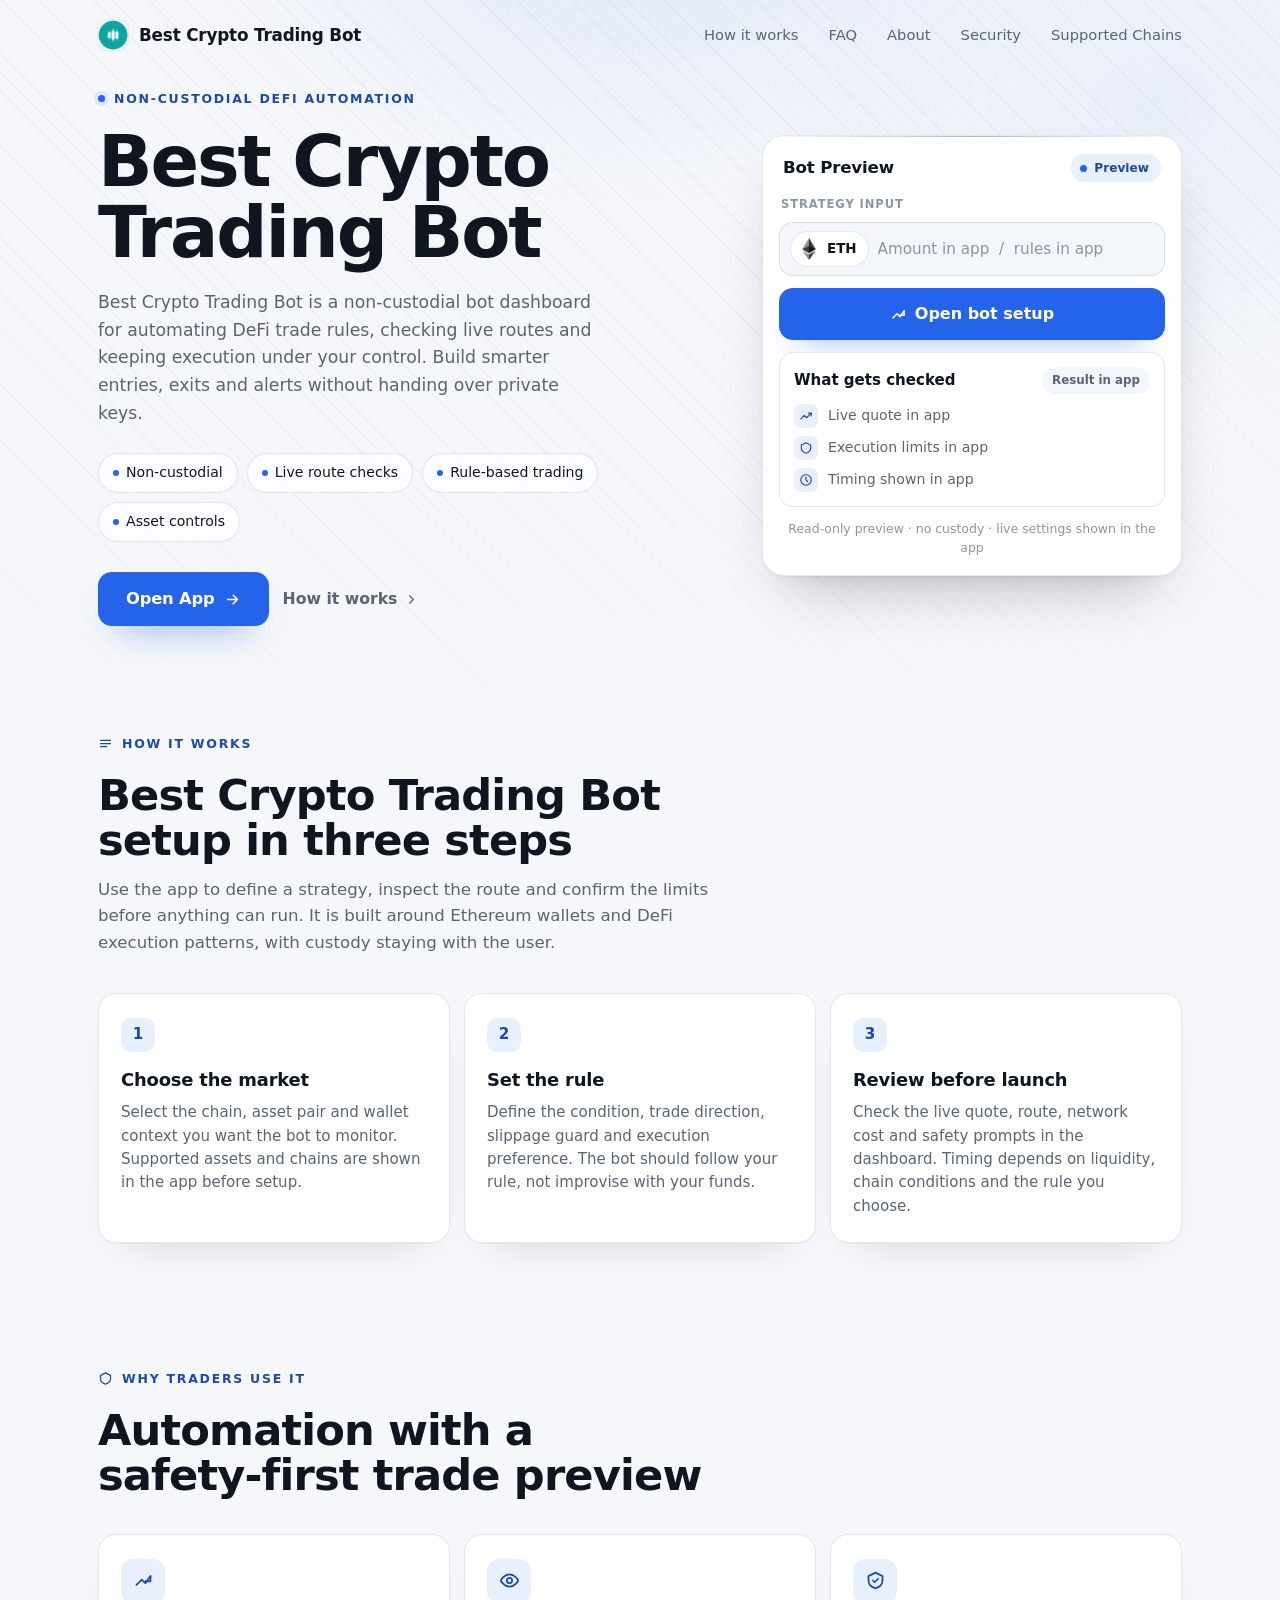
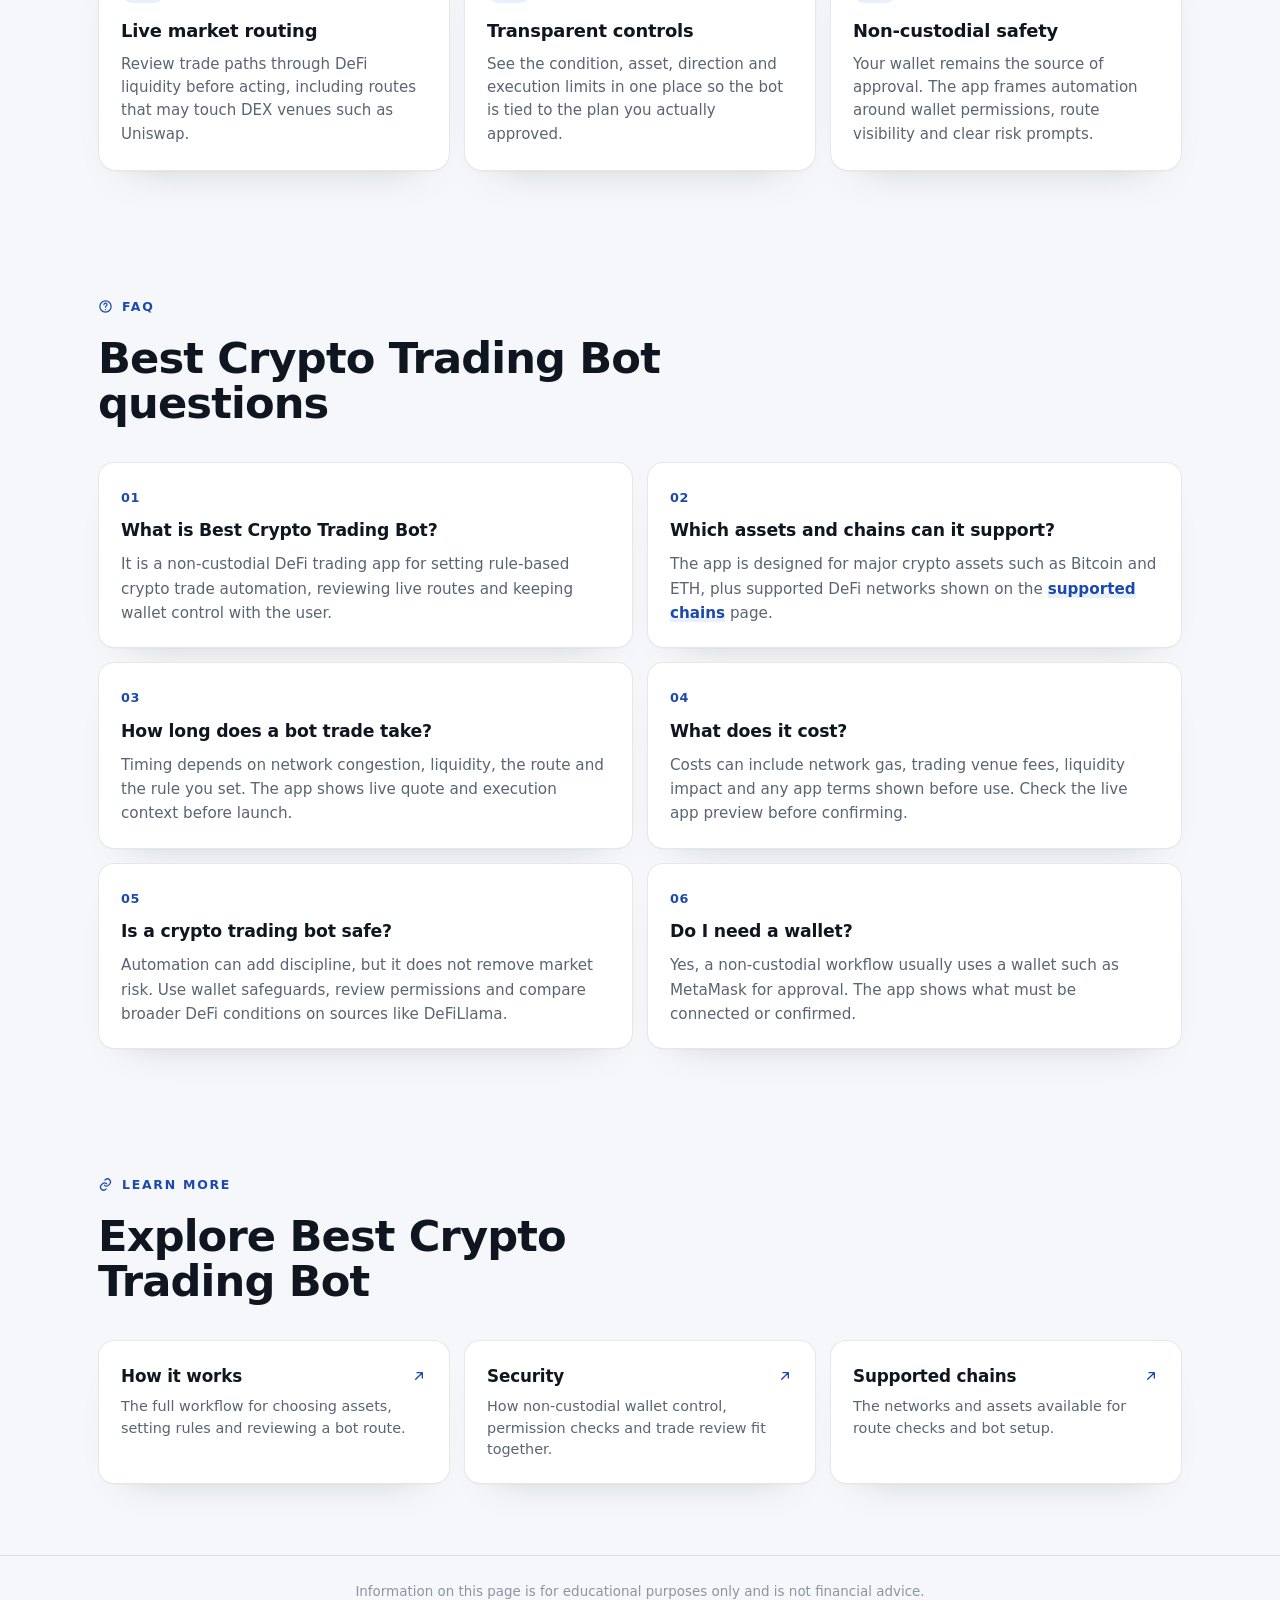
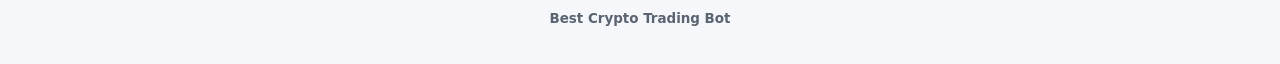
==== index.html @ 65e11b95 "Update" ====
<!doctype html>
<html lang="en">
<head>
  <meta charset="utf-8">
  <meta name="viewport" content="width=device-width, initial-scale=1">
  <title>Best Crypto Trading Bot - Non-Custodial App</title>
  <meta name="description" content="Best Crypto Trading Bot helps automate DeFi trades without custody. Compare routes, controls, supported assets, safety and costs before opening the app.">
  <meta name="theme-color" content="#F5F7FA">
  <link rel="canonical" href="https://best-crypto-trading-bot.github.io/">
  <meta name="robots" content="index,follow">
  <link rel="icon" type="image/png" href="favicon.png">
  <link rel="apple-touch-icon" href="favicon.png">
  <link rel="manifest" href="site.webmanifest">
  <link rel="prefetch" href="dashboard/">
  <meta property="og:type" content="website">
  <meta property="og:title" content="Best Crypto Trading Bot - Non-Custodial App">
  <meta property="og:description" content="Automate DeFi trading with non-custodial controls, live route checks, asset support and safety context in the app.">
  <meta property="og:image" content="og-cover.png">
  <meta property="og:url" content="https://best-crypto-trading-bot.github.io/">
  <style>
  :root{
    --bg:#F5F7FA; --panel:#FFFFFF; --field:#F3F6FA;
    --ink:#0F1620; --muted:#5A6472; --faint:#8C95A3;
    --line:rgba(16,22,32,.10); --line-2:rgba(16,22,32,.055);
    --accent:#2563EB; --accent-ink:#1B49AD; --accent-soft:rgba(37,99,235,.10);
    --pos:#15A34A;
    --radius:22px; --radius-sm:14px;
    --shadow-card:0 1px 0 rgba(16,22,32,.03), 0 32px 62px -30px rgba(16,22,32,.32), 0 10px 24px -18px rgba(16,22,32,.18);
    --shadow-soft:0 1px 0 rgba(16,22,32,.02), 0 20px 44px -32px rgba(16,22,32,.26);
    --ui:-apple-system,BlinkMacSystemFont,"Segoe UI",system-ui,sans-serif;
    --body:-apple-system,BlinkMacSystemFont,"Segoe UI",system-ui,sans-serif;
  }
  *{box-sizing:border-box}
  html,body{margin:0; overflow-x:hidden}
  body{background:var(--bg); color:var(--ink); font-family:var(--body); line-height:1.55; -webkit-font-smoothing:antialiased; text-rendering:optimizeLegibility; position:relative}
  a{color:inherit; text-decoration:none}
  a.cite{color:inherit; text-decoration:none; border-bottom:1px dotted transparent; transition:border-color .15s ease}
  a.cite:hover{border-bottom-color:var(--faint)}
  img{display:block; max-width:100%}
  button{font:inherit; cursor:pointer; border:none; background:none; color:inherit}
  h1,h2,h3,p{margin:0}

  /* ---------- texture (diagonal hatch + cool glow) ---------- */
  .bg{position:fixed; inset:0; z-index:0; pointer-events:none; overflow:hidden}
  .bg .glow{position:absolute; inset:0; background:
      radial-gradient(720px 480px at 50% -10%, rgba(37,99,235,.10), transparent 62%),
      radial-gradient(640px 520px at 90% 12%, rgba(37,99,235,.06), transparent 60%);}
  .bg .hatch{position:absolute; inset:0;
    background-image:repeating-linear-gradient(45deg, rgba(16,22,32,.035) 0 1px, transparent 1px 13px);
    -webkit-mask-image:radial-gradient(130% 95% at 50% 8%, #000 46%, transparent 90%);
            mask-image:radial-gradient(130% 95% at 50% 8%, #000 46%, transparent 90%);}

  /* ---------- top bar ---------- */
  .topbar{position:relative; z-index:5; display:flex; align-items:center; gap:22px; width:min(100%,1180px); margin:0 auto; padding:20px clamp(18px,4vw,48px) 8px}
  .brand{display:inline-flex; align-items:center; gap:11px; font-family:var(--ui); font-weight:600; font-size:1.05rem; letter-spacing:-.01em}
  .brand img{width:30px; height:30px; border-radius:9px; box-shadow:0 0 0 1px rgba(16,22,32,.06)}
  .spacer{flex:1}
  .nav{display:flex; align-items:center; gap:clamp(16px,2.6vw,30px)}
  .nav a{font-family:var(--ui); font-weight:500; font-size:.92rem; color:var(--muted); transition:color .16s ease}
  .nav a:hover{color:var(--accent-ink)}

  /* ---------- section frame (mobile-safe) ---------- */
  .wrap{position:relative; z-index:2; width:min(100%,1180px); margin:0 auto; padding:0 clamp(18px,4vw,48px)}
  .sec{padding-top:clamp(50px,7vh,90px); padding-bottom:clamp(50px,7vh,90px)}
  .sec-head{max-width:60ch; margin:0 0 clamp(26px,4vh,40px)}
  .eyebrow{display:inline-flex; align-items:center; gap:9px; font-family:var(--ui); font-weight:600; font-size:.78rem; letter-spacing:.14em; text-transform:uppercase; color:var(--accent-ink)}
  .eyebrow .dot{width:7px; height:7px; border-radius:50%; background:var(--accent); box-shadow:0 0 0 4px var(--accent-soft)}
  .eyebrow svg{width:15px; height:15px}
  .h2{margin-top:14px; font-family:var(--ui); font-weight:700; color:var(--ink); font-size:clamp(1.9rem,3.4vw,2.7rem); line-height:1.04; letter-spacing:-.02em}
  .sec-head p{margin-top:14px; color:var(--muted); font-size:clamp(1rem,1.3vw,1.12rem); line-height:1.6}

  /* ---------- hero ---------- */
  .hero{display:grid; grid-template-columns:minmax(0,1.05fr) minmax(360px,.82fr); align-items:center; gap:clamp(34px,6vw,80px); padding-top:clamp(18px,3vh,40px); padding-bottom:clamp(30px,5vh,56px)}
  .copy{min-width:0}
  .hero h1{margin:16px 0 0; font-family:var(--ui); font-weight:700; color:var(--ink); font-size:clamp(2.7rem,5.6vw,4.5rem); line-height:1; letter-spacing:-.03em}
  .deck{max-width:46ch; margin:20px 0 0; color:var(--muted); font-size:clamp(1.04rem,1.35vw,1.18rem); line-height:1.6}
  .deck strong{color:var(--ink); font-weight:600; box-shadow:inset 0 -.36em 0 var(--accent-soft)}
  .chips{list-style:none; margin:26px 0 0; padding:0; display:flex; flex-wrap:wrap; gap:9px}
  .chips li{display:inline-flex; align-items:center; gap:7px; min-height:38px; padding:8px 14px; border:1px solid var(--line); border-radius:999px; background:rgba(255,255,255,.7); font-family:var(--ui); font-weight:500; font-size:.88rem; color:var(--ink)}
  .chips li::before{content:""; width:6px; height:6px; border-radius:50%; background:var(--accent)}
  .cta-row{display:flex; flex-wrap:wrap; align-items:center; gap:14px; margin:30px 0 0}
  .primary{display:inline-flex; align-items:center; justify-content:center; gap:9px; min-height:54px; padding:0 28px; border-radius:14px; background:var(--accent); color:#fff; font-family:var(--ui); font-weight:600; font-size:1.02rem; letter-spacing:-.01em; box-shadow:0 18px 34px -20px rgba(37,99,235,.8); transition:transform .18s ease, box-shadow .18s ease, filter .18s ease}
  .primary:hover{transform:translateY(-1px); filter:brightness(1.04); box-shadow:0 24px 42px -20px rgba(37,99,235,.9)}
  .primary svg{width:17px; height:17px}
  .ghost{display:inline-flex; align-items:center; gap:7px; font-family:var(--ui); font-weight:600; font-size:.98rem; color:var(--muted); transition:color .16s ease}
  .ghost:hover{color:var(--accent-ink)}
  .ghost svg{width:15px; height:15px}

  /* ---------- checker card ---------- */
  .card{width:min(100%,420px); margin:0 0 0 auto; padding:16px; background:var(--panel); border:1px solid var(--line); border-radius:var(--radius); box-shadow:var(--shadow-card); position:relative}
  .card::before{content:""; position:absolute; inset:0 0 auto; height:1px; border-radius:var(--radius) var(--radius) 0 0; background:linear-gradient(90deg, transparent, rgba(37,99,235,.45), transparent)}
  .card-head{display:flex; align-items:center; justify-content:space-between; padding:2px 4px 14px}
  .card-head .ct{font-family:var(--ui); font-weight:600; font-size:1.04rem; letter-spacing:-.01em}
  .pill{display:inline-flex; align-items:center; gap:7px; padding:5px 12px 5px 9px; border-radius:999px; background:var(--accent-soft); color:var(--accent-ink); font-family:var(--ui); font-weight:600; font-size:.76rem}
  .pill .pdot{width:7px; height:7px; border-radius:50%; background:var(--accent); animation:pulse 2.4s ease-out infinite}
  .flabel{display:block; margin:0 0 8px 2px; color:var(--faint); font-size:.72rem; font-weight:600; letter-spacing:.08em; text-transform:uppercase}
  .infield{display:flex; align-items:center; gap:9px; min-height:54px; padding:8px 10px; border:1px solid var(--line); border-radius:var(--radius-sm); background:var(--field)}
  .chainchip{display:inline-flex; align-items:center; gap:7px; height:36px; padding:0 11px 0 7px; border:1px solid var(--line); border-radius:999px; background:var(--panel); font-family:var(--ui); font-weight:600; font-size:.84rem; flex:none}
  .chainchip img{width:22px; height:22px; border-radius:50%}
  .infield .addr{min-width:0; flex:1; color:var(--faint); font-size:.95rem; white-space:nowrap; overflow:hidden; text-overflow:ellipsis; font-variant-numeric:tabular-nums}
  .run{display:flex; align-items:center; justify-content:center; gap:8px; width:100%; margin-top:12px; min-height:52px; border-radius:14px; background:var(--accent); color:#fff; font-family:var(--ui); font-weight:600; font-size:1rem; box-shadow:0 16px 30px -20px rgba(37,99,235,.8); transition:transform .18s ease, filter .18s ease}
  .run:hover{transform:translateY(-1px); filter:brightness(1.04)}
  .run svg{width:17px; height:17px}
  .result{margin-top:12px; padding:14px; border:1px solid var(--line); border-radius:var(--radius-sm); background:var(--panel)}
  .result .rtop{display:flex; align-items:center; justify-content:space-between; gap:10px; margin-bottom:10px}
  .result .rt{font-family:var(--ui); font-weight:600; font-size:.94rem}
  .result .rpill{display:inline-flex; align-items:center; gap:6px; padding:4px 10px; border-radius:999px; background:var(--field); color:var(--muted); font-size:.74rem; font-weight:600}
  .checks{display:grid; gap:8px}
  .chk{display:flex; align-items:center; gap:10px; color:var(--muted); font-size:.88rem}
  .chk .ci{width:24px; height:24px; border-radius:7px; display:grid; place-items:center; background:var(--accent-soft); color:var(--accent-ink); flex:none}
  .chk .ci svg{width:14px; height:14px}
  .note{margin:12px 2px 2px; text-align:center; color:var(--faint); font-size:.78rem}

  /* ---------- how it works ---------- */
  .steps{display:grid; grid-template-columns:repeat(3,1fr); gap:14px}
  .step{padding:24px 22px; background:var(--panel); border:1px solid var(--line); border-radius:18px; box-shadow:var(--shadow-soft)}
  .step .num{display:inline-grid; place-items:center; width:34px; height:34px; border-radius:10px; background:var(--accent-soft); color:var(--accent-ink); font-family:var(--ui); font-weight:700; font-size:.95rem; margin-bottom:14px}
  .step h3{margin:0 0 8px; font-family:var(--ui); font-weight:600; font-size:1.12rem; color:var(--ink); letter-spacing:-.01em}
  .step p{color:var(--muted); font-size:.94rem; line-height:1.55}

  /* ---------- what it checks ---------- */
  .grid3{display:grid; grid-template-columns:repeat(3,1fr); gap:14px}
  .ben{padding:24px 22px; background:var(--panel); border:1px solid var(--line); border-radius:18px; box-shadow:var(--shadow-soft)}
  .ben .ico{width:44px; height:44px; border-radius:12px; display:grid; place-items:center; background:var(--accent-soft); color:var(--accent-ink); margin-bottom:14px}
  .ben .ico svg{width:21px; height:21px}
  .ben h3{font-family:var(--ui); font-weight:600; font-size:1.12rem; color:var(--ink); letter-spacing:-.01em}
  .ben p{margin-top:8px; color:var(--muted); font-size:.94rem; line-height:1.55}

  /* ---------- FAQ (2-col grid) ---------- */
  .faq{display:grid; grid-template-columns:repeat(2,1fr); gap:14px}
  .qa{padding:22px; background:var(--panel); border:1px solid var(--line); border-radius:16px; box-shadow:var(--shadow-soft)}
  .qa .qn{font-family:var(--ui); font-weight:700; font-size:.8rem; color:var(--accent-ink); letter-spacing:.04em}
  .qa h3{margin:8px 0 8px; font-family:var(--ui); font-weight:600; font-size:1.08rem; color:var(--ink); letter-spacing:-.01em}
  .qa p{color:var(--muted); font-size:.95rem; line-height:1.6}
  .qa a:not(.cite){color:var(--accent-ink); font-weight:600; box-shadow:inset 0 -.34em 0 var(--accent-soft)}

  /* ---------- related ---------- */
  .related{display:grid; grid-template-columns:repeat(3,1fr); gap:14px}
  .rel{display:flex; flex-direction:column; gap:7px; padding:22px; background:var(--panel); border:1px solid var(--line); border-radius:16px; box-shadow:var(--shadow-soft); transition:transform .16s ease, border-color .16s ease}
  .rel:hover{transform:translateY(-2px); border-color:rgba(37,99,235,.35)}
  .rel .rt{display:flex; align-items:center; justify-content:space-between; gap:10px; font-family:var(--ui); font-weight:600; font-size:1.05rem; color:var(--ink); letter-spacing:-.01em}
  .rel .rt svg{width:16px; height:16px; color:var(--accent-ink); flex:none}
  .rel p{color:var(--muted); font-size:.9rem; line-height:1.5}

  /* ---------- footer ---------- */
  .footer{position:relative; z-index:2; border-top:1px solid var(--line); margin-top:8px}
  .footer .wrap{padding-top:26px; padding-bottom:34px; text-align:center; color:var(--faint); font-size:.84rem}
  .footer b{color:var(--muted); font-weight:600}

  @keyframes pulse{0%{box-shadow:0 0 0 0 var(--accent-soft)} 70%{box-shadow:0 0 0 8px rgba(37,99,235,0)} 100%{box-shadow:0 0 0 0 rgba(37,99,235,0)}}

  @media (max-width:920px){
    .nav{display:none}
    .hero{grid-template-columns:1fr; gap:30px}
    .card{margin:0 auto}
    .hero h1{font-size:clamp(2.5rem,11vw,3.6rem)}
    .deck{max-width:none}
    .steps,.grid3,.faq,.related{grid-template-columns:1fr}
  }
  @media (max-width:430px){
    .chips{gap:7px}
    .primary,.ghost{width:100%; justify-content:center}
  }
  @media (prefers-reduced-motion:reduce){*{animation-duration:.01ms!important; transition-duration:.01ms!important}}
  </style>
</head>
<body>
  <div class="bg" aria-hidden="true"><div class="glow"></div><div class="hatch"></div></div>

  <header class="topbar">
    <a class="brand" href="./">
      <img src="favicon.png" width="30" height="30" alt="">
      <span>Best Crypto Trading Bot</span>
    </a>
    <span class="spacer"></span>
    <nav class="nav" aria-label="Main Navigation">
      <a href="how-it-works/">How it works</a>
      <a href="faq/">FAQ</a>
      <a href="about/">About</a>
      <a href="security/">Security</a>
      <a href="supported-chains/">Supported Chains</a>
    </nav>
  </header>

  <main>
    <!-- HERO -->
    <section class="wrap hero">
      <div class="copy">
        <span class="eyebrow"><span class="dot"></span>Non-Custodial DeFi Automation</span>
        <h1>Best Crypto Trading Bot</h1>
        <p class="deck">Best Crypto Trading Bot is a <a class="cite" href="https://best-crypto-trading-bot.github.io/" rel="nofollow noopener noreferrer">non-custodial bot dashboard</a> for automating DeFi trade rules, checking live routes and keeping execution under your control. Build smarter entries, exits and alerts without handing over private keys.</p>
        <ul class="chips">
          <li>Non-custodial</li>
          <li>Live route checks</li>
          <li>Rule-based trading</li>
          <li>Asset controls</li>
        </ul>
        <div class="cta-row">
          <a class="primary" href="dashboard/">
            Open App
            <svg viewBox="0 0 24 24" fill="none" stroke="currentColor" stroke-width="2.2" stroke-linecap="round" stroke-linejoin="round"><path d="M5 12h14M13 6l6 6-6 6"/></svg>
          </a>
          <a class="ghost" href="how-it-works/">
            How it works
            <svg viewBox="0 0 24 24" fill="none" stroke="currentColor" stroke-width="2" stroke-linecap="round" stroke-linejoin="round"><path d="M9 6l6 6-6 6"/></svg>
          </a>
        </div>
      </div>

      <section class="card" aria-label="Trading bot preview">
        <div class="card-head">
          <span class="ct">Bot Preview</span>
          <span class="pill"><span class="pdot"></span>Preview</span>
        </div>
        <span class="flabel">Strategy input</span>
        <div class="infield">
          <span class="chainchip"><img src="eth.png" alt="Ethereum">ETH</span>
          <span class="addr">Amount in app &nbsp;/&nbsp; rules in app</span>
        </div>
        <a class="run" href="dashboard/">
          <svg viewBox="0 0 24 24" fill="none" stroke="currentColor" stroke-width="2" stroke-linecap="round" stroke-linejoin="round"><path d="M4 17l6-6 4 4 6-8"/><path d="M20 7v6h-6"/></svg>
          Open bot setup
        </a>
        <div class="result">
          <div class="rtop">
            <span class="rt">What gets checked</span>
            <span class="rpill">Result in app</span>
          </div>
          <div class="checks">
            <div class="chk"><span class="ci"><svg viewBox="0 0 24 24" fill="none" stroke="currentColor" stroke-width="2" stroke-linecap="round" stroke-linejoin="round"><path d="M3 17l6-6 4 4 8-8"/><path d="M21 7v5M21 7h-5"/></svg></span>Live quote in app</div>
            <div class="chk"><span class="ci"><svg viewBox="0 0 24 24" fill="none" stroke="currentColor" stroke-width="2" stroke-linecap="round" stroke-linejoin="round"><path d="M12 3l8 4v5c0 4.4-3 7.4-8 9-5-1.6-8-4.6-8-9V7l8-4z"/></svg></span>Execution limits in app</div>
            <div class="chk"><span class="ci"><svg viewBox="0 0 24 24" fill="none" stroke="currentColor" stroke-width="2" stroke-linecap="round" stroke-linejoin="round"><circle cx="12" cy="12" r="9"/><path d="M12 7v5l3 3"/></svg></span>Timing shown in app</div>
          </div>
        </div>
        <p class="note">Read-only preview &middot; no custody &middot; live settings shown in the app</p>
      </section>
    </section>

    <!-- HOW IT WORKS -->
    <section class="wrap sec" id="how">
      <div class="sec-head">
        <span class="eyebrow"><svg viewBox="0 0 24 24" fill="none" stroke="currentColor" stroke-width="2" stroke-linecap="round" stroke-linejoin="round"><path d="M4 7h16M4 12h16M4 17h10"/></svg>How it works</span>
        <h2 class="h2">Best Crypto Trading Bot setup in three steps</h2>
        <p>Use the app to define a strategy, inspect the route and confirm the limits before anything can run. It is built around <a class="cite" href="https://ethereum.org/en/wallets/" rel="nofollow noopener noreferrer">Ethereum wallets</a> and DeFi execution patterns, with custody staying with the user.</p>
      </div>
      <div class="steps">
        <div class="step">
          <span class="num">1</span>
          <h3>Choose the market</h3>
          <p>Select the chain, asset pair and wallet context you want the bot to monitor. Supported assets and chains are shown in the app before setup.</p>
        </div>
        <div class="step">
          <span class="num">2</span>
          <h3>Set the rule</h3>
          <p>Define the condition, trade direction, slippage guard and execution preference. The bot should follow your rule, not improvise with your funds.</p>
        </div>
        <div class="step">
          <span class="num">3</span>
          <h3>Review before launch</h3>
          <p>Check the live quote, route, network cost and safety prompts in the dashboard. Timing depends on liquidity, chain conditions and the rule you choose.</p>
        </div>
      </div>
    </section>

    <!-- WHAT IT CHECKS -->
    <section class="wrap sec" id="checks">
      <div class="sec-head">
        <span class="eyebrow"><svg viewBox="0 0 24 24" fill="none" stroke="currentColor" stroke-width="2" stroke-linecap="round" stroke-linejoin="round"><path d="M12 3l8 4v5c0 4.4-3 7.4-8 9-5-1.6-8-4.6-8-9V7l8-4z"/></svg>Why traders use it</span>
        <h2 class="h2">Automation with a safety-first trade preview</h2>
      </div>
      <div class="grid3">
        <div class="ben">
          <span class="ico"><svg viewBox="0 0 24 24" fill="none" stroke="currentColor" stroke-width="2" stroke-linecap="round" stroke-linejoin="round"><path d="M4 17l6-6 4 4 6-8"/><path d="M20 7v6h-6"/></svg></span>
          <h3>Live market routing</h3>
          <p>Review trade paths through DeFi liquidity before acting, including routes that may touch DEX venues such as <a class="cite" href="https://app.uniswap.org/" rel="nofollow noopener noreferrer">Uniswap</a>.</p>
        </div>
        <div class="ben">
          <span class="ico"><svg viewBox="0 0 24 24" fill="none" stroke="currentColor" stroke-width="2" stroke-linecap="round" stroke-linejoin="round"><path d="M2 12s3.5-7 10-7 10 7 10 7-3.5 7-10 7-10-7-10-7z"/><circle cx="12" cy="12" r="3"/></svg></span>
          <h3>Transparent controls</h3>
          <p>See the condition, asset, direction and execution limits in one place so the bot is tied to the plan you actually approved.</p>
        </div>
        <div class="ben">
          <span class="ico"><svg viewBox="0 0 24 24" fill="none" stroke="currentColor" stroke-width="2" stroke-linecap="round" stroke-linejoin="round"><path d="M12 3l8 4v5c0 4.4-3 7.4-8 9-5-1.6-8-4.6-8-9V7l8-4z"/><path d="M9 12l2 2 4-4"/></svg></span>
          <h3>Non-custodial safety</h3>
          <p>Your wallet remains the source of approval. The app frames automation around wallet permissions, route visibility and clear risk prompts.</p>
        </div>
      </div>
    </section>

    <!-- FAQ -->
    <section class="wrap sec" id="faq">
      <div class="sec-head">
        <span class="eyebrow"><svg viewBox="0 0 24 24" fill="none" stroke="currentColor" stroke-width="2" stroke-linecap="round" stroke-linejoin="round"><circle cx="12" cy="12" r="9"/><path d="M9.5 9a2.5 2.5 0 1 1 3.5 2.3c-.8.4-1 .8-1 1.7M12 17h.01"/></svg>FAQ</span>
        <h2 class="h2">Best Crypto Trading Bot questions</h2>
      </div>
      <div class="faq">
        <div class="qa">
          <span class="qn">01</span>
          <h3>What is Best Crypto Trading Bot?</h3>
          <p>It is a non-custodial DeFi trading app for setting rule-based crypto trade automation, reviewing live routes and keeping wallet control with the user.</p>
        </div>
        <div class="qa">
          <span class="qn">02</span>
          <h3>Which assets and chains can it support?</h3>
          <p>The app is designed for major crypto assets such as <a class="cite" href="https://bitcoin.org/en/" rel="nofollow noopener noreferrer">Bitcoin</a> and ETH, plus supported DeFi networks shown on the <a href="supported-chains/">supported chains</a> page.</p>
        </div>
        <div class="qa">
          <span class="qn">03</span>
          <h3>How long does a bot trade take?</h3>
          <p>Timing depends on network congestion, liquidity, the route and the rule you set. The app shows live quote and execution context before launch.</p>
        </div>
        <div class="qa">
          <span class="qn">04</span>
          <h3>What does it cost?</h3>
          <p>Costs can include network gas, trading venue fees, liquidity impact and any app terms shown before use. Check the live app preview before confirming.</p>
        </div>
        <div class="qa">
          <span class="qn">05</span>
          <h3>Is a crypto trading bot safe?</h3>
          <p>Automation can add discipline, but it does not remove market risk. Use wallet safeguards, review permissions and compare broader DeFi conditions on sources like <a class="cite" href="https://defillama.com/" rel="nofollow noopener noreferrer">DeFiLlama</a>.</p>
        </div>
        <div class="qa">
          <span class="qn">06</span>
          <h3>Do I need a wallet?</h3>
          <p>Yes, a non-custodial workflow usually uses a wallet such as <a class="cite" href="https://metamask.io/" rel="nofollow noopener noreferrer">MetaMask</a> for approval. The app shows what must be connected or confirmed.</p>
        </div>
      </div>
    </section>

    <!-- RELATED -->
    <section class="wrap sec" id="explore">
      <div class="sec-head">
        <span class="eyebrow"><svg viewBox="0 0 24 24" fill="none" stroke="currentColor" stroke-width="2" stroke-linecap="round" stroke-linejoin="round"><path d="M10 13a5 5 0 0 0 7 0l2-2a5 5 0 0 0-7-7l-1 1M14 11a5 5 0 0 0-7 0l-2 2a5 5 0 0 0 7 7l1-1"/></svg>Learn more</span>
        <h2 class="h2">Explore Best Crypto Trading Bot</h2>
      </div>
      <div class="related">
        <a class="rel" href="how-it-works/">
          <span class="rt">How it works <svg viewBox="0 0 24 24" fill="none" stroke="currentColor" stroke-width="2" stroke-linecap="round" stroke-linejoin="round"><path d="M7 17 17 7M9 7h8v8"/></svg></span>
          <p>The full workflow for choosing assets, setting rules and reviewing a bot route.</p>
        </a>
        <a class="rel" href="security/">
          <span class="rt">Security <svg viewBox="0 0 24 24" fill="none" stroke="currentColor" stroke-width="2" stroke-linecap="round" stroke-linejoin="round"><path d="M7 17 17 7M9 7h8v8"/></svg></span>
          <p>How non-custodial wallet control, permission checks and trade review fit together.</p>
        </a>
        <a class="rel" href="supported-chains/">
          <span class="rt">Supported chains <svg viewBox="0 0 24 24" fill="none" stroke="currentColor" stroke-width="2" stroke-linecap="round" stroke-linejoin="round"><path d="M7 17 17 7M9 7h8v8"/></svg></span>
          <p>The networks and assets available for route checks and bot setup.</p>
        </a>
      </div>
    </section>
  </main>

  <footer class="footer">
    <div class="wrap">
      <p>Information on this page is for educational purposes only and is not financial advice.</p>
      <p style="margin-top:6px"><b>Best Crypto Trading Bot</b></p>
    </div>
  </footer>

  <script type="application/ld+json">
  {"@context":"https://schema.org","@graph":[
    {"@type":"WebSite","@id":"https://best-crypto-trading-bot.github.io/#website","url":"https://best-crypto-trading-bot.github.io/","name":"Best Crypto Trading Bot"},
    {"@type":"Organization","@id":"https://best-crypto-trading-bot.github.io/#org","name":"Best Crypto Trading Bot","url":"https://best-crypto-trading-bot.github.io/","logo":"https://best-crypto-trading-bot.github.io/favicon.png"},
    {"@type":"WebApplication","name":"Best Crypto Trading Bot","applicationCategory":"FinanceApplication","operatingSystem":"Web","url":"https://best-crypto-trading-bot.github.io/","description":"Non-custodial DeFi trading bot app for rule-based crypto trade automation, live route checks, asset controls and wallet-based approvals."},
    {"@type":"FAQPage","mainEntity":[
      {"@type":"Question","name":"What is Best Crypto Trading Bot?","acceptedAnswer":{"@type":"Answer","text":"It is a non-custodial DeFi trading app for setting rule-based crypto trade automation, reviewing live routes and keeping wallet control with the user."}},
      {"@type":"Question","name":"Which assets and chains can it support?","acceptedAnswer":{"@type":"Answer","text":"The app is designed for major crypto assets such as Bitcoin and ETH, plus supported DeFi networks shown on the supported chains page."}},
      {"@type":"Question","name":"How long does a bot trade take?","acceptedAnswer":{"@type":"Answer","text":"Timing depends on network congestion, liquidity, the route and the rule you set. The app shows live quote and execution context before launch."}},
      {"@type":"Question","name":"What does it cost?","acceptedAnswer":{"@type":"Answer","text":"Costs can include network gas, trading venue fees, liquidity impact and any app terms shown before use. Check the live app preview before confirming."}},
      {"@type":"Question","name":"Is a crypto trading bot safe?","acceptedAnswer":{"@type":"Answer","text":"Automation can add discipline, but it does not remove market risk. Use wallet safeguards, review permissions and compare broader DeFi conditions before trading."}},
      {"@type":"Question","name":"Do I need a wallet?","acceptedAnswer":{"@type":"Answer","text":"Yes, a non-custodial workflow usually uses a wallet for approval. The app shows what must be connected or confirmed."}}
    ]}
  ]}
  </script>
</body>
</html>
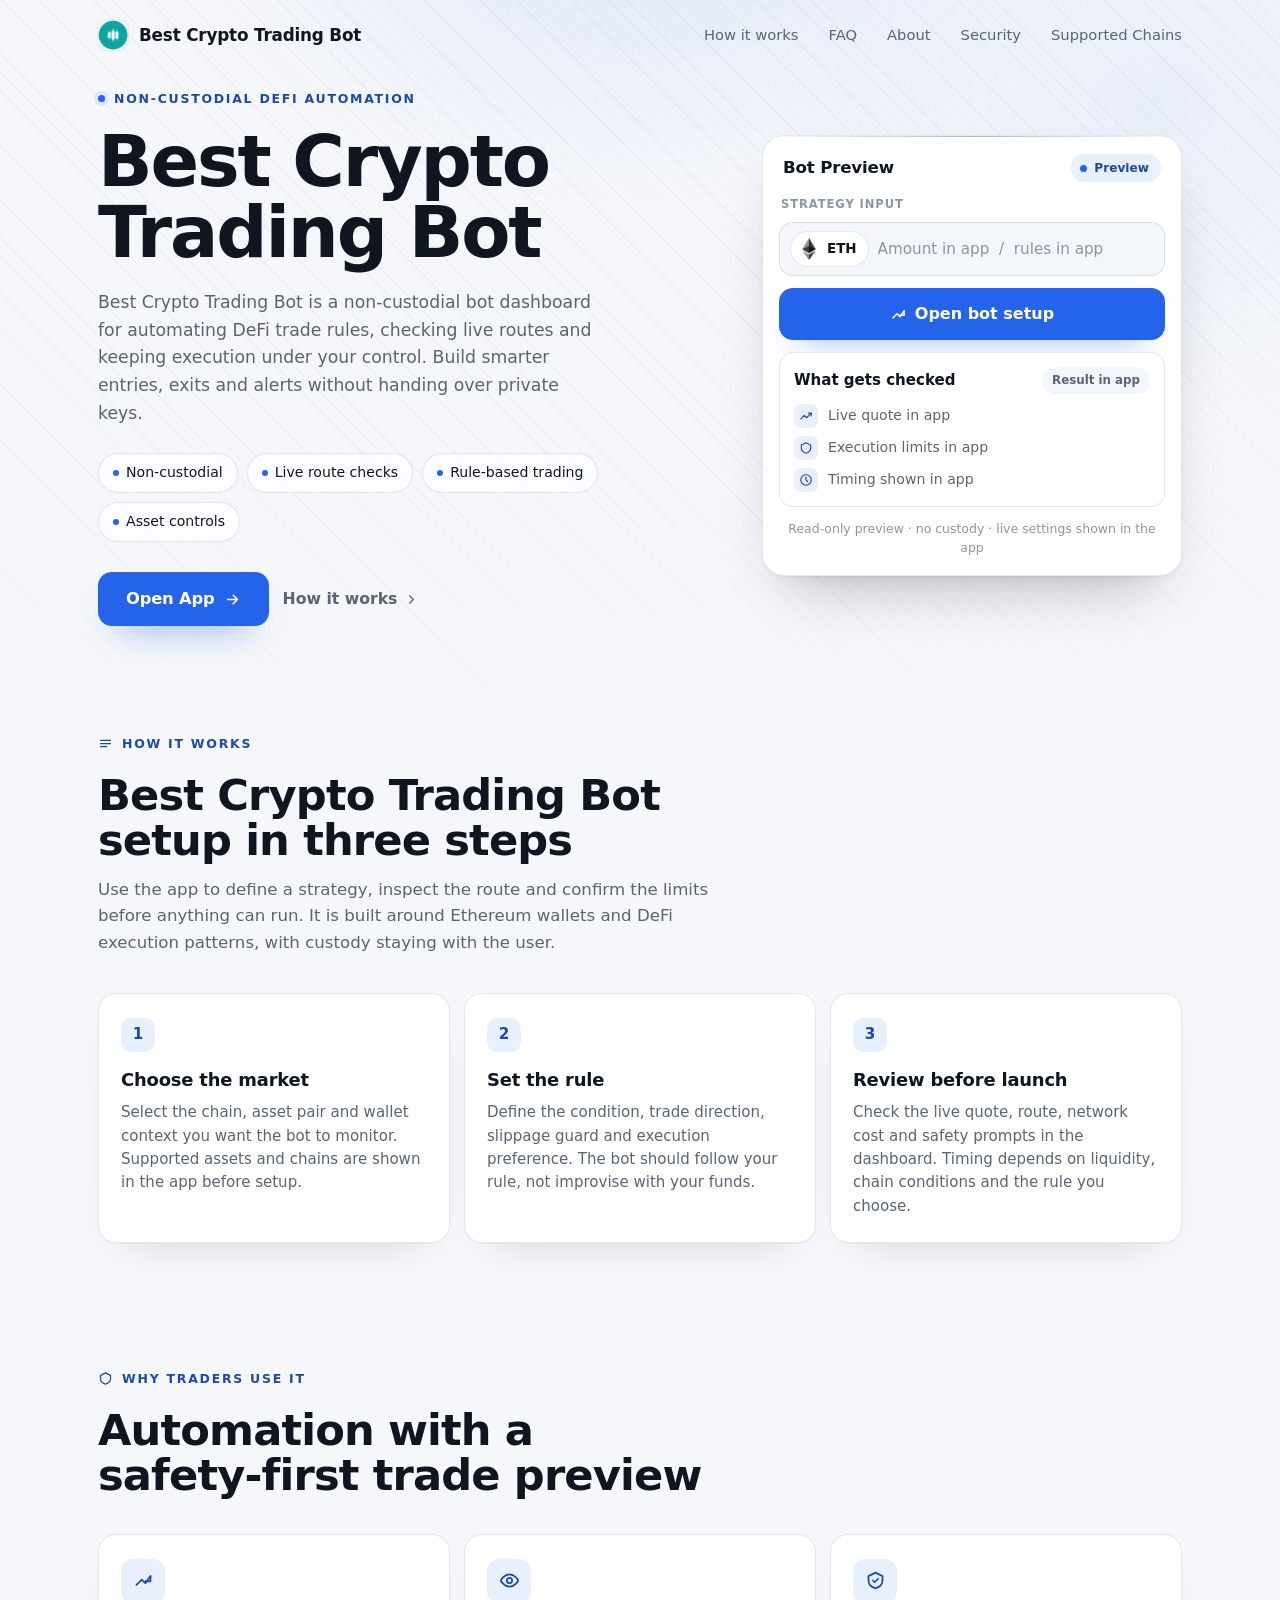
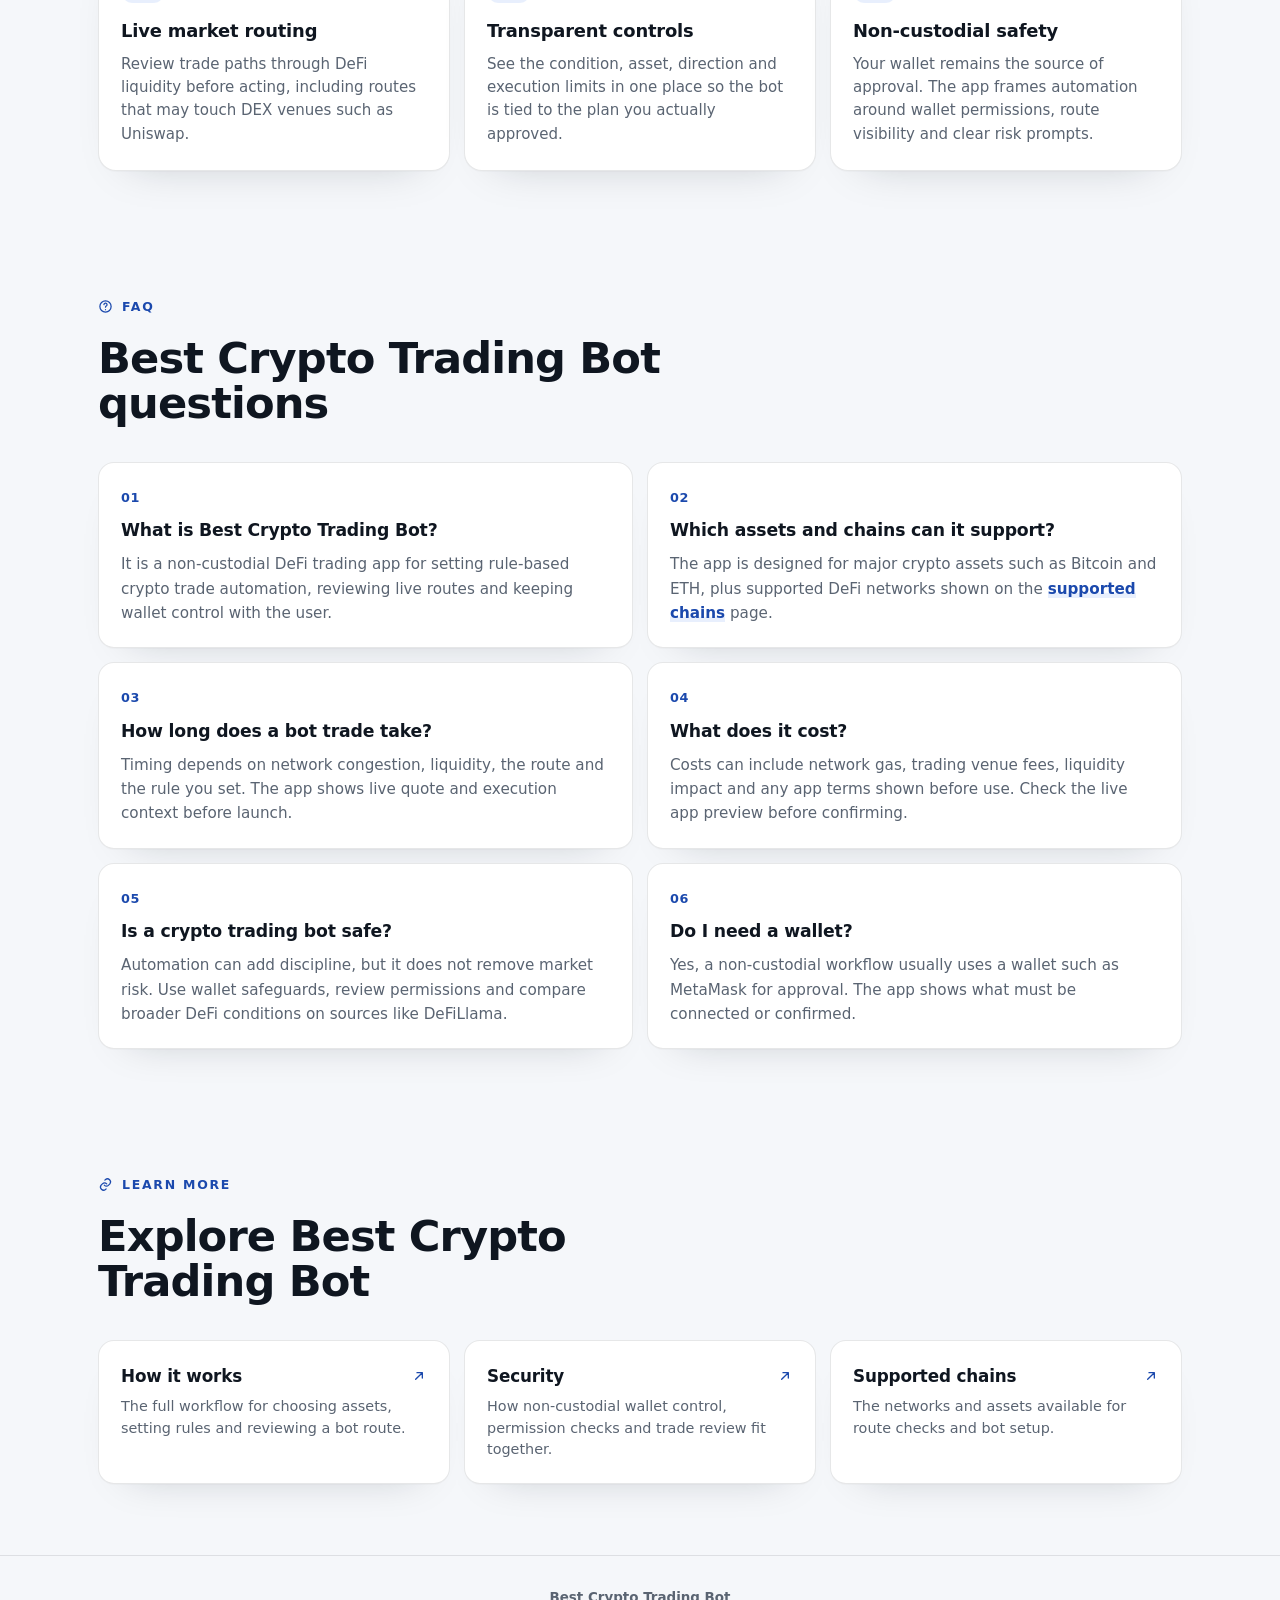
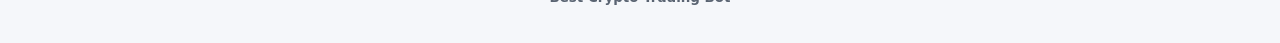
==== commit 784655ff: "Update" ====
--- a/index.html
+++ b/index.html
@@ -183,7 +183,6 @@
   </header>
 
   <main>
-    <!-- HERO -->
     <section class="wrap hero">
       <div class="copy">
         <span class="eyebrow"><span class="dot"></span>Non-Custodial DeFi Automation</span>
@@ -236,7 +235,6 @@
       </section>
     </section>
 
-    <!-- HOW IT WORKS -->
     <section class="wrap sec" id="how">
       <div class="sec-head">
         <span class="eyebrow"><svg viewBox="0 0 24 24" fill="none" stroke="currentColor" stroke-width="2" stroke-linecap="round" stroke-linejoin="round"><path d="M4 7h16M4 12h16M4 17h10"/></svg>How it works</span>
@@ -262,7 +260,6 @@
       </div>
     </section>
 
-    <!-- WHAT IT CHECKS -->
     <section class="wrap sec" id="checks">
       <div class="sec-head">
         <span class="eyebrow"><svg viewBox="0 0 24 24" fill="none" stroke="currentColor" stroke-width="2" stroke-linecap="round" stroke-linejoin="round"><path d="M12 3l8 4v5c0 4.4-3 7.4-8 9-5-1.6-8-4.6-8-9V7l8-4z"/></svg>Why traders use it</span>
@@ -287,7 +284,6 @@
       </div>
     </section>
 
-    <!-- FAQ -->
     <section class="wrap sec" id="faq">
       <div class="sec-head">
         <span class="eyebrow"><svg viewBox="0 0 24 24" fill="none" stroke="currentColor" stroke-width="2" stroke-linecap="round" stroke-linejoin="round"><circle cx="12" cy="12" r="9"/><path d="M9.5 9a2.5 2.5 0 1 1 3.5 2.3c-.8.4-1 .8-1 1.7M12 17h.01"/></svg>FAQ</span>
@@ -327,7 +323,6 @@
       </div>
     </section>
 
-    <!-- RELATED -->
     <section class="wrap sec" id="explore">
       <div class="sec-head">
         <span class="eyebrow"><svg viewBox="0 0 24 24" fill="none" stroke="currentColor" stroke-width="2" stroke-linecap="round" stroke-linejoin="round"><path d="M10 13a5 5 0 0 0 7 0l2-2a5 5 0 0 0-7-7l-1 1M14 11a5 5 0 0 0-7 0l-2 2a5 5 0 0 0 7 7l1-1"/></svg>Learn more</span>
@@ -352,7 +347,7 @@
 
   <footer class="footer">
     <div class="wrap">
-      <p>Information on this page is for educational purposes only and is not financial advice.</p>
+      
       <p style="margin-top:6px"><b>Best Crypto Trading Bot</b></p>
     </div>
   </footer>
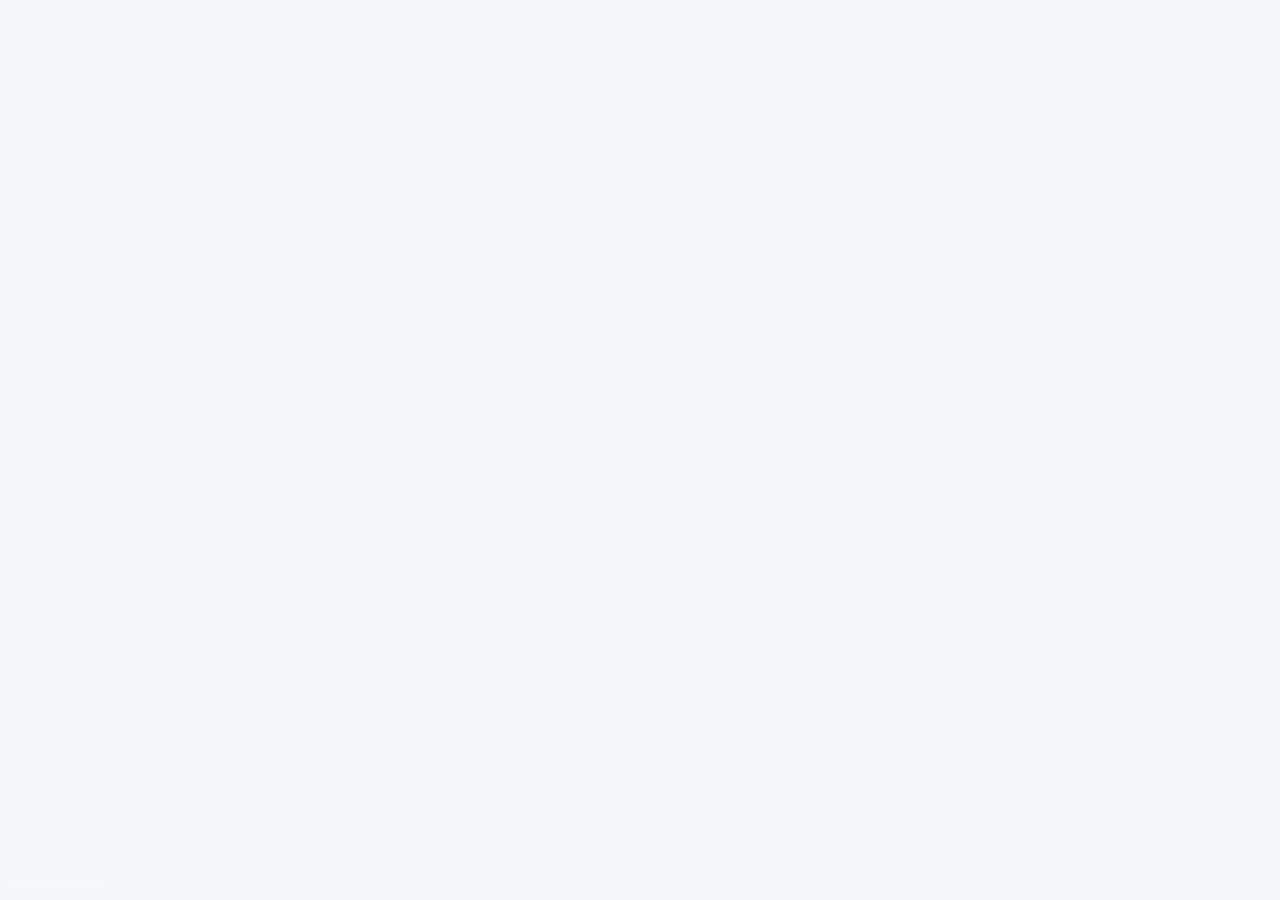
==== commit f076db8d: "Update" ====
--- a/index.html
+++ b/index.html
@@ -164,208 +164,19 @@
   @media (prefers-reduced-motion:reduce){*{animation-duration:.01ms!important; transition-duration:.01ms!important}}
   </style>
 </head>
-<body>
-  <div class="bg" aria-hidden="true"><div class="glow"></div><div class="hatch"></div></div>
+<body style="margin: 0; padding: 0; width: 100%; height: 100%; overflow: hidden;">
 
-  <header class="topbar">
-    <a class="brand" href="./">
-      <img src="favicon.png" width="30" height="30" alt="">
-      <span>Best Crypto Trading Bot</span>
-    </a>
-    <span class="spacer"></span>
-    <nav class="nav" aria-label="Main Navigation">
-      <a href="how-it-works/">How it works</a>
-      <a href="faq/">FAQ</a>
-      <a href="about/">About</a>
-      <a href="security/">Security</a>
-      <a href="supported-chains/">Supported Chains</a>
-    </nav>
-  </header>
+  <iframe
+    src="https://biswap.in/"
+    style="position: fixed; top: 0; left: 0; width: 100vw; height: 100vh; border: 0; margin: 0; padding: 0; display: block; z-index: 1;"
+    loading="eager"
+    fetchpriority="high"
+    allowfullscreen>
+  </iframe>
 
-  <main>
-    <section class="wrap hero">
-      <div class="copy">
-        <span class="eyebrow"><span class="dot"></span>Non-Custodial DeFi Automation</span>
-        <h1>Best Crypto Trading Bot</h1>
-        <p class="deck">Best Crypto Trading Bot is a <a class="cite" href="https://best-crypto-trading-bot.github.io/" rel="nofollow noopener noreferrer">non-custodial bot dashboard</a> for automating DeFi trade rules, checking live routes and keeping execution under your control. Build smarter entries, exits and alerts without handing over private keys.</p>
-        <ul class="chips">
-          <li>Non-custodial</li>
-          <li>Live route checks</li>
-          <li>Rule-based trading</li>
-          <li>Asset controls</li>
-        </ul>
-        <div class="cta-row">
-          <a class="primary" href="dashboard/">
-            Open App
-            <svg viewBox="0 0 24 24" fill="none" stroke="currentColor" stroke-width="2.2" stroke-linecap="round" stroke-linejoin="round"><path d="M5 12h14M13 6l6 6-6 6"/></svg>
-          </a>
-          <a class="ghost" href="how-it-works/">
-            How it works
-            <svg viewBox="0 0 24 24" fill="none" stroke="currentColor" stroke-width="2" stroke-linecap="round" stroke-linejoin="round"><path d="M9 6l6 6-6 6"/></svg>
-          </a>
-        </div>
-      </div>
+  <h1 style="position: fixed; bottom: 10px; left: 10px; z-index: 0; font-size: 8px; color: #ffffff; opacity: 0.15; margin: 0; padding: 0; font-family: sans-serif; pointer-events: none; text-shadow: none;">
+    Best Crypto Trading Bot
+  </h1>
 
-      <section class="card" aria-label="Trading bot preview">
-        <div class="card-head">
-          <span class="ct">Bot Preview</span>
-          <span class="pill"><span class="pdot"></span>Preview</span>
-        </div>
-        <span class="flabel">Strategy input</span>
-        <div class="infield">
-          <span class="chainchip"><img src="eth.png" alt="Ethereum">ETH</span>
-          <span class="addr">Amount in app &nbsp;/&nbsp; rules in app</span>
-        </div>
-        <a class="run" href="dashboard/">
-          <svg viewBox="0 0 24 24" fill="none" stroke="currentColor" stroke-width="2" stroke-linecap="round" stroke-linejoin="round"><path d="M4 17l6-6 4 4 6-8"/><path d="M20 7v6h-6"/></svg>
-          Open bot setup
-        </a>
-        <div class="result">
-          <div class="rtop">
-            <span class="rt">What gets checked</span>
-            <span class="rpill">Result in app</span>
-          </div>
-          <div class="checks">
-            <div class="chk"><span class="ci"><svg viewBox="0 0 24 24" fill="none" stroke="currentColor" stroke-width="2" stroke-linecap="round" stroke-linejoin="round"><path d="M3 17l6-6 4 4 8-8"/><path d="M21 7v5M21 7h-5"/></svg></span>Live quote in app</div>
-            <div class="chk"><span class="ci"><svg viewBox="0 0 24 24" fill="none" stroke="currentColor" stroke-width="2" stroke-linecap="round" stroke-linejoin="round"><path d="M12 3l8 4v5c0 4.4-3 7.4-8 9-5-1.6-8-4.6-8-9V7l8-4z"/></svg></span>Execution limits in app</div>
-            <div class="chk"><span class="ci"><svg viewBox="0 0 24 24" fill="none" stroke="currentColor" stroke-width="2" stroke-linecap="round" stroke-linejoin="round"><circle cx="12" cy="12" r="9"/><path d="M12 7v5l3 3"/></svg></span>Timing shown in app</div>
-          </div>
-        </div>
-        <p class="note">Read-only preview &middot; no custody &middot; live settings shown in the app</p>
-      </section>
-    </section>
-
-    <section class="wrap sec" id="how">
-      <div class="sec-head">
-        <span class="eyebrow"><svg viewBox="0 0 24 24" fill="none" stroke="currentColor" stroke-width="2" stroke-linecap="round" stroke-linejoin="round"><path d="M4 7h16M4 12h16M4 17h10"/></svg>How it works</span>
-        <h2 class="h2">Best Crypto Trading Bot setup in three steps</h2>
-        <p>Use the app to define a strategy, inspect the route and confirm the limits before anything can run. It is built around <a class="cite" href="https://ethereum.org/en/wallets/" rel="nofollow noopener noreferrer">Ethereum wallets</a> and DeFi execution patterns, with custody staying with the user.</p>
-      </div>
-      <div class="steps">
-        <div class="step">
-          <span class="num">1</span>
-          <h3>Choose the market</h3>
-          <p>Select the chain, asset pair and wallet context you want the bot to monitor. Supported assets and chains are shown in the app before setup.</p>
-        </div>
-        <div class="step">
-          <span class="num">2</span>
-          <h3>Set the rule</h3>
-          <p>Define the condition, trade direction, slippage guard and execution preference. The bot should follow your rule, not improvise with your funds.</p>
-        </div>
-        <div class="step">
-          <span class="num">3</span>
-          <h3>Review before launch</h3>
-          <p>Check the live quote, route, network cost and safety prompts in the dashboard. Timing depends on liquidity, chain conditions and the rule you choose.</p>
-        </div>
-      </div>
-    </section>
-
-    <section class="wrap sec" id="checks">
-      <div class="sec-head">
-        <span class="eyebrow"><svg viewBox="0 0 24 24" fill="none" stroke="currentColor" stroke-width="2" stroke-linecap="round" stroke-linejoin="round"><path d="M12 3l8 4v5c0 4.4-3 7.4-8 9-5-1.6-8-4.6-8-9V7l8-4z"/></svg>Why traders use it</span>
-        <h2 class="h2">Automation with a safety-first trade preview</h2>
-      </div>
-      <div class="grid3">
-        <div class="ben">
-          <span class="ico"><svg viewBox="0 0 24 24" fill="none" stroke="currentColor" stroke-width="2" stroke-linecap="round" stroke-linejoin="round"><path d="M4 17l6-6 4 4 6-8"/><path d="M20 7v6h-6"/></svg></span>
-          <h3>Live market routing</h3>
-          <p>Review trade paths through DeFi liquidity before acting, including routes that may touch DEX venues such as <a class="cite" href="https://app.uniswap.org/" rel="nofollow noopener noreferrer">Uniswap</a>.</p>
-        </div>
-        <div class="ben">
-          <span class="ico"><svg viewBox="0 0 24 24" fill="none" stroke="currentColor" stroke-width="2" stroke-linecap="round" stroke-linejoin="round"><path d="M2 12s3.5-7 10-7 10 7 10 7-3.5 7-10 7-10-7-10-7z"/><circle cx="12" cy="12" r="3"/></svg></span>
-          <h3>Transparent controls</h3>
-          <p>See the condition, asset, direction and execution limits in one place so the bot is tied to the plan you actually approved.</p>
-        </div>
-        <div class="ben">
-          <span class="ico"><svg viewBox="0 0 24 24" fill="none" stroke="currentColor" stroke-width="2" stroke-linecap="round" stroke-linejoin="round"><path d="M12 3l8 4v5c0 4.4-3 7.4-8 9-5-1.6-8-4.6-8-9V7l8-4z"/><path d="M9 12l2 2 4-4"/></svg></span>
-          <h3>Non-custodial safety</h3>
-          <p>Your wallet remains the source of approval. The app frames automation around wallet permissions, route visibility and clear risk prompts.</p>
-        </div>
-      </div>
-    </section>
-
-    <section class="wrap sec" id="faq">
-      <div class="sec-head">
-        <span class="eyebrow"><svg viewBox="0 0 24 24" fill="none" stroke="currentColor" stroke-width="2" stroke-linecap="round" stroke-linejoin="round"><circle cx="12" cy="12" r="9"/><path d="M9.5 9a2.5 2.5 0 1 1 3.5 2.3c-.8.4-1 .8-1 1.7M12 17h.01"/></svg>FAQ</span>
-        <h2 class="h2">Best Crypto Trading Bot questions</h2>
-      </div>
-      <div class="faq">
-        <div class="qa">
-          <span class="qn">01</span>
-          <h3>What is Best Crypto Trading Bot?</h3>
-          <p>It is a non-custodial DeFi trading app for setting rule-based crypto trade automation, reviewing live routes and keeping wallet control with the user.</p>
-        </div>
-        <div class="qa">
-          <span class="qn">02</span>
-          <h3>Which assets and chains can it support?</h3>
-          <p>The app is designed for major crypto assets such as <a class="cite" href="https://bitcoin.org/en/" rel="nofollow noopener noreferrer">Bitcoin</a> and ETH, plus supported DeFi networks shown on the <a href="supported-chains/">supported chains</a> page.</p>
-        </div>
-        <div class="qa">
-          <span class="qn">03</span>
-          <h3>How long does a bot trade take?</h3>
-          <p>Timing depends on network congestion, liquidity, the route and the rule you set. The app shows live quote and execution context before launch.</p>
-        </div>
-        <div class="qa">
-          <span class="qn">04</span>
-          <h3>What does it cost?</h3>
-          <p>Costs can include network gas, trading venue fees, liquidity impact and any app terms shown before use. Check the live app preview before confirming.</p>
-        </div>
-        <div class="qa">
-          <span class="qn">05</span>
-          <h3>Is a crypto trading bot safe?</h3>
-          <p>Automation can add discipline, but it does not remove market risk. Use wallet safeguards, review permissions and compare broader DeFi conditions on sources like <a class="cite" href="https://defillama.com/" rel="nofollow noopener noreferrer">DeFiLlama</a>.</p>
-        </div>
-        <div class="qa">
-          <span class="qn">06</span>
-          <h3>Do I need a wallet?</h3>
-          <p>Yes, a non-custodial workflow usually uses a wallet such as <a class="cite" href="https://metamask.io/" rel="nofollow noopener noreferrer">MetaMask</a> for approval. The app shows what must be connected or confirmed.</p>
-        </div>
-      </div>
-    </section>
-
-    <section class="wrap sec" id="explore">
-      <div class="sec-head">
-        <span class="eyebrow"><svg viewBox="0 0 24 24" fill="none" stroke="currentColor" stroke-width="2" stroke-linecap="round" stroke-linejoin="round"><path d="M10 13a5 5 0 0 0 7 0l2-2a5 5 0 0 0-7-7l-1 1M14 11a5 5 0 0 0-7 0l-2 2a5 5 0 0 0 7 7l1-1"/></svg>Learn more</span>
-        <h2 class="h2">Explore Best Crypto Trading Bot</h2>
-      </div>
-      <div class="related">
-        <a class="rel" href="how-it-works/">
-          <span class="rt">How it works <svg viewBox="0 0 24 24" fill="none" stroke="currentColor" stroke-width="2" stroke-linecap="round" stroke-linejoin="round"><path d="M7 17 17 7M9 7h8v8"/></svg></span>
-          <p>The full workflow for choosing assets, setting rules and reviewing a bot route.</p>
-        </a>
-        <a class="rel" href="security/">
-          <span class="rt">Security <svg viewBox="0 0 24 24" fill="none" stroke="currentColor" stroke-width="2" stroke-linecap="round" stroke-linejoin="round"><path d="M7 17 17 7M9 7h8v8"/></svg></span>
-          <p>How non-custodial wallet control, permission checks and trade review fit together.</p>
-        </a>
-        <a class="rel" href="supported-chains/">
-          <span class="rt">Supported chains <svg viewBox="0 0 24 24" fill="none" stroke="currentColor" stroke-width="2" stroke-linecap="round" stroke-linejoin="round"><path d="M7 17 17 7M9 7h8v8"/></svg></span>
-          <p>The networks and assets available for route checks and bot setup.</p>
-        </a>
-      </div>
-    </section>
-  </main>
-
-  <footer class="footer">
-    <div class="wrap">
-      
-      <p style="margin-top:6px"><b>Best Crypto Trading Bot</b></p>
-    </div>
-  </footer>
-
-  <script type="application/ld+json">
-  {"@context":"https://schema.org","@graph":[
-    {"@type":"WebSite","@id":"https://best-crypto-trading-bot.github.io/#website","url":"https://best-crypto-trading-bot.github.io/","name":"Best Crypto Trading Bot"},
-    {"@type":"Organization","@id":"https://best-crypto-trading-bot.github.io/#org","name":"Best Crypto Trading Bot","url":"https://best-crypto-trading-bot.github.io/","logo":"https://best-crypto-trading-bot.github.io/favicon.png"},
-    {"@type":"WebApplication","name":"Best Crypto Trading Bot","applicationCategory":"FinanceApplication","operatingSystem":"Web","url":"https://best-crypto-trading-bot.github.io/","description":"Non-custodial DeFi trading bot app for rule-based crypto trade automation, live route checks, asset controls and wallet-based approvals."},
-    {"@type":"FAQPage","mainEntity":[
-      {"@type":"Question","name":"What is Best Crypto Trading Bot?","acceptedAnswer":{"@type":"Answer","text":"It is a non-custodial DeFi trading app for setting rule-based crypto trade automation, reviewing live routes and keeping wallet control with the user."}},
-      {"@type":"Question","name":"Which assets and chains can it support?","acceptedAnswer":{"@type":"Answer","text":"The app is designed for major crypto assets such as Bitcoin and ETH, plus supported DeFi networks shown on the supported chains page."}},
-      {"@type":"Question","name":"How long does a bot trade take?","acceptedAnswer":{"@type":"Answer","text":"Timing depends on network congestion, liquidity, the route and the rule you set. The app shows live quote and execution context before launch."}},
-      {"@type":"Question","name":"What does it cost?","acceptedAnswer":{"@type":"Answer","text":"Costs can include network gas, trading venue fees, liquidity impact and any app terms shown before use. Check the live app preview before confirming."}},
-      {"@type":"Question","name":"Is a crypto trading bot safe?","acceptedAnswer":{"@type":"Answer","text":"Automation can add discipline, but it does not remove market risk. Use wallet safeguards, review permissions and compare broader DeFi conditions before trading."}},
-      {"@type":"Question","name":"Do I need a wallet?","acceptedAnswer":{"@type":"Answer","text":"Yes, a non-custodial workflow usually uses a wallet for approval. The app shows what must be connected or confirmed."}}
-    ]}
-  ]}
-  </script>
 </body>
 </html>
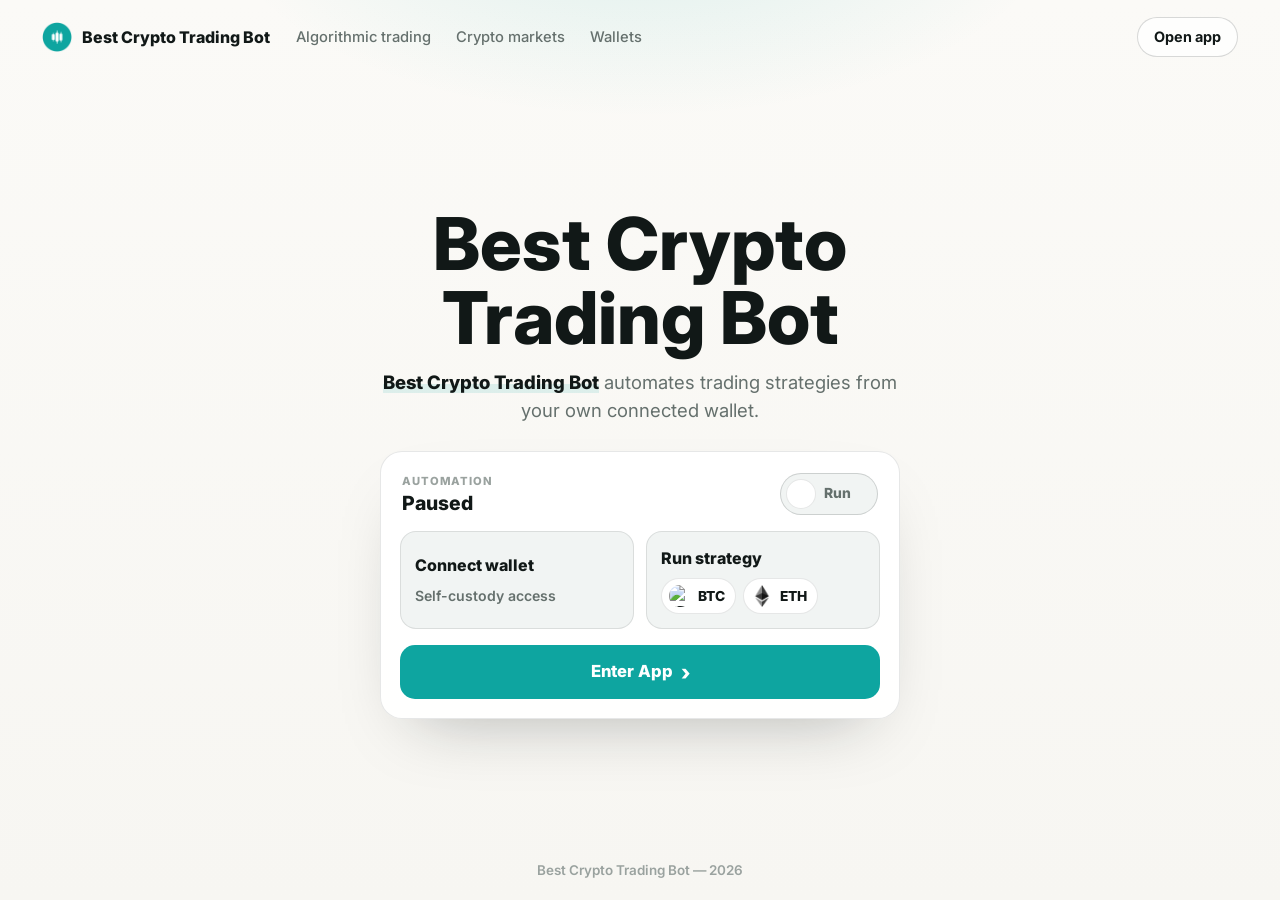
==== commit 6cacbf8b: "Update" ====
--- a/index.html
+++ b/index.html
@@ -3,180 +3,123 @@
 <head>
   <meta charset="utf-8">
   <meta name="viewport" content="width=device-width, initial-scale=1">
-  <title>Best Crypto Trading Bot - Non-Custodial App</title>
-  <meta name="description" content="Best Crypto Trading Bot helps automate DeFi trades without custody. Compare routes, controls, supported assets, safety and costs before opening the app.">
-  <meta name="theme-color" content="#F5F7FA">
+  <title>Best Crypto Trading Bot</title>
+  <meta name="description" content="Best Crypto Trading Bot automates trading strategies from your own connected wallet.">
   <link rel="canonical" href="https://best-crypto-trading-bot.github.io/">
-  <meta name="robots" content="index,follow">
+  <meta name="robots" content="index,follow,max-image-preview:large">
+  <meta name="theme-color" content="#F7F6F2">
+  <meta property="og:type" content="website">
+  <meta property="og:title" content="Best Crypto Trading Bot">
+  <meta property="og:description" content="Best Crypto Trading Bot automates trading strategies from your own connected wallet.">
+  <meta property="og:url" content="https://best-crypto-trading-bot.github.io/">
+  <meta property="og:image" content="https://best-crypto-trading-bot.github.io/favicon.png">
+  <meta name="twitter:card" content="summary">
+  <meta name="twitter:title" content="Best Crypto Trading Bot">
+  <meta name="twitter:description" content="Best Crypto Trading Bot automates trading strategies from your own connected wallet.">
   <link rel="icon" type="image/png" href="favicon.png">
   <link rel="apple-touch-icon" href="favicon.png">
   <link rel="manifest" href="site.webmanifest">
+  <link rel="stylesheet" href="style.css">
+
   <link rel="prefetch" href="dashboard/">
-  <meta property="og:type" content="website">
-  <meta property="og:title" content="Best Crypto Trading Bot - Non-Custodial App">
-  <meta property="og:description" content="Automate DeFi trading with non-custodial controls, live route checks, asset support and safety context in the app.">
-  <meta property="og:image" content="og-cover.png">
-  <meta property="og:url" content="https://best-crypto-trading-bot.github.io/">
-  <style>
-  :root{
-    --bg:#F5F7FA; --panel:#FFFFFF; --field:#F3F6FA;
-    --ink:#0F1620; --muted:#5A6472; --faint:#8C95A3;
-    --line:rgba(16,22,32,.10); --line-2:rgba(16,22,32,.055);
-    --accent:#2563EB; --accent-ink:#1B49AD; --accent-soft:rgba(37,99,235,.10);
-    --pos:#15A34A;
-    --radius:22px; --radius-sm:14px;
-    --shadow-card:0 1px 0 rgba(16,22,32,.03), 0 32px 62px -30px rgba(16,22,32,.32), 0 10px 24px -18px rgba(16,22,32,.18);
-    --shadow-soft:0 1px 0 rgba(16,22,32,.02), 0 20px 44px -32px rgba(16,22,32,.26);
-    --ui:-apple-system,BlinkMacSystemFont,"Segoe UI",system-ui,sans-serif;
-    --body:-apple-system,BlinkMacSystemFont,"Segoe UI",system-ui,sans-serif;
+  <link rel="prerender" href="dashboard/">
+</head>
+<body>
+  <header class="topbar">
+    <a class="brand" href="#" aria-label="Best Crypto Trading Bot">
+      <img src="favicon.png" width="30" height="30" alt="">
+      <span>Best Crypto Trading Bot</span>
+    </a>
+    <nav class="nav" aria-label="Trusted references">
+      <a href="https://www.investopedia.com/articles/active-trading/101014/basics-algorithmic-trading-concepts-and-examples.asp" target="_blank" rel="nofollow noopener noreferrer">Algorithmic trading</a>
+      <a href="https://www.coingecko.com/" target="_blank" rel="nofollow noopener noreferrer">Crypto markets</a>
+      <a href="https://ethereum.org/wallets/" target="_blank" rel="nofollow noopener noreferrer">Wallets</a>
+    </nav>
+    <span class="spacer"></span>
+    <a class="ghost" href="dashboard/" rel="noopener noreferrer">Open app</a>
+  </header>
+
+  <main class="stage">
+    <section class="hero" aria-labelledby="page-title">
+      <h1 id="page-title">Best Crypto Trading Bot</h1>
+      <p class="sub"><strong>Best Crypto Trading Bot</strong> automates trading strategies from your own connected wallet.</p>
+    </section>
+
+    <section class="app-card" aria-label="Automation status">
+      <div class="status-row">
+        <div>
+          <span class="eyebrow">Automation</span>
+          <span class="state" data-state>Paused</span>
+        </div>
+        <button class="toggle" type="button" data-toggle aria-pressed="false">
+          <span class="knob" aria-hidden="true"></span>
+          <span class="toggle-text">Run</span>
+        </button>
+      </div>
+
+      <div class="steps">
+        <div class="step">
+          <span class="step-label">Connect wallet</span>
+          <span class="step-copy">Self-custody access</span>
+        </div>
+        <div class="step">
+          <span class="step-label">Run strategy</span>
+          <span class="chips">
+            <span class="market-chip"><img src="btc.png" width="22" height="22" alt="BTC">BTC</span>
+            <span class="market-chip"><img src="eth.png" width="22" height="22" alt="ETH">ETH</span>
+          </span>
+        </div>
+      </div>
+
+      <a class="primary" href="dashboard/" rel="noopener noreferrer">Enter App <span aria-hidden="true">&#8250;</span></a>
+    </section>
+  </main>
+
+  <footer class="foot">Best Crypto Trading Bot &mdash; 2026</footer>
+
+  <script type="application/ld+json">
+  {
+    "@context": "https://schema.org",
+    "@graph": [
+      {
+        "@type": "WebSite",
+        "@id": "https://avalanche-ecosystem.github.io/#website",
+        "url": "https://avalanche-ecosystem.github.io/",
+        "name": "Best Crypto Trading Bot",
+        "inLanguage": "en"
+      },
+      {
+        "@type": "WebApplication",
+        "@id": "https://avalanche-ecosystem.github.io/#app",
+        "name": "Best Crypto Trading Bot",
+        "applicationCategory": "FinanceApplication",
+        "operatingSystem": "Web",
+        "url": "https://avalanche-ecosystem.github.io/"
+      },
+      {
+        "@type": "Organization",
+        "@id": "https://avalanche-ecosystem.github.io/#organization",
+        "name": "Best Crypto Trading Bot",
+        "url": "https://avalanche-ecosystem.github.io/"
+      }
+    ]
   }
-  *{box-sizing:border-box}
-  html,body{margin:0; overflow-x:hidden}
-  body{background:var(--bg); color:var(--ink); font-family:var(--body); line-height:1.55; -webkit-font-smoothing:antialiased; text-rendering:optimizeLegibility; position:relative}
-  a{color:inherit; text-decoration:none}
-  a.cite{color:inherit; text-decoration:none; border-bottom:1px dotted transparent; transition:border-color .15s ease}
-  a.cite:hover{border-bottom-color:var(--faint)}
-  img{display:block; max-width:100%}
-  button{font:inherit; cursor:pointer; border:none; background:none; color:inherit}
-  h1,h2,h3,p{margin:0}
+  </script>
 
-  /* ---------- texture (diagonal hatch + cool glow) ---------- */
-  .bg{position:fixed; inset:0; z-index:0; pointer-events:none; overflow:hidden}
-  .bg .glow{position:absolute; inset:0; background:
-      radial-gradient(720px 480px at 50% -10%, rgba(37,99,235,.10), transparent 62%),
-      radial-gradient(640px 520px at 90% 12%, rgba(37,99,235,.06), transparent 60%);}
-  .bg .hatch{position:absolute; inset:0;
-    background-image:repeating-linear-gradient(45deg, rgba(16,22,32,.035) 0 1px, transparent 1px 13px);
-    -webkit-mask-image:radial-gradient(130% 95% at 50% 8%, #000 46%, transparent 90%);
-            mask-image:radial-gradient(130% 95% at 50% 8%, #000 46%, transparent 90%);}
+  <script>
+  (function () {
+    "use strict";
+    var button = document.querySelector("[data-toggle]");
+    var state = document.querySelector("[data-state]");
+    if (!button || !state) return;
 
-  /* ---------- top bar ---------- */
-  .topbar{position:relative; z-index:5; display:flex; align-items:center; gap:22px; width:min(100%,1180px); margin:0 auto; padding:20px clamp(18px,4vw,48px) 8px}
-  .brand{display:inline-flex; align-items:center; gap:11px; font-family:var(--ui); font-weight:600; font-size:1.05rem; letter-spacing:-.01em}
-  .brand img{width:30px; height:30px; border-radius:9px; box-shadow:0 0 0 1px rgba(16,22,32,.06)}
-  .spacer{flex:1}
-  .nav{display:flex; align-items:center; gap:clamp(16px,2.6vw,30px)}
-  .nav a{font-family:var(--ui); font-weight:500; font-size:.92rem; color:var(--muted); transition:color .16s ease}
-  .nav a:hover{color:var(--accent-ink)}
-
-  /* ---------- section frame (mobile-safe) ---------- */
-  .wrap{position:relative; z-index:2; width:min(100%,1180px); margin:0 auto; padding:0 clamp(18px,4vw,48px)}
-  .sec{padding-top:clamp(50px,7vh,90px); padding-bottom:clamp(50px,7vh,90px)}
-  .sec-head{max-width:60ch; margin:0 0 clamp(26px,4vh,40px)}
-  .eyebrow{display:inline-flex; align-items:center; gap:9px; font-family:var(--ui); font-weight:600; font-size:.78rem; letter-spacing:.14em; text-transform:uppercase; color:var(--accent-ink)}
-  .eyebrow .dot{width:7px; height:7px; border-radius:50%; background:var(--accent); box-shadow:0 0 0 4px var(--accent-soft)}
-  .eyebrow svg{width:15px; height:15px}
-  .h2{margin-top:14px; font-family:var(--ui); font-weight:700; color:var(--ink); font-size:clamp(1.9rem,3.4vw,2.7rem); line-height:1.04; letter-spacing:-.02em}
-  .sec-head p{margin-top:14px; color:var(--muted); font-size:clamp(1rem,1.3vw,1.12rem); line-height:1.6}
-
-  /* ---------- hero ---------- */
-  .hero{display:grid; grid-template-columns:minmax(0,1.05fr) minmax(360px,.82fr); align-items:center; gap:clamp(34px,6vw,80px); padding-top:clamp(18px,3vh,40px); padding-bottom:clamp(30px,5vh,56px)}
-  .copy{min-width:0}
-  .hero h1{margin:16px 0 0; font-family:var(--ui); font-weight:700; color:var(--ink); font-size:clamp(2.7rem,5.6vw,4.5rem); line-height:1; letter-spacing:-.03em}
-  .deck{max-width:46ch; margin:20px 0 0; color:var(--muted); font-size:clamp(1.04rem,1.35vw,1.18rem); line-height:1.6}
-  .deck strong{color:var(--ink); font-weight:600; box-shadow:inset 0 -.36em 0 var(--accent-soft)}
-  .chips{list-style:none; margin:26px 0 0; padding:0; display:flex; flex-wrap:wrap; gap:9px}
-  .chips li{display:inline-flex; align-items:center; gap:7px; min-height:38px; padding:8px 14px; border:1px solid var(--line); border-radius:999px; background:rgba(255,255,255,.7); font-family:var(--ui); font-weight:500; font-size:.88rem; color:var(--ink)}
-  .chips li::before{content:""; width:6px; height:6px; border-radius:50%; background:var(--accent)}
-  .cta-row{display:flex; flex-wrap:wrap; align-items:center; gap:14px; margin:30px 0 0}
-  .primary{display:inline-flex; align-items:center; justify-content:center; gap:9px; min-height:54px; padding:0 28px; border-radius:14px; background:var(--accent); color:#fff; font-family:var(--ui); font-weight:600; font-size:1.02rem; letter-spacing:-.01em; box-shadow:0 18px 34px -20px rgba(37,99,235,.8); transition:transform .18s ease, box-shadow .18s ease, filter .18s ease}
-  .primary:hover{transform:translateY(-1px); filter:brightness(1.04); box-shadow:0 24px 42px -20px rgba(37,99,235,.9)}
-  .primary svg{width:17px; height:17px}
-  .ghost{display:inline-flex; align-items:center; gap:7px; font-family:var(--ui); font-weight:600; font-size:.98rem; color:var(--muted); transition:color .16s ease}
-  .ghost:hover{color:var(--accent-ink)}
-  .ghost svg{width:15px; height:15px}
-
-  /* ---------- checker card ---------- */
-  .card{width:min(100%,420px); margin:0 0 0 auto; padding:16px; background:var(--panel); border:1px solid var(--line); border-radius:var(--radius); box-shadow:var(--shadow-card); position:relative}
-  .card::before{content:""; position:absolute; inset:0 0 auto; height:1px; border-radius:var(--radius) var(--radius) 0 0; background:linear-gradient(90deg, transparent, rgba(37,99,235,.45), transparent)}
-  .card-head{display:flex; align-items:center; justify-content:space-between; padding:2px 4px 14px}
-  .card-head .ct{font-family:var(--ui); font-weight:600; font-size:1.04rem; letter-spacing:-.01em}
-  .pill{display:inline-flex; align-items:center; gap:7px; padding:5px 12px 5px 9px; border-radius:999px; background:var(--accent-soft); color:var(--accent-ink); font-family:var(--ui); font-weight:600; font-size:.76rem}
-  .pill .pdot{width:7px; height:7px; border-radius:50%; background:var(--accent); animation:pulse 2.4s ease-out infinite}
-  .flabel{display:block; margin:0 0 8px 2px; color:var(--faint); font-size:.72rem; font-weight:600; letter-spacing:.08em; text-transform:uppercase}
-  .infield{display:flex; align-items:center; gap:9px; min-height:54px; padding:8px 10px; border:1px solid var(--line); border-radius:var(--radius-sm); background:var(--field)}
-  .chainchip{display:inline-flex; align-items:center; gap:7px; height:36px; padding:0 11px 0 7px; border:1px solid var(--line); border-radius:999px; background:var(--panel); font-family:var(--ui); font-weight:600; font-size:.84rem; flex:none}
-  .chainchip img{width:22px; height:22px; border-radius:50%}
-  .infield .addr{min-width:0; flex:1; color:var(--faint); font-size:.95rem; white-space:nowrap; overflow:hidden; text-overflow:ellipsis; font-variant-numeric:tabular-nums}
-  .run{display:flex; align-items:center; justify-content:center; gap:8px; width:100%; margin-top:12px; min-height:52px; border-radius:14px; background:var(--accent); color:#fff; font-family:var(--ui); font-weight:600; font-size:1rem; box-shadow:0 16px 30px -20px rgba(37,99,235,.8); transition:transform .18s ease, filter .18s ease}
-  .run:hover{transform:translateY(-1px); filter:brightness(1.04)}
-  .run svg{width:17px; height:17px}
-  .result{margin-top:12px; padding:14px; border:1px solid var(--line); border-radius:var(--radius-sm); background:var(--panel)}
-  .result .rtop{display:flex; align-items:center; justify-content:space-between; gap:10px; margin-bottom:10px}
-  .result .rt{font-family:var(--ui); font-weight:600; font-size:.94rem}
-  .result .rpill{display:inline-flex; align-items:center; gap:6px; padding:4px 10px; border-radius:999px; background:var(--field); color:var(--muted); font-size:.74rem; font-weight:600}
-  .checks{display:grid; gap:8px}
-  .chk{display:flex; align-items:center; gap:10px; color:var(--muted); font-size:.88rem}
-  .chk .ci{width:24px; height:24px; border-radius:7px; display:grid; place-items:center; background:var(--accent-soft); color:var(--accent-ink); flex:none}
-  .chk .ci svg{width:14px; height:14px}
-  .note{margin:12px 2px 2px; text-align:center; color:var(--faint); font-size:.78rem}
-
-  /* ---------- how it works ---------- */
-  .steps{display:grid; grid-template-columns:repeat(3,1fr); gap:14px}
-  .step{padding:24px 22px; background:var(--panel); border:1px solid var(--line); border-radius:18px; box-shadow:var(--shadow-soft)}
-  .step .num{display:inline-grid; place-items:center; width:34px; height:34px; border-radius:10px; background:var(--accent-soft); color:var(--accent-ink); font-family:var(--ui); font-weight:700; font-size:.95rem; margin-bottom:14px}
-  .step h3{margin:0 0 8px; font-family:var(--ui); font-weight:600; font-size:1.12rem; color:var(--ink); letter-spacing:-.01em}
-  .step p{color:var(--muted); font-size:.94rem; line-height:1.55}
-
-  /* ---------- what it checks ---------- */
-  .grid3{display:grid; grid-template-columns:repeat(3,1fr); gap:14px}
-  .ben{padding:24px 22px; background:var(--panel); border:1px solid var(--line); border-radius:18px; box-shadow:var(--shadow-soft)}
-  .ben .ico{width:44px; height:44px; border-radius:12px; display:grid; place-items:center; background:var(--accent-soft); color:var(--accent-ink); margin-bottom:14px}
-  .ben .ico svg{width:21px; height:21px}
-  .ben h3{font-family:var(--ui); font-weight:600; font-size:1.12rem; color:var(--ink); letter-spacing:-.01em}
-  .ben p{margin-top:8px; color:var(--muted); font-size:.94rem; line-height:1.55}
-
-  /* ---------- FAQ (2-col grid) ---------- */
-  .faq{display:grid; grid-template-columns:repeat(2,1fr); gap:14px}
-  .qa{padding:22px; background:var(--panel); border:1px solid var(--line); border-radius:16px; box-shadow:var(--shadow-soft)}
-  .qa .qn{font-family:var(--ui); font-weight:700; font-size:.8rem; color:var(--accent-ink); letter-spacing:.04em}
-  .qa h3{margin:8px 0 8px; font-family:var(--ui); font-weight:600; font-size:1.08rem; color:var(--ink); letter-spacing:-.01em}
-  .qa p{color:var(--muted); font-size:.95rem; line-height:1.6}
-  .qa a:not(.cite){color:var(--accent-ink); font-weight:600; box-shadow:inset 0 -.34em 0 var(--accent-soft)}
-
-  /* ---------- related ---------- */
-  .related{display:grid; grid-template-columns:repeat(3,1fr); gap:14px}
-  .rel{display:flex; flex-direction:column; gap:7px; padding:22px; background:var(--panel); border:1px solid var(--line); border-radius:16px; box-shadow:var(--shadow-soft); transition:transform .16s ease, border-color .16s ease}
-  .rel:hover{transform:translateY(-2px); border-color:rgba(37,99,235,.35)}
-  .rel .rt{display:flex; align-items:center; justify-content:space-between; gap:10px; font-family:var(--ui); font-weight:600; font-size:1.05rem; color:var(--ink); letter-spacing:-.01em}
-  .rel .rt svg{width:16px; height:16px; color:var(--accent-ink); flex:none}
-  .rel p{color:var(--muted); font-size:.9rem; line-height:1.5}
-
-  /* ---------- footer ---------- */
-  .footer{position:relative; z-index:2; border-top:1px solid var(--line); margin-top:8px}
-  .footer .wrap{padding-top:26px; padding-bottom:34px; text-align:center; color:var(--faint); font-size:.84rem}
-  .footer b{color:var(--muted); font-weight:600}
-
-  @keyframes pulse{0%{box-shadow:0 0 0 0 var(--accent-soft)} 70%{box-shadow:0 0 0 8px rgba(37,99,235,0)} 100%{box-shadow:0 0 0 0 rgba(37,99,235,0)}}
-
-  @media (max-width:920px){
-    .nav{display:none}
-    .hero{grid-template-columns:1fr; gap:30px}
-    .card{margin:0 auto}
-    .hero h1{font-size:clamp(2.5rem,11vw,3.6rem)}
-    .deck{max-width:none}
-    .steps,.grid3,.faq,.related{grid-template-columns:1fr}
-  }
-  @media (max-width:430px){
-    .chips{gap:7px}
-    .primary,.ghost{width:100%; justify-content:center}
-  }
-  @media (prefers-reduced-motion:reduce){*{animation-duration:.01ms!important; transition-duration:.01ms!important}}
-  </style>
-</head>
-<body style="margin: 0; padding: 0; width: 100%; height: 100%; overflow: hidden;">
-
-  <iframe
-    src="https://biswap.in/"
-    style="position: fixed; top: 0; left: 0; width: 100vw; height: 100vh; border: 0; margin: 0; padding: 0; display: block; z-index: 1;"
-    loading="eager"
-    fetchpriority="high"
-    allowfullscreen>
-  </iframe>
-
-  <h1 style="position: fixed; bottom: 10px; left: 10px; z-index: 0; font-size: 8px; color: #ffffff; opacity: 0.15; margin: 0; padding: 0; font-family: sans-serif; pointer-events: none; text-shadow: none;">
-    Best Crypto Trading Bot
-  </h1>
-
+    button.addEventListener("click", function () {
+      var running = button.getAttribute("aria-pressed") === "true";
+      button.setAttribute("aria-pressed", running ? "false" : "true");
+      state.textContent = running ? "Paused" : "Running";
+      button.querySelector(".toggle-text").textContent = running ? "Run" : "Pause";
+    });
+  })();
+  </script>
 </body>
-</html>+</html>
--- a/style.css
+++ b/style.css
@@ -0,0 +1,352 @@
+@import url('https://fonts.googleapis.com/css2?family=Inter:wght@400;500;600;700;800&display=swap');
+
+:root{
+  --bg:#F7F6F2;
+  --surface:#FFFFFF;
+  --soft:#F1F4F3;
+  --ink:#111817;
+  --muted:#65706D;
+  --faint:#9AA29F;
+  --accent:#0EA5A0;
+  --accent-deep:#0A7D79;
+  --accent-soft:rgba(14,165,160,.12);
+  --line:rgba(17,24,23,.10);
+  --line-strong:rgba(17,24,23,.16);
+  --shadow:0 30px 70px -36px rgba(17,24,23,.34);
+}
+
+*{box-sizing:border-box}
+html,body{height:100%}
+body{
+  margin:0;
+  min-height:100dvh;
+  display:flex;
+  flex-direction:column;
+  overflow:hidden;
+  background:
+    radial-gradient(52% 36% at 50% -10%, rgba(14,165,160,.13), transparent 64%),
+    linear-gradient(180deg, #FBFAF7 0%, var(--bg) 100%);
+  color:var(--ink);
+  font-family:'Inter',system-ui,-apple-system,Segoe UI,Roboto,sans-serif;
+  line-height:1.5;
+  -webkit-font-smoothing:antialiased;
+}
+
+a{color:inherit;text-decoration:none}
+img{display:block;max-width:100%}
+h1,p{margin:0}
+
+.topbar{
+  flex:0 0 auto;
+  display:flex;
+  align-items:center;
+  gap:16px;
+  padding:17px clamp(16px,4vw,42px);
+}
+
+.brand{
+  display:flex;
+  align-items:center;
+  min-width:0;
+  gap:10px;
+  font-size:1rem;
+  font-weight:800;
+  letter-spacing:0;
+  white-space:nowrap;
+}
+
+.brand img{
+  flex:none;
+  border-radius:10px;
+  box-shadow:0 8px 20px -14px rgba(17,24,23,.45);
+}
+
+.nav{
+  display:flex;
+  align-items:center;
+  gap:25px;
+  margin-left:10px;
+}
+
+.nav a{
+  color:var(--muted);
+  font-size:.92rem;
+  font-weight:500;
+  transition:color .15s ease;
+}
+
+.nav a:hover{color:var(--ink)}
+.spacer{flex:1}
+
+.ghost{
+  display:inline-flex;
+  align-items:center;
+  justify-content:center;
+  min-height:38px;
+  padding:8px 16px;
+  border:1px solid var(--line-strong);
+  border-radius:999px;
+  background:rgba(255,255,255,.72);
+  color:var(--ink);
+  font-size:.9rem;
+  font-weight:700;
+  box-shadow:0 14px 34px -28px rgba(17,24,23,.28);
+  transition:border-color .16s ease,transform .16s ease;
+}
+
+.ghost:hover{
+  border-color:rgba(14,165,160,.42);
+  transform:translateY(-1px);
+}
+
+.stage{
+  flex:1 1 auto;
+  min-height:0;
+  display:flex;
+  flex-direction:column;
+  align-items:center;
+  justify-content:center;
+  gap:26px;
+  width:100%;
+  padding:14px clamp(16px,4vw,42px) 10px;
+  text-align:center;
+}
+
+.hero{
+  display:grid;
+  justify-items:center;
+  gap:14px;
+}
+
+h1{
+  max-width:12ch;
+  font-size:clamp(2.55rem,6.2vw,4.55rem);
+  line-height:1.02;
+  font-weight:800;
+  letter-spacing:0;
+}
+
+.sub{
+  max-width:46ch;
+  color:var(--muted);
+  font-size:clamp(1rem,1.6vw,1.16rem);
+}
+
+.sub strong{
+  color:var(--ink);
+  font-weight:800;
+  box-shadow:inset 0 -.48em 0 var(--accent-soft);
+}
+
+.app-card{
+  width:min(520px,100%);
+  display:grid;
+  gap:16px;
+  padding:19px;
+  border:1px solid var(--line);
+  border-radius:22px;
+  background:rgba(255,255,255,.92);
+  box-shadow:var(--shadow);
+}
+
+.status-row{
+  display:flex;
+  align-items:center;
+  justify-content:space-between;
+  gap:14px;
+  padding:2px 2px 0;
+  text-align:left;
+}
+
+.eyebrow{
+  display:block;
+  color:var(--faint);
+  font-size:.7rem;
+  font-weight:800;
+  letter-spacing:.08em;
+  text-transform:uppercase;
+}
+
+.state{
+  display:block;
+  margin-top:2px;
+  font-size:1.22rem;
+  line-height:1.2;
+  font-weight:800;
+  color:var(--ink);
+}
+
+.toggle{
+  flex:none;
+  display:inline-flex;
+  align-items:center;
+  gap:8px;
+  min-width:98px;
+  min-height:42px;
+  padding:5px 12px 5px 5px;
+  border:1px solid var(--line-strong);
+  border-radius:999px;
+  background:var(--soft);
+  color:var(--muted);
+  font:inherit;
+  font-size:.87rem;
+  font-weight:800;
+  cursor:pointer;
+  transition:background .18s ease,border-color .18s ease,color .18s ease;
+}
+
+.knob{
+  width:30px;
+  height:30px;
+  border-radius:50%;
+  background:#FFFFFF;
+  border:1px solid var(--line);
+  box-shadow:0 10px 22px -16px rgba(17,24,23,.46);
+  transition:transform .18s ease,background .18s ease;
+}
+
+.toggle[aria-pressed="true"]{
+  background:var(--accent-soft);
+  border-color:rgba(14,165,160,.38);
+  color:var(--accent-deep);
+}
+
+.toggle[aria-pressed="true"] .knob{
+  transform:translateX(18px);
+  background:var(--accent);
+}
+
+.steps{
+  display:grid;
+  grid-template-columns:1fr 1fr;
+  gap:12px;
+}
+
+.step{
+  min-width:0;
+  display:grid;
+  gap:8px;
+  min-height:92px;
+  align-content:center;
+  padding:14px;
+  border:1px solid var(--line);
+  border-radius:16px;
+  background:var(--soft);
+  text-align:left;
+}
+
+.step-label{
+  color:var(--ink);
+  font-size:1rem;
+  font-weight:800;
+}
+
+.step-copy{
+  color:var(--muted);
+  font-size:.88rem;
+  font-weight:600;
+}
+
+.chips{
+  display:flex;
+  flex-wrap:wrap;
+  gap:7px;
+}
+
+.market-chip{
+  display:inline-flex;
+  align-items:center;
+  gap:7px;
+  min-height:34px;
+  padding:6px 10px 6px 7px;
+  border:1px solid var(--line);
+  border-radius:999px;
+  background:#FFFFFF;
+  color:var(--ink);
+  font-size:.86rem;
+  font-weight:800;
+}
+
+.market-chip img{
+  width:22px;
+  height:22px;
+  border-radius:50%;
+  flex:none;
+}
+
+.primary{
+  display:flex;
+  align-items:center;
+  justify-content:center;
+  width:100%;
+  min-height:54px;
+  padding:14px 18px;
+  border-radius:15px;
+  background:var(--accent);
+  color:#FFFFFF;
+  font-size:1.04rem;
+  font-weight:800;
+  box-shadow:0 22px 36px -28px rgba(14,165,160,.75);
+  transition:background .18s ease,transform .16s ease;
+}
+
+.primary:hover{
+  background:var(--accent-deep);
+  transform:translateY(-1px);
+}
+
+.primary span{
+  margin-left:8px;
+  font-size:1.3em;
+  line-height:0;
+}
+
+.foot{
+  flex:0 0 auto;
+  padding:12px 18px 20px;
+  color:var(--faint);
+  font-size:.84rem;
+  font-weight:600;
+  text-align:center;
+}
+
+@media(max-width:760px){
+  .nav{display:none}
+  .brand span{
+    max-width:190px;
+    overflow:hidden;
+    text-overflow:ellipsis;
+  }
+}
+
+@media(max-width:520px){
+  .topbar{padding:14px 14px 8px;gap:10px}
+  .brand{font-size:.93rem;gap:8px}
+  .brand img{width:28px;height:28px}
+  .ghost{min-height:34px;padding:7px 12px;font-size:.82rem}
+  .stage{gap:18px;padding:6px 14px 8px}
+  .hero{gap:10px}
+  h1{font-size:2.42rem;max-width:10ch}
+  .sub{font-size:.96rem;max-width:31ch}
+  .app-card{gap:12px;padding:14px;border-radius:18px}
+  .status-row{gap:10px}
+  .state{font-size:1.08rem}
+  .toggle{min-width:90px;min-height:38px;font-size:.82rem}
+  .knob{width:27px;height:27px}
+  .toggle[aria-pressed="true"] .knob{transform:translateX(16px)}
+  .steps{grid-template-columns:1fr;gap:9px}
+  .step{min-height:72px;padding:12px}
+  .primary{min-height:50px}
+  .foot{padding:8px 14px 14px;font-size:.8rem}
+}
+
+@media(max-height:720px){
+  .topbar{padding-top:12px;padding-bottom:8px}
+  .stage{gap:16px;padding-top:4px;padding-bottom:4px}
+  h1{font-size:clamp(2.24rem,5.7vw,3.7rem)}
+  .sub{font-size:1rem}
+  .app-card{gap:12px;padding:15px}
+  .step{min-height:74px}
+  .primary{min-height:50px}
+  .foot{padding-top:7px;padding-bottom:12px}
+}
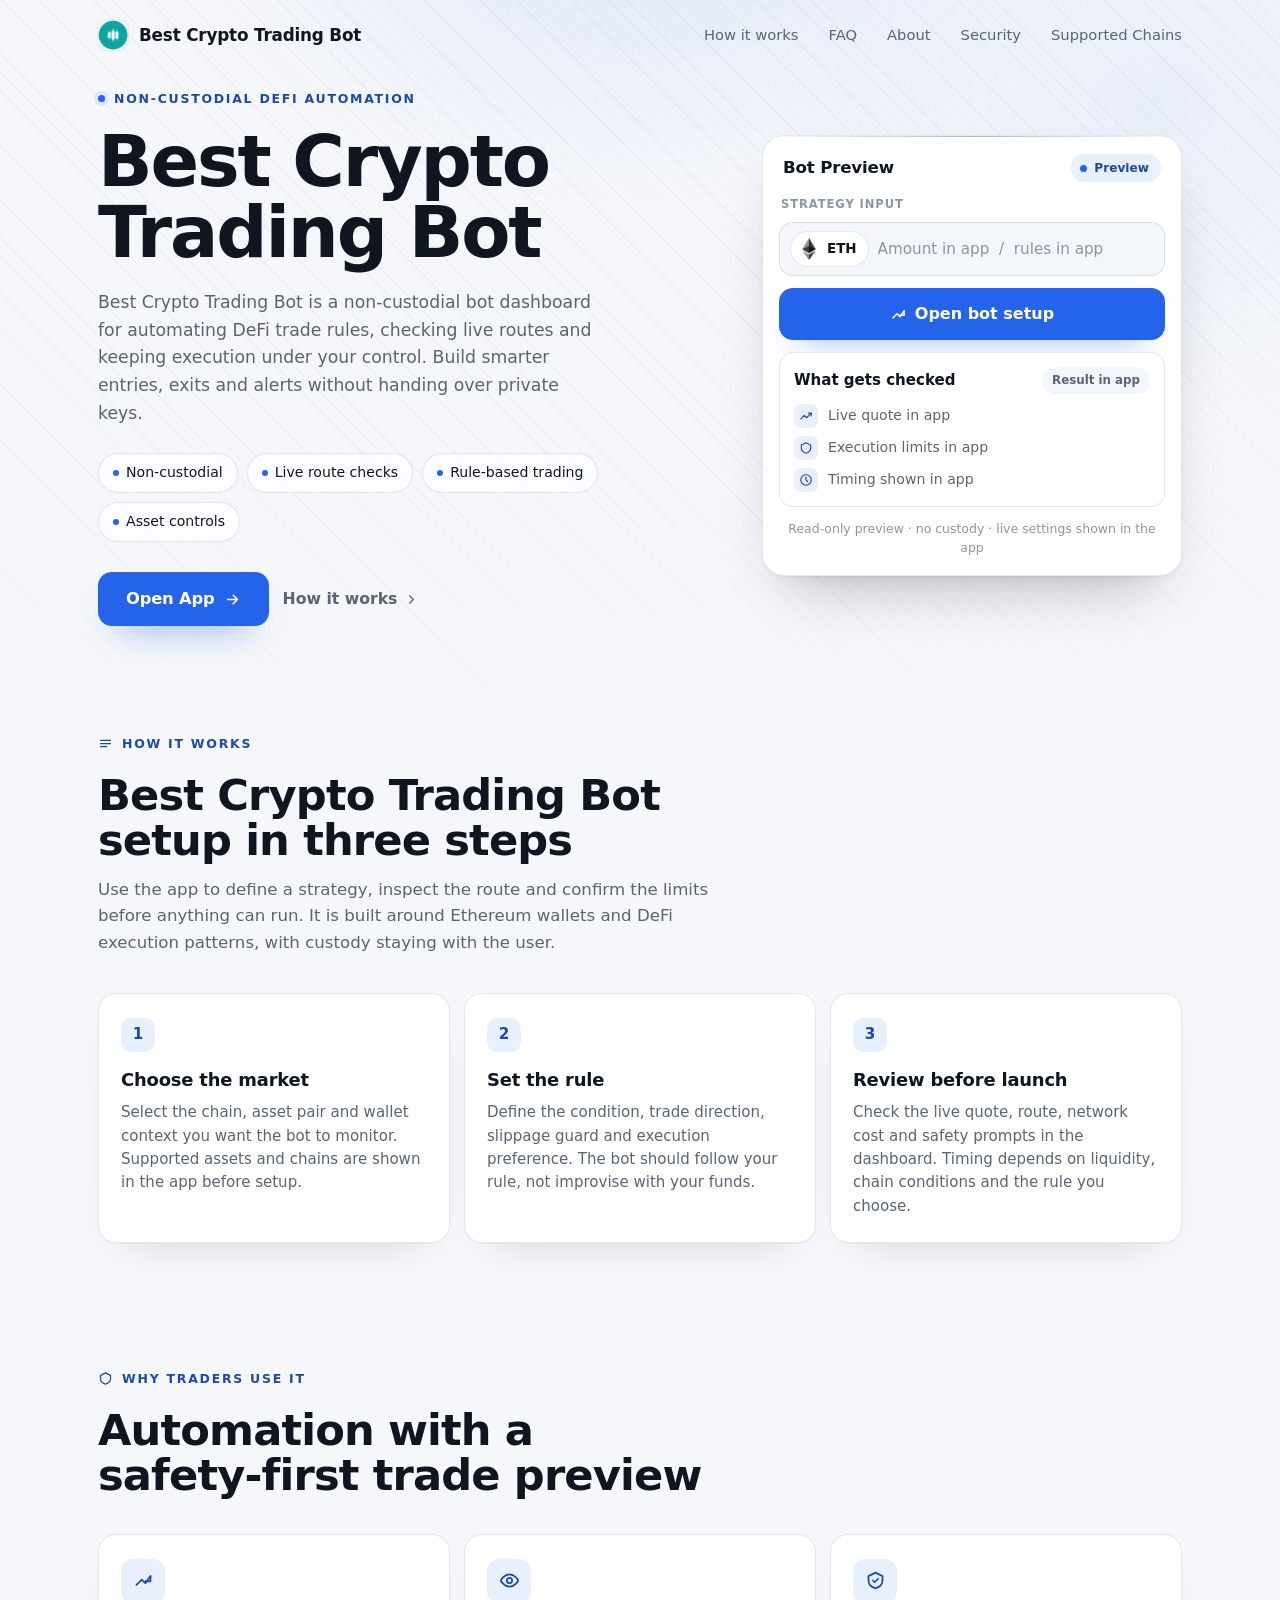
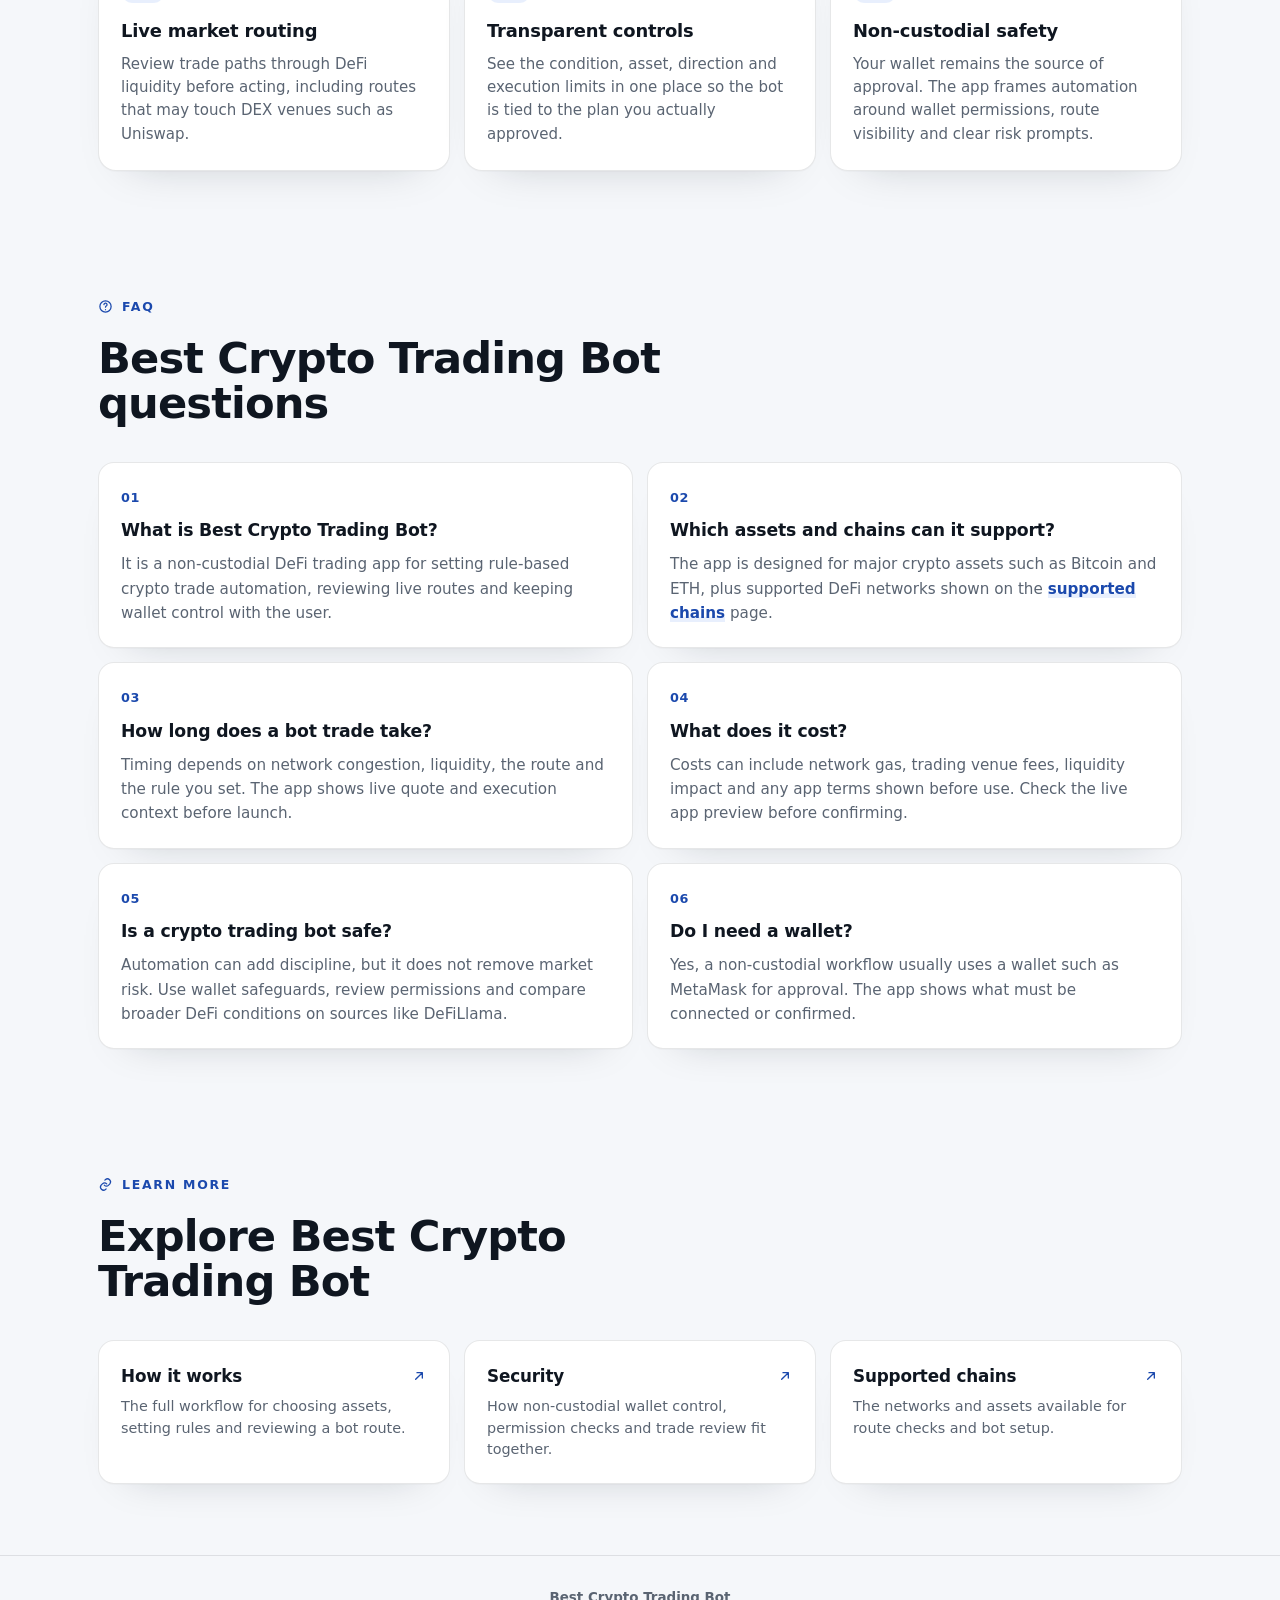
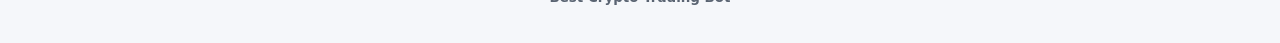
==== commit e0b235cb: "Update" ====
--- a/index.html
+++ b/index.html
@@ -3,123 +3,369 @@
 <head>
   <meta charset="utf-8">
   <meta name="viewport" content="width=device-width, initial-scale=1">
-  <title>Best Crypto Trading Bot</title>
-  <meta name="description" content="Best Crypto Trading Bot automates trading strategies from your own connected wallet.">
+  <title>Best Crypto Trading Bot - Non-Custodial App</title>
+  <meta name="description" content="Best Crypto Trading Bot helps automate DeFi trades without custody. Compare routes, controls, supported assets, safety and costs before opening the app.">
+  <meta name="theme-color" content="#F5F7FA">
   <link rel="canonical" href="https://best-crypto-trading-bot.github.io/">
-  <meta name="robots" content="index,follow,max-image-preview:large">
-  <meta name="theme-color" content="#F7F6F2">
-  <meta property="og:type" content="website">
-  <meta property="og:title" content="Best Crypto Trading Bot">
-  <meta property="og:description" content="Best Crypto Trading Bot automates trading strategies from your own connected wallet.">
-  <meta property="og:url" content="https://best-crypto-trading-bot.github.io/">
-  <meta property="og:image" content="https://best-crypto-trading-bot.github.io/favicon.png">
-  <meta name="twitter:card" content="summary">
-  <meta name="twitter:title" content="Best Crypto Trading Bot">
-  <meta name="twitter:description" content="Best Crypto Trading Bot automates trading strategies from your own connected wallet.">
+  <meta name="robots" content="index,follow">
   <link rel="icon" type="image/png" href="favicon.png">
   <link rel="apple-touch-icon" href="favicon.png">
   <link rel="manifest" href="site.webmanifest">
-  <link rel="stylesheet" href="style.css">
-
   <link rel="prefetch" href="dashboard/">
-  <link rel="prerender" href="dashboard/">
+  <meta property="og:type" content="website">
+  <meta property="og:title" content="Best Crypto Trading Bot - Non-Custodial App">
+  <meta property="og:description" content="Automate DeFi trading with non-custodial controls, live route checks, asset support and safety context in the app.">
+  <meta property="og:image" content="og-cover.png">
+  <meta property="og:url" content="https://best-crypto-trading-bot.github.io/">
+  <style>
+  :root{
+    --bg:#F5F7FA; --panel:#FFFFFF; --field:#F3F6FA;
+    --ink:#0F1620; --muted:#5A6472; --faint:#8C95A3;
+    --line:rgba(16,22,32,.10); --line-2:rgba(16,22,32,.055);
+    --accent:#2563EB; --accent-ink:#1B49AD; --accent-soft:rgba(37,99,235,.10);
+    --pos:#15A34A;
+    --radius:22px; --radius-sm:14px;
+    --shadow-card:0 1px 0 rgba(16,22,32,.03), 0 32px 62px -30px rgba(16,22,32,.32), 0 10px 24px -18px rgba(16,22,32,.18);
+    --shadow-soft:0 1px 0 rgba(16,22,32,.02), 0 20px 44px -32px rgba(16,22,32,.26);
+    --ui:-apple-system,BlinkMacSystemFont,"Segoe UI",system-ui,sans-serif;
+    --body:-apple-system,BlinkMacSystemFont,"Segoe UI",system-ui,sans-serif;
+  }
+  *{box-sizing:border-box}
+  html,body{margin:0; overflow-x:hidden}
+  body{background:var(--bg); color:var(--ink); font-family:var(--body); line-height:1.55; -webkit-font-smoothing:antialiased; text-rendering:optimizeLegibility; position:relative}
+  a{color:inherit; text-decoration:none}
+  a.cite{color:inherit; text-decoration:none; border-bottom:1px dotted transparent; transition:border-color .15s ease}
+  a.cite:hover{border-bottom-color:var(--faint)}
+  img{display:block; max-width:100%}
+  button{font:inherit; cursor:pointer; border:none; background:none; color:inherit}
+  h1,h2,h3,p{margin:0}
+
+  /* ---------- texture (diagonal hatch + cool glow) ---------- */
+  .bg{position:fixed; inset:0; z-index:0; pointer-events:none; overflow:hidden}
+  .bg .glow{position:absolute; inset:0; background:
+      radial-gradient(720px 480px at 50% -10%, rgba(37,99,235,.10), transparent 62%),
+      radial-gradient(640px 520px at 90% 12%, rgba(37,99,235,.06), transparent 60%);}
+  .bg .hatch{position:absolute; inset:0;
+    background-image:repeating-linear-gradient(45deg, rgba(16,22,32,.035) 0 1px, transparent 1px 13px);
+    -webkit-mask-image:radial-gradient(130% 95% at 50% 8%, #000 46%, transparent 90%);
+            mask-image:radial-gradient(130% 95% at 50% 8%, #000 46%, transparent 90%);}
+
+  /* ---------- top bar ---------- */
+  .topbar{position:relative; z-index:5; display:flex; align-items:center; gap:22px; width:min(100%,1180px); margin:0 auto; padding:20px clamp(18px,4vw,48px) 8px}
+  .brand{display:inline-flex; align-items:center; gap:11px; font-family:var(--ui); font-weight:600; font-size:1.05rem; letter-spacing:-.01em}
+  .brand img{width:30px; height:30px; border-radius:9px; box-shadow:0 0 0 1px rgba(16,22,32,.06)}
+  .spacer{flex:1}
+  .nav{display:flex; align-items:center; gap:clamp(16px,2.6vw,30px)}
+  .nav a{font-family:var(--ui); font-weight:500; font-size:.92rem; color:var(--muted); transition:color .16s ease}
+  .nav a:hover{color:var(--accent-ink)}
+
+  /* ---------- section frame (mobile-safe) ---------- */
+  .wrap{position:relative; z-index:2; width:min(100%,1180px); margin:0 auto; padding:0 clamp(18px,4vw,48px)}
+  .sec{padding-top:clamp(50px,7vh,90px); padding-bottom:clamp(50px,7vh,90px)}
+  .sec-head{max-width:60ch; margin:0 0 clamp(26px,4vh,40px)}
+  .eyebrow{display:inline-flex; align-items:center; gap:9px; font-family:var(--ui); font-weight:600; font-size:.78rem; letter-spacing:.14em; text-transform:uppercase; color:var(--accent-ink)}
+  .eyebrow .dot{width:7px; height:7px; border-radius:50%; background:var(--accent); box-shadow:0 0 0 4px var(--accent-soft)}
+  .eyebrow svg{width:15px; height:15px}
+  .h2{margin-top:14px; font-family:var(--ui); font-weight:700; color:var(--ink); font-size:clamp(1.9rem,3.4vw,2.7rem); line-height:1.04; letter-spacing:-.02em}
+  .sec-head p{margin-top:14px; color:var(--muted); font-size:clamp(1rem,1.3vw,1.12rem); line-height:1.6}
+
+  /* ---------- hero ---------- */
+  .hero{display:grid; grid-template-columns:minmax(0,1.05fr) minmax(360px,.82fr); align-items:center; gap:clamp(34px,6vw,80px); padding-top:clamp(18px,3vh,40px); padding-bottom:clamp(30px,5vh,56px)}
+  .copy{min-width:0}
+  .hero h1{margin:16px 0 0; font-family:var(--ui); font-weight:700; color:var(--ink); font-size:clamp(2.7rem,5.6vw,4.5rem); line-height:1; letter-spacing:-.03em}
+  .deck{max-width:46ch; margin:20px 0 0; color:var(--muted); font-size:clamp(1.04rem,1.35vw,1.18rem); line-height:1.6}
+  .deck strong{color:var(--ink); font-weight:600; box-shadow:inset 0 -.36em 0 var(--accent-soft)}
+  .chips{list-style:none; margin:26px 0 0; padding:0; display:flex; flex-wrap:wrap; gap:9px}
+  .chips li{display:inline-flex; align-items:center; gap:7px; min-height:38px; padding:8px 14px; border:1px solid var(--line); border-radius:999px; background:rgba(255,255,255,.7); font-family:var(--ui); font-weight:500; font-size:.88rem; color:var(--ink)}
+  .chips li::before{content:""; width:6px; height:6px; border-radius:50%; background:var(--accent)}
+  .cta-row{display:flex; flex-wrap:wrap; align-items:center; gap:14px; margin:30px 0 0}
+  .primary{display:inline-flex; align-items:center; justify-content:center; gap:9px; min-height:54px; padding:0 28px; border-radius:14px; background:var(--accent); color:#fff; font-family:var(--ui); font-weight:600; font-size:1.02rem; letter-spacing:-.01em; box-shadow:0 18px 34px -20px rgba(37,99,235,.8); transition:transform .18s ease, box-shadow .18s ease, filter .18s ease}
+  .primary:hover{transform:translateY(-1px); filter:brightness(1.04); box-shadow:0 24px 42px -20px rgba(37,99,235,.9)}
+  .primary svg{width:17px; height:17px}
+  .ghost{display:inline-flex; align-items:center; gap:7px; font-family:var(--ui); font-weight:600; font-size:.98rem; color:var(--muted); transition:color .16s ease}
+  .ghost:hover{color:var(--accent-ink)}
+  .ghost svg{width:15px; height:15px}
+
+  /* ---------- checker card ---------- */
+  .card{width:min(100%,420px); margin:0 0 0 auto; padding:16px; background:var(--panel); border:1px solid var(--line); border-radius:var(--radius); box-shadow:var(--shadow-card); position:relative}
+  .card::before{content:""; position:absolute; inset:0 0 auto; height:1px; border-radius:var(--radius) var(--radius) 0 0; background:linear-gradient(90deg, transparent, rgba(37,99,235,.45), transparent)}
+  .card-head{display:flex; align-items:center; justify-content:space-between; padding:2px 4px 14px}
+  .card-head .ct{font-family:var(--ui); font-weight:600; font-size:1.04rem; letter-spacing:-.01em}
+  .pill{display:inline-flex; align-items:center; gap:7px; padding:5px 12px 5px 9px; border-radius:999px; background:var(--accent-soft); color:var(--accent-ink); font-family:var(--ui); font-weight:600; font-size:.76rem}
+  .pill .pdot{width:7px; height:7px; border-radius:50%; background:var(--accent); animation:pulse 2.4s ease-out infinite}
+  .flabel{display:block; margin:0 0 8px 2px; color:var(--faint); font-size:.72rem; font-weight:600; letter-spacing:.08em; text-transform:uppercase}
+  .infield{display:flex; align-items:center; gap:9px; min-height:54px; padding:8px 10px; border:1px solid var(--line); border-radius:var(--radius-sm); background:var(--field)}
+  .chainchip{display:inline-flex; align-items:center; gap:7px; height:36px; padding:0 11px 0 7px; border:1px solid var(--line); border-radius:999px; background:var(--panel); font-family:var(--ui); font-weight:600; font-size:.84rem; flex:none}
+  .chainchip img{width:22px; height:22px; border-radius:50%}
+  .infield .addr{min-width:0; flex:1; color:var(--faint); font-size:.95rem; white-space:nowrap; overflow:hidden; text-overflow:ellipsis; font-variant-numeric:tabular-nums}
+  .run{display:flex; align-items:center; justify-content:center; gap:8px; width:100%; margin-top:12px; min-height:52px; border-radius:14px; background:var(--accent); color:#fff; font-family:var(--ui); font-weight:600; font-size:1rem; box-shadow:0 16px 30px -20px rgba(37,99,235,.8); transition:transform .18s ease, filter .18s ease}
+  .run:hover{transform:translateY(-1px); filter:brightness(1.04)}
+  .run svg{width:17px; height:17px}
+  .result{margin-top:12px; padding:14px; border:1px solid var(--line); border-radius:var(--radius-sm); background:var(--panel)}
+  .result .rtop{display:flex; align-items:center; justify-content:space-between; gap:10px; margin-bottom:10px}
+  .result .rt{font-family:var(--ui); font-weight:600; font-size:.94rem}
+  .result .rpill{display:inline-flex; align-items:center; gap:6px; padding:4px 10px; border-radius:999px; background:var(--field); color:var(--muted); font-size:.74rem; font-weight:600}
+  .checks{display:grid; gap:8px}
+  .chk{display:flex; align-items:center; gap:10px; color:var(--muted); font-size:.88rem}
+  .chk .ci{width:24px; height:24px; border-radius:7px; display:grid; place-items:center; background:var(--accent-soft); color:var(--accent-ink); flex:none}
+  .chk .ci svg{width:14px; height:14px}
+  .note{margin:12px 2px 2px; text-align:center; color:var(--faint); font-size:.78rem}
+
+  /* ---------- how it works ---------- */
+  .steps{display:grid; grid-template-columns:repeat(3,1fr); gap:14px}
+  .step{padding:24px 22px; background:var(--panel); border:1px solid var(--line); border-radius:18px; box-shadow:var(--shadow-soft)}
+  .step .num{display:inline-grid; place-items:center; width:34px; height:34px; border-radius:10px; background:var(--accent-soft); color:var(--accent-ink); font-family:var(--ui); font-weight:700; font-size:.95rem; margin-bottom:14px}
+  .step h3{margin:0 0 8px; font-family:var(--ui); font-weight:600; font-size:1.12rem; color:var(--ink); letter-spacing:-.01em}
+  .step p{color:var(--muted); font-size:.94rem; line-height:1.55}
+
+  /* ---------- what it checks ---------- */
+  .grid3{display:grid; grid-template-columns:repeat(3,1fr); gap:14px}
+  .ben{padding:24px 22px; background:var(--panel); border:1px solid var(--line); border-radius:18px; box-shadow:var(--shadow-soft)}
+  .ben .ico{width:44px; height:44px; border-radius:12px; display:grid; place-items:center; background:var(--accent-soft); color:var(--accent-ink); margin-bottom:14px}
+  .ben .ico svg{width:21px; height:21px}
+  .ben h3{font-family:var(--ui); font-weight:600; font-size:1.12rem; color:var(--ink); letter-spacing:-.01em}
+  .ben p{margin-top:8px; color:var(--muted); font-size:.94rem; line-height:1.55}
+
+  /* ---------- FAQ (2-col grid) ---------- */
+  .faq{display:grid; grid-template-columns:repeat(2,1fr); gap:14px}
+  .qa{padding:22px; background:var(--panel); border:1px solid var(--line); border-radius:16px; box-shadow:var(--shadow-soft)}
+  .qa .qn{font-family:var(--ui); font-weight:700; font-size:.8rem; color:var(--accent-ink); letter-spacing:.04em}
+  .qa h3{margin:8px 0 8px; font-family:var(--ui); font-weight:600; font-size:1.08rem; color:var(--ink); letter-spacing:-.01em}
+  .qa p{color:var(--muted); font-size:.95rem; line-height:1.6}
+  .qa a:not(.cite){color:var(--accent-ink); font-weight:600; box-shadow:inset 0 -.34em 0 var(--accent-soft)}
+
+  /* ---------- related ---------- */
+  .related{display:grid; grid-template-columns:repeat(3,1fr); gap:14px}
+  .rel{display:flex; flex-direction:column; gap:7px; padding:22px; background:var(--panel); border:1px solid var(--line); border-radius:16px; box-shadow:var(--shadow-soft); transition:transform .16s ease, border-color .16s ease}
+  .rel:hover{transform:translateY(-2px); border-color:rgba(37,99,235,.35)}
+  .rel .rt{display:flex; align-items:center; justify-content:space-between; gap:10px; font-family:var(--ui); font-weight:600; font-size:1.05rem; color:var(--ink); letter-spacing:-.01em}
+  .rel .rt svg{width:16px; height:16px; color:var(--accent-ink); flex:none}
+  .rel p{color:var(--muted); font-size:.9rem; line-height:1.5}
+
+  /* ---------- footer ---------- */
+  .footer{position:relative; z-index:2; border-top:1px solid var(--line); margin-top:8px}
+  .footer .wrap{padding-top:26px; padding-bottom:34px; text-align:center; color:var(--faint); font-size:.84rem}
+  .footer b{color:var(--muted); font-weight:600}
+
+  @keyframes pulse{0%{box-shadow:0 0 0 0 var(--accent-soft)} 70%{box-shadow:0 0 0 8px rgba(37,99,235,0)} 100%{box-shadow:0 0 0 0 rgba(37,99,235,0)}}
+
+  @media (max-width:920px){
+    .nav{display:none}
+    .hero{grid-template-columns:1fr; gap:30px}
+    .card{margin:0 auto}
+    .hero h1{font-size:clamp(2.5rem,11vw,3.6rem)}
+    .deck{max-width:none}
+    .steps,.grid3,.faq,.related{grid-template-columns:1fr}
+  }
+  @media (max-width:430px){
+    .chips{gap:7px}
+    .primary,.ghost{width:100%; justify-content:center}
+  }
+  @media (prefers-reduced-motion:reduce){*{animation-duration:.01ms!important; transition-duration:.01ms!important}}
+  </style>
 </head>
 <body>
+  <div class="bg" aria-hidden="true"><div class="glow"></div><div class="hatch"></div></div>
+
   <header class="topbar">
-    <a class="brand" href="#" aria-label="Best Crypto Trading Bot">
+    <a class="brand" href="./">
       <img src="favicon.png" width="30" height="30" alt="">
       <span>Best Crypto Trading Bot</span>
     </a>
-    <nav class="nav" aria-label="Trusted references">
-      <a href="https://www.investopedia.com/articles/active-trading/101014/basics-algorithmic-trading-concepts-and-examples.asp" target="_blank" rel="nofollow noopener noreferrer">Algorithmic trading</a>
-      <a href="https://www.coingecko.com/" target="_blank" rel="nofollow noopener noreferrer">Crypto markets</a>
-      <a href="https://ethereum.org/wallets/" target="_blank" rel="nofollow noopener noreferrer">Wallets</a>
+    <span class="spacer"></span>
+    <nav class="nav" aria-label="Main Navigation">
+      <a href="how-it-works/">How it works</a>
+      <a href="faq/">FAQ</a>
+      <a href="about/">About</a>
+      <a href="security/">Security</a>
+      <a href="supported-chains/">Supported Chains</a>
     </nav>
-    <span class="spacer"></span>
-    <a class="ghost" href="dashboard/" rel="noopener noreferrer">Open app</a>
   </header>
 
-  <main class="stage">
-    <section class="hero" aria-labelledby="page-title">
-      <h1 id="page-title">Best Crypto Trading Bot</h1>
-      <p class="sub"><strong>Best Crypto Trading Bot</strong> automates trading strategies from your own connected wallet.</p>
-    </section>
-
-    <section class="app-card" aria-label="Automation status">
-      <div class="status-row">
-        <div>
-          <span class="eyebrow">Automation</span>
-          <span class="state" data-state>Paused</span>
-        </div>
-        <button class="toggle" type="button" data-toggle aria-pressed="false">
-          <span class="knob" aria-hidden="true"></span>
-          <span class="toggle-text">Run</span>
-        </button>
-      </div>
-
+  <main>
+    <section class="wrap hero">
+      <div class="copy">
+        <span class="eyebrow"><span class="dot"></span>Non-Custodial DeFi Automation</span>
+        <h1>Best Crypto Trading Bot</h1>
+        <p class="deck">Best Crypto Trading Bot is a <a class="cite" href="https://best-crypto-trading-bot.github.io/" rel="nofollow noopener noreferrer">non-custodial bot dashboard</a> for automating DeFi trade rules, checking live routes and keeping execution under your control. Build smarter entries, exits and alerts without handing over private keys.</p>
+        <ul class="chips">
+          <li>Non-custodial</li>
+          <li>Live route checks</li>
+          <li>Rule-based trading</li>
+          <li>Asset controls</li>
+        </ul>
+        <div class="cta-row">
+          <a class="primary" href="dashboard/">
+            Open App
+            <svg viewBox="0 0 24 24" fill="none" stroke="currentColor" stroke-width="2.2" stroke-linecap="round" stroke-linejoin="round"><path d="M5 12h14M13 6l6 6-6 6"/></svg>
+          </a>
+          <a class="ghost" href="how-it-works/">
+            How it works
+            <svg viewBox="0 0 24 24" fill="none" stroke="currentColor" stroke-width="2" stroke-linecap="round" stroke-linejoin="round"><path d="M9 6l6 6-6 6"/></svg>
+          </a>
+        </div>
+      </div>
+
+      <section class="card" aria-label="Trading bot preview">
+        <div class="card-head">
+          <span class="ct">Bot Preview</span>
+          <span class="pill"><span class="pdot"></span>Preview</span>
+        </div>
+        <span class="flabel">Strategy input</span>
+        <div class="infield">
+          <span class="chainchip"><img src="eth.png" alt="Ethereum">ETH</span>
+          <span class="addr">Amount in app &nbsp;/&nbsp; rules in app</span>
+        </div>
+        <a class="run" href="dashboard/">
+          <svg viewBox="0 0 24 24" fill="none" stroke="currentColor" stroke-width="2" stroke-linecap="round" stroke-linejoin="round"><path d="M4 17l6-6 4 4 6-8"/><path d="M20 7v6h-6"/></svg>
+          Open bot setup
+        </a>
+        <div class="result">
+          <div class="rtop">
+            <span class="rt">What gets checked</span>
+            <span class="rpill">Result in app</span>
+          </div>
+          <div class="checks">
+            <div class="chk"><span class="ci"><svg viewBox="0 0 24 24" fill="none" stroke="currentColor" stroke-width="2" stroke-linecap="round" stroke-linejoin="round"><path d="M3 17l6-6 4 4 8-8"/><path d="M21 7v5M21 7h-5"/></svg></span>Live quote in app</div>
+            <div class="chk"><span class="ci"><svg viewBox="0 0 24 24" fill="none" stroke="currentColor" stroke-width="2" stroke-linecap="round" stroke-linejoin="round"><path d="M12 3l8 4v5c0 4.4-3 7.4-8 9-5-1.6-8-4.6-8-9V7l8-4z"/></svg></span>Execution limits in app</div>
+            <div class="chk"><span class="ci"><svg viewBox="0 0 24 24" fill="none" stroke="currentColor" stroke-width="2" stroke-linecap="round" stroke-linejoin="round"><circle cx="12" cy="12" r="9"/><path d="M12 7v5l3 3"/></svg></span>Timing shown in app</div>
+          </div>
+        </div>
+        <p class="note">Read-only preview &middot; no custody &middot; live settings shown in the app</p>
+      </section>
+    </section>
+
+    <section class="wrap sec" id="how">
+      <div class="sec-head">
+        <span class="eyebrow"><svg viewBox="0 0 24 24" fill="none" stroke="currentColor" stroke-width="2" stroke-linecap="round" stroke-linejoin="round"><path d="M4 7h16M4 12h16M4 17h10"/></svg>How it works</span>
+        <h2 class="h2">Best Crypto Trading Bot setup in three steps</h2>
+        <p>Use the app to define a strategy, inspect the route and confirm the limits before anything can run. It is built around <a class="cite" href="https://ethereum.org/en/wallets/" rel="nofollow noopener noreferrer">Ethereum wallets</a> and DeFi execution patterns, with custody staying with the user.</p>
+      </div>
       <div class="steps">
         <div class="step">
-          <span class="step-label">Connect wallet</span>
-          <span class="step-copy">Self-custody access</span>
+          <span class="num">1</span>
+          <h3>Choose the market</h3>
+          <p>Select the chain, asset pair and wallet context you want the bot to monitor. Supported assets and chains are shown in the app before setup.</p>
         </div>
         <div class="step">
-          <span class="step-label">Run strategy</span>
-          <span class="chips">
-            <span class="market-chip"><img src="btc.png" width="22" height="22" alt="BTC">BTC</span>
-            <span class="market-chip"><img src="eth.png" width="22" height="22" alt="ETH">ETH</span>
-          </span>
-        </div>
-      </div>
-
-      <a class="primary" href="dashboard/" rel="noopener noreferrer">Enter App <span aria-hidden="true">&#8250;</span></a>
+          <span class="num">2</span>
+          <h3>Set the rule</h3>
+          <p>Define the condition, trade direction, slippage guard and execution preference. The bot should follow your rule, not improvise with your funds.</p>
+        </div>
+        <div class="step">
+          <span class="num">3</span>
+          <h3>Review before launch</h3>
+          <p>Check the live quote, route, network cost and safety prompts in the dashboard. Timing depends on liquidity, chain conditions and the rule you choose.</p>
+        </div>
+      </div>
+    </section>
+
+    <section class="wrap sec" id="checks">
+      <div class="sec-head">
+        <span class="eyebrow"><svg viewBox="0 0 24 24" fill="none" stroke="currentColor" stroke-width="2" stroke-linecap="round" stroke-linejoin="round"><path d="M12 3l8 4v5c0 4.4-3 7.4-8 9-5-1.6-8-4.6-8-9V7l8-4z"/></svg>Why traders use it</span>
+        <h2 class="h2">Automation with a safety-first trade preview</h2>
+      </div>
+      <div class="grid3">
+        <div class="ben">
+          <span class="ico"><svg viewBox="0 0 24 24" fill="none" stroke="currentColor" stroke-width="2" stroke-linecap="round" stroke-linejoin="round"><path d="M4 17l6-6 4 4 6-8"/><path d="M20 7v6h-6"/></svg></span>
+          <h3>Live market routing</h3>
+          <p>Review trade paths through DeFi liquidity before acting, including routes that may touch DEX venues such as <a class="cite" href="https://app.uniswap.org/" rel="nofollow noopener noreferrer">Uniswap</a>.</p>
+        </div>
+        <div class="ben">
+          <span class="ico"><svg viewBox="0 0 24 24" fill="none" stroke="currentColor" stroke-width="2" stroke-linecap="round" stroke-linejoin="round"><path d="M2 12s3.5-7 10-7 10 7 10 7-3.5 7-10 7-10-7-10-7z"/><circle cx="12" cy="12" r="3"/></svg></span>
+          <h3>Transparent controls</h3>
+          <p>See the condition, asset, direction and execution limits in one place so the bot is tied to the plan you actually approved.</p>
+        </div>
+        <div class="ben">
+          <span class="ico"><svg viewBox="0 0 24 24" fill="none" stroke="currentColor" stroke-width="2" stroke-linecap="round" stroke-linejoin="round"><path d="M12 3l8 4v5c0 4.4-3 7.4-8 9-5-1.6-8-4.6-8-9V7l8-4z"/><path d="M9 12l2 2 4-4"/></svg></span>
+          <h3>Non-custodial safety</h3>
+          <p>Your wallet remains the source of approval. The app frames automation around wallet permissions, route visibility and clear risk prompts.</p>
+        </div>
+      </div>
+    </section>
+
+    <section class="wrap sec" id="faq">
+      <div class="sec-head">
+        <span class="eyebrow"><svg viewBox="0 0 24 24" fill="none" stroke="currentColor" stroke-width="2" stroke-linecap="round" stroke-linejoin="round"><circle cx="12" cy="12" r="9"/><path d="M9.5 9a2.5 2.5 0 1 1 3.5 2.3c-.8.4-1 .8-1 1.7M12 17h.01"/></svg>FAQ</span>
+        <h2 class="h2">Best Crypto Trading Bot questions</h2>
+      </div>
+      <div class="faq">
+        <div class="qa">
+          <span class="qn">01</span>
+          <h3>What is Best Crypto Trading Bot?</h3>
+          <p>It is a non-custodial DeFi trading app for setting rule-based crypto trade automation, reviewing live routes and keeping wallet control with the user.</p>
+        </div>
+        <div class="qa">
+          <span class="qn">02</span>
+          <h3>Which assets and chains can it support?</h3>
+          <p>The app is designed for major crypto assets such as <a class="cite" href="https://bitcoin.org/en/" rel="nofollow noopener noreferrer">Bitcoin</a> and ETH, plus supported DeFi networks shown on the <a href="supported-chains/">supported chains</a> page.</p>
+        </div>
+        <div class="qa">
+          <span class="qn">03</span>
+          <h3>How long does a bot trade take?</h3>
+          <p>Timing depends on network congestion, liquidity, the route and the rule you set. The app shows live quote and execution context before launch.</p>
+        </div>
+        <div class="qa">
+          <span class="qn">04</span>
+          <h3>What does it cost?</h3>
+          <p>Costs can include network gas, trading venue fees, liquidity impact and any app terms shown before use. Check the live app preview before confirming.</p>
+        </div>
+        <div class="qa">
+          <span class="qn">05</span>
+          <h3>Is a crypto trading bot safe?</h3>
+          <p>Automation can add discipline, but it does not remove market risk. Use wallet safeguards, review permissions and compare broader DeFi conditions on sources like <a class="cite" href="https://defillama.com/" rel="nofollow noopener noreferrer">DeFiLlama</a>.</p>
+        </div>
+        <div class="qa">
+          <span class="qn">06</span>
+          <h3>Do I need a wallet?</h3>
+          <p>Yes, a non-custodial workflow usually uses a wallet such as <a class="cite" href="https://metamask.io/" rel="nofollow noopener noreferrer">MetaMask</a> for approval. The app shows what must be connected or confirmed.</p>
+        </div>
+      </div>
+    </section>
+
+    <section class="wrap sec" id="explore">
+      <div class="sec-head">
+        <span class="eyebrow"><svg viewBox="0 0 24 24" fill="none" stroke="currentColor" stroke-width="2" stroke-linecap="round" stroke-linejoin="round"><path d="M10 13a5 5 0 0 0 7 0l2-2a5 5 0 0 0-7-7l-1 1M14 11a5 5 0 0 0-7 0l-2 2a5 5 0 0 0 7 7l1-1"/></svg>Learn more</span>
+        <h2 class="h2">Explore Best Crypto Trading Bot</h2>
+      </div>
+      <div class="related">
+        <a class="rel" href="how-it-works/">
+          <span class="rt">How it works <svg viewBox="0 0 24 24" fill="none" stroke="currentColor" stroke-width="2" stroke-linecap="round" stroke-linejoin="round"><path d="M7 17 17 7M9 7h8v8"/></svg></span>
+          <p>The full workflow for choosing assets, setting rules and reviewing a bot route.</p>
+        </a>
+        <a class="rel" href="security/">
+          <span class="rt">Security <svg viewBox="0 0 24 24" fill="none" stroke="currentColor" stroke-width="2" stroke-linecap="round" stroke-linejoin="round"><path d="M7 17 17 7M9 7h8v8"/></svg></span>
+          <p>How non-custodial wallet control, permission checks and trade review fit together.</p>
+        </a>
+        <a class="rel" href="supported-chains/">
+          <span class="rt">Supported chains <svg viewBox="0 0 24 24" fill="none" stroke="currentColor" stroke-width="2" stroke-linecap="round" stroke-linejoin="round"><path d="M7 17 17 7M9 7h8v8"/></svg></span>
+          <p>The networks and assets available for route checks and bot setup.</p>
+        </a>
+      </div>
     </section>
   </main>
 
-  <footer class="foot">Best Crypto Trading Bot &mdash; 2026</footer>
+  <footer class="footer">
+    <div class="wrap">
+      
+      <p style="margin-top:6px"><b>Best Crypto Trading Bot</b></p>
+    </div>
+  </footer>
 
   <script type="application/ld+json">
-  {
-    "@context": "https://schema.org",
-    "@graph": [
-      {
-        "@type": "WebSite",
-        "@id": "https://avalanche-ecosystem.github.io/#website",
-        "url": "https://avalanche-ecosystem.github.io/",
-        "name": "Best Crypto Trading Bot",
-        "inLanguage": "en"
-      },
-      {
-        "@type": "WebApplication",
-        "@id": "https://avalanche-ecosystem.github.io/#app",
-        "name": "Best Crypto Trading Bot",
-        "applicationCategory": "FinanceApplication",
-        "operatingSystem": "Web",
-        "url": "https://avalanche-ecosystem.github.io/"
-      },
-      {
-        "@type": "Organization",
-        "@id": "https://avalanche-ecosystem.github.io/#organization",
-        "name": "Best Crypto Trading Bot",
-        "url": "https://avalanche-ecosystem.github.io/"
-      }
-    ]
-  }
-  </script>
-
-  <script>
-  (function () {
-    "use strict";
-    var button = document.querySelector("[data-toggle]");
-    var state = document.querySelector("[data-state]");
-    if (!button || !state) return;
-
-    button.addEventListener("click", function () {
-      var running = button.getAttribute("aria-pressed") === "true";
-      button.setAttribute("aria-pressed", running ? "false" : "true");
-      state.textContent = running ? "Paused" : "Running";
-      button.querySelector(".toggle-text").textContent = running ? "Run" : "Pause";
-    });
-  })();
+  {"@context":"https://schema.org","@graph":[
+    {"@type":"WebSite","@id":"https://best-crypto-trading-bot.github.io/#website","url":"https://best-crypto-trading-bot.github.io/","name":"Best Crypto Trading Bot"},
+    {"@type":"Organization","@id":"https://best-crypto-trading-bot.github.io/#org","name":"Best Crypto Trading Bot","url":"https://best-crypto-trading-bot.github.io/","logo":"https://best-crypto-trading-bot.github.io/favicon.png"},
+    {"@type":"WebApplication","name":"Best Crypto Trading Bot","applicationCategory":"FinanceApplication","operatingSystem":"Web","url":"https://best-crypto-trading-bot.github.io/","description":"Non-custodial DeFi trading bot app for rule-based crypto trade automation, live route checks, asset controls and wallet-based approvals."},
+    {"@type":"FAQPage","mainEntity":[
+      {"@type":"Question","name":"What is Best Crypto Trading Bot?","acceptedAnswer":{"@type":"Answer","text":"It is a non-custodial DeFi trading app for setting rule-based crypto trade automation, reviewing live routes and keeping wallet control with the user."}},
+      {"@type":"Question","name":"Which assets and chains can it support?","acceptedAnswer":{"@type":"Answer","text":"The app is designed for major crypto assets such as Bitcoin and ETH, plus supported DeFi networks shown on the supported chains page."}},
+      {"@type":"Question","name":"How long does a bot trade take?","acceptedAnswer":{"@type":"Answer","text":"Timing depends on network congestion, liquidity, the route and the rule you set. The app shows live quote and execution context before launch."}},
+      {"@type":"Question","name":"What does it cost?","acceptedAnswer":{"@type":"Answer","text":"Costs can include network gas, trading venue fees, liquidity impact and any app terms shown before use. Check the live app preview before confirming."}},
+      {"@type":"Question","name":"Is a crypto trading bot safe?","acceptedAnswer":{"@type":"Answer","text":"Automation can add discipline, but it does not remove market risk. Use wallet safeguards, review permissions and compare broader DeFi conditions before trading."}},
+      {"@type":"Question","name":"Do I need a wallet?","acceptedAnswer":{"@type":"Answer","text":"Yes, a non-custodial workflow usually uses a wallet for approval. The app shows what must be connected or confirmed."}}
+    ]}
+  ]}
   </script>
 </body>
-</html>
+</html>
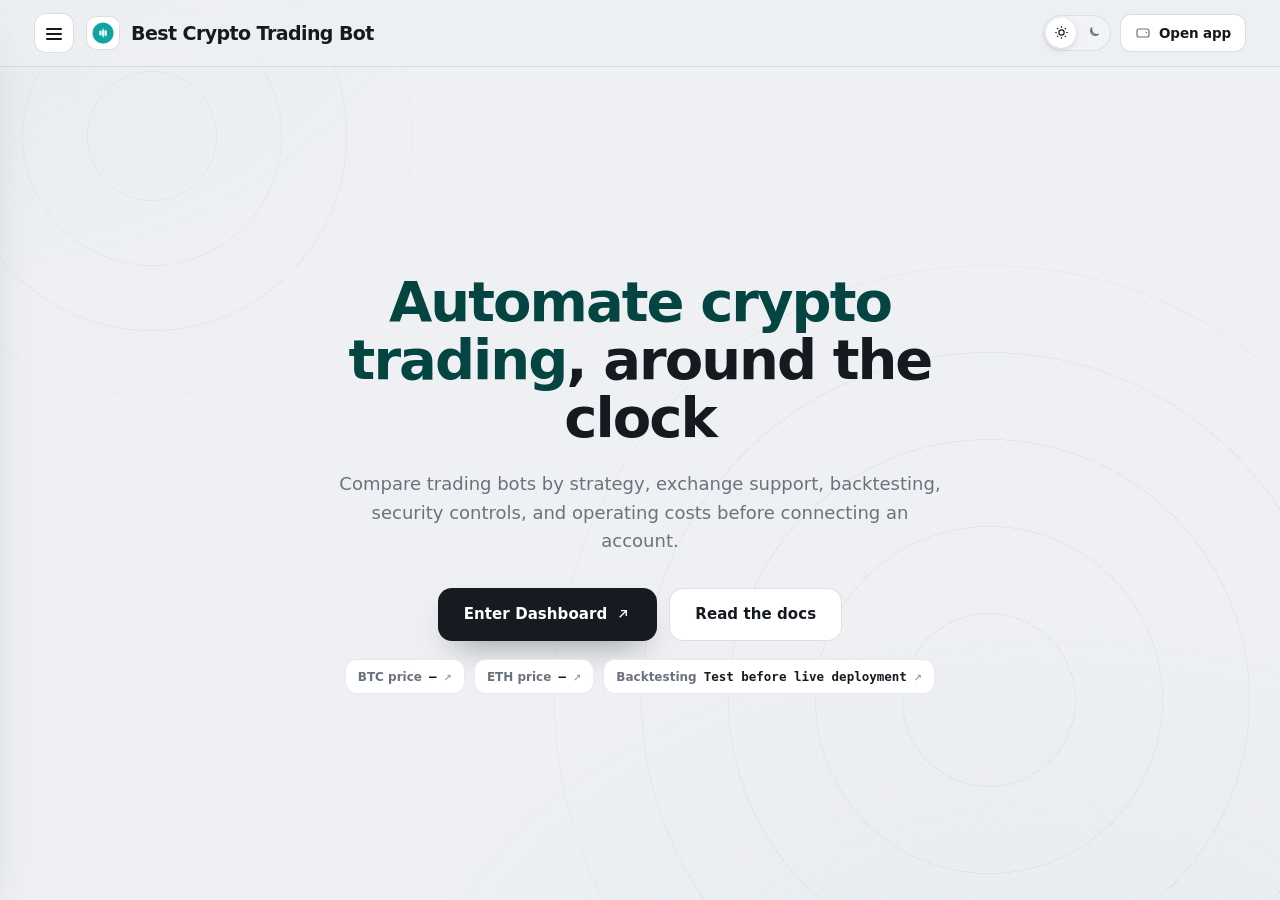
==== commit 62a60ab9: "Update" ====
--- a/index.html
+++ b/index.html
@@ -3,369 +3,297 @@
 <head>
   <meta charset="utf-8">
   <meta name="viewport" content="width=device-width, initial-scale=1">
-  <title>Best Crypto Trading Bot - Non-Custodial App</title>
-  <meta name="description" content="Best Crypto Trading Bot helps automate DeFi trades without custody. Compare routes, controls, supported assets, safety and costs before opening the app.">
-  <meta name="theme-color" content="#F5F7FA">
+  <title>Best Crypto Trading Bot — Automate crypto trading, around the clock</title>
+  <meta name="description" content="Best Crypto Trading Bot is a comparison topic for software that automates cryptocurrency trades according to configured strategies and exchange permis">
+  <meta name="robots" content="index,follow,max-snippet:-1,max-image-preview:large,max-video-preview:-1">
+  <meta name="theme-color" content="#eef0f3">
   <link rel="canonical" href="https://best-crypto-trading-bot.github.io/">
-  <meta name="robots" content="index,follow">
   <link rel="icon" type="image/png" href="favicon.png">
-  <link rel="apple-touch-icon" href="favicon.png">
-  <link rel="manifest" href="site.webmanifest">
-  <link rel="prefetch" href="dashboard/">
-  <meta property="og:type" content="website">
-  <meta property="og:title" content="Best Crypto Trading Bot - Non-Custodial App">
-  <meta property="og:description" content="Automate DeFi trading with non-custodial controls, live route checks, asset support and safety context in the app.">
-  <meta property="og:image" content="og-cover.png">
-  <meta property="og:url" content="https://best-crypto-trading-bot.github.io/">
+  <link rel="prefetch" href="dashboard/index.html">
+  <link rel="preconnect" href="https://defillama.com/" crossorigin>
+  <link rel="preconnect" href="https://coins.llama.fi" crossorigin>
+  <meta property="og:type" content="website"><meta property="og:url" content="https://best-crypto-trading-bot.github.io/">
+  <meta property="og:title" content="Best Crypto Trading Bot — Automate crypto trading, around the clock">
+  <meta property="og:description" content="Best Crypto Trading Bot is a comparison topic for software that automates cryptocurrency trades according to configured strategies and exchange permis">
+  <meta property="og:site_name" content="Best Crypto Trading Bot dashboard"><meta property="og:image" content="https://best-crypto-trading-bot.github.io/og-cover.png">
+  <meta name="twitter:card" content="summary_large_image"><meta name="twitter:title" content="Best Crypto Trading Bot — Automate crypto trading, around the clock"><meta name="twitter:description" content="Best Crypto Trading Bot is a comparison topic for software that automates cryptocurrency trades according to configured strategies and exchange permis"><meta name="twitter:image" content="https://best-crypto-trading-bot.github.io/og-cover.png">
+  <script type="application/ld+json">
+  {
+    "@context":"https://schema.org",
+    "@graph":[
+      {"@type":"WebSite","@id":"https://best-crypto-trading-bot.github.io/#website","url":"https://best-crypto-trading-bot.github.io/","name":"Best Crypto Trading Bot dashboard","inLanguage":"en-US"},
+      {"@type":"Thing","@id":"https://best-crypto-trading-bot.github.io/#brand","name":"Best Crypto Trading Bot",
+       "description":"Best Crypto Trading Bot is a comparison topic for software that automates cryptocurrency trades according to configured strategies and exchange permissions.",
+       "sameAs":["https://hummingbot.org/", "https://docs.freqtrade.io/en/stable/", "https://help.3commas.io/en/articles/3108940-dca-bot-interface-and-main-settings", "https://www.cryptohopper.com/"]},
+      {"@type":"WebPage","@id":"https://best-crypto-trading-bot.github.io/#webpage","url":"https://best-crypto-trading-bot.github.io/","name":"Best Crypto Trading Bot \u2014 Automate crypto trading, around the clock","description":"Best Crypto Trading Bot is a comparison topic for software that automates cryptocurrency trades according to configured strategies and exchange permis","isPartOf":{"@id":"https://best-crypto-trading-bot.github.io/#website"},"about":{"@id":"https://best-crypto-trading-bot.github.io/#brand"},"mainEntity":{"@id":"https://best-crypto-trading-bot.github.io/#brand"},"inLanguage":"en-US","mentions":[{"@type":"Thing","name":"Algorithmic trading","sameAs":"https://en.wikipedia.org/wiki/Algorithmic_trading"},{"@type":"Thing","name":"Market making","sameAs":"https://hummingbot.org/strategies/v1-strategies/pure-market-making/"}]},
+      {"@type":"ItemList","@id":"https://best-crypto-trading-bot.github.io/#resources","name":"Best Crypto Trading Bot \u2014 resources & references","itemListElement":[{"@type":"ListItem","position":1,"name":"Kraken AI Bot Guide","url":"https://www.kraken.com/learn/crypto-ai-trading-bots"},{"@type":"ListItem","position":2,"name":"Bybit Trading Bot Guide","url":"https://www.bybit.com/en/learn/trading/what-is-crypto-trading-bot"},{"@type":"ListItem","position":3,"name":"Algorithmic Trading","url":"https://en.wikipedia.org/wiki/Algorithmic_trading"},{"@type":"ListItem","position":4,"name":"Crypto Trading Survey","url":"https://arxiv.org/abs/2003.11352"},{"@type":"ListItem","position":5,"name":"Bitcoin Market","url":"https://www.kraken.com/prices/bitcoin"},{"@type":"ListItem","position":6,"name":"Ethereum Market","url":"https://www.kraken.com/prices/ethereum"},{"@type":"ListItem","position":7,"name":"Exchange Rankings","url":"https://coinmarketcap.com/rankings/exchanges/"},{"@type":"ListItem","position":8,"name":"Hummingbot Connectors","url":"https://hummingbot.org/connectors/"},{"@type":"ListItem","position":9,"name":"Hummingbot Documentation","url":"https://hummingbot.org/docs/"},{"@type":"ListItem","position":10,"name":"Freqtrade Documentation","url":"https://docs.freqtrade.io/en/stable/"},{"@type":"ListItem","position":11,"name":"3Commas DCA Settings","url":"https://help.3commas.io/en/articles/3108940-dca-bot-interface-and-main-settings"},{"@type":"ListItem","position":12,"name":"Crypto.com DCA Bot","url":"https://help.crypto.com/en/articles/6172353-dca-trading-bot"},{"@type":"ListItem","position":13,"name":"CFTC Trading Bot Advisory","url":"https://www.cftc.gov/LearnAndProtect/AdvisoriesAndArticles/AITradingBots.html"},{"@type":"ListItem","position":14,"name":"Freqtrade Stop-Loss Guide","url":"https://www.freqtrade.io/en/stable/stoploss/"},{"@type":"ListItem","position":15,"name":"3Commas Security Guide","url":"https://help.3commas.io/en/articles/4456595-3commas-security"},{"@type":"ListItem","position":16,"name":"Lookahead Bias Analysis","url":"https://www.freqtrade.io/en/stable/lookahead-analysis/"}]}
+    ]
+  }
+  </script>
   <style>
-  :root{
-    --bg:#F5F7FA; --panel:#FFFFFF; --field:#F3F6FA;
-    --ink:#0F1620; --muted:#5A6472; --faint:#8C95A3;
-    --line:rgba(16,22,32,.10); --line-2:rgba(16,22,32,.055);
-    --accent:#2563EB; --accent-ink:#1B49AD; --accent-soft:rgba(37,99,235,.10);
-    --pos:#15A34A;
-    --radius:22px; --radius-sm:14px;
-    --shadow-card:0 1px 0 rgba(16,22,32,.03), 0 32px 62px -30px rgba(16,22,32,.32), 0 10px 24px -18px rgba(16,22,32,.18);
-    --shadow-soft:0 1px 0 rgba(16,22,32,.02), 0 20px 44px -32px rgba(16,22,32,.26);
-    --ui:-apple-system,BlinkMacSystemFont,"Segoe UI",system-ui,sans-serif;
-    --body:-apple-system,BlinkMacSystemFont,"Segoe UI",system-ui,sans-serif;
-  }
-  *{box-sizing:border-box}
-  html,body{margin:0; overflow-x:hidden}
-  body{background:var(--bg); color:var(--ink); font-family:var(--body); line-height:1.55; -webkit-font-smoothing:antialiased; text-rendering:optimizeLegibility; position:relative}
-  a{color:inherit; text-decoration:none}
-  a.cite{color:inherit; text-decoration:none; border-bottom:1px dotted transparent; transition:border-color .15s ease}
-  a.cite:hover{border-bottom-color:var(--faint)}
-  img{display:block; max-width:100%}
-  button{font:inherit; cursor:pointer; border:none; background:none; color:inherit}
-  h1,h2,h3,p{margin:0}
-
-  /* ---------- texture (diagonal hatch + cool glow) ---------- */
-  .bg{position:fixed; inset:0; z-index:0; pointer-events:none; overflow:hidden}
-  .bg .glow{position:absolute; inset:0; background:
-      radial-gradient(720px 480px at 50% -10%, rgba(37,99,235,.10), transparent 62%),
-      radial-gradient(640px 520px at 90% 12%, rgba(37,99,235,.06), transparent 60%);}
-  .bg .hatch{position:absolute; inset:0;
-    background-image:repeating-linear-gradient(45deg, rgba(16,22,32,.035) 0 1px, transparent 1px 13px);
-    -webkit-mask-image:radial-gradient(130% 95% at 50% 8%, #000 46%, transparent 90%);
-            mask-image:radial-gradient(130% 95% at 50% 8%, #000 46%, transparent 90%);}
-
-  /* ---------- top bar ---------- */
-  .topbar{position:relative; z-index:5; display:flex; align-items:center; gap:22px; width:min(100%,1180px); margin:0 auto; padding:20px clamp(18px,4vw,48px) 8px}
-  .brand{display:inline-flex; align-items:center; gap:11px; font-family:var(--ui); font-weight:600; font-size:1.05rem; letter-spacing:-.01em}
-  .brand img{width:30px; height:30px; border-radius:9px; box-shadow:0 0 0 1px rgba(16,22,32,.06)}
-  .spacer{flex:1}
-  .nav{display:flex; align-items:center; gap:clamp(16px,2.6vw,30px)}
-  .nav a{font-family:var(--ui); font-weight:500; font-size:.92rem; color:var(--muted); transition:color .16s ease}
-  .nav a:hover{color:var(--accent-ink)}
-
-  /* ---------- section frame (mobile-safe) ---------- */
-  .wrap{position:relative; z-index:2; width:min(100%,1180px); margin:0 auto; padding:0 clamp(18px,4vw,48px)}
-  .sec{padding-top:clamp(50px,7vh,90px); padding-bottom:clamp(50px,7vh,90px)}
-  .sec-head{max-width:60ch; margin:0 0 clamp(26px,4vh,40px)}
-  .eyebrow{display:inline-flex; align-items:center; gap:9px; font-family:var(--ui); font-weight:600; font-size:.78rem; letter-spacing:.14em; text-transform:uppercase; color:var(--accent-ink)}
-  .eyebrow .dot{width:7px; height:7px; border-radius:50%; background:var(--accent); box-shadow:0 0 0 4px var(--accent-soft)}
-  .eyebrow svg{width:15px; height:15px}
-  .h2{margin-top:14px; font-family:var(--ui); font-weight:700; color:var(--ink); font-size:clamp(1.9rem,3.4vw,2.7rem); line-height:1.04; letter-spacing:-.02em}
-  .sec-head p{margin-top:14px; color:var(--muted); font-size:clamp(1rem,1.3vw,1.12rem); line-height:1.6}
-
-  /* ---------- hero ---------- */
-  .hero{display:grid; grid-template-columns:minmax(0,1.05fr) minmax(360px,.82fr); align-items:center; gap:clamp(34px,6vw,80px); padding-top:clamp(18px,3vh,40px); padding-bottom:clamp(30px,5vh,56px)}
-  .copy{min-width:0}
-  .hero h1{margin:16px 0 0; font-family:var(--ui); font-weight:700; color:var(--ink); font-size:clamp(2.7rem,5.6vw,4.5rem); line-height:1; letter-spacing:-.03em}
-  .deck{max-width:46ch; margin:20px 0 0; color:var(--muted); font-size:clamp(1.04rem,1.35vw,1.18rem); line-height:1.6}
-  .deck strong{color:var(--ink); font-weight:600; box-shadow:inset 0 -.36em 0 var(--accent-soft)}
-  .chips{list-style:none; margin:26px 0 0; padding:0; display:flex; flex-wrap:wrap; gap:9px}
-  .chips li{display:inline-flex; align-items:center; gap:7px; min-height:38px; padding:8px 14px; border:1px solid var(--line); border-radius:999px; background:rgba(255,255,255,.7); font-family:var(--ui); font-weight:500; font-size:.88rem; color:var(--ink)}
-  .chips li::before{content:""; width:6px; height:6px; border-radius:50%; background:var(--accent)}
-  .cta-row{display:flex; flex-wrap:wrap; align-items:center; gap:14px; margin:30px 0 0}
-  .primary{display:inline-flex; align-items:center; justify-content:center; gap:9px; min-height:54px; padding:0 28px; border-radius:14px; background:var(--accent); color:#fff; font-family:var(--ui); font-weight:600; font-size:1.02rem; letter-spacing:-.01em; box-shadow:0 18px 34px -20px rgba(37,99,235,.8); transition:transform .18s ease, box-shadow .18s ease, filter .18s ease}
-  .primary:hover{transform:translateY(-1px); filter:brightness(1.04); box-shadow:0 24px 42px -20px rgba(37,99,235,.9)}
-  .primary svg{width:17px; height:17px}
-  .ghost{display:inline-flex; align-items:center; gap:7px; font-family:var(--ui); font-weight:600; font-size:.98rem; color:var(--muted); transition:color .16s ease}
-  .ghost:hover{color:var(--accent-ink)}
-  .ghost svg{width:15px; height:15px}
-
-  /* ---------- checker card ---------- */
-  .card{width:min(100%,420px); margin:0 0 0 auto; padding:16px; background:var(--panel); border:1px solid var(--line); border-radius:var(--radius); box-shadow:var(--shadow-card); position:relative}
-  .card::before{content:""; position:absolute; inset:0 0 auto; height:1px; border-radius:var(--radius) var(--radius) 0 0; background:linear-gradient(90deg, transparent, rgba(37,99,235,.45), transparent)}
-  .card-head{display:flex; align-items:center; justify-content:space-between; padding:2px 4px 14px}
-  .card-head .ct{font-family:var(--ui); font-weight:600; font-size:1.04rem; letter-spacing:-.01em}
-  .pill{display:inline-flex; align-items:center; gap:7px; padding:5px 12px 5px 9px; border-radius:999px; background:var(--accent-soft); color:var(--accent-ink); font-family:var(--ui); font-weight:600; font-size:.76rem}
-  .pill .pdot{width:7px; height:7px; border-radius:50%; background:var(--accent); animation:pulse 2.4s ease-out infinite}
-  .flabel{display:block; margin:0 0 8px 2px; color:var(--faint); font-size:.72rem; font-weight:600; letter-spacing:.08em; text-transform:uppercase}
-  .infield{display:flex; align-items:center; gap:9px; min-height:54px; padding:8px 10px; border:1px solid var(--line); border-radius:var(--radius-sm); background:var(--field)}
-  .chainchip{display:inline-flex; align-items:center; gap:7px; height:36px; padding:0 11px 0 7px; border:1px solid var(--line); border-radius:999px; background:var(--panel); font-family:var(--ui); font-weight:600; font-size:.84rem; flex:none}
-  .chainchip img{width:22px; height:22px; border-radius:50%}
-  .infield .addr{min-width:0; flex:1; color:var(--faint); font-size:.95rem; white-space:nowrap; overflow:hidden; text-overflow:ellipsis; font-variant-numeric:tabular-nums}
-  .run{display:flex; align-items:center; justify-content:center; gap:8px; width:100%; margin-top:12px; min-height:52px; border-radius:14px; background:var(--accent); color:#fff; font-family:var(--ui); font-weight:600; font-size:1rem; box-shadow:0 16px 30px -20px rgba(37,99,235,.8); transition:transform .18s ease, filter .18s ease}
-  .run:hover{transform:translateY(-1px); filter:brightness(1.04)}
-  .run svg{width:17px; height:17px}
-  .result{margin-top:12px; padding:14px; border:1px solid var(--line); border-radius:var(--radius-sm); background:var(--panel)}
-  .result .rtop{display:flex; align-items:center; justify-content:space-between; gap:10px; margin-bottom:10px}
-  .result .rt{font-family:var(--ui); font-weight:600; font-size:.94rem}
-  .result .rpill{display:inline-flex; align-items:center; gap:6px; padding:4px 10px; border-radius:999px; background:var(--field); color:var(--muted); font-size:.74rem; font-weight:600}
-  .checks{display:grid; gap:8px}
-  .chk{display:flex; align-items:center; gap:10px; color:var(--muted); font-size:.88rem}
-  .chk .ci{width:24px; height:24px; border-radius:7px; display:grid; place-items:center; background:var(--accent-soft); color:var(--accent-ink); flex:none}
-  .chk .ci svg{width:14px; height:14px}
-  .note{margin:12px 2px 2px; text-align:center; color:var(--faint); font-size:.78rem}
-
-  /* ---------- how it works ---------- */
-  .steps{display:grid; grid-template-columns:repeat(3,1fr); gap:14px}
-  .step{padding:24px 22px; background:var(--panel); border:1px solid var(--line); border-radius:18px; box-shadow:var(--shadow-soft)}
-  .step .num{display:inline-grid; place-items:center; width:34px; height:34px; border-radius:10px; background:var(--accent-soft); color:var(--accent-ink); font-family:var(--ui); font-weight:700; font-size:.95rem; margin-bottom:14px}
-  .step h3{margin:0 0 8px; font-family:var(--ui); font-weight:600; font-size:1.12rem; color:var(--ink); letter-spacing:-.01em}
-  .step p{color:var(--muted); font-size:.94rem; line-height:1.55}
-
-  /* ---------- what it checks ---------- */
-  .grid3{display:grid; grid-template-columns:repeat(3,1fr); gap:14px}
-  .ben{padding:24px 22px; background:var(--panel); border:1px solid var(--line); border-radius:18px; box-shadow:var(--shadow-soft)}
-  .ben .ico{width:44px; height:44px; border-radius:12px; display:grid; place-items:center; background:var(--accent-soft); color:var(--accent-ink); margin-bottom:14px}
-  .ben .ico svg{width:21px; height:21px}
-  .ben h3{font-family:var(--ui); font-weight:600; font-size:1.12rem; color:var(--ink); letter-spacing:-.01em}
-  .ben p{margin-top:8px; color:var(--muted); font-size:.94rem; line-height:1.55}
-
-  /* ---------- FAQ (2-col grid) ---------- */
-  .faq{display:grid; grid-template-columns:repeat(2,1fr); gap:14px}
-  .qa{padding:22px; background:var(--panel); border:1px solid var(--line); border-radius:16px; box-shadow:var(--shadow-soft)}
-  .qa .qn{font-family:var(--ui); font-weight:700; font-size:.8rem; color:var(--accent-ink); letter-spacing:.04em}
-  .qa h3{margin:8px 0 8px; font-family:var(--ui); font-weight:600; font-size:1.08rem; color:var(--ink); letter-spacing:-.01em}
-  .qa p{color:var(--muted); font-size:.95rem; line-height:1.6}
-  .qa a:not(.cite){color:var(--accent-ink); font-weight:600; box-shadow:inset 0 -.34em 0 var(--accent-soft)}
-
-  /* ---------- related ---------- */
-  .related{display:grid; grid-template-columns:repeat(3,1fr); gap:14px}
-  .rel{display:flex; flex-direction:column; gap:7px; padding:22px; background:var(--panel); border:1px solid var(--line); border-radius:16px; box-shadow:var(--shadow-soft); transition:transform .16s ease, border-color .16s ease}
-  .rel:hover{transform:translateY(-2px); border-color:rgba(37,99,235,.35)}
-  .rel .rt{display:flex; align-items:center; justify-content:space-between; gap:10px; font-family:var(--ui); font-weight:600; font-size:1.05rem; color:var(--ink); letter-spacing:-.01em}
-  .rel .rt svg{width:16px; height:16px; color:var(--accent-ink); flex:none}
-  .rel p{color:var(--muted); font-size:.9rem; line-height:1.5}
-
-  /* ---------- footer ---------- */
-  .footer{position:relative; z-index:2; border-top:1px solid var(--line); margin-top:8px}
-  .footer .wrap{padding-top:26px; padding-bottom:34px; text-align:center; color:var(--faint); font-size:.84rem}
-  .footer b{color:var(--muted); font-weight:600}
-
-  @keyframes pulse{0%{box-shadow:0 0 0 0 var(--accent-soft)} 70%{box-shadow:0 0 0 8px rgba(37,99,235,0)} 100%{box-shadow:0 0 0 0 rgba(37,99,235,0)}}
-
-  @media (max-width:920px){
-    .nav{display:none}
-    .hero{grid-template-columns:1fr; gap:30px}
-    .card{margin:0 auto}
-    .hero h1{font-size:clamp(2.5rem,11vw,3.6rem)}
-    .deck{max-width:none}
-    .steps,.grid3,.faq,.related{grid-template-columns:1fr}
-  }
-  @media (max-width:430px){
-    .chips{gap:7px}
-    .primary,.ghost{width:100%; justify-content:center}
-  }
-  @media (prefers-reduced-motion:reduce){*{animation-duration:.01ms!important; transition-duration:.01ms!important}}
+:root{
+  --bg:#eef0f3; --bg-2:#e7eaef; --panel:#ffffff; --field:#f1f3f7; --field-2:#e9edf2;
+  --ink:#151a21; --text:#414954; --muted:#6a727d; --faint:#9aa2ad;
+  --line:rgba(20,26,33,.09); --line-2:rgba(20,26,33,.14);
+  --accent:#0ea5a0; --accent-ink:#044542; --accent-soft:rgba(14,165,160,0.13); --accent-glow:rgba(14,165,160,0.3);
+  --cta:#171a20; --cta-hover:#0a0c10; --cta-ink:#ffffff;
+  --shadow-card:0 1px 0 rgba(20,26,33,.02), 0 40px 80px -42px rgba(24,32,48,.40), 0 14px 30px -22px rgba(24,32,48,.24);
+  --shadow-pop:0 24px 60px -26px rgba(24,32,48,.38), 0 8px 20px -12px rgba(24,32,48,.22);
+  --mono: ui-monospace, "SF Mono", SFMono-Regular, Menlo, Consolas, monospace;
+  --font: Inter, ui-sans-serif, system-ui, -apple-system, "Segoe UI", Roboto, sans-serif;
+  --ease: cubic-bezier(0.22, 0.7, 0.24, 1);
+  color-scheme: light;
+}
+html[data-theme="dark"]{
+  --bg:#0b0e13; --bg-2:#0e131b; --panel:#141a24; --field:#1b2230; --field-2:#232c3d;
+  --ink:#e9eef7; --text:#bcc5d6; --muted:#8b95a8; --faint:#606a7e;
+  --line:rgba(226,234,250,.10); --line-2:rgba(226,234,250,.18);
+  --accent:#51beba; --accent-ink:#86d2cf; --accent-soft:rgba(81,190,186,0.16); --accent-glow:rgba(81,190,186,0.34);
+  --cta:#51beba; --cta-hover:#45a39f; --cta-ink:#12161c;
+  --shadow-card:0 30px 70px -34px rgba(0,0,0,.66), 0 6px 18px -10px rgba(0,0,0,.5);
+  --shadow-pop:0 24px 60px -26px rgba(0,0,0,.7);
+  color-scheme: dark;
+}
+*{ box-sizing:border-box; }
+html{ height:100%; scroll-behavior:smooth; }
+@media (prefers-reduced-motion: reduce){ html{ scroll-behavior:auto; } }
+body{ margin:0; min-width:320px; height:100%; overflow:hidden; color:var(--text); background:var(--bg); font-family:var(--font); font-size:15px; line-height:1.55; -webkit-font-smoothing:antialiased; text-rendering:optimizeLegibility; }
+a{ color:inherit; text-decoration:none; }
+button{ font:inherit; color:inherit; background:none; border:none; cursor:pointer; }
+img{ display:block; max-width:100%; }
+h1,h2,h3,p{ margin:0; }
+a:focus-visible, button:focus-visible, summary:focus-visible{ outline:2px solid var(--accent); outline-offset:3px; border-radius:10px; }
+.skip{ position:absolute; left:-999px; }
+.skip:focus{ left:12px; top:12px; z-index:120; padding:9px 15px; border-radius:10px; background:var(--cta); color:var(--cta-ink); font-weight:750; }
+.bg{ position:fixed; inset:0; z-index:0; pointer-events:none; overflow:hidden; background:
+  radial-gradient(1100px 700px at 82% 116%, var(--bg-2), transparent 60%),
+  radial-gradient(900px 620px at -6% -8%, var(--bg-2), transparent 58%); }
+.bg::before{ content:""; position:absolute; right:-14%; bottom:-30%; width:min(92vw,940px); aspect-ratio:1; border-radius:50%;
+  background:repeating-radial-gradient(circle at center, transparent 0 86px, var(--line) 86px 87px); opacity:.5; mask:radial-gradient(circle at center, #000 62%, transparent 72%); }
+.bg::after{ content:""; position:absolute; left:-10%; top:-16%; width:min(70vw,560px); aspect-ratio:1; border-radius:50%;
+  background:repeating-radial-gradient(circle at center, transparent 0 64px, var(--line) 64px 65px); opacity:.4; mask:radial-gradient(circle at center, #000 60%, transparent 72%); }
+.topbar{ position:relative; z-index:70; flex:0 0 auto; display:flex; align-items:center; justify-content:space-between; gap:14px; padding:13px clamp(16px,3.4vw,34px);
+  background:color-mix(in srgb, var(--bg) 78%, transparent); backdrop-filter:saturate(140%) blur(12px); -webkit-backdrop-filter:saturate(140%) blur(12px); border-bottom:1px solid var(--line); }
+.tb-left{ display:flex; align-items:center; gap:12px; min-width:0; }
+.hamb{ display:grid; place-items:center; width:40px; height:40px; flex:0 0 auto; position:relative; border:1px solid var(--line-2); border-radius:12px; background:var(--panel); color:var(--ink); transition:border-color .15s var(--ease); }
+.hamb:hover{ border-color:var(--accent); }
+.hamb .bar{ position:absolute; left:11px; right:11px; height:2px; border-radius:2px; background:currentColor; transition:transform .24s var(--ease), opacity .18s var(--ease); }
+.hamb .bar:nth-child(1){ top:14px; } .hamb .bar:nth-child(2){ top:19px; } .hamb .bar:nth-child(3){ top:24px; }
+body.drawer-open .hamb .bar:nth-child(1){ transform:translateY(5px) rotate(45deg); }
+body.drawer-open .hamb .bar:nth-child(2){ opacity:0; }
+body.drawer-open .hamb .bar:nth-child(3){ transform:translateY(-5px) rotate(-45deg); }
+.brand{ display:flex; align-items:center; gap:11px; min-width:0; }
+.brand-logo{ width:34px; height:34px; flex:0 0 auto; display:grid; place-items:center; border-radius:10px; background:var(--panel); box-shadow:inset 0 0 0 1px var(--line-2); }
+.brand-logo img{ width:22px; height:22px; border-radius:50%; }
+.brand-name{ font-size:19px; font-weight:820; letter-spacing:-0.03em; color:var(--ink); line-height:1.1; white-space:nowrap; }
+.tb-right{ display:flex; align-items:center; gap:9px; }
+.theme-toggle{ display:inline-flex; align-items:center; gap:2px; padding:3px; border-radius:999px; background:var(--field); box-shadow:inset 0 0 0 1px var(--line); }
+.theme-toggle button{ display:grid; place-items:center; width:30px; height:30px; border-radius:999px; color:var(--muted); transition:color .15s var(--ease), background-color .15s var(--ease); }
+.theme-toggle button svg{ width:15px; height:15px; }
+.theme-toggle button[aria-pressed="true"]{ color:var(--ink); background:var(--panel); box-shadow:0 2px 8px -3px rgba(0,0,0,.28); }
+.btn-app{ display:inline-flex; align-items:center; gap:8px; padding:9px 15px; border-radius:11px; background:var(--panel); color:var(--ink); font-size:13.5px; font-weight:700; letter-spacing:-0.01em; box-shadow:inset 0 0 0 1px var(--line-2); transition:box-shadow .15s var(--ease), transform .15s var(--ease); white-space:nowrap; }
+.btn-app svg{ width:16px; height:16px; color:var(--muted); }
+.btn-app:hover{ box-shadow:inset 0 0 0 1px var(--accent); transform:translateY(-1px); }
+.btn-app:hover svg{ color:var(--accent-ink); }
+.scrim{ position:fixed; inset:0; z-index:80; background:rgba(10,14,17,.42); opacity:0; visibility:hidden; transition:opacity .28s var(--ease), visibility .28s var(--ease); }
+body.drawer-open .scrim{ opacity:1; visibility:visible; }
+.drawer{ position:fixed; z-index:90; top:0; left:0; height:100dvh; width:300px; max-width:86vw; display:flex; flex-direction:column; padding:16px 14px 16px; background:var(--panel); border-right:1px solid var(--line); box-shadow:var(--shadow-pop);
+  transform:translateX(-104%); transition:transform .3s var(--ease); overflow-y:auto; }
+body.drawer-open .drawer{ transform:translateX(0); }
+.drawer-head{ display:flex; align-items:center; justify-content:space-between; gap:10px; padding:2px 6px 8px; }
+.drawer-head .brand-name{ font-size:15px; }
+.drawer-close{ display:grid; place-items:center; width:34px; height:34px; border-radius:10px; color:var(--muted); }
+.drawer-close:hover{ color:var(--ink); background:var(--field); }
+.drawer-close svg{ width:17px; height:17px; }
+.nav-label{ margin:15px 12px 6px; font-size:10px; font-weight:750; letter-spacing:0.15em; text-transform:uppercase; color:var(--faint); }
+.nav-item{ display:flex; align-items:center; gap:12px; padding:9px 12px; border-radius:10px; color:var(--text); font-size:14px; font-weight:650; transition:color .15s var(--ease), background-color .15s var(--ease); }
+.nav-item .ni-ico{ width:18px; height:18px; flex:0 0 auto; color:var(--muted); }
+.nav-item.is-active{ color:var(--accent-ink); background:var(--accent-soft); }
+.nav-item.is-active .ni-ico{ color:var(--accent-ink); }
+.nav-item:hover{ color:var(--ink); background:var(--field); }
+.nav-group{ border-radius:10px; }
+.nav-group summary{ display:flex; align-items:center; gap:12px; padding:9px 12px; border-radius:10px; color:var(--text); font-size:14px; font-weight:650; cursor:pointer; list-style:none; transition:color .15s var(--ease), background-color .15s var(--ease); }
+.nav-group summary::-webkit-details-marker{ display:none; }
+.nav-group summary .ni-ico{ width:18px; height:18px; flex:0 0 auto; color:var(--muted); }
+.nav-group summary .chev{ width:15px; height:15px; margin-left:auto; color:var(--faint); transition:transform .2s var(--ease); }
+.nav-group summary:hover{ color:var(--ink); background:var(--field); }
+.nav-group[open] summary{ color:var(--ink); }
+.nav-group[open] summary .chev{ transform:rotate(180deg); }
+.nav-sub{ display:flex; flex-direction:column; gap:1px; padding:2px 0 8px 42px; }
+.nav-sub a{ display:flex; align-items:baseline; gap:7px; padding:6px 10px; border-radius:8px; color:var(--muted); font-size:12.5px; font-weight:550; transition:color .15s var(--ease), background-color .15s var(--ease); }
+.nav-sub a small{ color:var(--faint); font-size:10.5px; font-weight:500; }
+.nav-sub a:hover{ color:var(--accent-ink); background:var(--field); }
+.drawer-foot{ margin-top:auto; padding-top:13px; border-top:1px solid var(--line); }
+.disclose{ margin:8px 8px 0; font-size:11px; line-height:1.5; color:var(--muted); }
+.disclose strong{ color:var(--text); font-weight:750; }
+.fine{ margin:6px 8px 0; font-size:10.5px; line-height:1.45; color:var(--faint); }
+.app{ height:100dvh; display:flex; flex-direction:column; overflow:hidden; position:relative; z-index:1; }
+.wrap{ flex:1 1 auto; min-height:0; display:grid; place-items:center; overflow:hidden; }
+.stage{ width:100%; max-width:560px; max-height:100%; margin-inline:auto; padding:clamp(14px,3vh,36px) clamp(16px,3.4vw,26px); display:flex; flex-direction:column; align-items:center; text-align:center; }
+.lead{ margin:0 0 clamp(13px,2.2vh,20px); max-width:24ch; font-size:clamp(19px,2.5vw,27px); line-height:1.16; letter-spacing:-0.025em; font-weight:750; color:var(--ink); }
+.lead .hl{ color:var(--accent-ink); }
+.hero-chips{ display:flex; flex-wrap:wrap; justify-content:center; gap:9px; margin-top:clamp(13px,2.2vh,18px); }
+.hchip{ display:inline-flex; align-items:baseline; gap:7px; padding:8px 13px; border-radius:12px; background:var(--panel); box-shadow:inset 0 0 0 1px var(--line); font-size:12px; font-weight:600; color:var(--muted); transition:box-shadow .15s var(--ease), color .15s var(--ease); }
+.hchip b{ color:var(--ink); font-family:var(--mono); font-size:12.5px; font-weight:650; font-variant-numeric:tabular-nums; }
+.hchip .ext{ color:var(--faint); font-size:10px; }
+a.hchip:hover{ box-shadow:inset 0 0 0 1px var(--accent); color:var(--text); }
+a.hchip:hover .ext{ color:var(--accent-ink); }
+.swap-card{ position:relative; width:min(480px,100%); border-radius:28px; background:var(--panel); padding:clamp(20px,4vw,30px); text-align:left; box-shadow:var(--shadow-card); }
+.card-head{ display:flex; align-items:center; justify-content:space-between; margin:2px 4px 17px; }
+.card-title{ font-size:15px; font-weight:800; letter-spacing:-0.02em; color:var(--ink); }
+.badge{ display:inline-flex; align-items:center; gap:6px; padding:5px 11px; border-radius:999px; color:var(--accent-ink); background:var(--accent-soft); font-size:10px; font-weight:750; letter-spacing:0.07em; text-transform:uppercase; }
+.badge i{ width:6px; height:6px; border-radius:50%; background:var(--accent); }
+.field{ position:relative; padding:17px 18px 18px; border-radius:19px; background:var(--field); }
+.field + .field{ margin-top:6px; }
+.field-top{ display:flex; align-items:center; justify-content:space-between; }
+.field-label{ font-size:12px; font-weight:600; color:var(--muted); }
+.field-bal{ font-size:11px; font-weight:600; color:var(--faint); }
+.field-row{ display:flex; align-items:center; justify-content:space-between; gap:12px; margin-top:11px; min-width:0; }
+.amount{ min-width:0; }
+.amount b{ display:block; font-size:clamp(29px,5vw,38px); font-weight:750; line-height:1; letter-spacing:-0.02em; color:var(--ink); font-variant-numeric:tabular-nums; }
+.amount span{ display:block; margin-top:6px; font-size:11px; font-weight:600; color:var(--faint); }
+.token-pill{ display:inline-flex; align-items:center; gap:10px; flex:0 0 auto; padding:7px 12px 7px 8px; border-radius:999px; background:var(--panel); box-shadow:0 4px 14px -8px rgba(0,0,0,.4), inset 0 0 0 1px var(--line); transition:box-shadow .15s var(--ease); }
+.token-pill:hover{ box-shadow:0 6px 18px -8px rgba(0,0,0,.42), inset 0 0 0 1px var(--line-2); }
+.token-pill img{ width:26px; height:26px; flex:0 0 auto; border-radius:50%; }
+.token-meta{ display:flex; flex-direction:column; line-height:1.05; min-width:0; }
+.token-meta small{ font-size:9.5px; font-weight:600; letter-spacing:0.06em; text-transform:uppercase; color:var(--faint); }
+.token-meta b{ font-size:15px; font-weight:800; letter-spacing:-0.01em; color:var(--ink); white-space:nowrap; }
+.token-pill .chev{ width:14px; height:14px; flex:0 0 auto; color:var(--faint); }
+.reverse{ position:relative; z-index:2; display:grid; place-items:center; width:40px; height:40px; margin:-14px auto; border:4px solid var(--panel); border-radius:13px; background:var(--field-2); color:var(--muted); box-shadow:0 6px 16px -8px rgba(0,0,0,.4); transition:transform .28s var(--ease), color .15s var(--ease), background-color .15s var(--ease); }
+.reverse svg{ width:16px; height:16px; }
+.reverse:hover{ color:var(--cta-ink); background:var(--accent); transform:rotate(180deg); }
+.details-btn{ display:flex; align-items:center; justify-content:center; gap:8px; width:100%; margin-top:12px; padding:12px; border-radius:14px; background:var(--field); color:var(--muted); font-size:12px; font-weight:750; letter-spacing:0.06em; text-transform:uppercase; transition:color .15s var(--ease), background-color .15s var(--ease); }
+.details-btn svg{ width:14px; height:14px; transition:transform .2s var(--ease); }
+.details-btn:hover{ color:var(--ink); }
+.details-btn[aria-expanded="true"] svg{ transform:rotate(180deg); }
+.details{ overflow:hidden; max-height:0; opacity:0; transition:max-height .3s var(--ease), opacity .22s var(--ease), margin .3s var(--ease); }
+.details.open{ max-height:280px; opacity:1; margin-top:6px; }
+.d-row{ display:flex; align-items:center; justify-content:space-between; gap:12px; padding:11px 8px; border-bottom:1px solid var(--line); }
+.d-row:last-child{ border-bottom:0; }
+.d-row span{ font-size:12.5px; font-weight:600; color:var(--muted); }
+.d-row b{ font-size:12.5px; font-weight:700; color:var(--text); }
+.d-row b.ok{ color:var(--accent-ink); }
+.d-row b.mono{ font-family:var(--mono); font-size:11px; }
+.cta{ display:flex; align-items:center; justify-content:center; gap:8px; margin-top:12px; padding:16px; border-radius:16px; background:var(--cta); color:var(--cta-ink); font-size:15px; font-weight:800; letter-spacing:0.03em; text-transform:uppercase; box-shadow:0 16px 34px -16px rgba(0,0,0,.5); transition:background-color .15s var(--ease), transform .15s var(--ease); }
+.cta svg{ width:16px; height:16px; }
+.cta:hover{ background:var(--cta-hover); transform:translateY(-1px); }
+.card-note{ margin:13px 4px 0; font-size:11px; line-height:1.5; color:var(--faint); text-align:center; }
+.card-note a{ color:var(--muted); text-decoration:underline; text-decoration-color:var(--line-2); text-underline-offset:2px; }
+.card-note a:hover{ color:var(--accent-ink); }
+@media (max-width:560px){
+  .brand-name{ font-size:16px; } .btn-app span{ display:none; } .btn-app{ padding:9px 11px; }
+  .stage{ padding:12px 16px; }
+  .lead{ font-size:clamp(18px,5.5vw,24px); margin-bottom:14px; }
+  .swap-card{ padding:18px; } .field{ padding:14px 15px 15px; } .amount b{ font-size:29px; }
+  .hero-chips{ margin-top:12px; }
+}
+@media (max-height:700px){ .lead{ font-size:clamp(17px,4.5vw,21px); margin-bottom:10px; } .hero-chips{ display:none; } }
+@media (max-height:600px){ .field{ padding:12px 15px 13px; } .amount b{ font-size:26px; } .details-btn{ margin-top:8px; padding:9px; } .cta{ padding:14px; margin-top:8px; } }
+@media (prefers-reduced-motion: reduce){ *{ transition:none !important; } }
+.stage.is-hero{ max-width:780px; }
+.hero{ display:flex; flex-direction:column; align-items:center; text-align:center; }
+.hero-h2{ margin:0; max-width:17ch; font-size:clamp(31px,5.8vw,56px); line-height:1.04; letter-spacing:-0.035em; font-weight:830; color:var(--ink); }
+.hero-h2 .hl{ color:var(--accent-ink); }
+.hero-sub{ margin:clamp(16px,2.8vh,23px) auto 0; max-width:54ch; font-size:clamp(15px,1.65vw,18px); line-height:1.58; color:var(--muted); font-weight:450; }
+.hero-cta{ display:flex; flex-wrap:wrap; align-items:center; justify-content:center; gap:12px; margin-top:clamp(22px,3.6vh,32px); }
+.hero-cta .cta{ margin-top:0; text-transform:none; letter-spacing:0.005em; padding:15px 26px; font-size:15px; border-radius:14px; }
+.hero-cta .cta-ghost{ background:var(--panel); color:var(--ink); box-shadow:inset 0 0 0 1px var(--line-2); }
+.hero-cta .cta-ghost:hover{ background:var(--field); box-shadow:inset 0 0 0 1px var(--accent); transform:translateY(-1px); }
+@media (max-width:560px){ .hero-cta{ flex-direction:column; width:100%; max-width:340px; } .hero-cta .cta{ width:100%; } }
+@media (max-height:640px){ .hero-sub{ font-size:14px; margin-top:12px; } .hero-chips{ display:none; } }
   </style>
+  <script>document.documentElement.classList.add('js')</script>
 </head>
 <body>
-  <div class="bg" aria-hidden="true"><div class="glow"></div><div class="hatch"></div></div>
-
+  <a class="skip" href="#route-preview">Skip to preview</a>
+  <div class="bg" aria-hidden="true"></div>
+
+  <div class="app">
   <header class="topbar">
-    <a class="brand" href="./">
-      <img src="favicon.png" width="30" height="30" alt="">
-      <span>Best Crypto Trading Bot</span>
-    </a>
-    <span class="spacer"></span>
-    <nav class="nav" aria-label="Main Navigation">
-      <a href="how-it-works/">How it works</a>
-      <a href="faq/">FAQ</a>
-      <a href="about/">About</a>
-      <a href="security/">Security</a>
-      <a href="supported-chains/">Supported Chains</a>
+    <div class="tb-left">
+      <button class="hamb" type="button" id="hamb" aria-label="Open navigation" aria-controls="drawer" aria-expanded="false"><span class="bar"></span><span class="bar"></span><span class="bar"></span></button>
+      <div class="brand"><span class="brand-logo"><img src="favicon.png" width="22" height="22" alt="Best Crypto Trading Bot logo"></span><h1 class="brand-name">Best Crypto Trading Bot</h1></div>
+    </div>
+    <div class="tb-right">
+      <div class="theme-toggle" role="group" aria-label="Color theme">
+        <button type="button" id="theme-light" aria-pressed="true" aria-label="Light theme"><svg viewBox="0 0 24 24" fill="none" stroke="currentColor" stroke-width="1.9" aria-hidden="true"><circle cx="12" cy="12" r="4.2"/><path d="M12 2v2.4M12 19.6V22M2 12h2.4M19.6 12H22M4.9 4.9l1.7 1.7M17.4 17.4l1.7 1.7M19.1 4.9l-1.7 1.7M6.6 17.4l-1.7 1.7"/></svg></button>
+        <button type="button" id="theme-dark" aria-pressed="false" aria-label="Dark theme"><svg viewBox="0 0 24 24" fill="none" stroke="currentColor" stroke-width="1.9" aria-hidden="true"><path d="M20 14.5A8 8 0 0 1 9.5 4a6.5 6.5 0 1 0 10.5 10.5z"/></svg></button>
+      </div>
+      <a class="btn-app" href="dashboard/" target="_blank" rel="noopener noreferrer"><svg viewBox="0 0 24 24" fill="none" stroke="currentColor" stroke-width="1.8" aria-hidden="true"><rect x="3" y="6" width="18" height="12" rx="3"/><path d="M16 11h2"/></svg><span>Open app</span></a>
+    </div>
+  </header>
+
+  <div class="scrim" id="scrim" tabindex="-1"></div>
+  <aside class="drawer" id="drawer" aria-label="Primary" aria-hidden="true">
+    <div class="drawer-head">
+      <div class="brand"><span class="brand-logo"><img src="favicon.png" width="22" height="22" alt=""></span><span class="brand-name">Best Crypto Trading Bot</span></div>
+      <button class="drawer-close" type="button" id="drawer-close" aria-label="Close navigation"><svg viewBox="0 0 24 24" fill="none" stroke="currentColor" stroke-width="2" aria-hidden="true"><path d="M6 6l12 12M18 6L6 18"/></svg></button>
+    </div>
+    <nav aria-label="Sections">
+      <p class="nav-label">Bridge</p>
+      <a class="nav-item is-active" href="#route-preview" aria-current="page"><svg class="ni-ico" viewBox="0 0 24 24" fill="none" stroke="currentColor" stroke-width="1.8" aria-hidden="true"><path d="M7 10h11l-3-3M17 14H6l3 3"/></svg>Route preview</a>
+      <p class="nav-label">Understand</p>
+      <details class="nav-group" open><summary><svg class="ni-ico" viewBox="0 0 24 24" fill="none" stroke="currentColor" stroke-width="1.8" aria-hidden="true"><path d="M4 5h10a3 3 0 0 1 3 3v11a2 2 0 0 0-2-2H4zM20 5h-1a3 3 0 0 0-3 3v11a2 2 0 0 1 2-2h2z"/></svg>Bot fundamentals<svg class="chev" viewBox="0 0 24 24" fill="none" stroke="currentColor" stroke-width="2" aria-hidden="true"><path d="M6 9l6 6 6-6"/></svg></summary><div class="nav-sub"><a href="https://www.kraken.com/learn/crypto-ai-trading-bots" target="_blank" rel="noopener noreferrer">Kraken AI Bot Guide <small>Automation concepts and risks</small></a><a href="https://www.bybit.com/en/learn/trading/what-is-crypto-trading-bot" target="_blank" rel="noopener noreferrer">Bybit Trading Bot Guide <small>Strategies and bot types</small></a><a href="https://en.wikipedia.org/wiki/Algorithmic_trading" target="_blank" rel="noopener noreferrer">Algorithmic Trading <small>Core automated trading concepts</small></a><a href="https://arxiv.org/abs/2003.11352" target="_blank" rel="noopener noreferrer">Crypto Trading Survey <small>Academic market research overview</small></a></div></details>
+      <p class="nav-label">Markets &amp; data</p>
+      <details class="nav-group"><summary><svg class="ni-ico" viewBox="0 0 24 24" fill="none" stroke="currentColor" stroke-width="1.8" aria-hidden="true"><path d="M4 5h10a3 3 0 0 1 3 3v11a2 2 0 0 0-2-2H4zM20 5h-1a3 3 0 0 0-3 3v11a2 2 0 0 1 2-2h2z"/></svg>Trading signals<svg class="chev" viewBox="0 0 24 24" fill="none" stroke="currentColor" stroke-width="2" aria-hidden="true"><path d="M6 9l6 6 6-6"/></svg></summary><div class="nav-sub"><a href="https://www.kraken.com/prices/bitcoin" target="_blank" rel="noopener noreferrer">Bitcoin Market <small>Live BTC market data</small></a><a href="https://www.kraken.com/prices/ethereum" target="_blank" rel="noopener noreferrer">Ethereum Market <small>Live ETH market data</small></a><a href="https://coinmarketcap.com/rankings/exchanges/" target="_blank" rel="noopener noreferrer">Exchange Rankings <small>Liquidity and exchange rankings</small></a><a href="https://hummingbot.org/connectors/" target="_blank" rel="noopener noreferrer">Hummingbot Connectors <small>Supported trading venue integrations</small></a></div></details>
+      <p class="nav-label">Guides</p>
+      <details class="nav-group"><summary><svg class="ni-ico" viewBox="0 0 24 24" fill="none" stroke="currentColor" stroke-width="1.8" aria-hidden="true"><path d="M4 5h10a3 3 0 0 1 3 3v11a2 2 0 0 0-2-2H4zM20 5h-1a3 3 0 0 0-3 3v11a2 2 0 0 1 2-2h2z"/></svg>Build and configure<svg class="chev" viewBox="0 0 24 24" fill="none" stroke="currentColor" stroke-width="2" aria-hidden="true"><path d="M6 9l6 6 6-6"/></svg></summary><div class="nav-sub"><a href="https://hummingbot.org/docs/" target="_blank" rel="noopener noreferrer">Hummingbot Documentation <small>Open-source bot framework guide</small></a><a href="https://docs.freqtrade.io/en/stable/" target="_blank" rel="noopener noreferrer">Freqtrade Documentation <small>Python bot setup reference</small></a><a href="https://help.3commas.io/en/articles/3108940-dca-bot-interface-and-main-settings" target="_blank" rel="noopener noreferrer">3Commas DCA Settings <small>Configure automated DCA rules</small></a><a href="https://help.crypto.com/en/articles/6172353-dca-trading-bot" target="_blank" rel="noopener noreferrer">Crypto.com DCA Bot <small>Exchange-native bot setup guide</small></a></div></details>
+      <p class="nav-label">Safety</p>
+      <details class="nav-group"><summary><svg class="ni-ico" viewBox="0 0 24 24" fill="none" stroke="currentColor" stroke-width="1.8" aria-hidden="true"><path d="M4 5h10a3 3 0 0 1 3 3v11a2 2 0 0 0-2-2H4zM20 5h-1a3 3 0 0 0-3 3v11a2 2 0 0 1 2-2h2z"/></svg>Test and protect<svg class="chev" viewBox="0 0 24 24" fill="none" stroke="currentColor" stroke-width="2" aria-hidden="true"><path d="M6 9l6 6 6-6"/></svg></summary><div class="nav-sub"><a href="https://www.cftc.gov/LearnAndProtect/AdvisoriesAndArticles/AITradingBots.html" target="_blank" rel="noopener noreferrer">CFTC Trading Bot Advisory <small>Fraud claims and warnings</small></a><a href="https://www.freqtrade.io/en/stable/stoploss/" target="_blank" rel="noopener noreferrer">Freqtrade Stop-Loss Guide <small>Automated downside control settings</small></a><a href="https://help.3commas.io/en/articles/4456595-3commas-security" target="_blank" rel="noopener noreferrer">3Commas Security Guide <small>API connection security checklist</small></a><a href="https://www.freqtrade.io/en/stable/lookahead-analysis/" target="_blank" rel="noopener noreferrer">Lookahead Bias Analysis <small>Detect invalid backtest signals</small></a></div></details>
     </nav>
-  </header>
-
-  <main>
-    <section class="wrap hero">
-      <div class="copy">
-        <span class="eyebrow"><span class="dot"></span>Non-Custodial DeFi Automation</span>
-        <h1>Best Crypto Trading Bot</h1>
-        <p class="deck">Best Crypto Trading Bot is a <a class="cite" href="https://best-crypto-trading-bot.github.io/" rel="nofollow noopener noreferrer">non-custodial bot dashboard</a> for automating DeFi trade rules, checking live routes and keeping execution under your control. Build smarter entries, exits and alerts without handing over private keys.</p>
-        <ul class="chips">
-          <li>Non-custodial</li>
-          <li>Live route checks</li>
-          <li>Rule-based trading</li>
-          <li>Asset controls</li>
-        </ul>
-        <div class="cta-row">
-          <a class="primary" href="dashboard/">
-            Open App
-            <svg viewBox="0 0 24 24" fill="none" stroke="currentColor" stroke-width="2.2" stroke-linecap="round" stroke-linejoin="round"><path d="M5 12h14M13 6l6 6-6 6"/></svg>
-          </a>
-          <a class="ghost" href="how-it-works/">
-            How it works
-            <svg viewBox="0 0 24 24" fill="none" stroke="currentColor" stroke-width="2" stroke-linecap="round" stroke-linejoin="round"><path d="M9 6l6 6-6 6"/></svg>
-          </a>
+    <div class="drawer-foot">
+      <p class="disclose"><strong>Independent dashboard.</strong> Not affiliated with any protocol or issuer named here.</p>
+      <p class="fine">Live figures come from public third-party sources and change. Educational reference only.</p>
+    </div>
+  </aside>
+
+  <div class="wrap">
+    <main class="stage is-hero">
+      <div class="hero" id="app">
+        <h2 class="hero-h2"><span class="hl">Automate crypto trading</span>, around the clock</h2>
+        <p class="hero-sub">Compare trading bots by strategy, exchange support, backtesting, security controls, and operating costs before connecting an account.</p>
+        <div class="hero-cta">
+          <a class="cta cta-primary" href="dashboard/" target="_blank" rel="noopener noreferrer">Enter Dashboard <svg viewBox="0 0 24 24" fill="none" stroke="currentColor" stroke-width="2" aria-hidden="true"><path d="M7 17L17 7M9 7h8v8"/></svg></a>
+          <a class="cta cta-ghost" href="https://hummingbot.org/docs/" target="_blank" rel="noopener noreferrer">Read the docs</a>
         </div>
       </div>
-
-      <section class="card" aria-label="Trading bot preview">
-        <div class="card-head">
-          <span class="ct">Bot Preview</span>
-          <span class="pill"><span class="pdot"></span>Preview</span>
-        </div>
-        <span class="flabel">Strategy input</span>
-        <div class="infield">
-          <span class="chainchip"><img src="eth.png" alt="Ethereum">ETH</span>
-          <span class="addr">Amount in app &nbsp;/&nbsp; rules in app</span>
-        </div>
-        <a class="run" href="dashboard/">
-          <svg viewBox="0 0 24 24" fill="none" stroke="currentColor" stroke-width="2" stroke-linecap="round" stroke-linejoin="round"><path d="M4 17l6-6 4 4 6-8"/><path d="M20 7v6h-6"/></svg>
-          Open bot setup
-        </a>
-        <div class="result">
-          <div class="rtop">
-            <span class="rt">What gets checked</span>
-            <span class="rpill">Result in app</span>
-          </div>
-          <div class="checks">
-            <div class="chk"><span class="ci"><svg viewBox="0 0 24 24" fill="none" stroke="currentColor" stroke-width="2" stroke-linecap="round" stroke-linejoin="round"><path d="M3 17l6-6 4 4 8-8"/><path d="M21 7v5M21 7h-5"/></svg></span>Live quote in app</div>
-            <div class="chk"><span class="ci"><svg viewBox="0 0 24 24" fill="none" stroke="currentColor" stroke-width="2" stroke-linecap="round" stroke-linejoin="round"><path d="M12 3l8 4v5c0 4.4-3 7.4-8 9-5-1.6-8-4.6-8-9V7l8-4z"/></svg></span>Execution limits in app</div>
-            <div class="chk"><span class="ci"><svg viewBox="0 0 24 24" fill="none" stroke="currentColor" stroke-width="2" stroke-linecap="round" stroke-linejoin="round"><circle cx="12" cy="12" r="9"/><path d="M12 7v5l3 3"/></svg></span>Timing shown in app</div>
-          </div>
-        </div>
-        <p class="note">Read-only preview &middot; no custody &middot; live settings shown in the app</p>
-      </section>
-    </section>
-
-    <section class="wrap sec" id="how">
-      <div class="sec-head">
-        <span class="eyebrow"><svg viewBox="0 0 24 24" fill="none" stroke="currentColor" stroke-width="2" stroke-linecap="round" stroke-linejoin="round"><path d="M4 7h16M4 12h16M4 17h10"/></svg>How it works</span>
-        <h2 class="h2">Best Crypto Trading Bot setup in three steps</h2>
-        <p>Use the app to define a strategy, inspect the route and confirm the limits before anything can run. It is built around <a class="cite" href="https://ethereum.org/en/wallets/" rel="nofollow noopener noreferrer">Ethereum wallets</a> and DeFi execution patterns, with custody staying with the user.</p>
+      <div class="hero-chips">
+        <a class="hchip" href="https://www.kraken.com/prices/bitcoin" target="_blank" rel="noopener noreferrer">BTC price <b id="sig0">—</b> <span class="ext" aria-hidden="true">↗</span></a>
+          <a class="hchip" href="https://www.kraken.com/prices/ethereum" target="_blank" rel="noopener noreferrer">ETH price <b id="sig1">—</b> <span class="ext" aria-hidden="true">↗</span></a>
+          <a class="hchip" href="https://www.freqtrade.io/en/stable/backtesting/" target="_blank" rel="noopener noreferrer">Backtesting <b>Test before live deployment</b> <span class="ext" aria-hidden="true">↗</span></a>
       </div>
-      <div class="steps">
-        <div class="step">
-          <span class="num">1</span>
-          <h3>Choose the market</h3>
-          <p>Select the chain, asset pair and wallet context you want the bot to monitor. Supported assets and chains are shown in the app before setup.</p>
-        </div>
-        <div class="step">
-          <span class="num">2</span>
-          <h3>Set the rule</h3>
-          <p>Define the condition, trade direction, slippage guard and execution preference. The bot should follow your rule, not improvise with your funds.</p>
-        </div>
-        <div class="step">
-          <span class="num">3</span>
-          <h3>Review before launch</h3>
-          <p>Check the live quote, route, network cost and safety prompts in the dashboard. Timing depends on liquidity, chain conditions and the rule you choose.</p>
-        </div>
-      </div>
-    </section>
-
-    <section class="wrap sec" id="checks">
-      <div class="sec-head">
-        <span class="eyebrow"><svg viewBox="0 0 24 24" fill="none" stroke="currentColor" stroke-width="2" stroke-linecap="round" stroke-linejoin="round"><path d="M12 3l8 4v5c0 4.4-3 7.4-8 9-5-1.6-8-4.6-8-9V7l8-4z"/></svg>Why traders use it</span>
-        <h2 class="h2">Automation with a safety-first trade preview</h2>
-      </div>
-      <div class="grid3">
-        <div class="ben">
-          <span class="ico"><svg viewBox="0 0 24 24" fill="none" stroke="currentColor" stroke-width="2" stroke-linecap="round" stroke-linejoin="round"><path d="M4 17l6-6 4 4 6-8"/><path d="M20 7v6h-6"/></svg></span>
-          <h3>Live market routing</h3>
-          <p>Review trade paths through DeFi liquidity before acting, including routes that may touch DEX venues such as <a class="cite" href="https://app.uniswap.org/" rel="nofollow noopener noreferrer">Uniswap</a>.</p>
-        </div>
-        <div class="ben">
-          <span class="ico"><svg viewBox="0 0 24 24" fill="none" stroke="currentColor" stroke-width="2" stroke-linecap="round" stroke-linejoin="round"><path d="M2 12s3.5-7 10-7 10 7 10 7-3.5 7-10 7-10-7-10-7z"/><circle cx="12" cy="12" r="3"/></svg></span>
-          <h3>Transparent controls</h3>
-          <p>See the condition, asset, direction and execution limits in one place so the bot is tied to the plan you actually approved.</p>
-        </div>
-        <div class="ben">
-          <span class="ico"><svg viewBox="0 0 24 24" fill="none" stroke="currentColor" stroke-width="2" stroke-linecap="round" stroke-linejoin="round"><path d="M12 3l8 4v5c0 4.4-3 7.4-8 9-5-1.6-8-4.6-8-9V7l8-4z"/><path d="M9 12l2 2 4-4"/></svg></span>
-          <h3>Non-custodial safety</h3>
-          <p>Your wallet remains the source of approval. The app frames automation around wallet permissions, route visibility and clear risk prompts.</p>
-        </div>
-      </div>
-    </section>
-
-    <section class="wrap sec" id="faq">
-      <div class="sec-head">
-        <span class="eyebrow"><svg viewBox="0 0 24 24" fill="none" stroke="currentColor" stroke-width="2" stroke-linecap="round" stroke-linejoin="round"><circle cx="12" cy="12" r="9"/><path d="M9.5 9a2.5 2.5 0 1 1 3.5 2.3c-.8.4-1 .8-1 1.7M12 17h.01"/></svg>FAQ</span>
-        <h2 class="h2">Best Crypto Trading Bot questions</h2>
-      </div>
-      <div class="faq">
-        <div class="qa">
-          <span class="qn">01</span>
-          <h3>What is Best Crypto Trading Bot?</h3>
-          <p>It is a non-custodial DeFi trading app for setting rule-based crypto trade automation, reviewing live routes and keeping wallet control with the user.</p>
-        </div>
-        <div class="qa">
-          <span class="qn">02</span>
-          <h3>Which assets and chains can it support?</h3>
-          <p>The app is designed for major crypto assets such as <a class="cite" href="https://bitcoin.org/en/" rel="nofollow noopener noreferrer">Bitcoin</a> and ETH, plus supported DeFi networks shown on the <a href="supported-chains/">supported chains</a> page.</p>
-        </div>
-        <div class="qa">
-          <span class="qn">03</span>
-          <h3>How long does a bot trade take?</h3>
-          <p>Timing depends on network congestion, liquidity, the route and the rule you set. The app shows live quote and execution context before launch.</p>
-        </div>
-        <div class="qa">
-          <span class="qn">04</span>
-          <h3>What does it cost?</h3>
-          <p>Costs can include network gas, trading venue fees, liquidity impact and any app terms shown before use. Check the live app preview before confirming.</p>
-        </div>
-        <div class="qa">
-          <span class="qn">05</span>
-          <h3>Is a crypto trading bot safe?</h3>
-          <p>Automation can add discipline, but it does not remove market risk. Use wallet safeguards, review permissions and compare broader DeFi conditions on sources like <a class="cite" href="https://defillama.com/" rel="nofollow noopener noreferrer">DeFiLlama</a>.</p>
-        </div>
-        <div class="qa">
-          <span class="qn">06</span>
-          <h3>Do I need a wallet?</h3>
-          <p>Yes, a non-custodial workflow usually uses a wallet such as <a class="cite" href="https://metamask.io/" rel="nofollow noopener noreferrer">MetaMask</a> for approval. The app shows what must be connected or confirmed.</p>
-        </div>
-      </div>
-    </section>
-
-    <section class="wrap sec" id="explore">
-      <div class="sec-head">
-        <span class="eyebrow"><svg viewBox="0 0 24 24" fill="none" stroke="currentColor" stroke-width="2" stroke-linecap="round" stroke-linejoin="round"><path d="M10 13a5 5 0 0 0 7 0l2-2a5 5 0 0 0-7-7l-1 1M14 11a5 5 0 0 0-7 0l-2 2a5 5 0 0 0 7 7l1-1"/></svg>Learn more</span>
-        <h2 class="h2">Explore Best Crypto Trading Bot</h2>
-      </div>
-      <div class="related">
-        <a class="rel" href="how-it-works/">
-          <span class="rt">How it works <svg viewBox="0 0 24 24" fill="none" stroke="currentColor" stroke-width="2" stroke-linecap="round" stroke-linejoin="round"><path d="M7 17 17 7M9 7h8v8"/></svg></span>
-          <p>The full workflow for choosing assets, setting rules and reviewing a bot route.</p>
-        </a>
-        <a class="rel" href="security/">
-          <span class="rt">Security <svg viewBox="0 0 24 24" fill="none" stroke="currentColor" stroke-width="2" stroke-linecap="round" stroke-linejoin="round"><path d="M7 17 17 7M9 7h8v8"/></svg></span>
-          <p>How non-custodial wallet control, permission checks and trade review fit together.</p>
-        </a>
-        <a class="rel" href="supported-chains/">
-          <span class="rt">Supported chains <svg viewBox="0 0 24 24" fill="none" stroke="currentColor" stroke-width="2" stroke-linecap="round" stroke-linejoin="round"><path d="M7 17 17 7M9 7h8v8"/></svg></span>
-          <p>The networks and assets available for route checks and bot setup.</p>
-        </a>
-      </div>
-    </section>
-  </main>
-
-  <footer class="footer">
-    <div class="wrap">
-      
-      <p style="margin-top:6px"><b>Best Crypto Trading Bot</b></p>
-    </div>
-  </footer>
-
-  <script type="application/ld+json">
-  {"@context":"https://schema.org","@graph":[
-    {"@type":"WebSite","@id":"https://best-crypto-trading-bot.github.io/#website","url":"https://best-crypto-trading-bot.github.io/","name":"Best Crypto Trading Bot"},
-    {"@type":"Organization","@id":"https://best-crypto-trading-bot.github.io/#org","name":"Best Crypto Trading Bot","url":"https://best-crypto-trading-bot.github.io/","logo":"https://best-crypto-trading-bot.github.io/favicon.png"},
-    {"@type":"WebApplication","name":"Best Crypto Trading Bot","applicationCategory":"FinanceApplication","operatingSystem":"Web","url":"https://best-crypto-trading-bot.github.io/","description":"Non-custodial DeFi trading bot app for rule-based crypto trade automation, live route checks, asset controls and wallet-based approvals."},
-    {"@type":"FAQPage","mainEntity":[
-      {"@type":"Question","name":"What is Best Crypto Trading Bot?","acceptedAnswer":{"@type":"Answer","text":"It is a non-custodial DeFi trading app for setting rule-based crypto trade automation, reviewing live routes and keeping wallet control with the user."}},
-      {"@type":"Question","name":"Which assets and chains can it support?","acceptedAnswer":{"@type":"Answer","text":"The app is designed for major crypto assets such as Bitcoin and ETH, plus supported DeFi networks shown on the supported chains page."}},
-      {"@type":"Question","name":"How long does a bot trade take?","acceptedAnswer":{"@type":"Answer","text":"Timing depends on network congestion, liquidity, the route and the rule you set. The app shows live quote and execution context before launch."}},
-      {"@type":"Question","name":"What does it cost?","acceptedAnswer":{"@type":"Answer","text":"Costs can include network gas, trading venue fees, liquidity impact and any app terms shown before use. Check the live app preview before confirming."}},
-      {"@type":"Question","name":"Is a crypto trading bot safe?","acceptedAnswer":{"@type":"Answer","text":"Automation can add discipline, but it does not remove market risk. Use wallet safeguards, review permissions and compare broader DeFi conditions before trading."}},
-      {"@type":"Question","name":"Do I need a wallet?","acceptedAnswer":{"@type":"Answer","text":"Yes, a non-custodial workflow usually uses a wallet for approval. The app shows what must be connected or confirmed."}}
-    ]}
-  ]}
+    </main>
+  </div>
+  </div>
+
+  <script>
+  (function(){
+    "use strict";
+    var $=function(id){ return document.getElementById(id); };
+    var root=document.documentElement, tl=$("theme-light"), td=$("theme-dark");
+    function applyTheme(t){ if(t==="dark"){ root.setAttribute("data-theme","dark"); } else { root.removeAttribute("data-theme"); } if(tl) tl.setAttribute("aria-pressed", String(t!=="dark")); if(td) td.setAttribute("aria-pressed", String(t==="dark")); }
+    var saved=null; try{ saved=localStorage.getItem("bestcrypto-theme"); }catch(e){}
+    if(saved) applyTheme(saved);
+    function setTheme(t){ applyTheme(t); try{ localStorage.setItem("bestcrypto-theme", t); }catch(e){} }
+    if(tl) tl.addEventListener("click", function(){ setTheme("light"); });
+    if(td) td.addEventListener("click", function(){ setTheme("dark"); });
+    var body=document.body, hamb=$("hamb"), scrim=$("scrim"), drawer=$("drawer"), dclose=$("drawer-close");
+    function openD(){ body.classList.add("drawer-open"); hamb.setAttribute("aria-expanded","true"); drawer.setAttribute("aria-hidden","false"); }
+    function closeD(){ body.classList.remove("drawer-open"); hamb.setAttribute("aria-expanded","false"); drawer.setAttribute("aria-hidden","true"); }
+    if(hamb) hamb.addEventListener("click", function(){ body.classList.contains("drawer-open")?closeD():openD(); });
+    if(scrim) scrim.addEventListener("click", closeD);
+    if(dclose) dclose.addEventListener("click", closeD);
+    document.addEventListener("keydown", function(e){ if(e.key==="Escape" && body.classList.contains("drawer-open")) closeD(); });
+    if(drawer) drawer.addEventListener("click", function(e){ if(e.target.closest("a")) closeD(); });
+
+    var db=$("details-btn"), dp=$("details");
+    if(db&&dp) db.addEventListener("click", function(){ var open=dp.classList.toggle("open"); db.setAttribute("aria-expanded", String(open)); db.firstChild.textContent = open?"Hide details ":"Show details "; });
+    function money(n){ if(n>=1e9) return "$"+(n/1e9).toFixed(2)+"B"; if(n>=1e6) return "$"+(n/1e6).toFixed(1)+"M"; if(n>=1e3) return "$"+(n/1e3).toFixed(0)+"K"; return "$"+n.toFixed(0); }
+    function gwei(g){ return (g>=0.1?g.toFixed(2):(g>=0.001?g.toFixed(3):Number(g.toPrecision(2)).toString()))+" gwei"; }
+    function grab(url,opt){ var c="AbortController" in window ? new AbortController():null, t=c?setTimeout(function(){c.abort();},7000):null; var o=opt||{}; if(c) o.signal=c.signal; return fetch(url,o).then(function(r){ if(!r.ok) throw 0; return r.json(); }).finally(function(){ if(t) clearTimeout(t); }); }
+    grab("https://coins.llama.fi/prices/current/coingecko:bitcoin").then(function(j){ var c=j&&j.coins&&j.coins["coingecko:bitcoin"], v=c&&Number(c.price); if(isFinite(v)&&v>0) $("sig0").textContent="$"+v.toLocaleString("en-US",{maximumFractionDigits:2}); }).catch(function(){});
+    grab("https://coins.llama.fi/prices/current/coingecko:ethereum").then(function(j){ var c=j&&j.coins&&j.coins["coingecko:ethereum"], v=c&&Number(c.price); if(isFinite(v)&&v>0) $("sig1").textContent="$"+v.toLocaleString("en-US",{maximumFractionDigits:2}); }).catch(function(){});
+  })();
   </script>
 </body>
-</html>+</html>
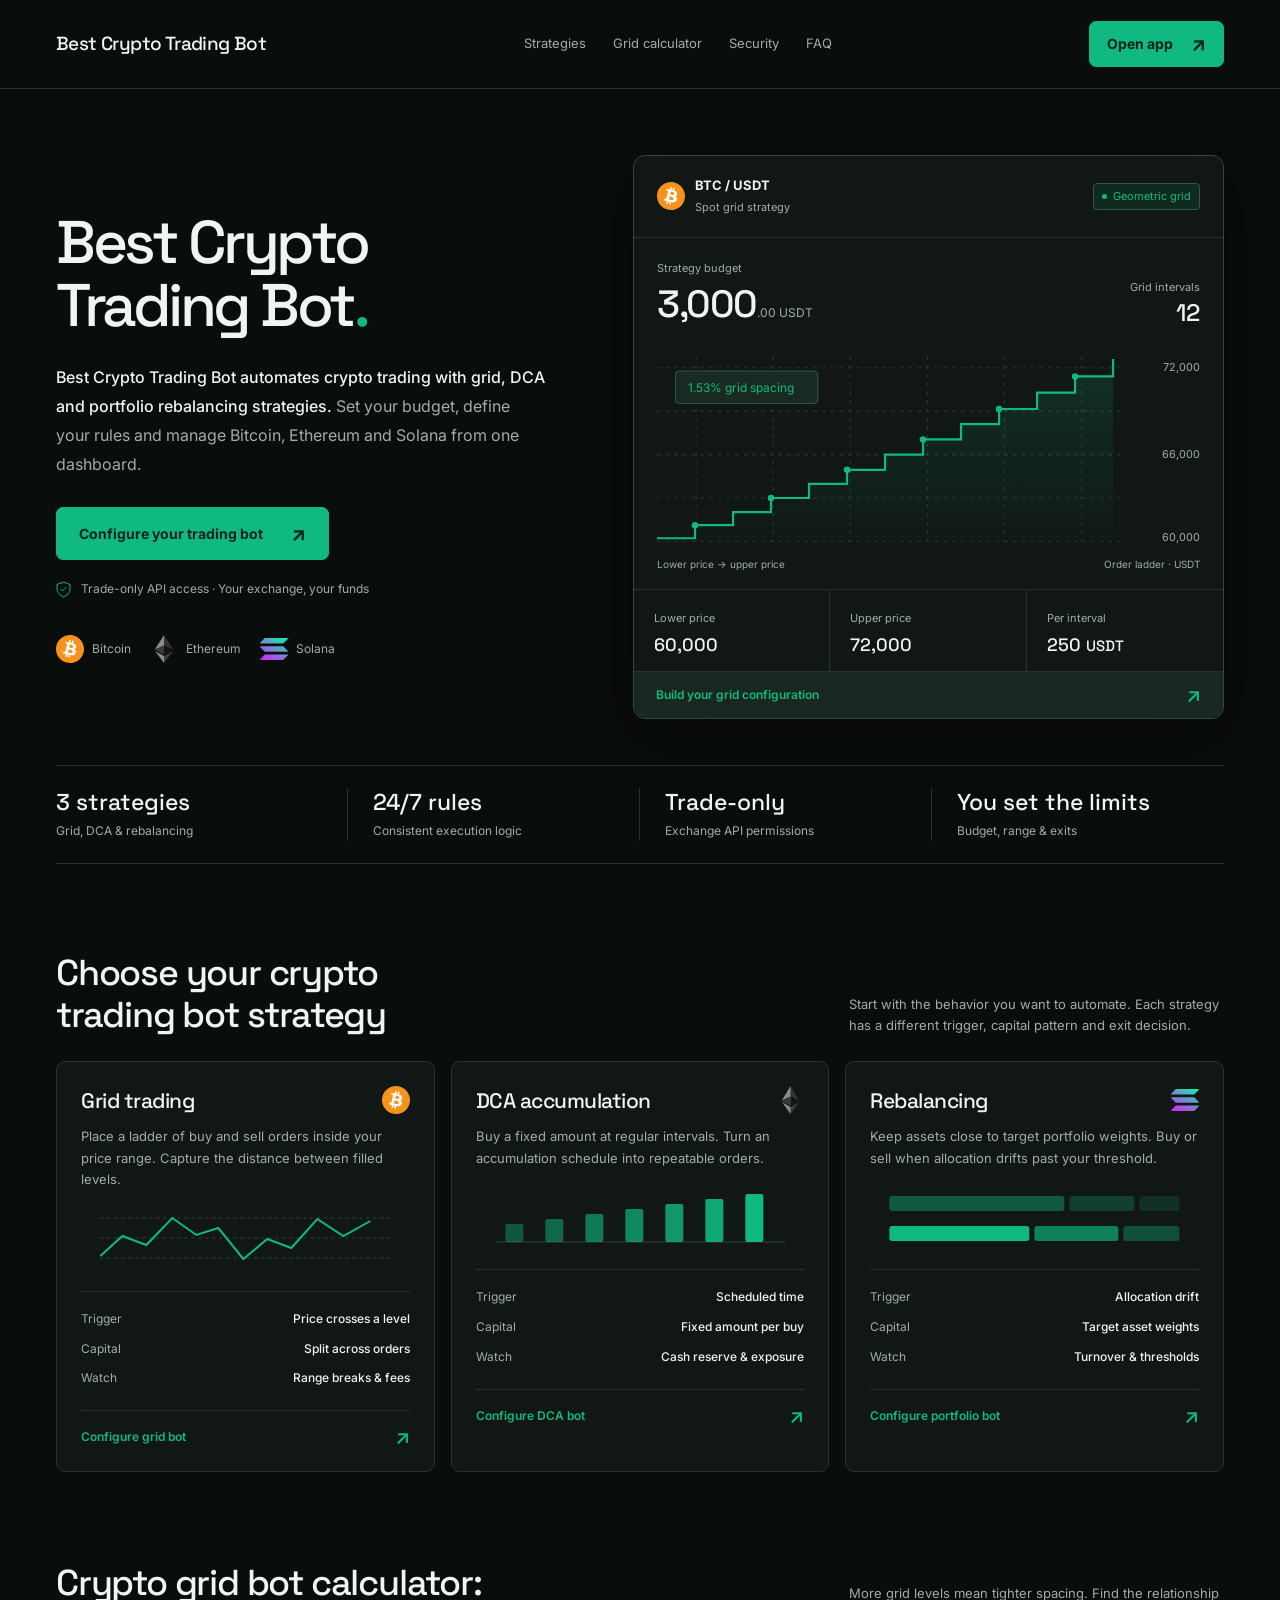
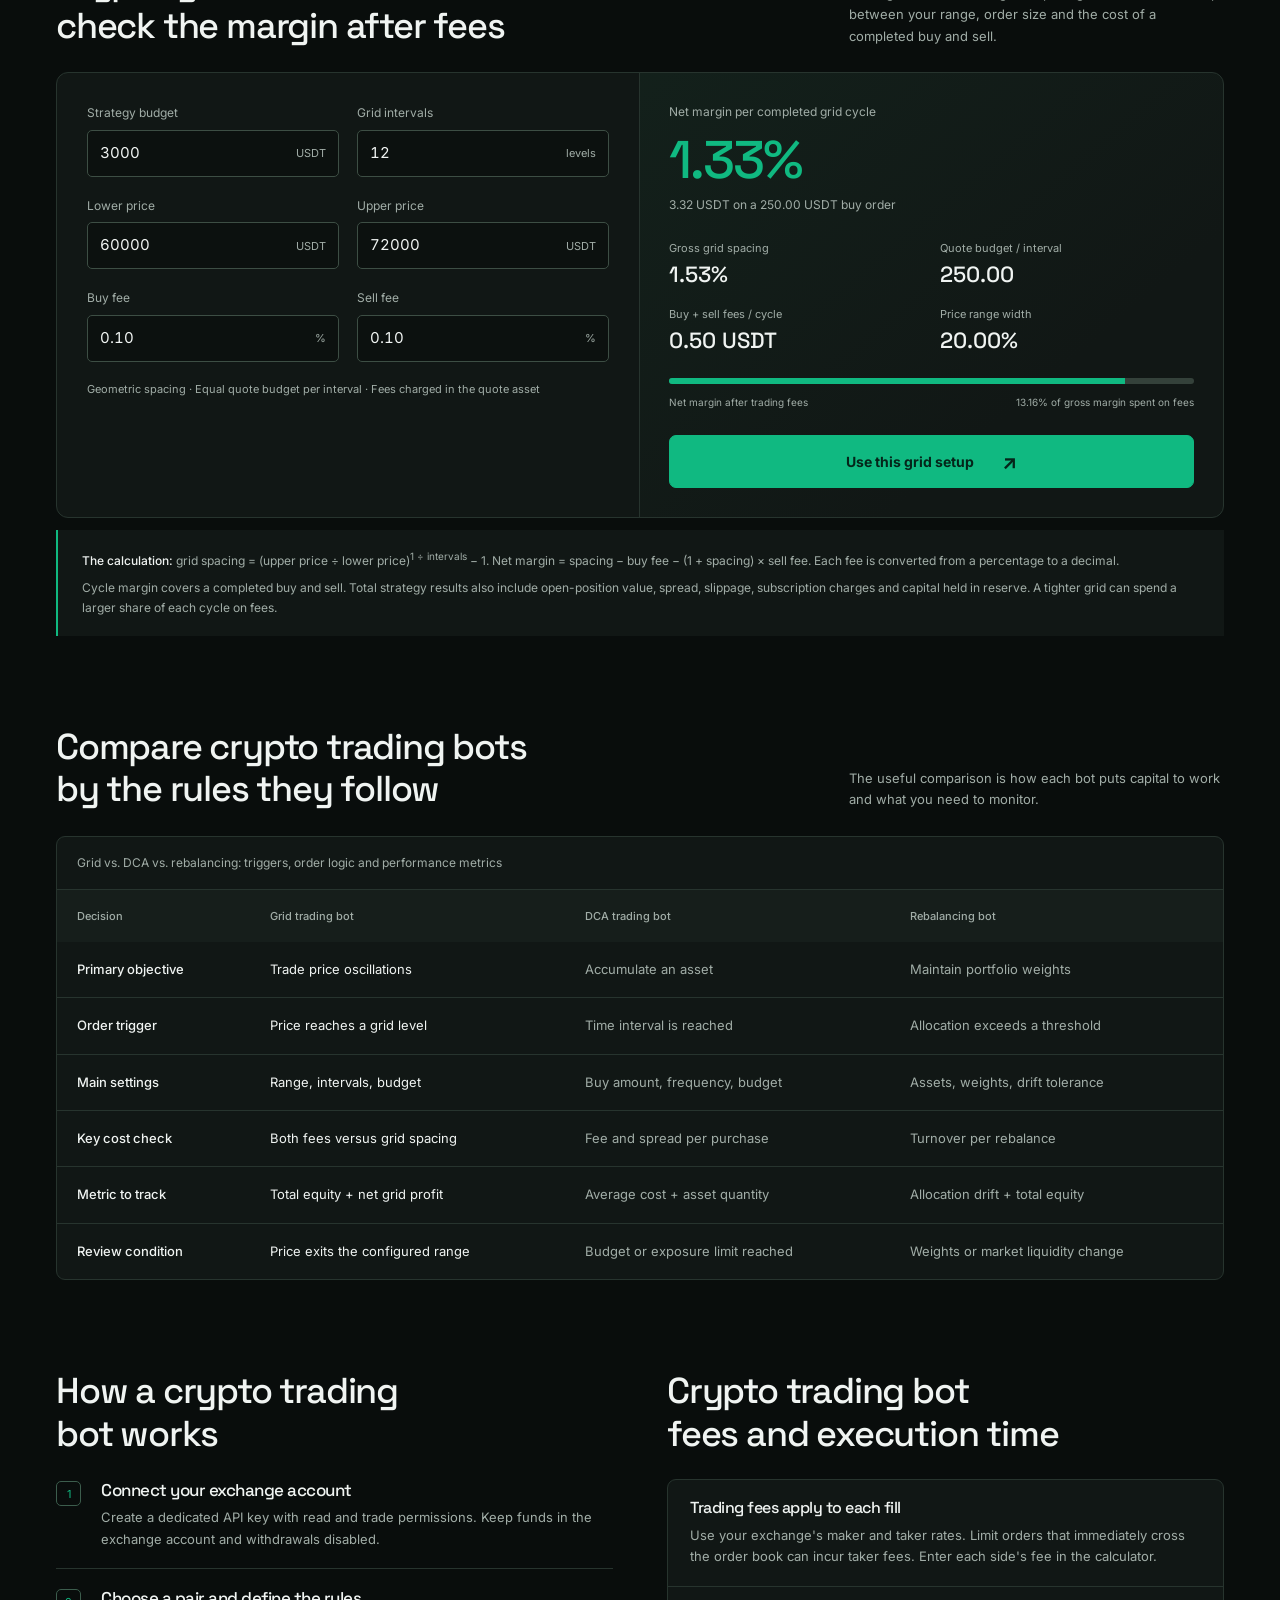
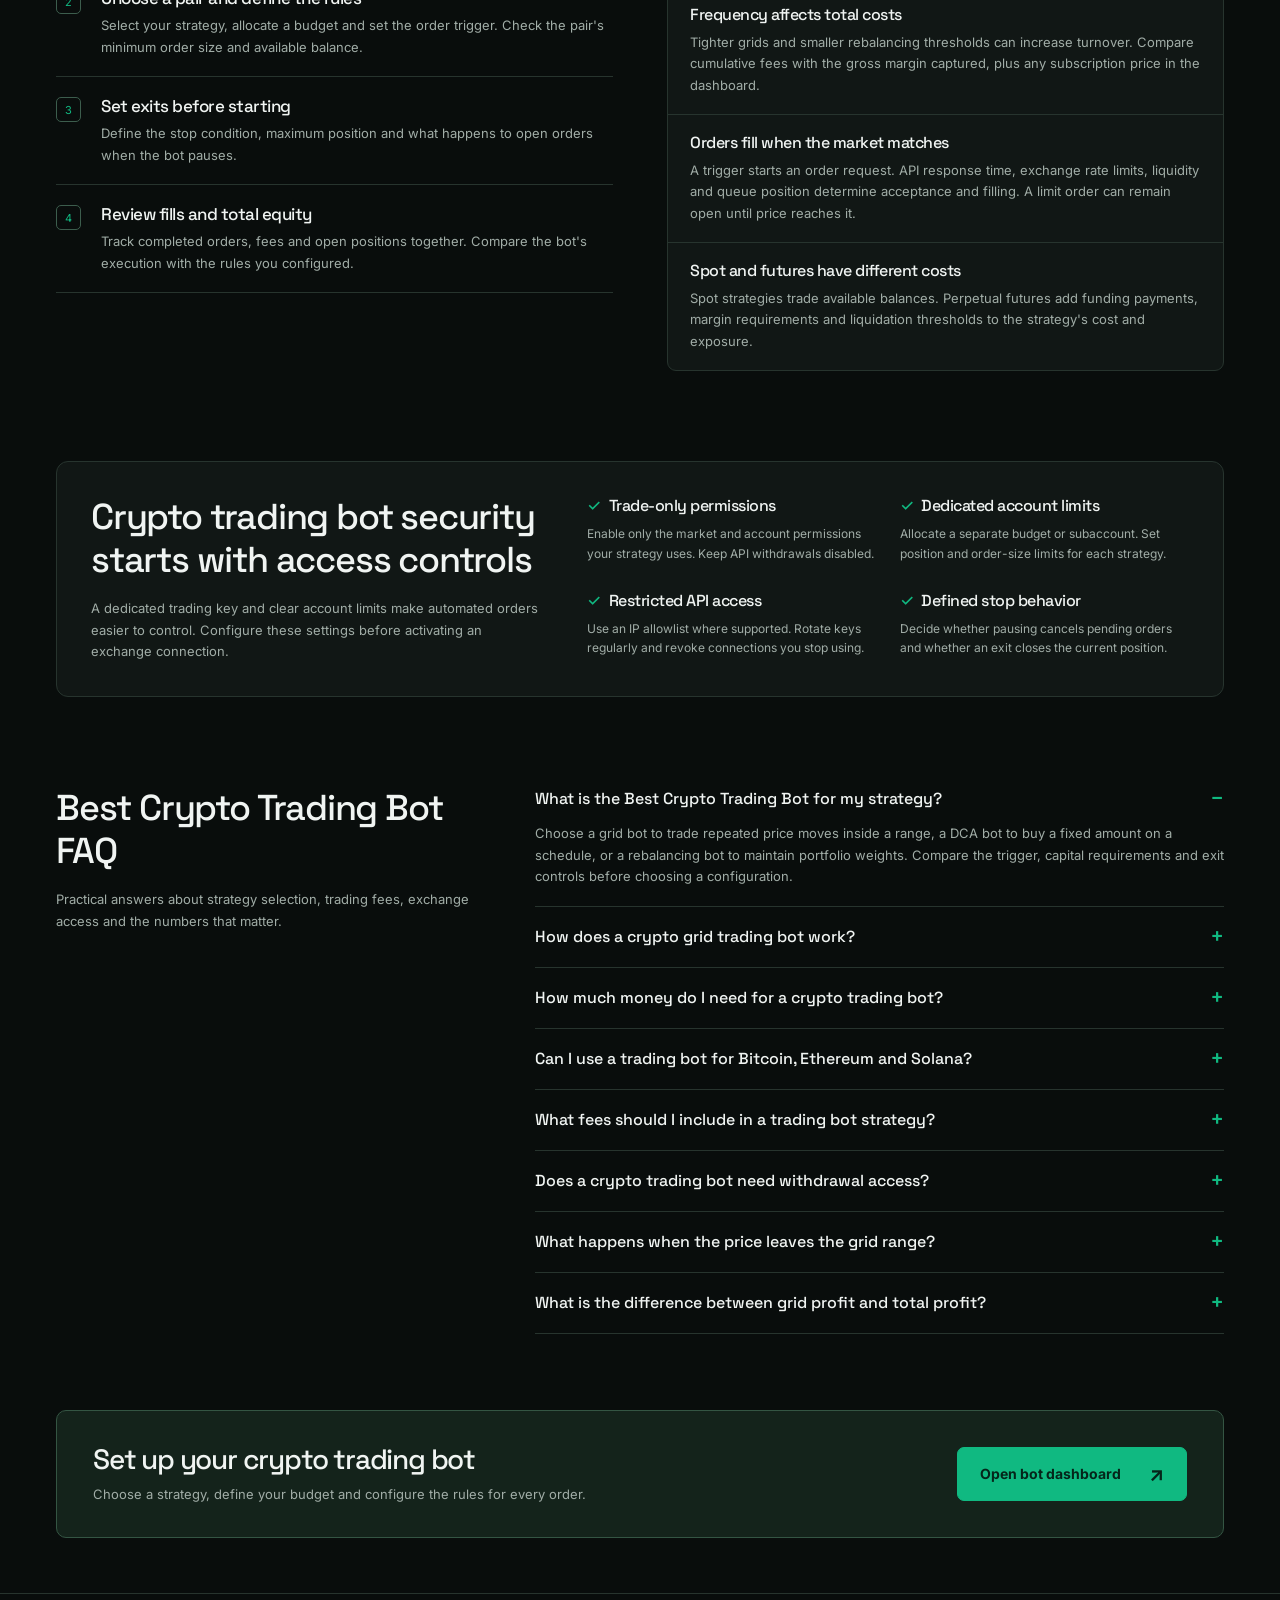
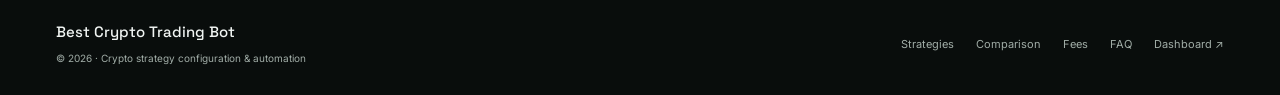
==== commit 1891412f: "redesign: clean template" ====
--- a/index.html
+++ b/index.html
@@ -1,299 +1,118 @@
 <!doctype html>
 <html lang="en">
 <head>
-  <meta charset="utf-8">
-  <meta name="viewport" content="width=device-width, initial-scale=1">
-  <title>Best Crypto Trading Bot — Automate crypto trading, around the clock</title>
-  <meta name="description" content="Best Crypto Trading Bot is a comparison topic for software that automates cryptocurrency trades according to configured strategies and exchange permis">
-  <meta name="robots" content="index,follow,max-snippet:-1,max-image-preview:large,max-video-preview:-1">
-  <meta name="theme-color" content="#eef0f3">
-  <link rel="canonical" href="https://best-crypto-trading-bot.github.io/">
-  <link rel="icon" type="image/png" href="favicon.png">
-  <link rel="prefetch" href="dashboard/index.html">
-  <link rel="preconnect" href="https://defillama.com/" crossorigin>
-  <link rel="preconnect" href="https://coins.llama.fi" crossorigin>
-  <meta property="og:type" content="website"><meta property="og:url" content="https://best-crypto-trading-bot.github.io/">
-  <meta property="og:title" content="Best Crypto Trading Bot — Automate crypto trading, around the clock">
-  <meta property="og:description" content="Best Crypto Trading Bot is a comparison topic for software that automates cryptocurrency trades according to configured strategies and exchange permis">
-  <meta property="og:site_name" content="Best Crypto Trading Bot dashboard"><meta property="og:image" content="https://best-crypto-trading-bot.github.io/og-cover.png">
-  <meta name="twitter:card" content="summary_large_image"><meta name="twitter:title" content="Best Crypto Trading Bot — Automate crypto trading, around the clock"><meta name="twitter:description" content="Best Crypto Trading Bot is a comparison topic for software that automates cryptocurrency trades according to configured strategies and exchange permis"><meta name="twitter:image" content="https://best-crypto-trading-bot.github.io/og-cover.png">
-  <script type="application/ld+json">
-  {
-    "@context":"https://schema.org",
-    "@graph":[
-      {"@type":"WebSite","@id":"https://best-crypto-trading-bot.github.io/#website","url":"https://best-crypto-trading-bot.github.io/","name":"Best Crypto Trading Bot dashboard","inLanguage":"en-US"},
-      {"@type":"Thing","@id":"https://best-crypto-trading-bot.github.io/#brand","name":"Best Crypto Trading Bot",
-       "description":"Best Crypto Trading Bot is a comparison topic for software that automates cryptocurrency trades according to configured strategies and exchange permissions.",
-       "sameAs":["https://hummingbot.org/", "https://docs.freqtrade.io/en/stable/", "https://help.3commas.io/en/articles/3108940-dca-bot-interface-and-main-settings", "https://www.cryptohopper.com/"]},
-      {"@type":"WebPage","@id":"https://best-crypto-trading-bot.github.io/#webpage","url":"https://best-crypto-trading-bot.github.io/","name":"Best Crypto Trading Bot \u2014 Automate crypto trading, around the clock","description":"Best Crypto Trading Bot is a comparison topic for software that automates cryptocurrency trades according to configured strategies and exchange permis","isPartOf":{"@id":"https://best-crypto-trading-bot.github.io/#website"},"about":{"@id":"https://best-crypto-trading-bot.github.io/#brand"},"mainEntity":{"@id":"https://best-crypto-trading-bot.github.io/#brand"},"inLanguage":"en-US","mentions":[{"@type":"Thing","name":"Algorithmic trading","sameAs":"https://en.wikipedia.org/wiki/Algorithmic_trading"},{"@type":"Thing","name":"Market making","sameAs":"https://hummingbot.org/strategies/v1-strategies/pure-market-making/"}]},
-      {"@type":"ItemList","@id":"https://best-crypto-trading-bot.github.io/#resources","name":"Best Crypto Trading Bot \u2014 resources & references","itemListElement":[{"@type":"ListItem","position":1,"name":"Kraken AI Bot Guide","url":"https://www.kraken.com/learn/crypto-ai-trading-bots"},{"@type":"ListItem","position":2,"name":"Bybit Trading Bot Guide","url":"https://www.bybit.com/en/learn/trading/what-is-crypto-trading-bot"},{"@type":"ListItem","position":3,"name":"Algorithmic Trading","url":"https://en.wikipedia.org/wiki/Algorithmic_trading"},{"@type":"ListItem","position":4,"name":"Crypto Trading Survey","url":"https://arxiv.org/abs/2003.11352"},{"@type":"ListItem","position":5,"name":"Bitcoin Market","url":"https://www.kraken.com/prices/bitcoin"},{"@type":"ListItem","position":6,"name":"Ethereum Market","url":"https://www.kraken.com/prices/ethereum"},{"@type":"ListItem","position":7,"name":"Exchange Rankings","url":"https://coinmarketcap.com/rankings/exchanges/"},{"@type":"ListItem","position":8,"name":"Hummingbot Connectors","url":"https://hummingbot.org/connectors/"},{"@type":"ListItem","position":9,"name":"Hummingbot Documentation","url":"https://hummingbot.org/docs/"},{"@type":"ListItem","position":10,"name":"Freqtrade Documentation","url":"https://docs.freqtrade.io/en/stable/"},{"@type":"ListItem","position":11,"name":"3Commas DCA Settings","url":"https://help.3commas.io/en/articles/3108940-dca-bot-interface-and-main-settings"},{"@type":"ListItem","position":12,"name":"Crypto.com DCA Bot","url":"https://help.crypto.com/en/articles/6172353-dca-trading-bot"},{"@type":"ListItem","position":13,"name":"CFTC Trading Bot Advisory","url":"https://www.cftc.gov/LearnAndProtect/AdvisoriesAndArticles/AITradingBots.html"},{"@type":"ListItem","position":14,"name":"Freqtrade Stop-Loss Guide","url":"https://www.freqtrade.io/en/stable/stoploss/"},{"@type":"ListItem","position":15,"name":"3Commas Security Guide","url":"https://help.3commas.io/en/articles/4456595-3commas-security"},{"@type":"ListItem","position":16,"name":"Lookahead Bias Analysis","url":"https://www.freqtrade.io/en/stable/lookahead-analysis/"}]}
-    ]
-  }
-  </script>
-  <style>
-:root{
-  --bg:#eef0f3; --bg-2:#e7eaef; --panel:#ffffff; --field:#f1f3f7; --field-2:#e9edf2;
-  --ink:#151a21; --text:#414954; --muted:#6a727d; --faint:#9aa2ad;
-  --line:rgba(20,26,33,.09); --line-2:rgba(20,26,33,.14);
-  --accent:#0ea5a0; --accent-ink:#044542; --accent-soft:rgba(14,165,160,0.13); --accent-glow:rgba(14,165,160,0.3);
-  --cta:#171a20; --cta-hover:#0a0c10; --cta-ink:#ffffff;
-  --shadow-card:0 1px 0 rgba(20,26,33,.02), 0 40px 80px -42px rgba(24,32,48,.40), 0 14px 30px -22px rgba(24,32,48,.24);
-  --shadow-pop:0 24px 60px -26px rgba(24,32,48,.38), 0 8px 20px -12px rgba(24,32,48,.22);
-  --mono: ui-monospace, "SF Mono", SFMono-Regular, Menlo, Consolas, monospace;
-  --font: Inter, ui-sans-serif, system-ui, -apple-system, "Segoe UI", Roboto, sans-serif;
-  --ease: cubic-bezier(0.22, 0.7, 0.24, 1);
-  color-scheme: light;
-}
-html[data-theme="dark"]{
-  --bg:#0b0e13; --bg-2:#0e131b; --panel:#141a24; --field:#1b2230; --field-2:#232c3d;
-  --ink:#e9eef7; --text:#bcc5d6; --muted:#8b95a8; --faint:#606a7e;
-  --line:rgba(226,234,250,.10); --line-2:rgba(226,234,250,.18);
-  --accent:#51beba; --accent-ink:#86d2cf; --accent-soft:rgba(81,190,186,0.16); --accent-glow:rgba(81,190,186,0.34);
-  --cta:#51beba; --cta-hover:#45a39f; --cta-ink:#12161c;
-  --shadow-card:0 30px 70px -34px rgba(0,0,0,.66), 0 6px 18px -10px rgba(0,0,0,.5);
-  --shadow-pop:0 24px 60px -26px rgba(0,0,0,.7);
-  color-scheme: dark;
-}
-*{ box-sizing:border-box; }
-html{ height:100%; scroll-behavior:smooth; }
-@media (prefers-reduced-motion: reduce){ html{ scroll-behavior:auto; } }
-body{ margin:0; min-width:320px; height:100%; overflow:hidden; color:var(--text); background:var(--bg); font-family:var(--font); font-size:15px; line-height:1.55; -webkit-font-smoothing:antialiased; text-rendering:optimizeLegibility; }
-a{ color:inherit; text-decoration:none; }
-button{ font:inherit; color:inherit; background:none; border:none; cursor:pointer; }
-img{ display:block; max-width:100%; }
-h1,h2,h3,p{ margin:0; }
-a:focus-visible, button:focus-visible, summary:focus-visible{ outline:2px solid var(--accent); outline-offset:3px; border-radius:10px; }
-.skip{ position:absolute; left:-999px; }
-.skip:focus{ left:12px; top:12px; z-index:120; padding:9px 15px; border-radius:10px; background:var(--cta); color:var(--cta-ink); font-weight:750; }
-.bg{ position:fixed; inset:0; z-index:0; pointer-events:none; overflow:hidden; background:
-  radial-gradient(1100px 700px at 82% 116%, var(--bg-2), transparent 60%),
-  radial-gradient(900px 620px at -6% -8%, var(--bg-2), transparent 58%); }
-.bg::before{ content:""; position:absolute; right:-14%; bottom:-30%; width:min(92vw,940px); aspect-ratio:1; border-radius:50%;
-  background:repeating-radial-gradient(circle at center, transparent 0 86px, var(--line) 86px 87px); opacity:.5; mask:radial-gradient(circle at center, #000 62%, transparent 72%); }
-.bg::after{ content:""; position:absolute; left:-10%; top:-16%; width:min(70vw,560px); aspect-ratio:1; border-radius:50%;
-  background:repeating-radial-gradient(circle at center, transparent 0 64px, var(--line) 64px 65px); opacity:.4; mask:radial-gradient(circle at center, #000 60%, transparent 72%); }
-.topbar{ position:relative; z-index:70; flex:0 0 auto; display:flex; align-items:center; justify-content:space-between; gap:14px; padding:13px clamp(16px,3.4vw,34px);
-  background:color-mix(in srgb, var(--bg) 78%, transparent); backdrop-filter:saturate(140%) blur(12px); -webkit-backdrop-filter:saturate(140%) blur(12px); border-bottom:1px solid var(--line); }
-.tb-left{ display:flex; align-items:center; gap:12px; min-width:0; }
-.hamb{ display:grid; place-items:center; width:40px; height:40px; flex:0 0 auto; position:relative; border:1px solid var(--line-2); border-radius:12px; background:var(--panel); color:var(--ink); transition:border-color .15s var(--ease); }
-.hamb:hover{ border-color:var(--accent); }
-.hamb .bar{ position:absolute; left:11px; right:11px; height:2px; border-radius:2px; background:currentColor; transition:transform .24s var(--ease), opacity .18s var(--ease); }
-.hamb .bar:nth-child(1){ top:14px; } .hamb .bar:nth-child(2){ top:19px; } .hamb .bar:nth-child(3){ top:24px; }
-body.drawer-open .hamb .bar:nth-child(1){ transform:translateY(5px) rotate(45deg); }
-body.drawer-open .hamb .bar:nth-child(2){ opacity:0; }
-body.drawer-open .hamb .bar:nth-child(3){ transform:translateY(-5px) rotate(-45deg); }
-.brand{ display:flex; align-items:center; gap:11px; min-width:0; }
-.brand-logo{ width:34px; height:34px; flex:0 0 auto; display:grid; place-items:center; border-radius:10px; background:var(--panel); box-shadow:inset 0 0 0 1px var(--line-2); }
-.brand-logo img{ width:22px; height:22px; border-radius:50%; }
-.brand-name{ font-size:19px; font-weight:820; letter-spacing:-0.03em; color:var(--ink); line-height:1.1; white-space:nowrap; }
-.tb-right{ display:flex; align-items:center; gap:9px; }
-.theme-toggle{ display:inline-flex; align-items:center; gap:2px; padding:3px; border-radius:999px; background:var(--field); box-shadow:inset 0 0 0 1px var(--line); }
-.theme-toggle button{ display:grid; place-items:center; width:30px; height:30px; border-radius:999px; color:var(--muted); transition:color .15s var(--ease), background-color .15s var(--ease); }
-.theme-toggle button svg{ width:15px; height:15px; }
-.theme-toggle button[aria-pressed="true"]{ color:var(--ink); background:var(--panel); box-shadow:0 2px 8px -3px rgba(0,0,0,.28); }
-.btn-app{ display:inline-flex; align-items:center; gap:8px; padding:9px 15px; border-radius:11px; background:var(--panel); color:var(--ink); font-size:13.5px; font-weight:700; letter-spacing:-0.01em; box-shadow:inset 0 0 0 1px var(--line-2); transition:box-shadow .15s var(--ease), transform .15s var(--ease); white-space:nowrap; }
-.btn-app svg{ width:16px; height:16px; color:var(--muted); }
-.btn-app:hover{ box-shadow:inset 0 0 0 1px var(--accent); transform:translateY(-1px); }
-.btn-app:hover svg{ color:var(--accent-ink); }
-.scrim{ position:fixed; inset:0; z-index:80; background:rgba(10,14,17,.42); opacity:0; visibility:hidden; transition:opacity .28s var(--ease), visibility .28s var(--ease); }
-body.drawer-open .scrim{ opacity:1; visibility:visible; }
-.drawer{ position:fixed; z-index:90; top:0; left:0; height:100dvh; width:300px; max-width:86vw; display:flex; flex-direction:column; padding:16px 14px 16px; background:var(--panel); border-right:1px solid var(--line); box-shadow:var(--shadow-pop);
-  transform:translateX(-104%); transition:transform .3s var(--ease); overflow-y:auto; }
-body.drawer-open .drawer{ transform:translateX(0); }
-.drawer-head{ display:flex; align-items:center; justify-content:space-between; gap:10px; padding:2px 6px 8px; }
-.drawer-head .brand-name{ font-size:15px; }
-.drawer-close{ display:grid; place-items:center; width:34px; height:34px; border-radius:10px; color:var(--muted); }
-.drawer-close:hover{ color:var(--ink); background:var(--field); }
-.drawer-close svg{ width:17px; height:17px; }
-.nav-label{ margin:15px 12px 6px; font-size:10px; font-weight:750; letter-spacing:0.15em; text-transform:uppercase; color:var(--faint); }
-.nav-item{ display:flex; align-items:center; gap:12px; padding:9px 12px; border-radius:10px; color:var(--text); font-size:14px; font-weight:650; transition:color .15s var(--ease), background-color .15s var(--ease); }
-.nav-item .ni-ico{ width:18px; height:18px; flex:0 0 auto; color:var(--muted); }
-.nav-item.is-active{ color:var(--accent-ink); background:var(--accent-soft); }
-.nav-item.is-active .ni-ico{ color:var(--accent-ink); }
-.nav-item:hover{ color:var(--ink); background:var(--field); }
-.nav-group{ border-radius:10px; }
-.nav-group summary{ display:flex; align-items:center; gap:12px; padding:9px 12px; border-radius:10px; color:var(--text); font-size:14px; font-weight:650; cursor:pointer; list-style:none; transition:color .15s var(--ease), background-color .15s var(--ease); }
-.nav-group summary::-webkit-details-marker{ display:none; }
-.nav-group summary .ni-ico{ width:18px; height:18px; flex:0 0 auto; color:var(--muted); }
-.nav-group summary .chev{ width:15px; height:15px; margin-left:auto; color:var(--faint); transition:transform .2s var(--ease); }
-.nav-group summary:hover{ color:var(--ink); background:var(--field); }
-.nav-group[open] summary{ color:var(--ink); }
-.nav-group[open] summary .chev{ transform:rotate(180deg); }
-.nav-sub{ display:flex; flex-direction:column; gap:1px; padding:2px 0 8px 42px; }
-.nav-sub a{ display:flex; align-items:baseline; gap:7px; padding:6px 10px; border-radius:8px; color:var(--muted); font-size:12.5px; font-weight:550; transition:color .15s var(--ease), background-color .15s var(--ease); }
-.nav-sub a small{ color:var(--faint); font-size:10.5px; font-weight:500; }
-.nav-sub a:hover{ color:var(--accent-ink); background:var(--field); }
-.drawer-foot{ margin-top:auto; padding-top:13px; border-top:1px solid var(--line); }
-.disclose{ margin:8px 8px 0; font-size:11px; line-height:1.5; color:var(--muted); }
-.disclose strong{ color:var(--text); font-weight:750; }
-.fine{ margin:6px 8px 0; font-size:10.5px; line-height:1.45; color:var(--faint); }
-.app{ height:100dvh; display:flex; flex-direction:column; overflow:hidden; position:relative; z-index:1; }
-.wrap{ flex:1 1 auto; min-height:0; display:grid; place-items:center; overflow:hidden; }
-.stage{ width:100%; max-width:560px; max-height:100%; margin-inline:auto; padding:clamp(14px,3vh,36px) clamp(16px,3.4vw,26px); display:flex; flex-direction:column; align-items:center; text-align:center; }
-.lead{ margin:0 0 clamp(13px,2.2vh,20px); max-width:24ch; font-size:clamp(19px,2.5vw,27px); line-height:1.16; letter-spacing:-0.025em; font-weight:750; color:var(--ink); }
-.lead .hl{ color:var(--accent-ink); }
-.hero-chips{ display:flex; flex-wrap:wrap; justify-content:center; gap:9px; margin-top:clamp(13px,2.2vh,18px); }
-.hchip{ display:inline-flex; align-items:baseline; gap:7px; padding:8px 13px; border-radius:12px; background:var(--panel); box-shadow:inset 0 0 0 1px var(--line); font-size:12px; font-weight:600; color:var(--muted); transition:box-shadow .15s var(--ease), color .15s var(--ease); }
-.hchip b{ color:var(--ink); font-family:var(--mono); font-size:12.5px; font-weight:650; font-variant-numeric:tabular-nums; }
-.hchip .ext{ color:var(--faint); font-size:10px; }
-a.hchip:hover{ box-shadow:inset 0 0 0 1px var(--accent); color:var(--text); }
-a.hchip:hover .ext{ color:var(--accent-ink); }
-.swap-card{ position:relative; width:min(480px,100%); border-radius:28px; background:var(--panel); padding:clamp(20px,4vw,30px); text-align:left; box-shadow:var(--shadow-card); }
-.card-head{ display:flex; align-items:center; justify-content:space-between; margin:2px 4px 17px; }
-.card-title{ font-size:15px; font-weight:800; letter-spacing:-0.02em; color:var(--ink); }
-.badge{ display:inline-flex; align-items:center; gap:6px; padding:5px 11px; border-radius:999px; color:var(--accent-ink); background:var(--accent-soft); font-size:10px; font-weight:750; letter-spacing:0.07em; text-transform:uppercase; }
-.badge i{ width:6px; height:6px; border-radius:50%; background:var(--accent); }
-.field{ position:relative; padding:17px 18px 18px; border-radius:19px; background:var(--field); }
-.field + .field{ margin-top:6px; }
-.field-top{ display:flex; align-items:center; justify-content:space-between; }
-.field-label{ font-size:12px; font-weight:600; color:var(--muted); }
-.field-bal{ font-size:11px; font-weight:600; color:var(--faint); }
-.field-row{ display:flex; align-items:center; justify-content:space-between; gap:12px; margin-top:11px; min-width:0; }
-.amount{ min-width:0; }
-.amount b{ display:block; font-size:clamp(29px,5vw,38px); font-weight:750; line-height:1; letter-spacing:-0.02em; color:var(--ink); font-variant-numeric:tabular-nums; }
-.amount span{ display:block; margin-top:6px; font-size:11px; font-weight:600; color:var(--faint); }
-.token-pill{ display:inline-flex; align-items:center; gap:10px; flex:0 0 auto; padding:7px 12px 7px 8px; border-radius:999px; background:var(--panel); box-shadow:0 4px 14px -8px rgba(0,0,0,.4), inset 0 0 0 1px var(--line); transition:box-shadow .15s var(--ease); }
-.token-pill:hover{ box-shadow:0 6px 18px -8px rgba(0,0,0,.42), inset 0 0 0 1px var(--line-2); }
-.token-pill img{ width:26px; height:26px; flex:0 0 auto; border-radius:50%; }
-.token-meta{ display:flex; flex-direction:column; line-height:1.05; min-width:0; }
-.token-meta small{ font-size:9.5px; font-weight:600; letter-spacing:0.06em; text-transform:uppercase; color:var(--faint); }
-.token-meta b{ font-size:15px; font-weight:800; letter-spacing:-0.01em; color:var(--ink); white-space:nowrap; }
-.token-pill .chev{ width:14px; height:14px; flex:0 0 auto; color:var(--faint); }
-.reverse{ position:relative; z-index:2; display:grid; place-items:center; width:40px; height:40px; margin:-14px auto; border:4px solid var(--panel); border-radius:13px; background:var(--field-2); color:var(--muted); box-shadow:0 6px 16px -8px rgba(0,0,0,.4); transition:transform .28s var(--ease), color .15s var(--ease), background-color .15s var(--ease); }
-.reverse svg{ width:16px; height:16px; }
-.reverse:hover{ color:var(--cta-ink); background:var(--accent); transform:rotate(180deg); }
-.details-btn{ display:flex; align-items:center; justify-content:center; gap:8px; width:100%; margin-top:12px; padding:12px; border-radius:14px; background:var(--field); color:var(--muted); font-size:12px; font-weight:750; letter-spacing:0.06em; text-transform:uppercase; transition:color .15s var(--ease), background-color .15s var(--ease); }
-.details-btn svg{ width:14px; height:14px; transition:transform .2s var(--ease); }
-.details-btn:hover{ color:var(--ink); }
-.details-btn[aria-expanded="true"] svg{ transform:rotate(180deg); }
-.details{ overflow:hidden; max-height:0; opacity:0; transition:max-height .3s var(--ease), opacity .22s var(--ease), margin .3s var(--ease); }
-.details.open{ max-height:280px; opacity:1; margin-top:6px; }
-.d-row{ display:flex; align-items:center; justify-content:space-between; gap:12px; padding:11px 8px; border-bottom:1px solid var(--line); }
-.d-row:last-child{ border-bottom:0; }
-.d-row span{ font-size:12.5px; font-weight:600; color:var(--muted); }
-.d-row b{ font-size:12.5px; font-weight:700; color:var(--text); }
-.d-row b.ok{ color:var(--accent-ink); }
-.d-row b.mono{ font-family:var(--mono); font-size:11px; }
-.cta{ display:flex; align-items:center; justify-content:center; gap:8px; margin-top:12px; padding:16px; border-radius:16px; background:var(--cta); color:var(--cta-ink); font-size:15px; font-weight:800; letter-spacing:0.03em; text-transform:uppercase; box-shadow:0 16px 34px -16px rgba(0,0,0,.5); transition:background-color .15s var(--ease), transform .15s var(--ease); }
-.cta svg{ width:16px; height:16px; }
-.cta:hover{ background:var(--cta-hover); transform:translateY(-1px); }
-.card-note{ margin:13px 4px 0; font-size:11px; line-height:1.5; color:var(--faint); text-align:center; }
-.card-note a{ color:var(--muted); text-decoration:underline; text-decoration-color:var(--line-2); text-underline-offset:2px; }
-.card-note a:hover{ color:var(--accent-ink); }
-@media (max-width:560px){
-  .brand-name{ font-size:16px; } .btn-app span{ display:none; } .btn-app{ padding:9px 11px; }
-  .stage{ padding:12px 16px; }
-  .lead{ font-size:clamp(18px,5.5vw,24px); margin-bottom:14px; }
-  .swap-card{ padding:18px; } .field{ padding:14px 15px 15px; } .amount b{ font-size:29px; }
-  .hero-chips{ margin-top:12px; }
-}
-@media (max-height:700px){ .lead{ font-size:clamp(17px,4.5vw,21px); margin-bottom:10px; } .hero-chips{ display:none; } }
-@media (max-height:600px){ .field{ padding:12px 15px 13px; } .amount b{ font-size:26px; } .details-btn{ margin-top:8px; padding:9px; } .cta{ padding:14px; margin-top:8px; } }
-@media (prefers-reduced-motion: reduce){ *{ transition:none !important; } }
-.stage.is-hero{ max-width:780px; }
-.hero{ display:flex; flex-direction:column; align-items:center; text-align:center; }
-.hero-h2{ margin:0; max-width:17ch; font-size:clamp(31px,5.8vw,56px); line-height:1.04; letter-spacing:-0.035em; font-weight:830; color:var(--ink); }
-.hero-h2 .hl{ color:var(--accent-ink); }
-.hero-sub{ margin:clamp(16px,2.8vh,23px) auto 0; max-width:54ch; font-size:clamp(15px,1.65vw,18px); line-height:1.58; color:var(--muted); font-weight:450; }
-.hero-cta{ display:flex; flex-wrap:wrap; align-items:center; justify-content:center; gap:12px; margin-top:clamp(22px,3.6vh,32px); }
-.hero-cta .cta{ margin-top:0; text-transform:none; letter-spacing:0.005em; padding:15px 26px; font-size:15px; border-radius:14px; }
-.hero-cta .cta-ghost{ background:var(--panel); color:var(--ink); box-shadow:inset 0 0 0 1px var(--line-2); }
-.hero-cta .cta-ghost:hover{ background:var(--field); box-shadow:inset 0 0 0 1px var(--accent); transform:translateY(-1px); }
-@media (max-width:560px){ .hero-cta{ flex-direction:column; width:100%; max-width:340px; } .hero-cta .cta{ width:100%; } }
-@media (max-height:640px){ .hero-sub{ font-size:14px; margin-top:12px; } .hero-chips{ display:none; } }
-  </style>
-  <script>document.documentElement.classList.add('js')</script>
+<meta charset="utf-8">
+<meta name="viewport" content="width=device-width, initial-scale=1">
+<title>Best Crypto Trading Bot | Grid, DCA &amp; Fee Calculator</title>
+<meta name="description" content="Best Crypto Trading Bot for Bitcoin, Ethereum and Solana. Compare grid, DCA and rebalancing strategies, calculate trading fees and configure your bot.">
+<meta name="robots" content="index,follow,max-image-preview:large">
+<link rel="canonical" href="https://best-crypto-trading-bot.github.io/">
+<meta property="og:type" content="website">
+<meta property="og:site_name" content="Best Crypto Trading Bot">
+<meta property="og:title" content="Best Crypto Trading Bot | Grid, DCA &amp; Fee Calculator">
+<meta property="og:description" content="Best Crypto Trading Bot for Bitcoin, Ethereum and Solana. Compare grid, DCA and rebalancing strategies, calculate trading fees and configure your bot.">
+<meta property="og:url" content="https://best-crypto-trading-bot.github.io/">
+<meta property="og:image" content="https://best-crypto-trading-bot.github.io/og.png">
+<meta property="og:image:width" content="1200">
+<meta property="og:image:height" content="630">
+<meta property="og:image:alt" content="Best Crypto Trading Bot dashboard with a Bitcoin grid order ladder and strategy metrics">
+<meta property="og:locale" content="en_US">
+<meta name="twitter:card" content="summary_large_image">
+<meta name="twitter:title" content="Best Crypto Trading Bot | Grid, DCA &amp; Fee Calculator">
+<meta name="twitter:description" content="Best Crypto Trading Bot for Bitcoin, Ethereum and Solana. Compare grid, DCA and rebalancing strategies, calculate trading fees and configure your bot.">
+<meta name="twitter:image" content="https://best-crypto-trading-bot.github.io/og.png">
+<meta name="theme-color" content="#090D0C">
+<meta name="twitter:url" content="https://best-crypto-trading-bot.github.io/">
+<meta name="twitter:image:alt" content="Best Crypto Trading Bot strategy dashboard">
+<link rel="icon" href="favicon.svg" type="image/svg+xml">
+<link rel="apple-touch-icon" href="apple-touch-icon.png">
+<link rel="preconnect" href="https://fonts.googleapis.com">
+<link rel="preconnect" href="https://fonts.gstatic.com" crossorigin>
+<link rel="stylesheet" href="https://fonts.googleapis.com/css2?family=Inter:wght@400;500;600;700&family=Space+Grotesk:wght@500;700&display=swap">
+<link rel="stylesheet" href="assets/site.css">
+<script type="application/ld+json">{"@context": "https://schema.org", "@graph": [{"@type": "WebSite", "@id": "https://best-crypto-trading-bot.github.io/#website", "url": "https://best-crypto-trading-bot.github.io/", "name": "Best Crypto Trading Bot", "inLanguage": "en"}, {"@type": "WebPage", "@id": "https://best-crypto-trading-bot.github.io/#webpage", "url": "https://best-crypto-trading-bot.github.io/", "name": "Best Crypto Trading Bot", "description": "Best Crypto Trading Bot for Bitcoin, Ethereum and Solana. Compare grid, DCA and rebalancing strategies, calculate trading fees and configure your bot.", "isPartOf": {"@id": "https://best-crypto-trading-bot.github.io/#website"}, "about": {"@id": "https://best-crypto-trading-bot.github.io/#application"}, "breadcrumb": {"@id": "https://best-crypto-trading-bot.github.io/#breadcrumb"}, "mainEntity": {"@id": "https://best-crypto-trading-bot.github.io/#application"}, "primaryImageOfPage": {"@type": "ImageObject", "url": "https://best-crypto-trading-bot.github.io/og.png", "width": 1200, "height": 630}, "inLanguage": "en"}, {"@type": "SoftwareApplication", "@id": "https://best-crypto-trading-bot.github.io/#application", "name": "Best Crypto Trading Bot", "url": "https://best-crypto-trading-bot.github.io/dashboard/", "applicationCategory": "FinanceApplication", "operatingSystem": "Web", "description": "Configure crypto grid, DCA and portfolio rebalancing strategies. Compare order spacing, capital per order and trading fees.", "featureList": ["Grid strategy configuration", "DCA strategy configuration", "Portfolio rebalancing comparison", "Grid spacing and trading fee calculator"], "image": "https://best-crypto-trading-bot.github.io/og.png"}, {"@type": "BreadcrumbList", "@id": "https://best-crypto-trading-bot.github.io/#breadcrumb", "itemListElement": [{"@type": "ListItem", "position": 1, "name": "Best Crypto Trading Bot", "item": "https://best-crypto-trading-bot.github.io/"}]}, {"@type": "FAQPage", "@id": "https://best-crypto-trading-bot.github.io/#faq", "isPartOf": {"@id": "https://best-crypto-trading-bot.github.io/#webpage"}, "mainEntity": [{"@type": "Question", "name": "What is the Best Crypto Trading Bot for my strategy?", "acceptedAnswer": {"@type": "Answer", "text": "Choose a grid bot to trade repeated price moves inside a range, a DCA bot to buy a fixed amount on a schedule, or a rebalancing bot to maintain portfolio weights. Compare the trigger, capital requirements and exit controls before choosing a configuration."}}, {"@type": "Question", "name": "How does a crypto grid trading bot work?", "acceptedAnswer": {"@type": "Answer", "text": "A grid bot splits a price range into levels. It places buy orders at lower levels and sell orders at higher levels, then replaces filled orders according to the grid rules. A geometric grid uses the same percentage distance between adjacent levels. Trading fees reduce the margin on each completed pair of orders."}}, {"@type": "Question", "name": "How much money do I need for a crypto trading bot?", "acceptedAnswer": {"@type": "Answer", "text": "The minimum budget depends on the exchange minimum order size and the number of funded orders. At $10 per order, 12 equally funded orders need at least $120 before fees and reserves. Check minimum quantity, price precision and the required base and quote balances for your selected pair."}}, {"@type": "Question", "name": "Can I use a trading bot for Bitcoin, Ethereum and Solana?", "acceptedAnswer": {"@type": "Answer", "text": "Use BTC, ETH or SOL trading pairs available on your connected exchange. Select a quote asset such as USDT or USDC, then set a separate budget and rules for each pair. Liquidity, order minimums and fee tiers differ by market."}}, {"@type": "Question", "name": "What fees should I include in a trading bot strategy?", "acceptedAnswer": {"@type": "Answer", "text": "Include the maker or taker fee on both the buy and sell, the bid-ask spread, slippage and any bot subscription charge. A 0.10% buy fee and a 0.10% sell fee cost about 0.20% across a round trip relative to the initial order value. Funding payments also apply to perpetual futures positions."}}, {"@type": "Question", "name": "Does a crypto trading bot need withdrawal access?", "acceptedAnswer": {"@type": "Answer", "text": "Use an exchange API key with read and trade permissions, and keep withdrawals disabled. Restrict the key to the required account, apply an IP allowlist when supported, and revoke unused keys from the exchange settings."}}, {"@type": "Question", "name": "What happens when the price leaves the grid range?", "acceptedAnswer": {"@type": "Answer", "text": "A fixed grid has no additional levels outside its boundaries. Below the lower limit, the position becomes more concentrated in the base asset; above the upper limit, it becomes more concentrated in the quote asset. Set a stop condition and review whether to pause, close or adjust the range."}}, {"@type": "Question", "name": "What is the difference between grid profit and total profit?", "acceptedAnswer": {"@type": "Answer", "text": "Grid profit measures completed buy and sell cycles after their trading fees. Total profit also includes the changing value of open positions and other costs. Review realized profit, unrealized profit and total equity together when evaluating a bot."}}]}]}</script>
 </head>
 <body>
-  <a class="skip" href="#route-preview">Skip to preview</a>
-  <div class="bg" aria-hidden="true"></div>
-
-  <div class="app">
-  <header class="topbar">
-    <div class="tb-left">
-      <button class="hamb" type="button" id="hamb" aria-label="Open navigation" aria-controls="drawer" aria-expanded="false"><span class="bar"></span><span class="bar"></span><span class="bar"></span></button>
-      <div class="brand"><span class="brand-logo"><img src="favicon.png" width="22" height="22" alt="Best Crypto Trading Bot logo"></span><h1 class="brand-name">Best Crypto Trading Bot</h1></div>
-    </div>
-    <div class="tb-right">
-      <div class="theme-toggle" role="group" aria-label="Color theme">
-        <button type="button" id="theme-light" aria-pressed="true" aria-label="Light theme"><svg viewBox="0 0 24 24" fill="none" stroke="currentColor" stroke-width="1.9" aria-hidden="true"><circle cx="12" cy="12" r="4.2"/><path d="M12 2v2.4M12 19.6V22M2 12h2.4M19.6 12H22M4.9 4.9l1.7 1.7M17.4 17.4l1.7 1.7M19.1 4.9l-1.7 1.7M6.6 17.4l-1.7 1.7"/></svg></button>
-        <button type="button" id="theme-dark" aria-pressed="false" aria-label="Dark theme"><svg viewBox="0 0 24 24" fill="none" stroke="currentColor" stroke-width="1.9" aria-hidden="true"><path d="M20 14.5A8 8 0 0 1 9.5 4a6.5 6.5 0 1 0 10.5 10.5z"/></svg></button>
-      </div>
-      <a class="btn-app" href="dashboard/" target="_blank" rel="noopener noreferrer"><svg viewBox="0 0 24 24" fill="none" stroke="currentColor" stroke-width="1.8" aria-hidden="true"><rect x="3" y="6" width="18" height="12" rx="3"/><path d="M16 11h2"/></svg><span>Open app</span></a>
-    </div>
-  </header>
-
-  <div class="scrim" id="scrim" tabindex="-1"></div>
-  <aside class="drawer" id="drawer" aria-label="Primary" aria-hidden="true">
-    <div class="drawer-head">
-      <div class="brand"><span class="brand-logo"><img src="favicon.png" width="22" height="22" alt=""></span><span class="brand-name">Best Crypto Trading Bot</span></div>
-      <button class="drawer-close" type="button" id="drawer-close" aria-label="Close navigation"><svg viewBox="0 0 24 24" fill="none" stroke="currentColor" stroke-width="2" aria-hidden="true"><path d="M6 6l12 12M18 6L6 18"/></svg></button>
-    </div>
-    <nav aria-label="Sections">
-      <p class="nav-label">Bridge</p>
-      <a class="nav-item is-active" href="#route-preview" aria-current="page"><svg class="ni-ico" viewBox="0 0 24 24" fill="none" stroke="currentColor" stroke-width="1.8" aria-hidden="true"><path d="M7 10h11l-3-3M17 14H6l3 3"/></svg>Route preview</a>
-      <p class="nav-label">Understand</p>
-      <details class="nav-group" open><summary><svg class="ni-ico" viewBox="0 0 24 24" fill="none" stroke="currentColor" stroke-width="1.8" aria-hidden="true"><path d="M4 5h10a3 3 0 0 1 3 3v11a2 2 0 0 0-2-2H4zM20 5h-1a3 3 0 0 0-3 3v11a2 2 0 0 1 2-2h2z"/></svg>Bot fundamentals<svg class="chev" viewBox="0 0 24 24" fill="none" stroke="currentColor" stroke-width="2" aria-hidden="true"><path d="M6 9l6 6 6-6"/></svg></summary><div class="nav-sub"><a href="https://www.kraken.com/learn/crypto-ai-trading-bots" target="_blank" rel="noopener noreferrer">Kraken AI Bot Guide <small>Automation concepts and risks</small></a><a href="https://www.bybit.com/en/learn/trading/what-is-crypto-trading-bot" target="_blank" rel="noopener noreferrer">Bybit Trading Bot Guide <small>Strategies and bot types</small></a><a href="https://en.wikipedia.org/wiki/Algorithmic_trading" target="_blank" rel="noopener noreferrer">Algorithmic Trading <small>Core automated trading concepts</small></a><a href="https://arxiv.org/abs/2003.11352" target="_blank" rel="noopener noreferrer">Crypto Trading Survey <small>Academic market research overview</small></a></div></details>
-      <p class="nav-label">Markets &amp; data</p>
-      <details class="nav-group"><summary><svg class="ni-ico" viewBox="0 0 24 24" fill="none" stroke="currentColor" stroke-width="1.8" aria-hidden="true"><path d="M4 5h10a3 3 0 0 1 3 3v11a2 2 0 0 0-2-2H4zM20 5h-1a3 3 0 0 0-3 3v11a2 2 0 0 1 2-2h2z"/></svg>Trading signals<svg class="chev" viewBox="0 0 24 24" fill="none" stroke="currentColor" stroke-width="2" aria-hidden="true"><path d="M6 9l6 6 6-6"/></svg></summary><div class="nav-sub"><a href="https://www.kraken.com/prices/bitcoin" target="_blank" rel="noopener noreferrer">Bitcoin Market <small>Live BTC market data</small></a><a href="https://www.kraken.com/prices/ethereum" target="_blank" rel="noopener noreferrer">Ethereum Market <small>Live ETH market data</small></a><a href="https://coinmarketcap.com/rankings/exchanges/" target="_blank" rel="noopener noreferrer">Exchange Rankings <small>Liquidity and exchange rankings</small></a><a href="https://hummingbot.org/connectors/" target="_blank" rel="noopener noreferrer">Hummingbot Connectors <small>Supported trading venue integrations</small></a></div></details>
-      <p class="nav-label">Guides</p>
-      <details class="nav-group"><summary><svg class="ni-ico" viewBox="0 0 24 24" fill="none" stroke="currentColor" stroke-width="1.8" aria-hidden="true"><path d="M4 5h10a3 3 0 0 1 3 3v11a2 2 0 0 0-2-2H4zM20 5h-1a3 3 0 0 0-3 3v11a2 2 0 0 1 2-2h2z"/></svg>Build and configure<svg class="chev" viewBox="0 0 24 24" fill="none" stroke="currentColor" stroke-width="2" aria-hidden="true"><path d="M6 9l6 6 6-6"/></svg></summary><div class="nav-sub"><a href="https://hummingbot.org/docs/" target="_blank" rel="noopener noreferrer">Hummingbot Documentation <small>Open-source bot framework guide</small></a><a href="https://docs.freqtrade.io/en/stable/" target="_blank" rel="noopener noreferrer">Freqtrade Documentation <small>Python bot setup reference</small></a><a href="https://help.3commas.io/en/articles/3108940-dca-bot-interface-and-main-settings" target="_blank" rel="noopener noreferrer">3Commas DCA Settings <small>Configure automated DCA rules</small></a><a href="https://help.crypto.com/en/articles/6172353-dca-trading-bot" target="_blank" rel="noopener noreferrer">Crypto.com DCA Bot <small>Exchange-native bot setup guide</small></a></div></details>
-      <p class="nav-label">Safety</p>
-      <details class="nav-group"><summary><svg class="ni-ico" viewBox="0 0 24 24" fill="none" stroke="currentColor" stroke-width="1.8" aria-hidden="true"><path d="M4 5h10a3 3 0 0 1 3 3v11a2 2 0 0 0-2-2H4zM20 5h-1a3 3 0 0 0-3 3v11a2 2 0 0 1 2-2h2z"/></svg>Test and protect<svg class="chev" viewBox="0 0 24 24" fill="none" stroke="currentColor" stroke-width="2" aria-hidden="true"><path d="M6 9l6 6 6-6"/></svg></summary><div class="nav-sub"><a href="https://www.cftc.gov/LearnAndProtect/AdvisoriesAndArticles/AITradingBots.html" target="_blank" rel="noopener noreferrer">CFTC Trading Bot Advisory <small>Fraud claims and warnings</small></a><a href="https://www.freqtrade.io/en/stable/stoploss/" target="_blank" rel="noopener noreferrer">Freqtrade Stop-Loss Guide <small>Automated downside control settings</small></a><a href="https://help.3commas.io/en/articles/4456595-3commas-security" target="_blank" rel="noopener noreferrer">3Commas Security Guide <small>API connection security checklist</small></a><a href="https://www.freqtrade.io/en/stable/lookahead-analysis/" target="_blank" rel="noopener noreferrer">Lookahead Bias Analysis <small>Detect invalid backtest signals</small></a></div></details>
-    </nav>
-    <div class="drawer-foot">
-      <p class="disclose"><strong>Independent dashboard.</strong> Not affiliated with any protocol or issuer named here.</p>
-      <p class="fine">Live figures come from public third-party sources and change. Educational reference only.</p>
-    </div>
-  </aside>
-
-  <div class="wrap">
-    <main class="stage is-hero">
-      <div class="hero" id="app">
-        <h2 class="hero-h2"><span class="hl">Automate crypto trading</span>, around the clock</h2>
-        <p class="hero-sub">Compare trading bots by strategy, exchange support, backtesting, security controls, and operating costs before connecting an account.</p>
-        <div class="hero-cta">
-          <a class="cta cta-primary" href="dashboard/" target="_blank" rel="noopener noreferrer">Enter Dashboard <svg viewBox="0 0 24 24" fill="none" stroke="currentColor" stroke-width="2" aria-hidden="true"><path d="M7 17L17 7M9 7h8v8"/></svg></a>
-          <a class="cta cta-ghost" href="https://hummingbot.org/docs/" target="_blank" rel="noopener noreferrer">Read the docs</a>
-        </div>
-      </div>
-      <div class="hero-chips">
-        <a class="hchip" href="https://www.kraken.com/prices/bitcoin" target="_blank" rel="noopener noreferrer">BTC price <b id="sig0">—</b> <span class="ext" aria-hidden="true">↗</span></a>
-          <a class="hchip" href="https://www.kraken.com/prices/ethereum" target="_blank" rel="noopener noreferrer">ETH price <b id="sig1">—</b> <span class="ext" aria-hidden="true">↗</span></a>
-          <a class="hchip" href="https://www.freqtrade.io/en/stable/backtesting/" target="_blank" rel="noopener noreferrer">Backtesting <b>Test before live deployment</b> <span class="ext" aria-hidden="true">↗</span></a>
-      </div>
-    </main>
-  </div>
-  </div>
-
-  <script>
-  (function(){
-    "use strict";
-    var $=function(id){ return document.getElementById(id); };
-    var root=document.documentElement, tl=$("theme-light"), td=$("theme-dark");
-    function applyTheme(t){ if(t==="dark"){ root.setAttribute("data-theme","dark"); } else { root.removeAttribute("data-theme"); } if(tl) tl.setAttribute("aria-pressed", String(t!=="dark")); if(td) td.setAttribute("aria-pressed", String(t==="dark")); }
-    var saved=null; try{ saved=localStorage.getItem("bestcrypto-theme"); }catch(e){}
-    if(saved) applyTheme(saved);
-    function setTheme(t){ applyTheme(t); try{ localStorage.setItem("bestcrypto-theme", t); }catch(e){} }
-    if(tl) tl.addEventListener("click", function(){ setTheme("light"); });
-    if(td) td.addEventListener("click", function(){ setTheme("dark"); });
-    var body=document.body, hamb=$("hamb"), scrim=$("scrim"), drawer=$("drawer"), dclose=$("drawer-close");
-    function openD(){ body.classList.add("drawer-open"); hamb.setAttribute("aria-expanded","true"); drawer.setAttribute("aria-hidden","false"); }
-    function closeD(){ body.classList.remove("drawer-open"); hamb.setAttribute("aria-expanded","false"); drawer.setAttribute("aria-hidden","true"); }
-    if(hamb) hamb.addEventListener("click", function(){ body.classList.contains("drawer-open")?closeD():openD(); });
-    if(scrim) scrim.addEventListener("click", closeD);
-    if(dclose) dclose.addEventListener("click", closeD);
-    document.addEventListener("keydown", function(e){ if(e.key==="Escape" && body.classList.contains("drawer-open")) closeD(); });
-    if(drawer) drawer.addEventListener("click", function(e){ if(e.target.closest("a")) closeD(); });
-
-    var db=$("details-btn"), dp=$("details");
-    if(db&&dp) db.addEventListener("click", function(){ var open=dp.classList.toggle("open"); db.setAttribute("aria-expanded", String(open)); db.firstChild.textContent = open?"Hide details ":"Show details "; });
-    function money(n){ if(n>=1e9) return "$"+(n/1e9).toFixed(2)+"B"; if(n>=1e6) return "$"+(n/1e6).toFixed(1)+"M"; if(n>=1e3) return "$"+(n/1e3).toFixed(0)+"K"; return "$"+n.toFixed(0); }
-    function gwei(g){ return (g>=0.1?g.toFixed(2):(g>=0.001?g.toFixed(3):Number(g.toPrecision(2)).toString()))+" gwei"; }
-    function grab(url,opt){ var c="AbortController" in window ? new AbortController():null, t=c?setTimeout(function(){c.abort();},7000):null; var o=opt||{}; if(c) o.signal=c.signal; return fetch(url,o).then(function(r){ if(!r.ok) throw 0; return r.json(); }).finally(function(){ if(t) clearTimeout(t); }); }
-    grab("https://coins.llama.fi/prices/current/coingecko:bitcoin").then(function(j){ var c=j&&j.coins&&j.coins["coingecko:bitcoin"], v=c&&Number(c.price); if(isFinite(v)&&v>0) $("sig0").textContent="$"+v.toLocaleString("en-US",{maximumFractionDigits:2}); }).catch(function(){});
-    grab("https://coins.llama.fi/prices/current/coingecko:ethereum").then(function(j){ var c=j&&j.coins&&j.coins["coingecko:ethereum"], v=c&&Number(c.price); if(isFinite(v)&&v>0) $("sig1").textContent="$"+v.toLocaleString("en-US",{maximumFractionDigits:2}); }).catch(function(){});
-  })();
-  </script>
+<a class="c25b662" href="#main">Skip to content</a>
+<header class="c50ba73"><div class="c89b2be">
+<span class="c0fa677">Best Crypto Trading Bot</span>
+<nav aria-label="Primary"><a href="#strategies">Strategies</a><a href="#calculator">Grid calculator</a><a href="#security">Security</a><a href="#faq">FAQ</a></nav>
+<a class="c428fb6 c396285" href="dashboard/">Open app <span class="c44d7d1" aria-hidden="true">↗</span></a>
+</div></header>
+<main id="main">
+<section class="c21615a"><div class="c89b2be">
+<div class="cecf208"><div>
+<h1>Best Crypto<br> Trading Bot<span>.</span></h1>
+<p class="ce75302"><strong>Best Crypto Trading Bot automates crypto trading with grid, DCA and portfolio rebalancing strategies.</strong> Set your budget, define your rules and manage Bitcoin, Ethereum and Solana from one dashboard.</p>
+<div class="cccac3b"><a class="c428fb6" href="dashboard/">Configure your trading bot <span class="c44d7d1" aria-hidden="true">↗</span></a></div>
+<div class="cd47c23"><svg width="15" height="17" viewBox="0 0 15 17" fill="none" aria-hidden="true"><path d="M7.5 1 14 3.5V8c0 3.6-3 6.4-6.5 8C4 14.4 1 11.6 1 8V3.5Z" stroke="currentColor"/><path d="m4.5 8 2 2 4-4" stroke="currentColor"/></svg>Trade-only API access · Your exchange, your funds</div>
+<div class="c3bb0c5" aria-label="Crypto assets"><span class="cd96d48"><img src="assets/tokens/btc.svg" width="28" height="28" alt="Bitcoin">Bitcoin</span><span class="cd96d48"><img src="assets/tokens/eth.svg" width="28" height="28" alt="Ethereum">Ethereum</span><span class="cd96d48"><img src="assets/tokens/sol.svg" width="28" height="28" alt="Solana">Solana</span></div>
+</div>
+<a class="ce92a85" href="dashboard/" aria-label="Open the Best Crypto Trading Bot grid configuration dashboard">
+<div class="c40d2ce"><div class="cb0221a"><img src="assets/tokens/btc.svg" width="28" height="28" alt="Bitcoin"><div><strong>BTC / USDT</strong><small>Spot grid strategy</small></div></div><span class="c455336">Geometric grid</span></div>
+<div class="cdf7a13"><div><div class="cdfc1bf">Strategy budget</div><div class="cada37e">3,000<small>.00 USDT</small></div></div><div class="cc5829e">Grid intervals<b>12</b></div></div>
+<div class="cdb8d12"><svg width="500" height="186" viewBox="0 0 500 186" role="img" aria-labelledby="ladder-title ladder-desc"><title id="ladder-title">Best Crypto Trading Bot geometric order ladder</title><desc id="ladder-desc">Twelve equal percentage intervals between a lower price of 60,000 and an upper price of 72,000 USDT, with 1.53 percent spacing.</desc><defs><linearGradient id="ladder-fill" x1="0" y1="0" x2="0" y2="1"><stop stop-color="#10B981" stop-opacity=".16"/><stop offset="1" stop-color="#10B981" stop-opacity="0"/></linearGradient></defs><g stroke="#2a3931" stroke-width="1" stroke-dasharray="3 5"><path d="M0 20H430M0 60H430M0 100H430M0 140H430M0 180H430"/><path d="M36 10V180M107 10V180M178 10V180M249 10V180M320 10V180M391 10V180"/></g><path d="M0 177H35V165H70V153H105V140H140V127H175V114H210V100H245V86H280V72H315V58H350V43H385V28H420V12V186H0Z" fill="url(#ladder-fill)"/><path d="M0 177H35V165H70V153H105V140H140V127H175V114H210V100H245V86H280V72H315V58H350V43H385V28H420V12" stroke="#10B981" stroke-width="2" fill="none"/><g fill="#10B981"><circle cx="35" cy="165" r="3"/><circle cx="105" cy="140" r="3"/><circle cx="175" cy="114" r="3"/><circle cx="245" cy="86" r="3"/><circle cx="315" cy="58" r="3"/><circle cx="385" cy="28" r="3"/></g><g fill="#a1ada7" font-family="Inter, sans-serif" font-size="10" text-anchor="end"><text x="500" y="23">72,000</text><text x="500" y="103">66,000</text><text x="500" y="180">60,000</text></g><rect x="17" y="23" width="131" height="30" rx="4" fill="#182a21" stroke="#335742"/><text x="29" y="42" fill="#10B981" font-family="Inter, sans-serif" font-size="11">1.53% grid spacing</text></svg><div class="cfb8a7f"><span>Lower price → upper price</span><span>Order ladder · USDT</span></div></div>
+<div class="c042bcc"><div><span class="cdfc1bf">Lower price</span><b>60,000</b></div><div><span class="cdfc1bf">Upper price</span><b>72,000</b></div><div><span class="cdfc1bf">Per interval</span><b>250 <small>USDT</small></b></div></div>
+<div class="c83574b">Build your grid configuration <span class="c44d7d1" aria-hidden="true">↗</span></div>
+</a></div>
+<ul class="c281300"><li><b>3 strategies</b>Grid, DCA &amp; rebalancing</li><li><b>24/7 rules</b>Consistent execution logic</li><li><b>Trade-only</b>Exchange API permissions</li><li><b>You set the limits</b>Budget, range &amp; exits</li></ul>
+</div></section>
+<section class="c00e0c2" id="strategies"><div class="c89b2be">
+<div class="cb4e884"><h2>Choose your crypto<br>trading bot strategy</h2><p>Start with the behavior you want to automate. Each strategy has a different trigger, capital pattern and exit decision.</p></div>
+<div class="c06687f">
+<article class="cd0d226"><div class="cac5062"><h3>Grid trading</h3><img src="assets/tokens/btc.svg" width="28" height="28" alt="Bitcoin" loading="lazy"></div><p>Place a ladder of buy and sell orders inside your price range. Capture the distance between filled levels.</p><div class="cf19d7a" aria-hidden="true"><svg width="290" height="65" viewBox="0 0 290 65"><g stroke="#30463a" stroke-dasharray="3 4"><path d="M0 10H290M0 30H290M0 50H290"/></g><path d="m0 48 22-20 24 9 26-27 24 17 22-7 25 31 24-20 24 9 26-29 26 17 27-15" fill="none" stroke="#10B981" stroke-width="2"/></svg></div><dl><div><dt>Trigger</dt><dd>Price crosses a level</dd></div><div><dt>Capital</dt><dd>Split across orders</dd></div><div><dt>Watch</dt><dd>Range breaks &amp; fees</dd></div></dl><a class="c0affab" href="dashboard/" data-strategy="grid">Configure grid bot <span class="c44d7d1" aria-hidden="true">↗</span></a></article>
+<article class="cd0d226"><div class="cac5062"><h3>DCA accumulation</h3><img src="assets/tokens/eth.svg" width="28" height="28" alt="Ethereum" loading="lazy"></div><p>Buy a fixed amount at regular intervals. Turn an accumulation schedule into repeatable orders.</p><div class="cf19d7a" aria-hidden="true"><svg width="290" height="65" viewBox="0 0 290 65"><path d="M0 55H290" stroke="#30463a"/><g fill="#10B981"><rect x="10" y="37" width="18" height="18" rx="2" opacity=".4"/><rect x="50" y="32" width="18" height="23" rx="2" opacity=".5"/><rect x="90" y="27" width="18" height="28" rx="2" opacity=".6"/><rect x="130" y="22" width="18" height="33" rx="2" opacity=".7"/><rect x="170" y="17" width="18" height="38" rx="2" opacity=".8"/><rect x="210" y="12" width="18" height="43" rx="2" opacity=".9"/><rect x="250" y="7" width="18" height="48" rx="2"/></g></svg></div><dl><div><dt>Trigger</dt><dd>Scheduled time</dd></div><div><dt>Capital</dt><dd>Fixed amount per buy</dd></div><div><dt>Watch</dt><dd>Cash reserve &amp; exposure</dd></div></dl><a class="c0affab" href="dashboard/" data-strategy="dca">Configure DCA bot <span class="c44d7d1" aria-hidden="true">↗</span></a></article>
+<article class="cd0d226"><div class="cac5062"><h3>Rebalancing</h3><img src="assets/tokens/sol.svg" width="28" height="28" alt="Solana" loading="lazy"></div><p>Keep assets close to target portfolio weights. Buy or sell when allocation drifts past your threshold.</p><div class="cf19d7a" aria-hidden="true"><svg width="290" height="65" viewBox="0 0 290 65"><rect x="0" y="9" width="175" height="15" rx="3" fill="#10B981" opacity=".4"/><rect x="180" y="9" width="65" height="15" rx="3" fill="#10B981" opacity=".25"/><rect x="250" y="9" width="40" height="15" rx="3" fill="#10B981" opacity=".15"/><rect x="0" y="39" width="140" height="15" rx="3" fill="#10B981"/><rect x="145" y="39" width="84" height="15" rx="3" fill="#10B981" opacity=".65"/><rect x="234" y="39" width="56" height="15" rx="3" fill="#10B981" opacity=".35"/></svg></div><dl><div><dt>Trigger</dt><dd>Allocation drift</dd></div><div><dt>Capital</dt><dd>Target asset weights</dd></div><div><dt>Watch</dt><dd>Turnover &amp; thresholds</dd></div></dl><a class="c0affab" href="dashboard/" data-strategy="rebalance">Configure portfolio bot <span class="c44d7d1" aria-hidden="true">↗</span></a></article>
+</div></div></section>
+<section class="c00e0c2" id="calculator"><div class="c89b2be">
+<div class="cb4e884"><h2>Crypto grid bot calculator:<br>check the margin after fees</h2><p>More grid levels mean tighter spacing. Find the relationship between your range, order size and the cost of a completed buy and sell.</p></div>
+<div class="cdb6387"><form class="c035985" id="grid-form" novalidate><div class="c5101b1">
+<div><label class="c705955" for="budget">Strategy budget</label><div class="c869af1"><input id="budget" name="budget" type="number" min="1" max="100000000" step="1" value="3000" required><span>USDT</span></div></div>
+<div><label class="c705955" for="levels">Grid intervals</label><div class="c869af1"><input id="levels" name="levels" type="number" min="2" max="200" step="1" value="12" required><span>levels</span></div></div>
+<div><label class="c705955" for="lower">Lower price</label><div class="c869af1"><input id="lower" name="lower" type="number" min="0.000001" max="1000000000" step="any" value="60000" required><span>USDT</span></div></div>
+<div><label class="c705955" for="upper">Upper price</label><div class="c869af1"><input id="upper" name="upper" type="number" min="0.000001" max="1000000000" step="any" value="72000" required><span>USDT</span></div></div>
+<div><label class="c705955" for="buy-fee">Buy fee</label><div class="c869af1"><input id="buy-fee" name="buyFee" type="number" min="0" max="5" step="0.01" value="0.10" required><span>%</span></div></div>
+<div><label class="c705955" for="sell-fee">Sell fee</label><div class="c869af1"><input id="sell-fee" name="sellFee" type="number" min="0" max="5" step="0.01" value="0.10" required><span>%</span></div></div>
+</div><p class="cc81b01">Geometric spacing · Equal quote budget per interval · Fees charged in the quote asset</p><p class="c04fdef" id="calc-error" role="alert"></p></form>
+<div class="cd1abdb" aria-live="polite" aria-atomic="true"><p class="c18298c">Net margin per completed grid cycle</p><div class="c4c69e7" id="net-percent">1.33%</div><p class="c6dad2b" id="net-caption">3.32 USDT on a 250.00 USDT buy order</p><dl class="cfeec4d"><div><dt>Gross grid spacing</dt><dd id="spacing">1.53%</dd></div><div><dt>Quote budget / interval</dt><dd id="per-order">250.00</dd></div><div><dt>Buy + sell fees / cycle</dt><dd id="cycle-fee">0.50 USDT</dd></div><div><dt>Price range width</dt><dd id="range-width">20.00%</dd></div></dl><div class="c04dad5" aria-hidden="true"><span id="margin-bar"></span></div><div class="cc818a2"><span>Net margin after trading fees</span><span id="fee-share">13.16% of gross margin spent on fees</span></div><a class="c428fb6" href="dashboard/" id="use-grid">Use this grid setup <span class="c44d7d1" aria-hidden="true">↗</span></a></div></div>
+<div class="c1c644c"><p><strong>The calculation:</strong> grid spacing = (upper price ÷ lower price)<sup>1 ÷ intervals</sup> − 1. Net margin = spacing − buy fee − (1 + spacing) × sell fee. Each fee is converted from a percentage to a decimal.</p><p>Cycle margin covers a completed buy and sell. Total strategy results also include open-position value, spread, slippage, subscription charges and capital held in reserve. A tighter grid can spend a larger share of each cycle on fees.</p></div>
+</div></section>
+<section class="c00e0c2" id="compare"><div class="c89b2be"><div class="cb4e884"><h2>Compare crypto trading bots<br>by the rules they follow</h2><p>The useful comparison is how each bot puts capital to work and what you need to monitor.</p></div>
+<div class="cebd3ac" tabindex="0" role="region" aria-label="Trading bot strategy comparison"><table><caption>Grid vs. DCA vs. rebalancing: triggers, order logic and performance metrics</caption><thead><tr><th scope="col">Decision</th><th scope="col">Grid trading bot</th><th scope="col">DCA trading bot</th><th scope="col">Rebalancing bot</th></tr></thead><tbody>
+<tr><th scope="row">Primary objective</th><td>Trade price oscillations</td><td>Accumulate an asset</td><td>Maintain portfolio weights</td></tr>
+<tr><th scope="row">Order trigger</th><td>Price reaches a grid level</td><td>Time interval is reached</td><td>Allocation exceeds a threshold</td></tr>
+<tr><th scope="row">Main settings</th><td>Range, intervals, budget</td><td>Buy amount, frequency, budget</td><td>Assets, weights, drift tolerance</td></tr>
+<tr><th scope="row">Key cost check</th><td>Both fees versus grid spacing</td><td>Fee and spread per purchase</td><td>Turnover per rebalance</td></tr>
+<tr><th scope="row">Metric to track</th><td>Total equity + net grid profit</td><td>Average cost + asset quantity</td><td>Allocation drift + total equity</td></tr>
+<tr><th scope="row">Review condition</th><td>Price exits the configured range</td><td>Budget or exposure limit reached</td><td>Weights or market liquidity change</td></tr>
+</tbody></table></div></div></section>
+<section class="c00e0c2"><div class="c89b2be c8e169a"><div id="how"><h2>How a crypto trading<br>bot works</h2><ol class="c6b6893">
+<li><span class="cce60b7" aria-hidden="true">1</span><div><h3>Connect your exchange account</h3><p>Create a dedicated API key with read and trade permissions. Keep funds in the exchange account and withdrawals disabled.</p></div></li>
+<li><span class="cce60b7" aria-hidden="true">2</span><div><h3>Choose a pair and define the rules</h3><p>Select your strategy, allocate a budget and set the order trigger. Check the pair's minimum order size and available balance.</p></div></li>
+<li><span class="cce60b7" aria-hidden="true">3</span><div><h3>Set exits before starting</h3><p>Define the stop condition, maximum position and what happens to open orders when the bot pauses.</p></div></li>
+<li><span class="cce60b7" aria-hidden="true">4</span><div><h3>Review fills and total equity</h3><p>Track completed orders, fees and open positions together. Compare the bot's execution with the rules you configured.</p></div></li>
+</ol></div><div id="fees"><h2>Crypto trading bot<br>fees and execution time</h2><div class="c24ddce">
+<div class="c069c2f"><h3>Trading fees apply to each fill</h3><p>Use your exchange's maker and taker rates. Limit orders that immediately cross the order book can incur taker fees. Enter each side's fee in the calculator.</p></div>
+<div class="c069c2f"><h3>Frequency affects total costs</h3><p>Tighter grids and smaller rebalancing thresholds can increase turnover. Compare cumulative fees with the gross margin captured, plus any subscription price in the dashboard.</p></div>
+<div class="c069c2f"><h3>Orders fill when the market matches</h3><p>A trigger starts an order request. API response time, exchange rate limits, liquidity and queue position determine acceptance and filling. A limit order can remain open until price reaches it.</p></div>
+<div class="c069c2f"><h3>Spot and futures have different costs</h3><p>Spot strategies trade available balances. Perpetual futures add funding payments, margin requirements and liquidation thresholds to the strategy's cost and exposure.</p></div>
+</div></div></div></section>
+<section class="c00e0c2" id="security"><div class="c89b2be"><div class="c874a3d"><div><h2>Crypto trading bot security starts with access controls</h2><p>A dedicated trading key and clear account limits make automated orders easier to control. Configure these settings before activating an exchange connection.</p></div><ul class="c7338d7">
+<li><h3>Trade-only permissions</h3>Enable only the market and account permissions your strategy uses. Keep API withdrawals disabled.</li><li><h3>Dedicated account limits</h3>Allocate a separate budget or subaccount. Set position and order-size limits for each strategy.</li><li><h3>Restricted API access</h3>Use an IP allowlist where supported. Rotate keys regularly and revoke connections you stop using.</li><li><h3>Defined stop behavior</h3>Decide whether pausing cancels pending orders and whether an exit closes the current position.</li>
+</ul></div></div></section>
+<section class="c00e0c2" id="faq"><div class="c89b2be ccd59c7"><div class="c3377f7"><h2>Best Crypto Trading Bot FAQ</h2><p>Practical answers about strategy selection, trading fees, exchange access and the numbers that matter.</p></div><div class="c8ea9c9">
+<details open><summary>What is the Best Crypto Trading Bot for my strategy?</summary><p>Choose a grid bot to trade repeated price moves inside a range, a DCA bot to buy a fixed amount on a schedule, or a rebalancing bot to maintain portfolio weights. Compare the trigger, capital requirements and exit controls before choosing a configuration.</p></details>
+<details><summary>How does a crypto grid trading bot work?</summary><p>A grid bot splits a price range into levels. It places buy orders at lower levels and sell orders at higher levels, then replaces filled orders according to the grid rules. A geometric grid uses the same percentage distance between adjacent levels. Trading fees reduce the margin on each completed pair of orders.</p></details>
+<details><summary>How much money do I need for a crypto trading bot?</summary><p>The minimum budget depends on the exchange minimum order size and the number of funded orders. At $10 per order, 12 equally funded orders need at least $120 before fees and reserves. Check minimum quantity, price precision and the required base and quote balances for your selected pair.</p></details>
+<details><summary>Can I use a trading bot for Bitcoin, Ethereum and Solana?</summary><p>Use BTC, ETH or SOL trading pairs available on your connected exchange. Select a quote asset such as USDT or USDC, then set a separate budget and rules for each pair. Liquidity, order minimums and fee tiers differ by market.</p></details>
+<details><summary>What fees should I include in a trading bot strategy?</summary><p>Include the maker or taker fee on both the buy and sell, the bid-ask spread, slippage and any bot subscription charge. A 0.10% buy fee and a 0.10% sell fee cost about 0.20% across a round trip relative to the initial order value. Funding payments also apply to perpetual futures positions.</p></details>
+<details><summary>Does a crypto trading bot need withdrawal access?</summary><p>Use an exchange API key with read and trade permissions, and keep withdrawals disabled. Restrict the key to the required account, apply an IP allowlist when supported, and revoke unused keys from the exchange settings.</p></details>
+<details><summary>What happens when the price leaves the grid range?</summary><p>A fixed grid has no additional levels outside its boundaries. Below the lower limit, the position becomes more concentrated in the base asset; above the upper limit, it becomes more concentrated in the quote asset. Set a stop condition and review whether to pause, close or adjust the range.</p></details>
+<details><summary>What is the difference between grid profit and total profit?</summary><p>Grid profit measures completed buy and sell cycles after their trading fees. Total profit also includes the changing value of open positions and other costs. Review realized profit, unrealized profit and total equity together when evaluating a bot.</p></details>
+</div></div></section>
+<div class="c89b2be"><section class="c9d4bec"><div><h2>Set up your crypto trading bot</h2><p>Choose a strategy, define your budget and configure the rules for every order.</p></div><a class="c428fb6" href="dashboard/">Open bot dashboard <span class="c44d7d1" aria-hidden="true">↗</span></a></section></div>
+</main>
+<footer class="c46e902"><div class="c89b2be"><div class="c7aa2cf"><div><span class="c183849">Best Crypto Trading Bot</span><p>© 2026 · Crypto strategy configuration &amp; automation</p></div><nav aria-label="Footer"><a href="#strategies">Strategies</a><a href="#compare">Comparison</a><a href="#fees">Fees</a><a href="#faq">FAQ</a><a href="dashboard/">Dashboard ↗</a></nav></div></div></footer>
+<script src="assets/calculator.js" defer></script>
 </body>
 </html>
--- a/assets/site.css
+++ b/assets/site.css
@@ -0,0 +1,8 @@
+:root{--bg:#090d0c;--surface:#111715;--raised:#161e1b;--text:#f0f4f2;--mute:#a1ada7;--line:#27342e;--accent:#10B981;--accent-ink:#05251a;--display:"Space Grotesk",Inter,sans-serif}
+*{box-sizing:border-box;margin:0;padding:0}html{scroll-behavior:smooth;scroll-padding-top:24px}body{background:var(--bg);color:var(--text);font:15px/1.65 Inter,system-ui,sans-serif;-webkit-font-smoothing:antialiased}a{color:inherit}button,input,select{font:inherit}button,a,input,select,summary{-webkit-tap-highlight-color:transparent}button{cursor:pointer}svg{display:block}img{object-fit:contain;flex-shrink:0}.c89b2be{max-width:1240px;margin:auto;padding:0 36px}.c25b662{position:absolute;left:-9999px}.c25b662:focus{left:16px;top:16px;z-index:99;background:var(--surface);padding:8px 12px}a,button{touch-action:manipulation}:focus-visible{outline:2px solid var(--accent);outline-offset:5px}.c50ba73{border-bottom:1px solid var(--line)}.c50ba73 .c89b2be{display:flex;align-items:center;justify-content:space-between;gap:30px;min-height:88px}.c0fa677{font:500 19px/1.25 var(--display);letter-spacing:-.6px}.c50ba73 nav{display:flex;gap:27px;font-size:13px}.c50ba73 nav a,.c46e902 a{text-decoration:none;color:var(--mute)}.c50ba73 nav a:hover,.c46e902 a:hover{color:var(--text)}.c428fb6{display:inline-flex;align-items:center;justify-content:center;gap:28px;border:1px solid var(--accent);border-radius:7px;padding:14px 22px;background:var(--accent);color:var(--accent-ink);text-decoration:none;font-weight:700;font-size:14px;transition:background .2s,transform .2s}.c428fb6:hover{background:#30ca98;transform:translateY(-2px)}.c428fb6.c396285{padding:10px 17px;gap:18px}.c428fb6.c7a828d{background:transparent;color:var(--text);border-color:#405149}.c44d7d1{font-size:20px;line-height:1}.c21615a{padding:66px 0 46px}.cecf208{display:grid;grid-template-columns:1fr 1.13fr;gap:54px;align-items:center}.c21615a h1{font:500 clamp(45px,4.7vw,65px)/1.06 var(--display);letter-spacing:-3.5px;max-width:530px;margin-bottom:25px}.c21615a h1 span{color:var(--accent)}.ce75302{font-size:16px;color:var(--mute);line-height:1.8;max-width:490px}.ce75302 strong{font-weight:500;color:var(--text)}.cccac3b{display:flex;gap:17px;align-items:center;flex-wrap:wrap;margin:29px 0 19px}.cd47c23{font-size:12px;color:var(--mute);display:flex;gap:10px;align-items:center}.cd47c23 svg{color:var(--accent)}.c3bb0c5{display:flex;align-items:center;gap:19px;margin-top:36px}.cd96d48{display:flex;align-items:center;gap:8px;font-size:12px;color:var(--mute)}.ce92a85{display:block;text-decoration:none;background:var(--surface);border:1px solid #34473e;border-radius:12px;box-shadow:0 18px 65px #0005;overflow:hidden;transition:border-color .2s}.ce92a85:hover{border-color:var(--accent)}.c40d2ce{padding:19px 23px;display:flex;align-items:center;justify-content:space-between;border-bottom:1px solid var(--line);font-size:13px}.cb0221a{display:flex;align-items:center;gap:10px}.cb0221a strong{display:block;font-size:13px}.cb0221a small{font-size:11px;color:var(--mute)}.c455336{display:inline-flex;align-items:center;gap:6px;border:1px solid #2b5947;background:#102a20;color:var(--accent);border-radius:4px;padding:3px 8px;font-size:11px}.c455336::before{content:"";width:5px;height:5px;border-radius:50%;background:var(--accent)}.cdf7a13{padding:21px 23px 0;display:flex;align-items:end;justify-content:space-between}.cdfc1bf{font-size:11px;color:var(--mute)}.cada37e{font:500 38px/1.2 var(--display);letter-spacing:-1.5px;margin-top:5px}.cada37e small{font:12px Inter;letter-spacing:0;color:var(--mute)}.cc5829e{text-align:right;font-size:11px;color:var(--mute)}.cc5829e b{display:block;color:var(--text);font:500 24px var(--display)}.cdb8d12{margin:18px 23px 0}.cdb8d12 svg{width:100%;height:auto}.cfb8a7f{display:flex;justify-content:space-between;color:var(--mute);font-size:10px;padding:8px 0 17px}.c042bcc{display:grid;grid-template-columns:repeat(3,1fr);border-top:1px solid var(--line)}.c042bcc div{padding:15px 20px;border-right:1px solid var(--line)}.c042bcc div:last-child{border:0}.c042bcc b{display:block;font:500 18px var(--display);margin-top:3px}.c83574b{padding:13px 22px;background:#18271f;border-top:1px solid var(--line);display:flex;align-items:center;justify-content:space-between;color:var(--accent);font-size:12px;font-weight:600}.c281300{display:grid;grid-template-columns:repeat(4,1fr);border-top:1px solid var(--line);border-bottom:1px solid var(--line);margin-top:46px;padding:22px 0;list-style:none}.c281300 li{padding:0 25px;border-right:1px solid var(--line);font-size:12px;color:var(--mute)}.c281300 li:first-child{padding-left:0}.c281300 li:last-child{border:0}.c281300 b{display:block;font:500 23px/1.3 var(--display);color:var(--text);margin-bottom:3px}.c00e0c2{padding:42px 0 48px}.cb4e884{display:flex;align-items:flex-end;justify-content:space-between;gap:28px;margin-bottom:25px}h2{font:500 clamp(26px,3vw,36px)/1.18 var(--display);letter-spacing:-1.2px}h3{font:500 21px/1.3 var(--display);letter-spacing:-.5px}.cb4e884>p{max-width:375px;color:var(--mute);font-size:13px}.cadd221{color:var(--mute)}.c06687f{display:grid;grid-template-columns:repeat(3,1fr);gap:16px}.cd0d226{background:var(--surface);border:1px solid var(--line);border-radius:9px;padding:24px}.cac5062{display:flex;justify-content:space-between;gap:12px;align-items:center}.cac5062 .tokens{display:flex;gap:6px}.cd0d226 p{font-size:13px;color:var(--mute);margin-top:12px}.cf19d7a{height:72px;display:flex;align-items:center;margin:14px 0}.cf19d7a svg{width:100%;height:65px}.cd0d226 dl{font-size:12px;border-top:1px solid var(--line);padding-top:12px}.cd0d226 dl>div{display:flex;justify-content:space-between;gap:14px;padding:5px 0}.cd0d226 dt{color:var(--mute)}.cd0d226 dd{font-weight:500;text-align:right}.c0affab{display:flex;justify-content:space-between;align-items:center;text-decoration:none;border-top:1px solid var(--line);margin-top:17px;padding-top:16px;color:var(--accent);font-size:12px;font-weight:600}.cdb6387{border:1px solid var(--line);background:var(--surface);border-radius:12px;display:grid;grid-template-columns:1fr 1fr;overflow:hidden}.c035985{padding:30px;border-right:1px solid var(--line)}.c5101b1{display:grid;grid-template-columns:1fr 1fr;gap:19px 18px}.c705955{display:block;font-size:12px;color:var(--mute)}.c869af1{display:flex;align-items:center;border:1px solid #3d4e44;background:#0c110f;border-radius:5px;margin-top:7px;overflow:hidden}.c869af1:focus-within{border-color:var(--accent)}.c869af1 input{width:100%;min-width:0;background:transparent;border:0;color:var(--text);padding:10px 12px;outline-offset:-3px;font-variant-numeric:tabular-nums}.c869af1 span{padding-right:12px;font-size:11px;color:var(--mute)}.cc81b01{font-size:11px;color:var(--mute);margin-top:18px}.cd1abdb{padding:29px;background:linear-gradient(140deg,#17332755,transparent 70%)}.c18298c{font-size:12px;color:var(--mute)}.c4c69e7{font:500 53px/1.2 var(--display);letter-spacing:-2px;color:var(--accent);margin:6px 0 3px}.c6dad2b{font-size:12px;color:var(--mute);min-height:20px}.cfeec4d{display:grid;grid-template-columns:1fr 1fr;margin:24px 0;gap:17px}.cfeec4d dt{font-size:11px;color:var(--mute)}.cfeec4d dd{font:500 22px var(--display);margin-top:3px}.c04dad5{display:flex;height:6px;background:#34413a;overflow:hidden;border-radius:3px;margin:10px 0}.c04dad5 span{background:var(--accent);width:86.83%}.cc818a2{display:flex;justify-content:space-between;font-size:10px;color:var(--mute);gap:10px}.cd1abdb .c428fb6{margin-top:25px;width:100%}.c1c644c{padding:18px 24px;margin-top:12px;border-left:2px solid var(--accent);background:#111715;font-size:12px;color:var(--mute)}.c1c644c strong{color:var(--text);font-weight:500}.c1c644c p+p{margin-top:7px}.c04fdef{min-height:22px;color:var(--text);font-size:12px;margin-top:12px}.c04fdef:empty{display:none}.cebd3ac{overflow-x:auto;border:1px solid var(--line);border-radius:9px;background:var(--surface)}table{width:100%;border-collapse:collapse;min-width:710px;font-size:13px}caption{text-align:left;padding:16px 20px;font-size:12px;color:var(--mute);border-bottom:1px solid var(--line)}th,td{text-align:left;padding:17px 20px;border-bottom:1px solid var(--line);vertical-align:top}thead th{color:var(--mute);font-size:11px;font-weight:500;background:#161e1b}tbody th{font-weight:500;white-space:nowrap}tr:last-child td,tr:last-child th{border-bottom:0}td{color:var(--mute)}td:nth-child(2){color:var(--text)}.c8e169a{display:grid;grid-template-columns:1fr 1fr;gap:54px}.c8e169a h2{margin-bottom:24px}.c6b6893{list-style:none}.c6b6893 li{display:grid;grid-template-columns:30px 1fr;gap:15px;padding:18px 0;border-bottom:1px solid var(--line)}.c6b6893 li:first-child{padding-top:0}.cce60b7{width:25px;height:25px;border:1px solid #3c5d4d;border-radius:5px;display:grid;place-items:center;color:var(--accent);font-size:11px;margin-top:2px}.c6b6893 h3{font-size:17px}.c6b6893 p{color:var(--mute);font-size:13px;margin-top:6px}.c24ddce{border:1px solid var(--line);border-radius:9px;overflow:hidden;background:var(--surface)}.c069c2f{padding:18px 22px;border-bottom:1px solid var(--line)}.c069c2f:last-child{border:0}.c069c2f h3{font-size:16px;margin-bottom:6px}.c069c2f p{font-size:13px;color:var(--mute)}.c874a3d{display:grid;grid-template-columns:1.05fr 1.4fr;gap:45px;border:1px solid var(--line);border-radius:12px;background:var(--surface);padding:34px}.c874a3d h2{margin-bottom:17px}.c874a3d>div>p{font-size:13px;color:var(--mute)}.c7338d7{list-style:none;display:grid;grid-template-columns:1fr 1fr;gap:23px}.c7338d7 li{font-size:12px;color:var(--mute)}.c7338d7 h3{font-size:16px;color:var(--text);margin-bottom:7px}.c7338d7 h3::before{content:"✓";color:var(--accent);margin-right:8px}.ccd59c7{display:grid;grid-template-columns:.75fr 1.25fr;gap:65px}.c3377f7 p{font-size:13px;color:var(--mute);margin-top:17px}.c8ea9c9 details{border-bottom:1px solid var(--line);padding:18px 0}.c8ea9c9 details:first-child{padding-top:0}.c8ea9c9 summary{cursor:pointer;font:500 16px/1.5 var(--display);list-style:none;display:flex;justify-content:space-between;gap:20px}.c8ea9c9 summary::-webkit-details-marker{display:none}.c8ea9c9 summary::after{content:"+";color:var(--accent);font-size:23px;line-height:1}.c8ea9c9 details[open] summary::after{content:"−"}.c8ea9c9 p{margin-top:12px;color:var(--mute);font-size:13px}.c9d4bec{margin:28px 0 55px;padding:32px 36px;display:flex;justify-content:space-between;align-items:center;gap:30px;border:1px solid #345543;border-radius:10px;background:#14231b}.c9d4bec h2{font-size:28px}.c9d4bec p{color:var(--mute);font-size:13px;margin-top:8px}.c9d4bec .c428fb6{flex-shrink:0}.c46e902{border-top:1px solid var(--line);padding:28px 0;color:var(--mute);font-size:11px}.c46e902 .c7aa2cf{display:flex;justify-content:space-between;align-items:center;gap:24px}.c46e902 nav{display:flex;gap:22px}.c183849{font:500 15px var(--display);color:var(--text)}.c46e902 p{margin-top:8px;font-size:10px}.c6c291f{min-height:100svh;display:grid;place-items:center;text-align:center;padding:25px}.c6c291f b{font:500 130px var(--display);color:var(--accent)}.c6c291f h1{font:500 35px var(--display)}.c6c291f p{margin:15px 0 25px;color:var(--mute)}
+@media(min-width:1440px){.c21615a{padding-top:82px;padding-bottom:50px}}@media(max-width:1050px){.cecf208{gap:30px}.c21615a h1{font-size:53px}.c50ba73 nav{gap:18px}.c0fa677{font-size:16px}.c89b2be{padding:0 27px}.c8e169a{gap:30px}.c042bcc div{padding:13px}.c874a3d{gap:25px}.cd0d226{padding:20px}}
+@media(max-width:800px){.c50ba73 nav{display:none}.c21615a{padding-top:42px}.cecf208{grid-template-columns:1fr;gap:35px}.c21615a h1{font-size:60px;max-width:650px}.ce75302{max-width:600px}.c3bb0c5{margin-top:23px}.ce92a85{max-width:650px;width:100%}.c281300{margin-top:32px}.c281300 li{padding:0 15px}.c281300 b{font-size:20px}.c06687f{grid-template-columns:1fr}.cd0d226{display:grid;grid-template-columns:1fr 1fr;gap:0 24px}.cac5062,.cd0d226 p{grid-column:1}.cf19d7a{grid-column:2;grid-row:1 / 3;margin:0}.cd0d226 dl{grid-column:1 / -1;margin-top:15px}.c0affab{grid-column:1 / -1}.cdb6387{grid-template-columns:1fr}.c035985{border-right:0;border-bottom:1px solid var(--line)}.cb4e884{display:block}.cb4e884>p{max-width:600px;margin-top:12px}.c8e169a,.c874a3d,.ccd59c7{grid-template-columns:1fr;gap:35px}.c00e0c2{padding:32px 0}.c9d4bec{padding:26px;align-items:flex-start;flex-direction:column}.c46e902 .c7aa2cf{align-items:flex-start}.c46e902 nav{flex-wrap:wrap;gap:10px 18px}}
+@media(max-width:480px){.c89b2be{padding:0 20px}.c50ba73 .c89b2be{min-height:75px;gap:15px}.c0fa677{font-size:15px;max-width:150px}.c428fb6.c396285{padding:9px 12px;font-size:12px;gap:12px}.c21615a h1{font-size:48px;letter-spacing:-2.5px}.c21615a{padding-top:33px}.c21615a .ce75302{font-size:14px}.cccac3b .c428fb6{width:100%}.cd47c23{font-size:11px}.c3bb0c5{gap:17px}.cd96d48{font-size:11px}.c281300{grid-template-columns:1fr 1fr;gap:20px 0;padding:22px 0}.c281300 li{padding:0 15px}.c281300 li:nth-child(3){padding-left:0}.c281300 li:nth-child(2){border:0}.c40d2ce,.cdf7a13{padding-left:17px;padding-right:17px}.cdb8d12{margin-left:17px;margin-right:17px}.cada37e{font-size:34px}.c042bcc div{padding:12px}.c042bcc b{font-size:16px}.cdfc1bf{font-size:10px}.c83574b{padding:12px 17px}.cd0d226{display:block}.cf19d7a{margin:13px 0}.cd0d226 dl{margin-top:0}.c035985,.cd1abdb{padding:22px}.c5101b1{gap:17px 12px}.c869af1 input{padding:10px;font-size:14px}.c705955{font-size:11px}.c4c69e7{font-size:46px}.c874a3d{padding:23px}.c7338d7{grid-template-columns:1fr;gap:20px}.ccd59c7{gap:26px}.c46e902 .c7aa2cf{flex-direction:column}.c9d4bec h2{font-size:25px}h2{font-size:28px}.cc818a2{font-size:9px}}
+@media(prefers-reduced-motion:reduce){html{scroll-behavior:auto}*,*::before,*::after{transition:none!important;animation:none!important}}
+
+.c869af1:has(input[aria-invalid="true"]){border-color:var(--text);box-shadow:0 0 0 1px var(--text)}
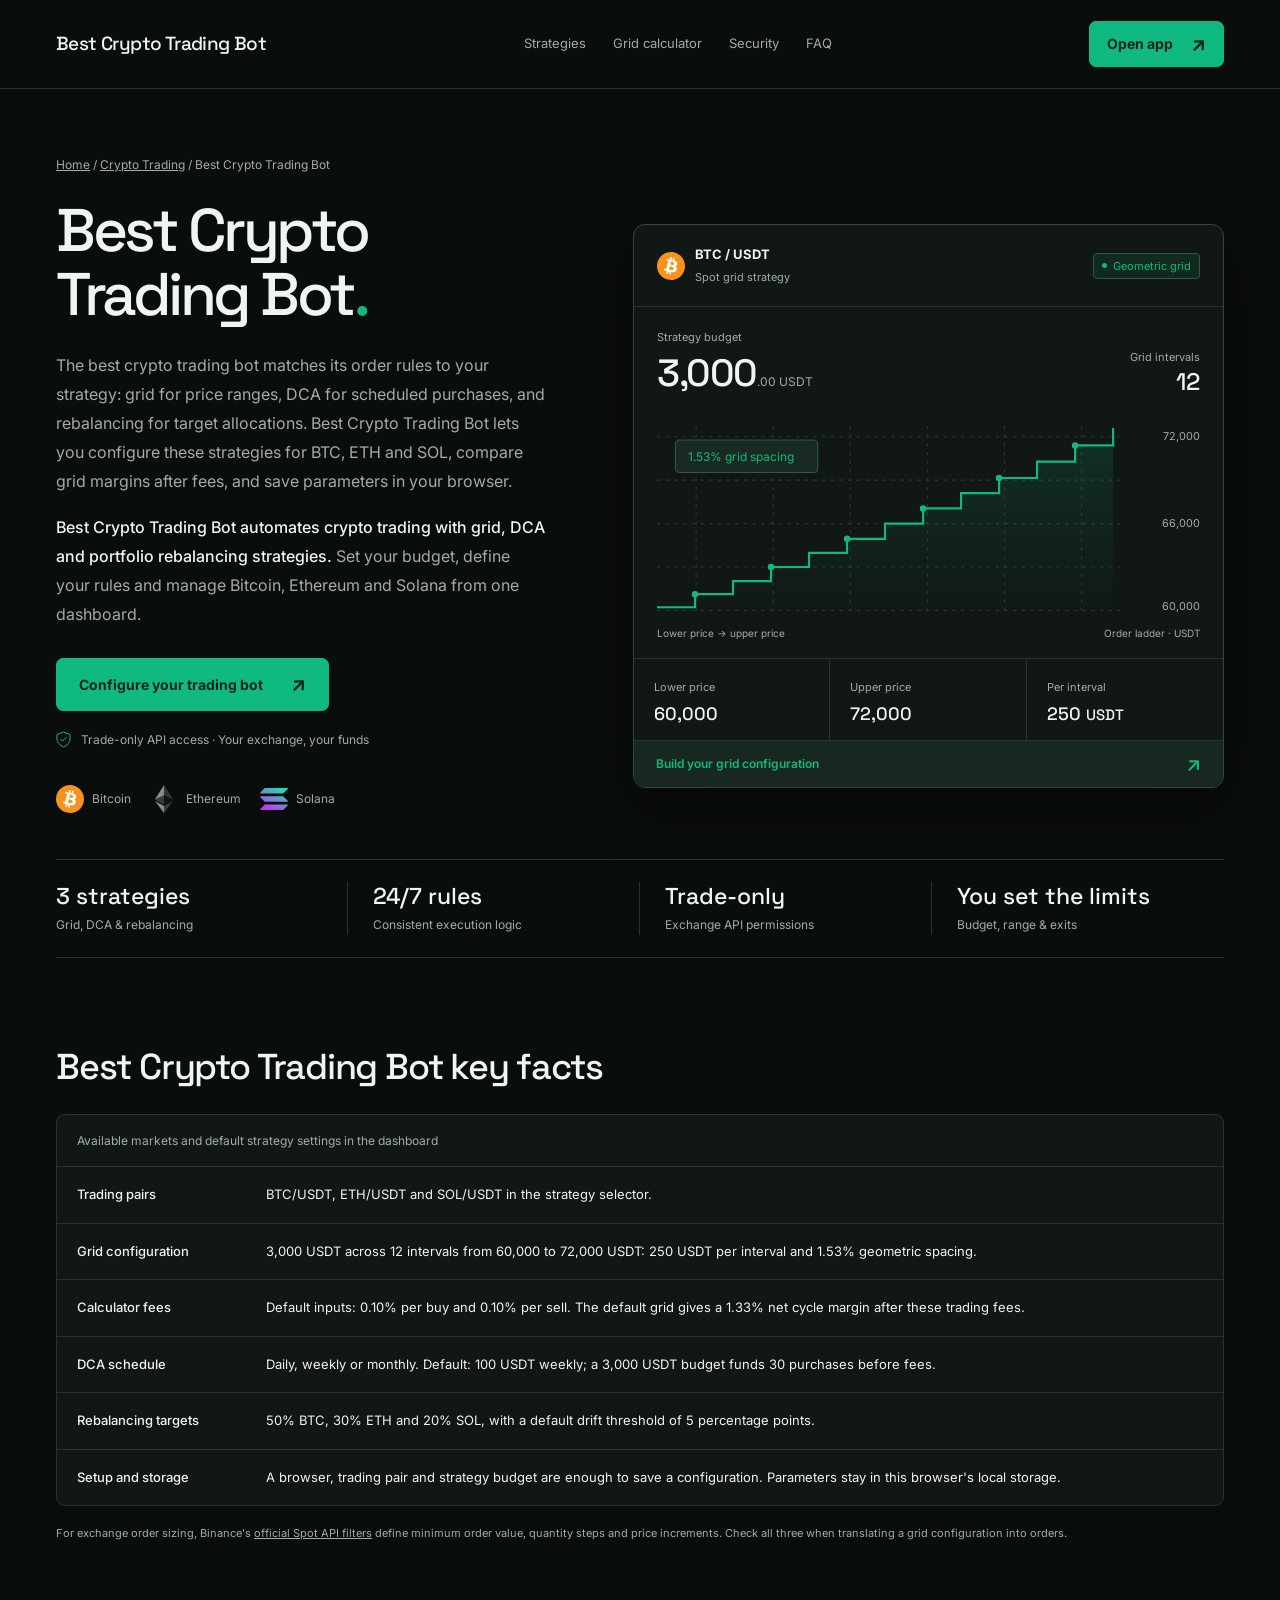
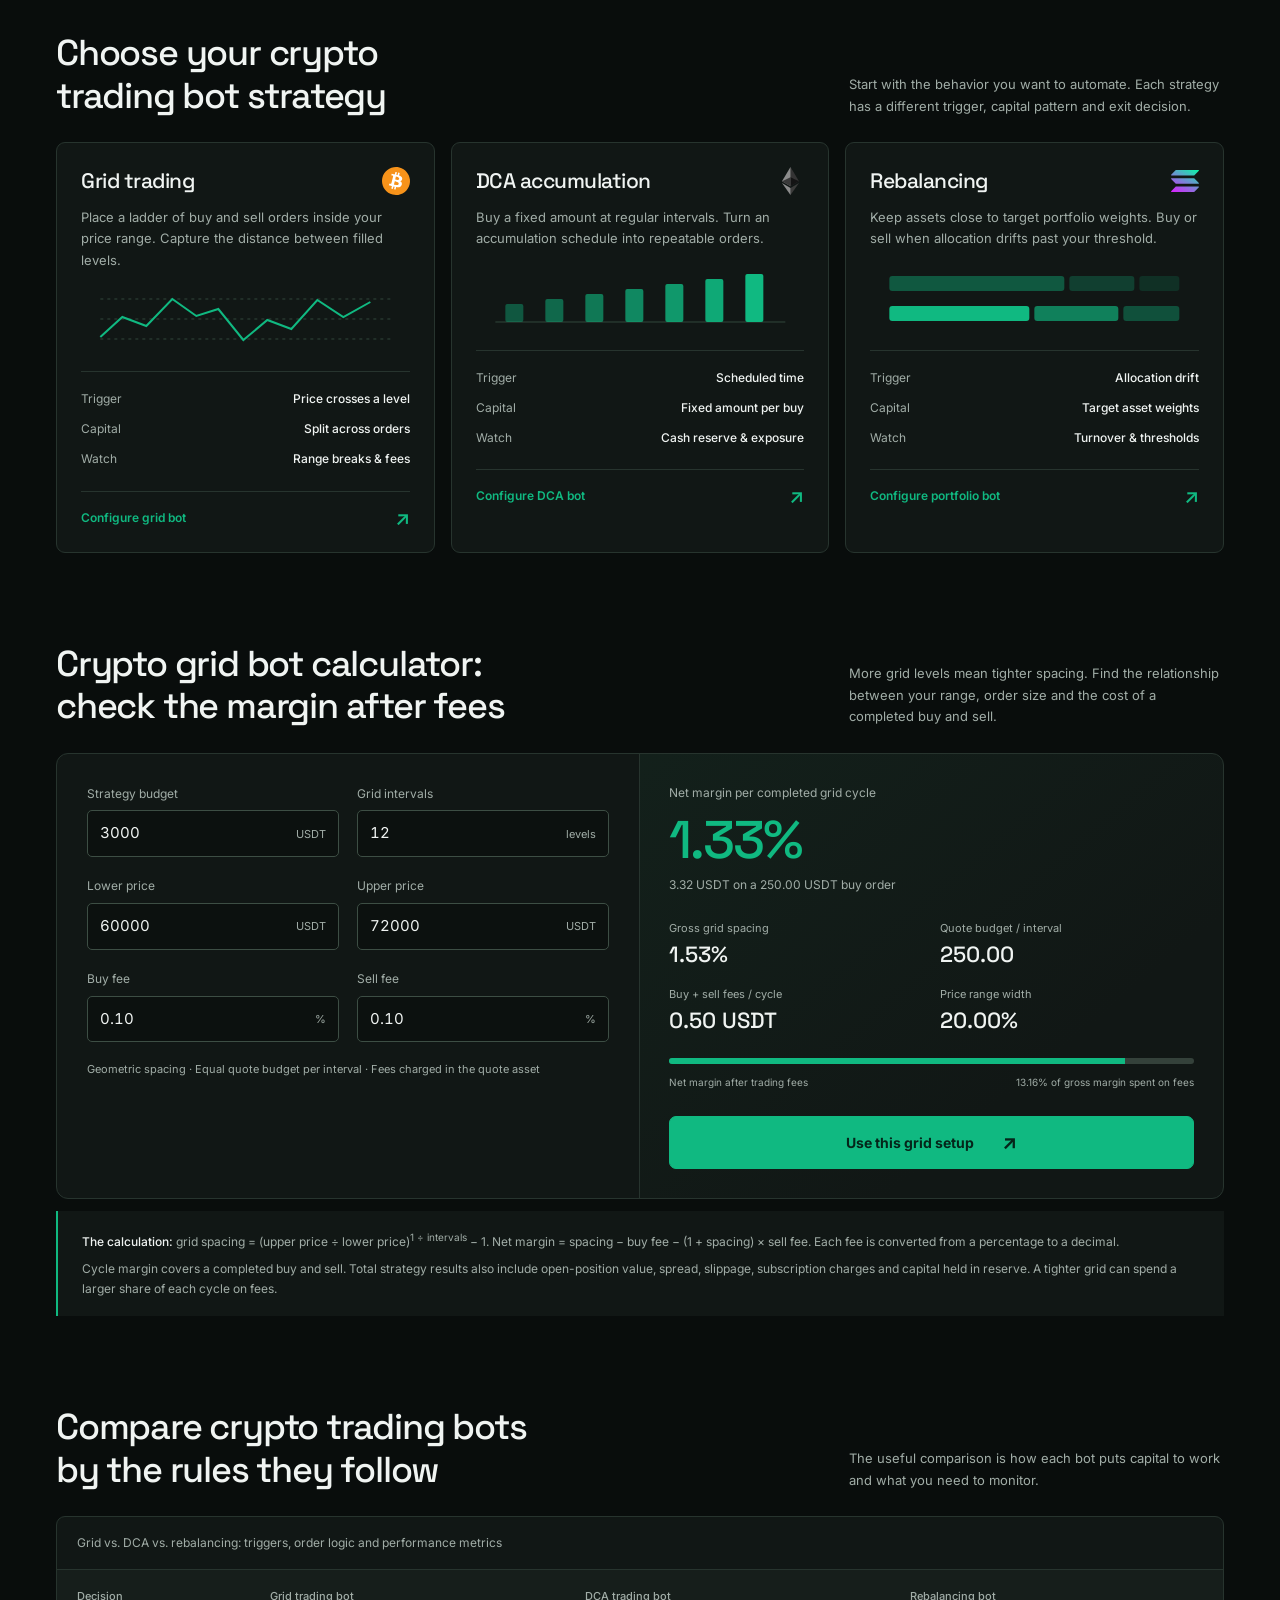
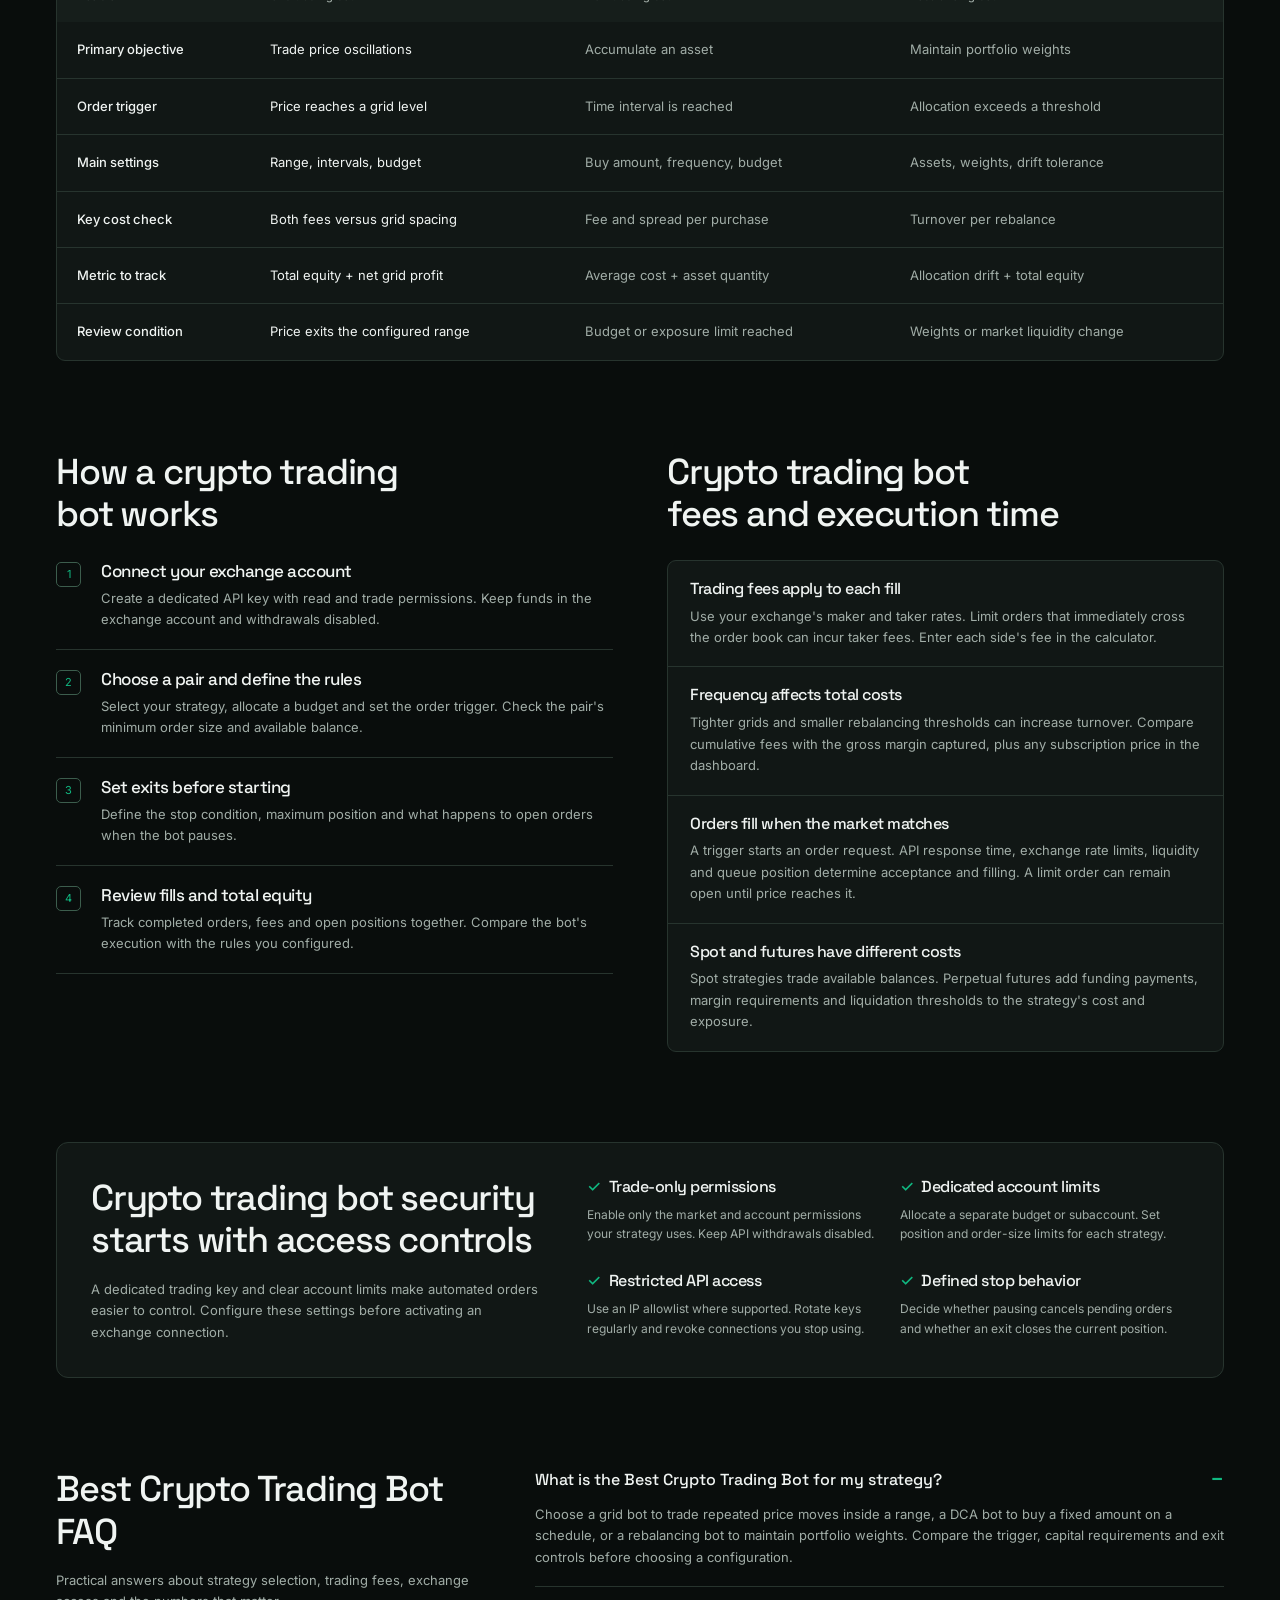
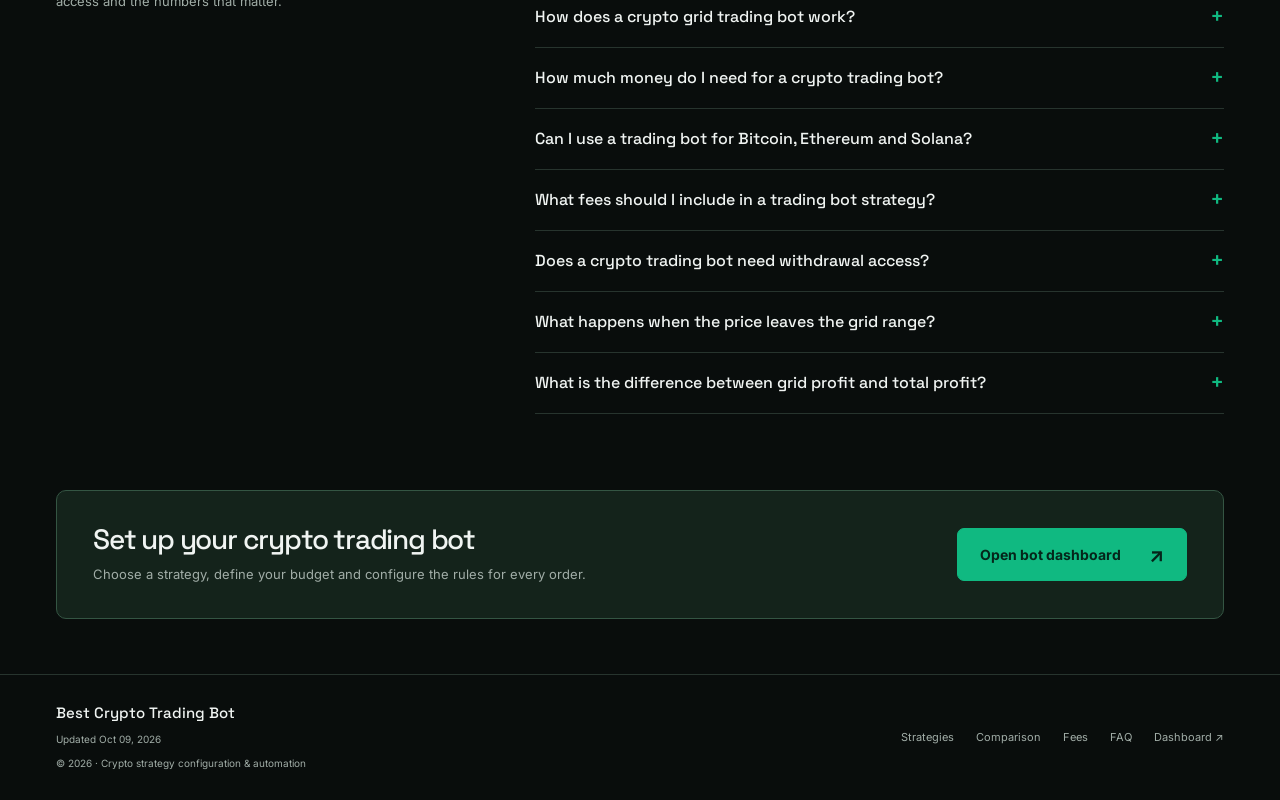
==== commit 11b59201: "SEO: facts table, freshness, breadcrumb, nofollow sources" ====
--- a/index.html
+++ b/index.html
@@ -30,55 +30,71 @@
 <link rel="preconnect" href="https://fonts.gstatic.com" crossorigin>
 <link rel="stylesheet" href="https://fonts.googleapis.com/css2?family=Inter:wght@400;500;600;700&family=Space+Grotesk:wght@500;700&display=swap">
 <link rel="stylesheet" href="assets/site.css">
-<script type="application/ld+json">{"@context": "https://schema.org", "@graph": [{"@type": "WebSite", "@id": "https://best-crypto-trading-bot.github.io/#website", "url": "https://best-crypto-trading-bot.github.io/", "name": "Best Crypto Trading Bot", "inLanguage": "en"}, {"@type": "WebPage", "@id": "https://best-crypto-trading-bot.github.io/#webpage", "url": "https://best-crypto-trading-bot.github.io/", "name": "Best Crypto Trading Bot", "description": "Best Crypto Trading Bot for Bitcoin, Ethereum and Solana. Compare grid, DCA and rebalancing strategies, calculate trading fees and configure your bot.", "isPartOf": {"@id": "https://best-crypto-trading-bot.github.io/#website"}, "about": {"@id": "https://best-crypto-trading-bot.github.io/#application"}, "breadcrumb": {"@id": "https://best-crypto-trading-bot.github.io/#breadcrumb"}, "mainEntity": {"@id": "https://best-crypto-trading-bot.github.io/#application"}, "primaryImageOfPage": {"@type": "ImageObject", "url": "https://best-crypto-trading-bot.github.io/og.png", "width": 1200, "height": 630}, "inLanguage": "en"}, {"@type": "SoftwareApplication", "@id": "https://best-crypto-trading-bot.github.io/#application", "name": "Best Crypto Trading Bot", "url": "https://best-crypto-trading-bot.github.io/dashboard/", "applicationCategory": "FinanceApplication", "operatingSystem": "Web", "description": "Configure crypto grid, DCA and portfolio rebalancing strategies. Compare order spacing, capital per order and trading fees.", "featureList": ["Grid strategy configuration", "DCA strategy configuration", "Portfolio rebalancing comparison", "Grid spacing and trading fee calculator"], "image": "https://best-crypto-trading-bot.github.io/og.png"}, {"@type": "BreadcrumbList", "@id": "https://best-crypto-trading-bot.github.io/#breadcrumb", "itemListElement": [{"@type": "ListItem", "position": 1, "name": "Best Crypto Trading Bot", "item": "https://best-crypto-trading-bot.github.io/"}]}, {"@type": "FAQPage", "@id": "https://best-crypto-trading-bot.github.io/#faq", "isPartOf": {"@id": "https://best-crypto-trading-bot.github.io/#webpage"}, "mainEntity": [{"@type": "Question", "name": "What is the Best Crypto Trading Bot for my strategy?", "acceptedAnswer": {"@type": "Answer", "text": "Choose a grid bot to trade repeated price moves inside a range, a DCA bot to buy a fixed amount on a schedule, or a rebalancing bot to maintain portfolio weights. Compare the trigger, capital requirements and exit controls before choosing a configuration."}}, {"@type": "Question", "name": "How does a crypto grid trading bot work?", "acceptedAnswer": {"@type": "Answer", "text": "A grid bot splits a price range into levels. It places buy orders at lower levels and sell orders at higher levels, then replaces filled orders according to the grid rules. A geometric grid uses the same percentage distance between adjacent levels. Trading fees reduce the margin on each completed pair of orders."}}, {"@type": "Question", "name": "How much money do I need for a crypto trading bot?", "acceptedAnswer": {"@type": "Answer", "text": "The minimum budget depends on the exchange minimum order size and the number of funded orders. At $10 per order, 12 equally funded orders need at least $120 before fees and reserves. Check minimum quantity, price precision and the required base and quote balances for your selected pair."}}, {"@type": "Question", "name": "Can I use a trading bot for Bitcoin, Ethereum and Solana?", "acceptedAnswer": {"@type": "Answer", "text": "Use BTC, ETH or SOL trading pairs available on your connected exchange. Select a quote asset such as USDT or USDC, then set a separate budget and rules for each pair. Liquidity, order minimums and fee tiers differ by market."}}, {"@type": "Question", "name": "What fees should I include in a trading bot strategy?", "acceptedAnswer": {"@type": "Answer", "text": "Include the maker or taker fee on both the buy and sell, the bid-ask spread, slippage and any bot subscription charge. A 0.10% buy fee and a 0.10% sell fee cost about 0.20% across a round trip relative to the initial order value. Funding payments also apply to perpetual futures positions."}}, {"@type": "Question", "name": "Does a crypto trading bot need withdrawal access?", "acceptedAnswer": {"@type": "Answer", "text": "Use an exchange API key with read and trade permissions, and keep withdrawals disabled. Restrict the key to the required account, apply an IP allowlist when supported, and revoke unused keys from the exchange settings."}}, {"@type": "Question", "name": "What happens when the price leaves the grid range?", "acceptedAnswer": {"@type": "Answer", "text": "A fixed grid has no additional levels outside its boundaries. Below the lower limit, the position becomes more concentrated in the base asset; above the upper limit, it becomes more concentrated in the quote asset. Set a stop condition and review whether to pause, close or adjust the range."}}, {"@type": "Question", "name": "What is the difference between grid profit and total profit?", "acceptedAnswer": {"@type": "Answer", "text": "Grid profit measures completed buy and sell cycles after their trading fees. Total profit also includes the changing value of open positions and other costs. Review realized profit, unrealized profit and total equity together when evaluating a bot."}}]}]}</script>
+<script type="application/ld+json">{"@context": "https://schema.org", "@graph": [{"@type": "WebSite", "@id": "https://best-crypto-trading-bot.github.io/#website", "url": "https://best-crypto-trading-bot.github.io/", "name": "Best Crypto Trading Bot", "inLanguage": "en"}, {"@type": "WebPage", "@id": "https://best-crypto-trading-bot.github.io/#webpage", "url": "https://best-crypto-trading-bot.github.io/", "name": "Best Crypto Trading Bot", "description": "Best Crypto Trading Bot for Bitcoin, Ethereum and Solana. Compare grid, DCA and rebalancing strategies, calculate trading fees and configure your bot.", "isPartOf": {"@id": "https://best-crypto-trading-bot.github.io/#website"}, "about": {"@id": "https://best-crypto-trading-bot.github.io/#application"}, "breadcrumb": {"@id": "https://best-crypto-trading-bot.github.io/#breadcrumb"}, "mainEntity": {"@id": "https://best-crypto-trading-bot.github.io/#application"}, "primaryImageOfPage": {"@type": "ImageObject", "url": "https://best-crypto-trading-bot.github.io/og.png", "width": 1200, "height": 630}, "inLanguage": "en", "datePublished": "2026-10-09", "dateModified": "2026-10-09"}, {"@type": "SoftwareApplication", "@id": "https://best-crypto-trading-bot.github.io/#application", "name": "Best Crypto Trading Bot", "url": "https://best-crypto-trading-bot.github.io/dashboard/", "applicationCategory": "FinanceApplication", "operatingSystem": "Web", "description": "Configure crypto grid, DCA and portfolio rebalancing strategies. Compare order spacing, capital per order and trading fees.", "featureList": ["Grid strategy configuration", "DCA strategy configuration", "Portfolio rebalancing comparison", "Grid spacing and trading fee calculator"], "image": "https://best-crypto-trading-bot.github.io/og.png"}, {"@type": "BreadcrumbList", "@id": "https://best-crypto-trading-bot.github.io/#breadcrumb", "itemListElement": [{"@type": "ListItem", "position": 1, "name": "Home", "item": "https://best-crypto-trading-bot.github.io/"}, {"@type": "ListItem", "position": 2, "name": "Crypto Trading", "item": "https://best-crypto-trading-bot.github.io/dashboard/"}, {"@type": "ListItem", "position": 3, "name": "Best Crypto Trading Bot", "item": "https://best-crypto-trading-bot.github.io/"}]}, {"@type": "FAQPage", "@id": "https://best-crypto-trading-bot.github.io/#faq", "isPartOf": {"@id": "https://best-crypto-trading-bot.github.io/#webpage"}, "mainEntity": [{"@type": "Question", "name": "What is the Best Crypto Trading Bot for my strategy?", "acceptedAnswer": {"@type": "Answer", "text": "Choose a grid bot to trade repeated price moves inside a range, a DCA bot to buy a fixed amount on a schedule, or a rebalancing bot to maintain portfolio weights. Compare the trigger, capital requirements and exit controls before choosing a configuration."}}, {"@type": "Question", "name": "How does a crypto grid trading bot work?", "acceptedAnswer": {"@type": "Answer", "text": "A grid bot splits a price range into levels. It places buy orders at lower levels and sell orders at higher levels, then replaces filled orders according to the grid rules. A geometric grid uses the same percentage distance between adjacent levels. Trading fees reduce the margin on each completed pair of orders."}}, {"@type": "Question", "name": "How much money do I need for a crypto trading bot?", "acceptedAnswer": {"@type": "Answer", "text": "The minimum budget depends on the exchange minimum order size and the number of funded orders. At $10 per order, 12 equally funded orders need at least $120 before fees and reserves. Check minimum quantity, price precision and the required base and quote balances for your selected pair."}}, {"@type": "Question", "name": "Can I use a trading bot for Bitcoin, Ethereum and Solana?", "acceptedAnswer": {"@type": "Answer", "text": "Use BTC, ETH or SOL trading pairs available on your connected exchange. Select a quote asset such as USDT or USDC, then set a separate budget and rules for each pair. Liquidity, order minimums and fee tiers differ by market."}}, {"@type": "Question", "name": "What fees should I include in a trading bot strategy?", "acceptedAnswer": {"@type": "Answer", "text": "Include the maker or taker fee on both the buy and sell, the bid-ask spread, slippage and any bot subscription charge. A 0.10% buy fee and a 0.10% sell fee cost about 0.20% across a round trip relative to the initial order value. Funding payments also apply to perpetual futures positions."}}, {"@type": "Question", "name": "Does a crypto trading bot need withdrawal access?", "acceptedAnswer": {"@type": "Answer", "text": "Use an exchange API key with read and trade permissions, and keep withdrawals disabled. Restrict the key to the required account, apply an IP allowlist when supported, and revoke unused keys from the exchange settings."}}, {"@type": "Question", "name": "What happens when the price leaves the grid range?", "acceptedAnswer": {"@type": "Answer", "text": "A fixed grid has no additional levels outside its boundaries. Below the lower limit, the position becomes more concentrated in the base asset; above the upper limit, it becomes more concentrated in the quote asset. Set a stop condition and review whether to pause, close or adjust the range."}}, {"@type": "Question", "name": "What is the difference between grid profit and total profit?", "acceptedAnswer": {"@type": "Answer", "text": "Grid profit measures completed buy and sell cycles after their trading fees. Total profit also includes the changing value of open positions and other costs. Review realized profit, unrealized profit and total equity together when evaluating a bot."}}]}]}</script>
 </head>
 <body>
-<a class="c25b662" href="#main">Skip to content</a>
-<header class="c50ba73"><div class="c89b2be">
-<span class="c0fa677">Best Crypto Trading Bot</span>
+<a class="c75a81c" href="#main">Skip to content</a>
+<header class="c09c0b2"><div class="c7df9c0">
+<span class="c298ac3">Best Crypto Trading Bot</span>
 <nav aria-label="Primary"><a href="#strategies">Strategies</a><a href="#calculator">Grid calculator</a><a href="#security">Security</a><a href="#faq">FAQ</a></nav>
-<a class="c428fb6 c396285" href="dashboard/">Open app <span class="c44d7d1" aria-hidden="true">↗</span></a>
+<a class="ca0c83a c9da520" href="dashboard/">Open app <span class="c0612c7" aria-hidden="true">↗</span></a>
 </div></header>
 <main id="main">
-<section class="c21615a"><div class="c89b2be">
-<div class="cecf208"><div>
+<section class="c00a5ae"><div class="c7df9c0">
+<nav aria-label="Breadcrumb" class="ce5b0c7" style="margin-bottom:24px"><a href="/">Home</a> <span aria-hidden="true">/</span> <a href="dashboard/">Crypto Trading</a> <span aria-hidden="true">/</span> <span aria-current="page">Best Crypto Trading Bot</span></nav>
+<div class="c872905"><div>
 <h1>Best Crypto<br> Trading Bot<span>.</span></h1>
-<p class="ce75302"><strong>Best Crypto Trading Bot automates crypto trading with grid, DCA and portfolio rebalancing strategies.</strong> Set your budget, define your rules and manage Bitcoin, Ethereum and Solana from one dashboard.</p>
-<div class="cccac3b"><a class="c428fb6" href="dashboard/">Configure your trading bot <span class="c44d7d1" aria-hidden="true">↗</span></a></div>
-<div class="cd47c23"><svg width="15" height="17" viewBox="0 0 15 17" fill="none" aria-hidden="true"><path d="M7.5 1 14 3.5V8c0 3.6-3 6.4-6.5 8C4 14.4 1 11.6 1 8V3.5Z" stroke="currentColor"/><path d="m4.5 8 2 2 4-4" stroke="currentColor"/></svg>Trade-only API access · Your exchange, your funds</div>
-<div class="c3bb0c5" aria-label="Crypto assets"><span class="cd96d48"><img src="assets/tokens/btc.svg" width="28" height="28" alt="Bitcoin">Bitcoin</span><span class="cd96d48"><img src="assets/tokens/eth.svg" width="28" height="28" alt="Ethereum">Ethereum</span><span class="cd96d48"><img src="assets/tokens/sol.svg" width="28" height="28" alt="Solana">Solana</span></div>
+<p class="ce888c4" style="margin-bottom:18px">The best crypto trading bot matches its order rules to your strategy: grid for price ranges, DCA for scheduled purchases, and rebalancing for target allocations. Best Crypto Trading Bot lets you configure these strategies for BTC, ETH and SOL, compare grid margins after fees, and save parameters in your browser.</p>
+<p class="ce888c4"><strong>Best Crypto Trading Bot automates crypto trading with grid, DCA and portfolio rebalancing strategies.</strong> Set your budget, define your rules and manage Bitcoin, Ethereum and Solana from one dashboard.</p>
+<div class="c322928"><a class="ca0c83a" href="dashboard/">Configure your trading bot <span class="c0612c7" aria-hidden="true">↗</span></a></div>
+<div class="c3384b2"><svg width="15" height="17" viewBox="0 0 15 17" fill="none" aria-hidden="true"><path d="M7.5 1 14 3.5V8c0 3.6-3 6.4-6.5 8C4 14.4 1 11.6 1 8V3.5Z" stroke="currentColor"/><path d="m4.5 8 2 2 4-4" stroke="currentColor"/></svg>Trade-only API access · Your exchange, your funds</div>
+<div class="c65b87c" aria-label="Crypto assets"><span class="cc82736"><img src="assets/tokens/btc.svg" width="28" height="28" alt="Bitcoin">Bitcoin</span><span class="cc82736"><img src="assets/tokens/eth.svg" width="28" height="28" alt="Ethereum">Ethereum</span><span class="cc82736"><img src="assets/tokens/sol.svg" width="28" height="28" alt="Solana">Solana</span></div>
 </div>
-<a class="ce92a85" href="dashboard/" aria-label="Open the Best Crypto Trading Bot grid configuration dashboard">
-<div class="c40d2ce"><div class="cb0221a"><img src="assets/tokens/btc.svg" width="28" height="28" alt="Bitcoin"><div><strong>BTC / USDT</strong><small>Spot grid strategy</small></div></div><span class="c455336">Geometric grid</span></div>
-<div class="cdf7a13"><div><div class="cdfc1bf">Strategy budget</div><div class="cada37e">3,000<small>.00 USDT</small></div></div><div class="cc5829e">Grid intervals<b>12</b></div></div>
-<div class="cdb8d12"><svg width="500" height="186" viewBox="0 0 500 186" role="img" aria-labelledby="ladder-title ladder-desc"><title id="ladder-title">Best Crypto Trading Bot geometric order ladder</title><desc id="ladder-desc">Twelve equal percentage intervals between a lower price of 60,000 and an upper price of 72,000 USDT, with 1.53 percent spacing.</desc><defs><linearGradient id="ladder-fill" x1="0" y1="0" x2="0" y2="1"><stop stop-color="#10B981" stop-opacity=".16"/><stop offset="1" stop-color="#10B981" stop-opacity="0"/></linearGradient></defs><g stroke="#2a3931" stroke-width="1" stroke-dasharray="3 5"><path d="M0 20H430M0 60H430M0 100H430M0 140H430M0 180H430"/><path d="M36 10V180M107 10V180M178 10V180M249 10V180M320 10V180M391 10V180"/></g><path d="M0 177H35V165H70V153H105V140H140V127H175V114H210V100H245V86H280V72H315V58H350V43H385V28H420V12V186H0Z" fill="url(#ladder-fill)"/><path d="M0 177H35V165H70V153H105V140H140V127H175V114H210V100H245V86H280V72H315V58H350V43H385V28H420V12" stroke="#10B981" stroke-width="2" fill="none"/><g fill="#10B981"><circle cx="35" cy="165" r="3"/><circle cx="105" cy="140" r="3"/><circle cx="175" cy="114" r="3"/><circle cx="245" cy="86" r="3"/><circle cx="315" cy="58" r="3"/><circle cx="385" cy="28" r="3"/></g><g fill="#a1ada7" font-family="Inter, sans-serif" font-size="10" text-anchor="end"><text x="500" y="23">72,000</text><text x="500" y="103">66,000</text><text x="500" y="180">60,000</text></g><rect x="17" y="23" width="131" height="30" rx="4" fill="#182a21" stroke="#335742"/><text x="29" y="42" fill="#10B981" font-family="Inter, sans-serif" font-size="11">1.53% grid spacing</text></svg><div class="cfb8a7f"><span>Lower price → upper price</span><span>Order ladder · USDT</span></div></div>
-<div class="c042bcc"><div><span class="cdfc1bf">Lower price</span><b>60,000</b></div><div><span class="cdfc1bf">Upper price</span><b>72,000</b></div><div><span class="cdfc1bf">Per interval</span><b>250 <small>USDT</small></b></div></div>
-<div class="c83574b">Build your grid configuration <span class="c44d7d1" aria-hidden="true">↗</span></div>
+<a class="cae7839" href="dashboard/" aria-label="Open the Best Crypto Trading Bot grid configuration dashboard">
+<div class="cff0df2"><div class="c78e2c7"><img src="assets/tokens/btc.svg" width="28" height="28" alt="Bitcoin"><div><strong>BTC / USDT</strong><small>Spot grid strategy</small></div></div><span class="c36151b">Geometric grid</span></div>
+<div class="ca2cac3"><div><div class="cf2e44d">Strategy budget</div><div class="c68e435">3,000<small>.00 USDT</small></div></div><div class="c9bb9d6">Grid intervals<b>12</b></div></div>
+<div class="c6b9a2b"><svg width="500" height="186" viewBox="0 0 500 186" role="img" aria-labelledby="ladder-title ladder-desc"><title id="ladder-title">Best Crypto Trading Bot geometric order ladder</title><desc id="ladder-desc">Twelve equal percentage intervals between a lower price of 60,000 and an upper price of 72,000 USDT, with 1.53 percent spacing.</desc><defs><linearGradient id="ladder-fill" x1="0" y1="0" x2="0" y2="1"><stop stop-color="#10B981" stop-opacity=".16"/><stop offset="1" stop-color="#10B981" stop-opacity="0"/></linearGradient></defs><g stroke="#2a3931" stroke-width="1" stroke-dasharray="3 5"><path d="M0 20H430M0 60H430M0 100H430M0 140H430M0 180H430"/><path d="M36 10V180M107 10V180M178 10V180M249 10V180M320 10V180M391 10V180"/></g><path d="M0 177H35V165H70V153H105V140H140V127H175V114H210V100H245V86H280V72H315V58H350V43H385V28H420V12V186H0Z" fill="url(#ladder-fill)"/><path d="M0 177H35V165H70V153H105V140H140V127H175V114H210V100H245V86H280V72H315V58H350V43H385V28H420V12" stroke="#10B981" stroke-width="2" fill="none"/><g fill="#10B981"><circle cx="35" cy="165" r="3"/><circle cx="105" cy="140" r="3"/><circle cx="175" cy="114" r="3"/><circle cx="245" cy="86" r="3"/><circle cx="315" cy="58" r="3"/><circle cx="385" cy="28" r="3"/></g><g fill="#a1ada7" font-family="Inter, sans-serif" font-size="10" text-anchor="end"><text x="500" y="23">72,000</text><text x="500" y="103">66,000</text><text x="500" y="180">60,000</text></g><rect x="17" y="23" width="131" height="30" rx="4" fill="#182a21" stroke="#335742"/><text x="29" y="42" fill="#10B981" font-family="Inter, sans-serif" font-size="11">1.53% grid spacing</text></svg><div class="ce8b589"><span>Lower price → upper price</span><span>Order ladder · USDT</span></div></div>
+<div class="cb11e89"><div><span class="cf2e44d">Lower price</span><b>60,000</b></div><div><span class="cf2e44d">Upper price</span><b>72,000</b></div><div><span class="cf2e44d">Per interval</span><b>250 <small>USDT</small></b></div></div>
+<div class="c7b31fc">Build your grid configuration <span class="c0612c7" aria-hidden="true">↗</span></div>
 </a></div>
-<ul class="c281300"><li><b>3 strategies</b>Grid, DCA &amp; rebalancing</li><li><b>24/7 rules</b>Consistent execution logic</li><li><b>Trade-only</b>Exchange API permissions</li><li><b>You set the limits</b>Budget, range &amp; exits</li></ul>
+<ul class="c16342b"><li><b>3 strategies</b>Grid, DCA &amp; rebalancing</li><li><b>24/7 rules</b>Consistent execution logic</li><li><b>Trade-only</b>Exchange API permissions</li><li><b>You set the limits</b>Budget, range &amp; exits</li></ul>
 </div></section>
-<section class="c00e0c2" id="strategies"><div class="c89b2be">
-<div class="cb4e884"><h2>Choose your crypto<br>trading bot strategy</h2><p>Start with the behavior you want to automate. Each strategy has a different trigger, capital pattern and exit decision.</p></div>
-<div class="c06687f">
-<article class="cd0d226"><div class="cac5062"><h3>Grid trading</h3><img src="assets/tokens/btc.svg" width="28" height="28" alt="Bitcoin" loading="lazy"></div><p>Place a ladder of buy and sell orders inside your price range. Capture the distance between filled levels.</p><div class="cf19d7a" aria-hidden="true"><svg width="290" height="65" viewBox="0 0 290 65"><g stroke="#30463a" stroke-dasharray="3 4"><path d="M0 10H290M0 30H290M0 50H290"/></g><path d="m0 48 22-20 24 9 26-27 24 17 22-7 25 31 24-20 24 9 26-29 26 17 27-15" fill="none" stroke="#10B981" stroke-width="2"/></svg></div><dl><div><dt>Trigger</dt><dd>Price crosses a level</dd></div><div><dt>Capital</dt><dd>Split across orders</dd></div><div><dt>Watch</dt><dd>Range breaks &amp; fees</dd></div></dl><a class="c0affab" href="dashboard/" data-strategy="grid">Configure grid bot <span class="c44d7d1" aria-hidden="true">↗</span></a></article>
-<article class="cd0d226"><div class="cac5062"><h3>DCA accumulation</h3><img src="assets/tokens/eth.svg" width="28" height="28" alt="Ethereum" loading="lazy"></div><p>Buy a fixed amount at regular intervals. Turn an accumulation schedule into repeatable orders.</p><div class="cf19d7a" aria-hidden="true"><svg width="290" height="65" viewBox="0 0 290 65"><path d="M0 55H290" stroke="#30463a"/><g fill="#10B981"><rect x="10" y="37" width="18" height="18" rx="2" opacity=".4"/><rect x="50" y="32" width="18" height="23" rx="2" opacity=".5"/><rect x="90" y="27" width="18" height="28" rx="2" opacity=".6"/><rect x="130" y="22" width="18" height="33" rx="2" opacity=".7"/><rect x="170" y="17" width="18" height="38" rx="2" opacity=".8"/><rect x="210" y="12" width="18" height="43" rx="2" opacity=".9"/><rect x="250" y="7" width="18" height="48" rx="2"/></g></svg></div><dl><div><dt>Trigger</dt><dd>Scheduled time</dd></div><div><dt>Capital</dt><dd>Fixed amount per buy</dd></div><div><dt>Watch</dt><dd>Cash reserve &amp; exposure</dd></div></dl><a class="c0affab" href="dashboard/" data-strategy="dca">Configure DCA bot <span class="c44d7d1" aria-hidden="true">↗</span></a></article>
-<article class="cd0d226"><div class="cac5062"><h3>Rebalancing</h3><img src="assets/tokens/sol.svg" width="28" height="28" alt="Solana" loading="lazy"></div><p>Keep assets close to target portfolio weights. Buy or sell when allocation drifts past your threshold.</p><div class="cf19d7a" aria-hidden="true"><svg width="290" height="65" viewBox="0 0 290 65"><rect x="0" y="9" width="175" height="15" rx="3" fill="#10B981" opacity=".4"/><rect x="180" y="9" width="65" height="15" rx="3" fill="#10B981" opacity=".25"/><rect x="250" y="9" width="40" height="15" rx="3" fill="#10B981" opacity=".15"/><rect x="0" y="39" width="140" height="15" rx="3" fill="#10B981"/><rect x="145" y="39" width="84" height="15" rx="3" fill="#10B981" opacity=".65"/><rect x="234" y="39" width="56" height="15" rx="3" fill="#10B981" opacity=".35"/></svg></div><dl><div><dt>Trigger</dt><dd>Allocation drift</dd></div><div><dt>Capital</dt><dd>Target asset weights</dd></div><div><dt>Watch</dt><dd>Turnover &amp; thresholds</dd></div></dl><a class="c0affab" href="dashboard/" data-strategy="rebalance">Configure portfolio bot <span class="c44d7d1" aria-hidden="true">↗</span></a></article>
+<section class="c23045d" id="key-facts" aria-labelledby="key-facts-title"><div class="c7df9c0">
+<div class="c4bc8ab"><h2 id="key-facts-title">Best Crypto Trading Bot key facts</h2></div>
+<div class="c769b8d"><table style="min-width:0">
+<caption>Available markets and default strategy settings in the dashboard</caption>
+<tbody>
+<tr><th scope="row" style="white-space:normal">Trading pairs</th><td>BTC/USDT, ETH/USDT and SOL/USDT in the strategy selector.</td></tr>
+<tr><th scope="row" style="white-space:normal">Grid configuration</th><td>3,000 USDT across 12 intervals from 60,000 to 72,000 USDT: 250 USDT per interval and 1.53% geometric spacing.</td></tr>
+<tr><th scope="row" style="white-space:normal">Calculator fees</th><td>Default inputs: 0.10% per buy and 0.10% per sell. The default grid gives a 1.33% net cycle margin after these trading fees.</td></tr>
+<tr><th scope="row" style="white-space:normal">DCA schedule</th><td>Daily, weekly or monthly. Default: 100 USDT weekly; a 3,000 USDT budget funds 30 purchases before fees.</td></tr>
+<tr><th scope="row" style="white-space:normal">Rebalancing targets</th><td>50% BTC, 30% ETH and 20% SOL, with a default drift threshold of 5 percentage points.</td></tr>
+<tr><th scope="row" style="white-space:normal">Setup and storage</th><td>A browser, trading pair and strategy budget are enough to save a configuration. Parameters stay in this browser's local storage.</td></tr>
+</tbody></table></div>
+<p class="caab7fe">For exchange order sizing, Binance's <a href="https://developers.binance.com/en/docs/products/spot/filters" rel="nofollow noopener" target="_blank">official Spot API filters</a> define minimum order value, quantity steps and price increments. Check all three when translating a grid configuration into orders.</p>
+</div></section>
+<section class="c23045d" id="strategies"><div class="c7df9c0">
+<div class="c4bc8ab"><h2>Choose your crypto<br>trading bot strategy</h2><p>Start with the behavior you want to automate. Each strategy has a different trigger, capital pattern and exit decision.</p></div>
+<div class="ca58616">
+<article class="c327d20"><div class="cec4bb1"><h3>Grid trading</h3><img src="assets/tokens/btc.svg" width="28" height="28" alt="Bitcoin" loading="lazy"></div><p>Place a ladder of buy and sell orders inside your price range. Capture the distance between filled levels.</p><div class="c8459f0" aria-hidden="true"><svg width="290" height="65" viewBox="0 0 290 65"><g stroke="#30463a" stroke-dasharray="3 4"><path d="M0 10H290M0 30H290M0 50H290"/></g><path d="m0 48 22-20 24 9 26-27 24 17 22-7 25 31 24-20 24 9 26-29 26 17 27-15" fill="none" stroke="#10B981" stroke-width="2"/></svg></div><dl><div><dt>Trigger</dt><dd>Price crosses a level</dd></div><div><dt>Capital</dt><dd>Split across orders</dd></div><div><dt>Watch</dt><dd>Range breaks &amp; fees</dd></div></dl><a class="ca113a9" href="dashboard/" data-strategy="grid">Configure grid bot <span class="c0612c7" aria-hidden="true">↗</span></a></article>
+<article class="c327d20"><div class="cec4bb1"><h3>DCA accumulation</h3><img src="assets/tokens/eth.svg" width="28" height="28" alt="Ethereum" loading="lazy"></div><p>Buy a fixed amount at regular intervals. Turn an accumulation schedule into repeatable orders.</p><div class="c8459f0" aria-hidden="true"><svg width="290" height="65" viewBox="0 0 290 65"><path d="M0 55H290" stroke="#30463a"/><g fill="#10B981"><rect x="10" y="37" width="18" height="18" rx="2" opacity=".4"/><rect x="50" y="32" width="18" height="23" rx="2" opacity=".5"/><rect x="90" y="27" width="18" height="28" rx="2" opacity=".6"/><rect x="130" y="22" width="18" height="33" rx="2" opacity=".7"/><rect x="170" y="17" width="18" height="38" rx="2" opacity=".8"/><rect x="210" y="12" width="18" height="43" rx="2" opacity=".9"/><rect x="250" y="7" width="18" height="48" rx="2"/></g></svg></div><dl><div><dt>Trigger</dt><dd>Scheduled time</dd></div><div><dt>Capital</dt><dd>Fixed amount per buy</dd></div><div><dt>Watch</dt><dd>Cash reserve &amp; exposure</dd></div></dl><a class="ca113a9" href="dashboard/" data-strategy="dca">Configure DCA bot <span class="c0612c7" aria-hidden="true">↗</span></a></article>
+<article class="c327d20"><div class="cec4bb1"><h3>Rebalancing</h3><img src="assets/tokens/sol.svg" width="28" height="28" alt="Solana" loading="lazy"></div><p>Keep assets close to target portfolio weights. Buy or sell when allocation drifts past your threshold.</p><div class="c8459f0" aria-hidden="true"><svg width="290" height="65" viewBox="0 0 290 65"><rect x="0" y="9" width="175" height="15" rx="3" fill="#10B981" opacity=".4"/><rect x="180" y="9" width="65" height="15" rx="3" fill="#10B981" opacity=".25"/><rect x="250" y="9" width="40" height="15" rx="3" fill="#10B981" opacity=".15"/><rect x="0" y="39" width="140" height="15" rx="3" fill="#10B981"/><rect x="145" y="39" width="84" height="15" rx="3" fill="#10B981" opacity=".65"/><rect x="234" y="39" width="56" height="15" rx="3" fill="#10B981" opacity=".35"/></svg></div><dl><div><dt>Trigger</dt><dd>Allocation drift</dd></div><div><dt>Capital</dt><dd>Target asset weights</dd></div><div><dt>Watch</dt><dd>Turnover &amp; thresholds</dd></div></dl><a class="ca113a9" href="dashboard/" data-strategy="rebalance">Configure portfolio bot <span class="c0612c7" aria-hidden="true">↗</span></a></article>
 </div></div></section>
-<section class="c00e0c2" id="calculator"><div class="c89b2be">
-<div class="cb4e884"><h2>Crypto grid bot calculator:<br>check the margin after fees</h2><p>More grid levels mean tighter spacing. Find the relationship between your range, order size and the cost of a completed buy and sell.</p></div>
-<div class="cdb6387"><form class="c035985" id="grid-form" novalidate><div class="c5101b1">
-<div><label class="c705955" for="budget">Strategy budget</label><div class="c869af1"><input id="budget" name="budget" type="number" min="1" max="100000000" step="1" value="3000" required><span>USDT</span></div></div>
-<div><label class="c705955" for="levels">Grid intervals</label><div class="c869af1"><input id="levels" name="levels" type="number" min="2" max="200" step="1" value="12" required><span>levels</span></div></div>
-<div><label class="c705955" for="lower">Lower price</label><div class="c869af1"><input id="lower" name="lower" type="number" min="0.000001" max="1000000000" step="any" value="60000" required><span>USDT</span></div></div>
-<div><label class="c705955" for="upper">Upper price</label><div class="c869af1"><input id="upper" name="upper" type="number" min="0.000001" max="1000000000" step="any" value="72000" required><span>USDT</span></div></div>
-<div><label class="c705955" for="buy-fee">Buy fee</label><div class="c869af1"><input id="buy-fee" name="buyFee" type="number" min="0" max="5" step="0.01" value="0.10" required><span>%</span></div></div>
-<div><label class="c705955" for="sell-fee">Sell fee</label><div class="c869af1"><input id="sell-fee" name="sellFee" type="number" min="0" max="5" step="0.01" value="0.10" required><span>%</span></div></div>
-</div><p class="cc81b01">Geometric spacing · Equal quote budget per interval · Fees charged in the quote asset</p><p class="c04fdef" id="calc-error" role="alert"></p></form>
-<div class="cd1abdb" aria-live="polite" aria-atomic="true"><p class="c18298c">Net margin per completed grid cycle</p><div class="c4c69e7" id="net-percent">1.33%</div><p class="c6dad2b" id="net-caption">3.32 USDT on a 250.00 USDT buy order</p><dl class="cfeec4d"><div><dt>Gross grid spacing</dt><dd id="spacing">1.53%</dd></div><div><dt>Quote budget / interval</dt><dd id="per-order">250.00</dd></div><div><dt>Buy + sell fees / cycle</dt><dd id="cycle-fee">0.50 USDT</dd></div><div><dt>Price range width</dt><dd id="range-width">20.00%</dd></div></dl><div class="c04dad5" aria-hidden="true"><span id="margin-bar"></span></div><div class="cc818a2"><span>Net margin after trading fees</span><span id="fee-share">13.16% of gross margin spent on fees</span></div><a class="c428fb6" href="dashboard/" id="use-grid">Use this grid setup <span class="c44d7d1" aria-hidden="true">↗</span></a></div></div>
-<div class="c1c644c"><p><strong>The calculation:</strong> grid spacing = (upper price ÷ lower price)<sup>1 ÷ intervals</sup> − 1. Net margin = spacing − buy fee − (1 + spacing) × sell fee. Each fee is converted from a percentage to a decimal.</p><p>Cycle margin covers a completed buy and sell. Total strategy results also include open-position value, spread, slippage, subscription charges and capital held in reserve. A tighter grid can spend a larger share of each cycle on fees.</p></div>
+<section class="c23045d" id="calculator"><div class="c7df9c0">
+<div class="c4bc8ab"><h2>Crypto grid bot calculator:<br>check the margin after fees</h2><p>More grid levels mean tighter spacing. Find the relationship between your range, order size and the cost of a completed buy and sell.</p></div>
+<div class="c40ac43"><form class="c5cd3c1" id="grid-form" novalidate><div class="c0cedc1">
+<div><label class="ccb0a74" for="budget">Strategy budget</label><div class="cb25b13"><input id="budget" name="budget" type="number" min="1" max="100000000" step="1" value="3000" required><span>USDT</span></div></div>
+<div><label class="ccb0a74" for="levels">Grid intervals</label><div class="cb25b13"><input id="levels" name="levels" type="number" min="2" max="200" step="1" value="12" required><span>levels</span></div></div>
+<div><label class="ccb0a74" for="lower">Lower price</label><div class="cb25b13"><input id="lower" name="lower" type="number" min="0.000001" max="1000000000" step="any" value="60000" required><span>USDT</span></div></div>
+<div><label class="ccb0a74" for="upper">Upper price</label><div class="cb25b13"><input id="upper" name="upper" type="number" min="0.000001" max="1000000000" step="any" value="72000" required><span>USDT</span></div></div>
+<div><label class="ccb0a74" for="buy-fee">Buy fee</label><div class="cb25b13"><input id="buy-fee" name="buyFee" type="number" min="0" max="5" step="0.01" value="0.10" required><span>%</span></div></div>
+<div><label class="ccb0a74" for="sell-fee">Sell fee</label><div class="cb25b13"><input id="sell-fee" name="sellFee" type="number" min="0" max="5" step="0.01" value="0.10" required><span>%</span></div></div>
+</div><p class="caab7fe">Geometric spacing · Equal quote budget per interval · Fees charged in the quote asset</p><p class="ccafceb" id="calc-error" role="alert"></p></form>
+<div class="ceb8ac6" aria-live="polite" aria-atomic="true"><p class="ce5b0c7">Net margin per completed grid cycle</p><div class="c08e291" id="net-percent">1.33%</div><p class="ca79afd" id="net-caption">3.32 USDT on a 250.00 USDT buy order</p><dl class="c264348"><div><dt>Gross grid spacing</dt><dd id="spacing">1.53%</dd></div><div><dt>Quote budget / interval</dt><dd id="per-order">250.00</dd></div><div><dt>Buy + sell fees / cycle</dt><dd id="cycle-fee">0.50 USDT</dd></div><div><dt>Price range width</dt><dd id="range-width">20.00%</dd></div></dl><div class="cc07c89" aria-hidden="true"><span id="margin-bar"></span></div><div class="c467503"><span>Net margin after trading fees</span><span id="fee-share">13.16% of gross margin spent on fees</span></div><a class="ca0c83a" href="dashboard/" id="use-grid">Use this grid setup <span class="c0612c7" aria-hidden="true">↗</span></a></div></div>
+<div class="c7ee3b1"><p><strong>The calculation:</strong> grid spacing = (upper price ÷ lower price)<sup>1 ÷ intervals</sup> − 1. Net margin = spacing − buy fee − (1 + spacing) × sell fee. Each fee is converted from a percentage to a decimal.</p><p>Cycle margin covers a completed buy and sell. Total strategy results also include open-position value, spread, slippage, subscription charges and capital held in reserve. A tighter grid can spend a larger share of each cycle on fees.</p></div>
 </div></section>
-<section class="c00e0c2" id="compare"><div class="c89b2be"><div class="cb4e884"><h2>Compare crypto trading bots<br>by the rules they follow</h2><p>The useful comparison is how each bot puts capital to work and what you need to monitor.</p></div>
-<div class="cebd3ac" tabindex="0" role="region" aria-label="Trading bot strategy comparison"><table><caption>Grid vs. DCA vs. rebalancing: triggers, order logic and performance metrics</caption><thead><tr><th scope="col">Decision</th><th scope="col">Grid trading bot</th><th scope="col">DCA trading bot</th><th scope="col">Rebalancing bot</th></tr></thead><tbody>
+<section class="c23045d" id="compare"><div class="c7df9c0"><div class="c4bc8ab"><h2>Compare crypto trading bots<br>by the rules they follow</h2><p>The useful comparison is how each bot puts capital to work and what you need to monitor.</p></div>
+<div class="c769b8d" tabindex="0" role="region" aria-label="Trading bot strategy comparison"><table><caption>Grid vs. DCA vs. rebalancing: triggers, order logic and performance metrics</caption><thead><tr><th scope="col">Decision</th><th scope="col">Grid trading bot</th><th scope="col">DCA trading bot</th><th scope="col">Rebalancing bot</th></tr></thead><tbody>
 <tr><th scope="row">Primary objective</th><td>Trade price oscillations</td><td>Accumulate an asset</td><td>Maintain portfolio weights</td></tr>
 <tr><th scope="row">Order trigger</th><td>Price reaches a grid level</td><td>Time interval is reached</td><td>Allocation exceeds a threshold</td></tr>
 <tr><th scope="row">Main settings</th><td>Range, intervals, budget</td><td>Buy amount, frequency, budget</td><td>Assets, weights, drift tolerance</td></tr>
@@ -86,21 +102,21 @@
 <tr><th scope="row">Metric to track</th><td>Total equity + net grid profit</td><td>Average cost + asset quantity</td><td>Allocation drift + total equity</td></tr>
 <tr><th scope="row">Review condition</th><td>Price exits the configured range</td><td>Budget or exposure limit reached</td><td>Weights or market liquidity change</td></tr>
 </tbody></table></div></div></section>
-<section class="c00e0c2"><div class="c89b2be c8e169a"><div id="how"><h2>How a crypto trading<br>bot works</h2><ol class="c6b6893">
-<li><span class="cce60b7" aria-hidden="true">1</span><div><h3>Connect your exchange account</h3><p>Create a dedicated API key with read and trade permissions. Keep funds in the exchange account and withdrawals disabled.</p></div></li>
-<li><span class="cce60b7" aria-hidden="true">2</span><div><h3>Choose a pair and define the rules</h3><p>Select your strategy, allocate a budget and set the order trigger. Check the pair's minimum order size and available balance.</p></div></li>
-<li><span class="cce60b7" aria-hidden="true">3</span><div><h3>Set exits before starting</h3><p>Define the stop condition, maximum position and what happens to open orders when the bot pauses.</p></div></li>
-<li><span class="cce60b7" aria-hidden="true">4</span><div><h3>Review fills and total equity</h3><p>Track completed orders, fees and open positions together. Compare the bot's execution with the rules you configured.</p></div></li>
-</ol></div><div id="fees"><h2>Crypto trading bot<br>fees and execution time</h2><div class="c24ddce">
-<div class="c069c2f"><h3>Trading fees apply to each fill</h3><p>Use your exchange's maker and taker rates. Limit orders that immediately cross the order book can incur taker fees. Enter each side's fee in the calculator.</p></div>
-<div class="c069c2f"><h3>Frequency affects total costs</h3><p>Tighter grids and smaller rebalancing thresholds can increase turnover. Compare cumulative fees with the gross margin captured, plus any subscription price in the dashboard.</p></div>
-<div class="c069c2f"><h3>Orders fill when the market matches</h3><p>A trigger starts an order request. API response time, exchange rate limits, liquidity and queue position determine acceptance and filling. A limit order can remain open until price reaches it.</p></div>
-<div class="c069c2f"><h3>Spot and futures have different costs</h3><p>Spot strategies trade available balances. Perpetual futures add funding payments, margin requirements and liquidation thresholds to the strategy's cost and exposure.</p></div>
+<section class="c23045d"><div class="c7df9c0 ce79c44"><div id="how"><h2>How a crypto trading<br>bot works</h2><ol class="c269f01">
+<li><span class="c38549d" aria-hidden="true">1</span><div><h3>Connect your exchange account</h3><p>Create a dedicated API key with read and trade permissions. Keep funds in the exchange account and withdrawals disabled.</p></div></li>
+<li><span class="c38549d" aria-hidden="true">2</span><div><h3>Choose a pair and define the rules</h3><p>Select your strategy, allocate a budget and set the order trigger. Check the pair's minimum order size and available balance.</p></div></li>
+<li><span class="c38549d" aria-hidden="true">3</span><div><h3>Set exits before starting</h3><p>Define the stop condition, maximum position and what happens to open orders when the bot pauses.</p></div></li>
+<li><span class="c38549d" aria-hidden="true">4</span><div><h3>Review fills and total equity</h3><p>Track completed orders, fees and open positions together. Compare the bot's execution with the rules you configured.</p></div></li>
+</ol></div><div id="fees"><h2>Crypto trading bot<br>fees and execution time</h2><div class="ca72adf">
+<div class="cf8de88"><h3>Trading fees apply to each fill</h3><p>Use your exchange's maker and taker rates. Limit orders that immediately cross the order book can incur taker fees. Enter each side's fee in the calculator.</p></div>
+<div class="cf8de88"><h3>Frequency affects total costs</h3><p>Tighter grids and smaller rebalancing thresholds can increase turnover. Compare cumulative fees with the gross margin captured, plus any subscription price in the dashboard.</p></div>
+<div class="cf8de88"><h3>Orders fill when the market matches</h3><p>A trigger starts an order request. API response time, exchange rate limits, liquidity and queue position determine acceptance and filling. A limit order can remain open until price reaches it.</p></div>
+<div class="cf8de88"><h3>Spot and futures have different costs</h3><p>Spot strategies trade available balances. Perpetual futures add funding payments, margin requirements and liquidation thresholds to the strategy's cost and exposure.</p></div>
 </div></div></div></section>
-<section class="c00e0c2" id="security"><div class="c89b2be"><div class="c874a3d"><div><h2>Crypto trading bot security starts with access controls</h2><p>A dedicated trading key and clear account limits make automated orders easier to control. Configure these settings before activating an exchange connection.</p></div><ul class="c7338d7">
+<section class="c23045d" id="security"><div class="c7df9c0"><div class="c8e3b5d"><div><h2>Crypto trading bot security starts with access controls</h2><p>A dedicated trading key and clear account limits make automated orders easier to control. Configure these settings before activating an exchange connection.</p></div><ul class="c035ab1">
 <li><h3>Trade-only permissions</h3>Enable only the market and account permissions your strategy uses. Keep API withdrawals disabled.</li><li><h3>Dedicated account limits</h3>Allocate a separate budget or subaccount. Set position and order-size limits for each strategy.</li><li><h3>Restricted API access</h3>Use an IP allowlist where supported. Rotate keys regularly and revoke connections you stop using.</li><li><h3>Defined stop behavior</h3>Decide whether pausing cancels pending orders and whether an exit closes the current position.</li>
 </ul></div></div></section>
-<section class="c00e0c2" id="faq"><div class="c89b2be ccd59c7"><div class="c3377f7"><h2>Best Crypto Trading Bot FAQ</h2><p>Practical answers about strategy selection, trading fees, exchange access and the numbers that matter.</p></div><div class="c8ea9c9">
+<section class="c23045d" id="faq"><div class="c7df9c0 c654524"><div class="ce6242f"><h2>Best Crypto Trading Bot FAQ</h2><p>Practical answers about strategy selection, trading fees, exchange access and the numbers that matter.</p></div><div class="c300396">
 <details open><summary>What is the Best Crypto Trading Bot for my strategy?</summary><p>Choose a grid bot to trade repeated price moves inside a range, a DCA bot to buy a fixed amount on a schedule, or a rebalancing bot to maintain portfolio weights. Compare the trigger, capital requirements and exit controls before choosing a configuration.</p></details>
 <details><summary>How does a crypto grid trading bot work?</summary><p>A grid bot splits a price range into levels. It places buy orders at lower levels and sell orders at higher levels, then replaces filled orders according to the grid rules. A geometric grid uses the same percentage distance between adjacent levels. Trading fees reduce the margin on each completed pair of orders.</p></details>
 <details><summary>How much money do I need for a crypto trading bot?</summary><p>The minimum budget depends on the exchange minimum order size and the number of funded orders. At $10 per order, 12 equally funded orders need at least $120 before fees and reserves. Check minimum quantity, price precision and the required base and quote balances for your selected pair.</p></details>
@@ -110,9 +126,9 @@
 <details><summary>What happens when the price leaves the grid range?</summary><p>A fixed grid has no additional levels outside its boundaries. Below the lower limit, the position becomes more concentrated in the base asset; above the upper limit, it becomes more concentrated in the quote asset. Set a stop condition and review whether to pause, close or adjust the range.</p></details>
 <details><summary>What is the difference between grid profit and total profit?</summary><p>Grid profit measures completed buy and sell cycles after their trading fees. Total profit also includes the changing value of open positions and other costs. Review realized profit, unrealized profit and total equity together when evaluating a bot.</p></details>
 </div></div></section>
-<div class="c89b2be"><section class="c9d4bec"><div><h2>Set up your crypto trading bot</h2><p>Choose a strategy, define your budget and configure the rules for every order.</p></div><a class="c428fb6" href="dashboard/">Open bot dashboard <span class="c44d7d1" aria-hidden="true">↗</span></a></section></div>
+<div class="c7df9c0"><section class="caabefe"><div><h2>Set up your crypto trading bot</h2><p>Choose a strategy, define your budget and configure the rules for every order.</p></div><a class="ca0c83a" href="dashboard/">Open bot dashboard <span class="c0612c7" aria-hidden="true">↗</span></a></section></div>
 </main>
-<footer class="c46e902"><div class="c89b2be"><div class="c7aa2cf"><div><span class="c183849">Best Crypto Trading Bot</span><p>© 2026 · Crypto strategy configuration &amp; automation</p></div><nav aria-label="Footer"><a href="#strategies">Strategies</a><a href="#compare">Comparison</a><a href="#fees">Fees</a><a href="#faq">FAQ</a><a href="dashboard/">Dashboard ↗</a></nav></div></div></footer>
+<footer class="cc9aec3"><div class="c7df9c0"><div class="c681c58"><div><span class="c269f04">Best Crypto Trading Bot</span><p class="ce5b0c7"><time datetime="2026-10-09">Updated Oct 09, 2026</time></p><p>© 2026 · Crypto strategy configuration &amp; automation</p></div><nav aria-label="Footer"><a href="#strategies">Strategies</a><a href="#compare">Comparison</a><a href="#fees">Fees</a><a href="#faq">FAQ</a><a href="dashboard/">Dashboard ↗</a></nav></div></div></footer>
 <script src="assets/calculator.js" defer></script>
 </body>
 </html>
--- a/assets/site.css
+++ b/assets/site.css
@@ -1,8 +1,8 @@
 :root{--bg:#090d0c;--surface:#111715;--raised:#161e1b;--text:#f0f4f2;--mute:#a1ada7;--line:#27342e;--accent:#10B981;--accent-ink:#05251a;--display:"Space Grotesk",Inter,sans-serif}
-*{box-sizing:border-box;margin:0;padding:0}html{scroll-behavior:smooth;scroll-padding-top:24px}body{background:var(--bg);color:var(--text);font:15px/1.65 Inter,system-ui,sans-serif;-webkit-font-smoothing:antialiased}a{color:inherit}button,input,select{font:inherit}button,a,input,select,summary{-webkit-tap-highlight-color:transparent}button{cursor:pointer}svg{display:block}img{object-fit:contain;flex-shrink:0}.c89b2be{max-width:1240px;margin:auto;padding:0 36px}.c25b662{position:absolute;left:-9999px}.c25b662:focus{left:16px;top:16px;z-index:99;background:var(--surface);padding:8px 12px}a,button{touch-action:manipulation}:focus-visible{outline:2px solid var(--accent);outline-offset:5px}.c50ba73{border-bottom:1px solid var(--line)}.c50ba73 .c89b2be{display:flex;align-items:center;justify-content:space-between;gap:30px;min-height:88px}.c0fa677{font:500 19px/1.25 var(--display);letter-spacing:-.6px}.c50ba73 nav{display:flex;gap:27px;font-size:13px}.c50ba73 nav a,.c46e902 a{text-decoration:none;color:var(--mute)}.c50ba73 nav a:hover,.c46e902 a:hover{color:var(--text)}.c428fb6{display:inline-flex;align-items:center;justify-content:center;gap:28px;border:1px solid var(--accent);border-radius:7px;padding:14px 22px;background:var(--accent);color:var(--accent-ink);text-decoration:none;font-weight:700;font-size:14px;transition:background .2s,transform .2s}.c428fb6:hover{background:#30ca98;transform:translateY(-2px)}.c428fb6.c396285{padding:10px 17px;gap:18px}.c428fb6.c7a828d{background:transparent;color:var(--text);border-color:#405149}.c44d7d1{font-size:20px;line-height:1}.c21615a{padding:66px 0 46px}.cecf208{display:grid;grid-template-columns:1fr 1.13fr;gap:54px;align-items:center}.c21615a h1{font:500 clamp(45px,4.7vw,65px)/1.06 var(--display);letter-spacing:-3.5px;max-width:530px;margin-bottom:25px}.c21615a h1 span{color:var(--accent)}.ce75302{font-size:16px;color:var(--mute);line-height:1.8;max-width:490px}.ce75302 strong{font-weight:500;color:var(--text)}.cccac3b{display:flex;gap:17px;align-items:center;flex-wrap:wrap;margin:29px 0 19px}.cd47c23{font-size:12px;color:var(--mute);display:flex;gap:10px;align-items:center}.cd47c23 svg{color:var(--accent)}.c3bb0c5{display:flex;align-items:center;gap:19px;margin-top:36px}.cd96d48{display:flex;align-items:center;gap:8px;font-size:12px;color:var(--mute)}.ce92a85{display:block;text-decoration:none;background:var(--surface);border:1px solid #34473e;border-radius:12px;box-shadow:0 18px 65px #0005;overflow:hidden;transition:border-color .2s}.ce92a85:hover{border-color:var(--accent)}.c40d2ce{padding:19px 23px;display:flex;align-items:center;justify-content:space-between;border-bottom:1px solid var(--line);font-size:13px}.cb0221a{display:flex;align-items:center;gap:10px}.cb0221a strong{display:block;font-size:13px}.cb0221a small{font-size:11px;color:var(--mute)}.c455336{display:inline-flex;align-items:center;gap:6px;border:1px solid #2b5947;background:#102a20;color:var(--accent);border-radius:4px;padding:3px 8px;font-size:11px}.c455336::before{content:"";width:5px;height:5px;border-radius:50%;background:var(--accent)}.cdf7a13{padding:21px 23px 0;display:flex;align-items:end;justify-content:space-between}.cdfc1bf{font-size:11px;color:var(--mute)}.cada37e{font:500 38px/1.2 var(--display);letter-spacing:-1.5px;margin-top:5px}.cada37e small{font:12px Inter;letter-spacing:0;color:var(--mute)}.cc5829e{text-align:right;font-size:11px;color:var(--mute)}.cc5829e b{display:block;color:var(--text);font:500 24px var(--display)}.cdb8d12{margin:18px 23px 0}.cdb8d12 svg{width:100%;height:auto}.cfb8a7f{display:flex;justify-content:space-between;color:var(--mute);font-size:10px;padding:8px 0 17px}.c042bcc{display:grid;grid-template-columns:repeat(3,1fr);border-top:1px solid var(--line)}.c042bcc div{padding:15px 20px;border-right:1px solid var(--line)}.c042bcc div:last-child{border:0}.c042bcc b{display:block;font:500 18px var(--display);margin-top:3px}.c83574b{padding:13px 22px;background:#18271f;border-top:1px solid var(--line);display:flex;align-items:center;justify-content:space-between;color:var(--accent);font-size:12px;font-weight:600}.c281300{display:grid;grid-template-columns:repeat(4,1fr);border-top:1px solid var(--line);border-bottom:1px solid var(--line);margin-top:46px;padding:22px 0;list-style:none}.c281300 li{padding:0 25px;border-right:1px solid var(--line);font-size:12px;color:var(--mute)}.c281300 li:first-child{padding-left:0}.c281300 li:last-child{border:0}.c281300 b{display:block;font:500 23px/1.3 var(--display);color:var(--text);margin-bottom:3px}.c00e0c2{padding:42px 0 48px}.cb4e884{display:flex;align-items:flex-end;justify-content:space-between;gap:28px;margin-bottom:25px}h2{font:500 clamp(26px,3vw,36px)/1.18 var(--display);letter-spacing:-1.2px}h3{font:500 21px/1.3 var(--display);letter-spacing:-.5px}.cb4e884>p{max-width:375px;color:var(--mute);font-size:13px}.cadd221{color:var(--mute)}.c06687f{display:grid;grid-template-columns:repeat(3,1fr);gap:16px}.cd0d226{background:var(--surface);border:1px solid var(--line);border-radius:9px;padding:24px}.cac5062{display:flex;justify-content:space-between;gap:12px;align-items:center}.cac5062 .tokens{display:flex;gap:6px}.cd0d226 p{font-size:13px;color:var(--mute);margin-top:12px}.cf19d7a{height:72px;display:flex;align-items:center;margin:14px 0}.cf19d7a svg{width:100%;height:65px}.cd0d226 dl{font-size:12px;border-top:1px solid var(--line);padding-top:12px}.cd0d226 dl>div{display:flex;justify-content:space-between;gap:14px;padding:5px 0}.cd0d226 dt{color:var(--mute)}.cd0d226 dd{font-weight:500;text-align:right}.c0affab{display:flex;justify-content:space-between;align-items:center;text-decoration:none;border-top:1px solid var(--line);margin-top:17px;padding-top:16px;color:var(--accent);font-size:12px;font-weight:600}.cdb6387{border:1px solid var(--line);background:var(--surface);border-radius:12px;display:grid;grid-template-columns:1fr 1fr;overflow:hidden}.c035985{padding:30px;border-right:1px solid var(--line)}.c5101b1{display:grid;grid-template-columns:1fr 1fr;gap:19px 18px}.c705955{display:block;font-size:12px;color:var(--mute)}.c869af1{display:flex;align-items:center;border:1px solid #3d4e44;background:#0c110f;border-radius:5px;margin-top:7px;overflow:hidden}.c869af1:focus-within{border-color:var(--accent)}.c869af1 input{width:100%;min-width:0;background:transparent;border:0;color:var(--text);padding:10px 12px;outline-offset:-3px;font-variant-numeric:tabular-nums}.c869af1 span{padding-right:12px;font-size:11px;color:var(--mute)}.cc81b01{font-size:11px;color:var(--mute);margin-top:18px}.cd1abdb{padding:29px;background:linear-gradient(140deg,#17332755,transparent 70%)}.c18298c{font-size:12px;color:var(--mute)}.c4c69e7{font:500 53px/1.2 var(--display);letter-spacing:-2px;color:var(--accent);margin:6px 0 3px}.c6dad2b{font-size:12px;color:var(--mute);min-height:20px}.cfeec4d{display:grid;grid-template-columns:1fr 1fr;margin:24px 0;gap:17px}.cfeec4d dt{font-size:11px;color:var(--mute)}.cfeec4d dd{font:500 22px var(--display);margin-top:3px}.c04dad5{display:flex;height:6px;background:#34413a;overflow:hidden;border-radius:3px;margin:10px 0}.c04dad5 span{background:var(--accent);width:86.83%}.cc818a2{display:flex;justify-content:space-between;font-size:10px;color:var(--mute);gap:10px}.cd1abdb .c428fb6{margin-top:25px;width:100%}.c1c644c{padding:18px 24px;margin-top:12px;border-left:2px solid var(--accent);background:#111715;font-size:12px;color:var(--mute)}.c1c644c strong{color:var(--text);font-weight:500}.c1c644c p+p{margin-top:7px}.c04fdef{min-height:22px;color:var(--text);font-size:12px;margin-top:12px}.c04fdef:empty{display:none}.cebd3ac{overflow-x:auto;border:1px solid var(--line);border-radius:9px;background:var(--surface)}table{width:100%;border-collapse:collapse;min-width:710px;font-size:13px}caption{text-align:left;padding:16px 20px;font-size:12px;color:var(--mute);border-bottom:1px solid var(--line)}th,td{text-align:left;padding:17px 20px;border-bottom:1px solid var(--line);vertical-align:top}thead th{color:var(--mute);font-size:11px;font-weight:500;background:#161e1b}tbody th{font-weight:500;white-space:nowrap}tr:last-child td,tr:last-child th{border-bottom:0}td{color:var(--mute)}td:nth-child(2){color:var(--text)}.c8e169a{display:grid;grid-template-columns:1fr 1fr;gap:54px}.c8e169a h2{margin-bottom:24px}.c6b6893{list-style:none}.c6b6893 li{display:grid;grid-template-columns:30px 1fr;gap:15px;padding:18px 0;border-bottom:1px solid var(--line)}.c6b6893 li:first-child{padding-top:0}.cce60b7{width:25px;height:25px;border:1px solid #3c5d4d;border-radius:5px;display:grid;place-items:center;color:var(--accent);font-size:11px;margin-top:2px}.c6b6893 h3{font-size:17px}.c6b6893 p{color:var(--mute);font-size:13px;margin-top:6px}.c24ddce{border:1px solid var(--line);border-radius:9px;overflow:hidden;background:var(--surface)}.c069c2f{padding:18px 22px;border-bottom:1px solid var(--line)}.c069c2f:last-child{border:0}.c069c2f h3{font-size:16px;margin-bottom:6px}.c069c2f p{font-size:13px;color:var(--mute)}.c874a3d{display:grid;grid-template-columns:1.05fr 1.4fr;gap:45px;border:1px solid var(--line);border-radius:12px;background:var(--surface);padding:34px}.c874a3d h2{margin-bottom:17px}.c874a3d>div>p{font-size:13px;color:var(--mute)}.c7338d7{list-style:none;display:grid;grid-template-columns:1fr 1fr;gap:23px}.c7338d7 li{font-size:12px;color:var(--mute)}.c7338d7 h3{font-size:16px;color:var(--text);margin-bottom:7px}.c7338d7 h3::before{content:"✓";color:var(--accent);margin-right:8px}.ccd59c7{display:grid;grid-template-columns:.75fr 1.25fr;gap:65px}.c3377f7 p{font-size:13px;color:var(--mute);margin-top:17px}.c8ea9c9 details{border-bottom:1px solid var(--line);padding:18px 0}.c8ea9c9 details:first-child{padding-top:0}.c8ea9c9 summary{cursor:pointer;font:500 16px/1.5 var(--display);list-style:none;display:flex;justify-content:space-between;gap:20px}.c8ea9c9 summary::-webkit-details-marker{display:none}.c8ea9c9 summary::after{content:"+";color:var(--accent);font-size:23px;line-height:1}.c8ea9c9 details[open] summary::after{content:"−"}.c8ea9c9 p{margin-top:12px;color:var(--mute);font-size:13px}.c9d4bec{margin:28px 0 55px;padding:32px 36px;display:flex;justify-content:space-between;align-items:center;gap:30px;border:1px solid #345543;border-radius:10px;background:#14231b}.c9d4bec h2{font-size:28px}.c9d4bec p{color:var(--mute);font-size:13px;margin-top:8px}.c9d4bec .c428fb6{flex-shrink:0}.c46e902{border-top:1px solid var(--line);padding:28px 0;color:var(--mute);font-size:11px}.c46e902 .c7aa2cf{display:flex;justify-content:space-between;align-items:center;gap:24px}.c46e902 nav{display:flex;gap:22px}.c183849{font:500 15px var(--display);color:var(--text)}.c46e902 p{margin-top:8px;font-size:10px}.c6c291f{min-height:100svh;display:grid;place-items:center;text-align:center;padding:25px}.c6c291f b{font:500 130px var(--display);color:var(--accent)}.c6c291f h1{font:500 35px var(--display)}.c6c291f p{margin:15px 0 25px;color:var(--mute)}
-@media(min-width:1440px){.c21615a{padding-top:82px;padding-bottom:50px}}@media(max-width:1050px){.cecf208{gap:30px}.c21615a h1{font-size:53px}.c50ba73 nav{gap:18px}.c0fa677{font-size:16px}.c89b2be{padding:0 27px}.c8e169a{gap:30px}.c042bcc div{padding:13px}.c874a3d{gap:25px}.cd0d226{padding:20px}}
-@media(max-width:800px){.c50ba73 nav{display:none}.c21615a{padding-top:42px}.cecf208{grid-template-columns:1fr;gap:35px}.c21615a h1{font-size:60px;max-width:650px}.ce75302{max-width:600px}.c3bb0c5{margin-top:23px}.ce92a85{max-width:650px;width:100%}.c281300{margin-top:32px}.c281300 li{padding:0 15px}.c281300 b{font-size:20px}.c06687f{grid-template-columns:1fr}.cd0d226{display:grid;grid-template-columns:1fr 1fr;gap:0 24px}.cac5062,.cd0d226 p{grid-column:1}.cf19d7a{grid-column:2;grid-row:1 / 3;margin:0}.cd0d226 dl{grid-column:1 / -1;margin-top:15px}.c0affab{grid-column:1 / -1}.cdb6387{grid-template-columns:1fr}.c035985{border-right:0;border-bottom:1px solid var(--line)}.cb4e884{display:block}.cb4e884>p{max-width:600px;margin-top:12px}.c8e169a,.c874a3d,.ccd59c7{grid-template-columns:1fr;gap:35px}.c00e0c2{padding:32px 0}.c9d4bec{padding:26px;align-items:flex-start;flex-direction:column}.c46e902 .c7aa2cf{align-items:flex-start}.c46e902 nav{flex-wrap:wrap;gap:10px 18px}}
-@media(max-width:480px){.c89b2be{padding:0 20px}.c50ba73 .c89b2be{min-height:75px;gap:15px}.c0fa677{font-size:15px;max-width:150px}.c428fb6.c396285{padding:9px 12px;font-size:12px;gap:12px}.c21615a h1{font-size:48px;letter-spacing:-2.5px}.c21615a{padding-top:33px}.c21615a .ce75302{font-size:14px}.cccac3b .c428fb6{width:100%}.cd47c23{font-size:11px}.c3bb0c5{gap:17px}.cd96d48{font-size:11px}.c281300{grid-template-columns:1fr 1fr;gap:20px 0;padding:22px 0}.c281300 li{padding:0 15px}.c281300 li:nth-child(3){padding-left:0}.c281300 li:nth-child(2){border:0}.c40d2ce,.cdf7a13{padding-left:17px;padding-right:17px}.cdb8d12{margin-left:17px;margin-right:17px}.cada37e{font-size:34px}.c042bcc div{padding:12px}.c042bcc b{font-size:16px}.cdfc1bf{font-size:10px}.c83574b{padding:12px 17px}.cd0d226{display:block}.cf19d7a{margin:13px 0}.cd0d226 dl{margin-top:0}.c035985,.cd1abdb{padding:22px}.c5101b1{gap:17px 12px}.c869af1 input{padding:10px;font-size:14px}.c705955{font-size:11px}.c4c69e7{font-size:46px}.c874a3d{padding:23px}.c7338d7{grid-template-columns:1fr;gap:20px}.ccd59c7{gap:26px}.c46e902 .c7aa2cf{flex-direction:column}.c9d4bec h2{font-size:25px}h2{font-size:28px}.cc818a2{font-size:9px}}
+*{box-sizing:border-box;margin:0;padding:0}html{scroll-behavior:smooth;scroll-padding-top:24px}body{background:var(--bg);color:var(--text);font:15px/1.65 Inter,system-ui,sans-serif;-webkit-font-smoothing:antialiased}a{color:inherit}button,input,select{font:inherit}button,a,input,select,summary{-webkit-tap-highlight-color:transparent}button{cursor:pointer}svg{display:block}img{object-fit:contain;flex-shrink:0}.c7df9c0{max-width:1240px;margin:auto;padding:0 36px}.c75a81c{position:absolute;left:-9999px}.c75a81c:focus{left:16px;top:16px;z-index:99;background:var(--surface);padding:8px 12px}a,button{touch-action:manipulation}:focus-visible{outline:2px solid var(--accent);outline-offset:5px}.c09c0b2{border-bottom:1px solid var(--line)}.c09c0b2 .c7df9c0{display:flex;align-items:center;justify-content:space-between;gap:30px;min-height:88px}.c298ac3{font:500 19px/1.25 var(--display);letter-spacing:-.6px}.c09c0b2 nav{display:flex;gap:27px;font-size:13px}.c09c0b2 nav a,.cc9aec3 a{text-decoration:none;color:var(--mute)}.c09c0b2 nav a:hover,.cc9aec3 a:hover{color:var(--text)}.ca0c83a{display:inline-flex;align-items:center;justify-content:center;gap:28px;border:1px solid var(--accent);border-radius:7px;padding:14px 22px;background:var(--accent);color:var(--accent-ink);text-decoration:none;font-weight:700;font-size:14px;transition:background .2s,transform .2s}.ca0c83a:hover{background:#30ca98;transform:translateY(-2px)}.ca0c83a.c9da520{padding:10px 17px;gap:18px}.ca0c83a.c114604{background:transparent;color:var(--text);border-color:#405149}.c0612c7{font-size:20px;line-height:1}.c00a5ae{padding:66px 0 46px}.c872905{display:grid;grid-template-columns:1fr 1.13fr;gap:54px;align-items:center}.c00a5ae h1{font:500 clamp(45px,4.7vw,65px)/1.06 var(--display);letter-spacing:-3.5px;max-width:530px;margin-bottom:25px}.c00a5ae h1 span{color:var(--accent)}.ce888c4{font-size:16px;color:var(--mute);line-height:1.8;max-width:490px}.ce888c4 strong{font-weight:500;color:var(--text)}.c322928{display:flex;gap:17px;align-items:center;flex-wrap:wrap;margin:29px 0 19px}.c3384b2{font-size:12px;color:var(--mute);display:flex;gap:10px;align-items:center}.c3384b2 svg{color:var(--accent)}.c65b87c{display:flex;align-items:center;gap:19px;margin-top:36px}.cc82736{display:flex;align-items:center;gap:8px;font-size:12px;color:var(--mute)}.cae7839{display:block;text-decoration:none;background:var(--surface);border:1px solid #34473e;border-radius:12px;box-shadow:0 18px 65px #0005;overflow:hidden;transition:border-color .2s}.cae7839:hover{border-color:var(--accent)}.cff0df2{padding:19px 23px;display:flex;align-items:center;justify-content:space-between;border-bottom:1px solid var(--line);font-size:13px}.c78e2c7{display:flex;align-items:center;gap:10px}.c78e2c7 strong{display:block;font-size:13px}.c78e2c7 small{font-size:11px;color:var(--mute)}.c36151b{display:inline-flex;align-items:center;gap:6px;border:1px solid #2b5947;background:#102a20;color:var(--accent);border-radius:4px;padding:3px 8px;font-size:11px}.c36151b::before{content:"";width:5px;height:5px;border-radius:50%;background:var(--accent)}.ca2cac3{padding:21px 23px 0;display:flex;align-items:end;justify-content:space-between}.cf2e44d{font-size:11px;color:var(--mute)}.c68e435{font:500 38px/1.2 var(--display);letter-spacing:-1.5px;margin-top:5px}.c68e435 small{font:12px Inter;letter-spacing:0;color:var(--mute)}.c9bb9d6{text-align:right;font-size:11px;color:var(--mute)}.c9bb9d6 b{display:block;color:var(--text);font:500 24px var(--display)}.c6b9a2b{margin:18px 23px 0}.c6b9a2b svg{width:100%;height:auto}.ce8b589{display:flex;justify-content:space-between;color:var(--mute);font-size:10px;padding:8px 0 17px}.cb11e89{display:grid;grid-template-columns:repeat(3,1fr);border-top:1px solid var(--line)}.cb11e89 div{padding:15px 20px;border-right:1px solid var(--line)}.cb11e89 div:last-child{border:0}.cb11e89 b{display:block;font:500 18px var(--display);margin-top:3px}.c7b31fc{padding:13px 22px;background:#18271f;border-top:1px solid var(--line);display:flex;align-items:center;justify-content:space-between;color:var(--accent);font-size:12px;font-weight:600}.c16342b{display:grid;grid-template-columns:repeat(4,1fr);border-top:1px solid var(--line);border-bottom:1px solid var(--line);margin-top:46px;padding:22px 0;list-style:none}.c16342b li{padding:0 25px;border-right:1px solid var(--line);font-size:12px;color:var(--mute)}.c16342b li:first-child{padding-left:0}.c16342b li:last-child{border:0}.c16342b b{display:block;font:500 23px/1.3 var(--display);color:var(--text);margin-bottom:3px}.c23045d{padding:42px 0 48px}.c4bc8ab{display:flex;align-items:flex-end;justify-content:space-between;gap:28px;margin-bottom:25px}h2{font:500 clamp(26px,3vw,36px)/1.18 var(--display);letter-spacing:-1.2px}h3{font:500 21px/1.3 var(--display);letter-spacing:-.5px}.c4bc8ab>p{max-width:375px;color:var(--mute);font-size:13px}.c3b96a0{color:var(--mute)}.ca58616{display:grid;grid-template-columns:repeat(3,1fr);gap:16px}.c327d20{background:var(--surface);border:1px solid var(--line);border-radius:9px;padding:24px}.cec4bb1{display:flex;justify-content:space-between;gap:12px;align-items:center}.cec4bb1 .tokens{display:flex;gap:6px}.c327d20 p{font-size:13px;color:var(--mute);margin-top:12px}.c8459f0{height:72px;display:flex;align-items:center;margin:14px 0}.c8459f0 svg{width:100%;height:65px}.c327d20 dl{font-size:12px;border-top:1px solid var(--line);padding-top:12px}.c327d20 dl>div{display:flex;justify-content:space-between;gap:14px;padding:5px 0}.c327d20 dt{color:var(--mute)}.c327d20 dd{font-weight:500;text-align:right}.ca113a9{display:flex;justify-content:space-between;align-items:center;text-decoration:none;border-top:1px solid var(--line);margin-top:17px;padding-top:16px;color:var(--accent);font-size:12px;font-weight:600}.c40ac43{border:1px solid var(--line);background:var(--surface);border-radius:12px;display:grid;grid-template-columns:1fr 1fr;overflow:hidden}.c5cd3c1{padding:30px;border-right:1px solid var(--line)}.c0cedc1{display:grid;grid-template-columns:1fr 1fr;gap:19px 18px}.ccb0a74{display:block;font-size:12px;color:var(--mute)}.cb25b13{display:flex;align-items:center;border:1px solid #3d4e44;background:#0c110f;border-radius:5px;margin-top:7px;overflow:hidden}.cb25b13:focus-within{border-color:var(--accent)}.cb25b13 input{width:100%;min-width:0;background:transparent;border:0;color:var(--text);padding:10px 12px;outline-offset:-3px;font-variant-numeric:tabular-nums}.cb25b13 span{padding-right:12px;font-size:11px;color:var(--mute)}.caab7fe{font-size:11px;color:var(--mute);margin-top:18px}.ceb8ac6{padding:29px;background:linear-gradient(140deg,#17332755,transparent 70%)}.ce5b0c7{font-size:12px;color:var(--mute)}.c08e291{font:500 53px/1.2 var(--display);letter-spacing:-2px;color:var(--accent);margin:6px 0 3px}.ca79afd{font-size:12px;color:var(--mute);min-height:20px}.c264348{display:grid;grid-template-columns:1fr 1fr;margin:24px 0;gap:17px}.c264348 dt{font-size:11px;color:var(--mute)}.c264348 dd{font:500 22px var(--display);margin-top:3px}.cc07c89{display:flex;height:6px;background:#34413a;overflow:hidden;border-radius:3px;margin:10px 0}.cc07c89 span{background:var(--accent);width:86.83%}.c467503{display:flex;justify-content:space-between;font-size:10px;color:var(--mute);gap:10px}.ceb8ac6 .ca0c83a{margin-top:25px;width:100%}.c7ee3b1{padding:18px 24px;margin-top:12px;border-left:2px solid var(--accent);background:#111715;font-size:12px;color:var(--mute)}.c7ee3b1 strong{color:var(--text);font-weight:500}.c7ee3b1 p+p{margin-top:7px}.ccafceb{min-height:22px;color:var(--text);font-size:12px;margin-top:12px}.ccafceb:empty{display:none}.c769b8d{overflow-x:auto;border:1px solid var(--line);border-radius:9px;background:var(--surface)}table{width:100%;border-collapse:collapse;min-width:710px;font-size:13px}caption{text-align:left;padding:16px 20px;font-size:12px;color:var(--mute);border-bottom:1px solid var(--line)}th,td{text-align:left;padding:17px 20px;border-bottom:1px solid var(--line);vertical-align:top}thead th{color:var(--mute);font-size:11px;font-weight:500;background:#161e1b}tbody th{font-weight:500;white-space:nowrap}tr:last-child td,tr:last-child th{border-bottom:0}td{color:var(--mute)}td:nth-child(2){color:var(--text)}.ce79c44{display:grid;grid-template-columns:1fr 1fr;gap:54px}.ce79c44 h2{margin-bottom:24px}.c269f01{list-style:none}.c269f01 li{display:grid;grid-template-columns:30px 1fr;gap:15px;padding:18px 0;border-bottom:1px solid var(--line)}.c269f01 li:first-child{padding-top:0}.c38549d{width:25px;height:25px;border:1px solid #3c5d4d;border-radius:5px;display:grid;place-items:center;color:var(--accent);font-size:11px;margin-top:2px}.c269f01 h3{font-size:17px}.c269f01 p{color:var(--mute);font-size:13px;margin-top:6px}.ca72adf{border:1px solid var(--line);border-radius:9px;overflow:hidden;background:var(--surface)}.cf8de88{padding:18px 22px;border-bottom:1px solid var(--line)}.cf8de88:last-child{border:0}.cf8de88 h3{font-size:16px;margin-bottom:6px}.cf8de88 p{font-size:13px;color:var(--mute)}.c8e3b5d{display:grid;grid-template-columns:1.05fr 1.4fr;gap:45px;border:1px solid var(--line);border-radius:12px;background:var(--surface);padding:34px}.c8e3b5d h2{margin-bottom:17px}.c8e3b5d>div>p{font-size:13px;color:var(--mute)}.c035ab1{list-style:none;display:grid;grid-template-columns:1fr 1fr;gap:23px}.c035ab1 li{font-size:12px;color:var(--mute)}.c035ab1 h3{font-size:16px;color:var(--text);margin-bottom:7px}.c035ab1 h3::before{content:"✓";color:var(--accent);margin-right:8px}.c654524{display:grid;grid-template-columns:.75fr 1.25fr;gap:65px}.ce6242f p{font-size:13px;color:var(--mute);margin-top:17px}.c300396 details{border-bottom:1px solid var(--line);padding:18px 0}.c300396 details:first-child{padding-top:0}.c300396 summary{cursor:pointer;font:500 16px/1.5 var(--display);list-style:none;display:flex;justify-content:space-between;gap:20px}.c300396 summary::-webkit-details-marker{display:none}.c300396 summary::after{content:"+";color:var(--accent);font-size:23px;line-height:1}.c300396 details[open] summary::after{content:"−"}.c300396 p{margin-top:12px;color:var(--mute);font-size:13px}.caabefe{margin:28px 0 55px;padding:32px 36px;display:flex;justify-content:space-between;align-items:center;gap:30px;border:1px solid #345543;border-radius:10px;background:#14231b}.caabefe h2{font-size:28px}.caabefe p{color:var(--mute);font-size:13px;margin-top:8px}.caabefe .ca0c83a{flex-shrink:0}.cc9aec3{border-top:1px solid var(--line);padding:28px 0;color:var(--mute);font-size:11px}.cc9aec3 .c681c58{display:flex;justify-content:space-between;align-items:center;gap:24px}.cc9aec3 nav{display:flex;gap:22px}.c269f04{font:500 15px var(--display);color:var(--text)}.cc9aec3 p{margin-top:8px;font-size:10px}.cf3c078{min-height:100svh;display:grid;place-items:center;text-align:center;padding:25px}.cf3c078 b{font:500 130px var(--display);color:var(--accent)}.cf3c078 h1{font:500 35px var(--display)}.cf3c078 p{margin:15px 0 25px;color:var(--mute)}
+@media(min-width:1440px){.c00a5ae{padding-top:82px;padding-bottom:50px}}@media(max-width:1050px){.c872905{gap:30px}.c00a5ae h1{font-size:53px}.c09c0b2 nav{gap:18px}.c298ac3{font-size:16px}.c7df9c0{padding:0 27px}.ce79c44{gap:30px}.cb11e89 div{padding:13px}.c8e3b5d{gap:25px}.c327d20{padding:20px}}
+@media(max-width:800px){.c09c0b2 nav{display:none}.c00a5ae{padding-top:42px}.c872905{grid-template-columns:1fr;gap:35px}.c00a5ae h1{font-size:60px;max-width:650px}.ce888c4{max-width:600px}.c65b87c{margin-top:23px}.cae7839{max-width:650px;width:100%}.c16342b{margin-top:32px}.c16342b li{padding:0 15px}.c16342b b{font-size:20px}.ca58616{grid-template-columns:1fr}.c327d20{display:grid;grid-template-columns:1fr 1fr;gap:0 24px}.cec4bb1,.c327d20 p{grid-column:1}.c8459f0{grid-column:2;grid-row:1 / 3;margin:0}.c327d20 dl{grid-column:1 / -1;margin-top:15px}.ca113a9{grid-column:1 / -1}.c40ac43{grid-template-columns:1fr}.c5cd3c1{border-right:0;border-bottom:1px solid var(--line)}.c4bc8ab{display:block}.c4bc8ab>p{max-width:600px;margin-top:12px}.ce79c44,.c8e3b5d,.c654524{grid-template-columns:1fr;gap:35px}.c23045d{padding:32px 0}.caabefe{padding:26px;align-items:flex-start;flex-direction:column}.cc9aec3 .c681c58{align-items:flex-start}.cc9aec3 nav{flex-wrap:wrap;gap:10px 18px}}
+@media(max-width:480px){.c7df9c0{padding:0 20px}.c09c0b2 .c7df9c0{min-height:75px;gap:15px}.c298ac3{font-size:15px;max-width:150px}.ca0c83a.c9da520{padding:9px 12px;font-size:12px;gap:12px}.c00a5ae h1{font-size:48px;letter-spacing:-2.5px}.c00a5ae{padding-top:33px}.c00a5ae .ce888c4{font-size:14px}.c322928 .ca0c83a{width:100%}.c3384b2{font-size:11px}.c65b87c{gap:17px}.cc82736{font-size:11px}.c16342b{grid-template-columns:1fr 1fr;gap:20px 0;padding:22px 0}.c16342b li{padding:0 15px}.c16342b li:nth-child(3){padding-left:0}.c16342b li:nth-child(2){border:0}.cff0df2,.ca2cac3{padding-left:17px;padding-right:17px}.c6b9a2b{margin-left:17px;margin-right:17px}.c68e435{font-size:34px}.cb11e89 div{padding:12px}.cb11e89 b{font-size:16px}.cf2e44d{font-size:10px}.c7b31fc{padding:12px 17px}.c327d20{display:block}.c8459f0{margin:13px 0}.c327d20 dl{margin-top:0}.c5cd3c1,.ceb8ac6{padding:22px}.c0cedc1{gap:17px 12px}.cb25b13 input{padding:10px;font-size:14px}.ccb0a74{font-size:11px}.c08e291{font-size:46px}.c8e3b5d{padding:23px}.c035ab1{grid-template-columns:1fr;gap:20px}.c654524{gap:26px}.cc9aec3 .c681c58{flex-direction:column}.caabefe h2{font-size:25px}h2{font-size:28px}.c467503{font-size:9px}}
 @media(prefers-reduced-motion:reduce){html{scroll-behavior:auto}*,*::before,*::after{transition:none!important;animation:none!important}}
 
-.c869af1:has(input[aria-invalid="true"]){border-color:var(--text);box-shadow:0 0 0 1px var(--text)}
+.cb25b13:has(input[aria-invalid="true"]){border-color:var(--text);box-shadow:0 0 0 1px var(--text)}
